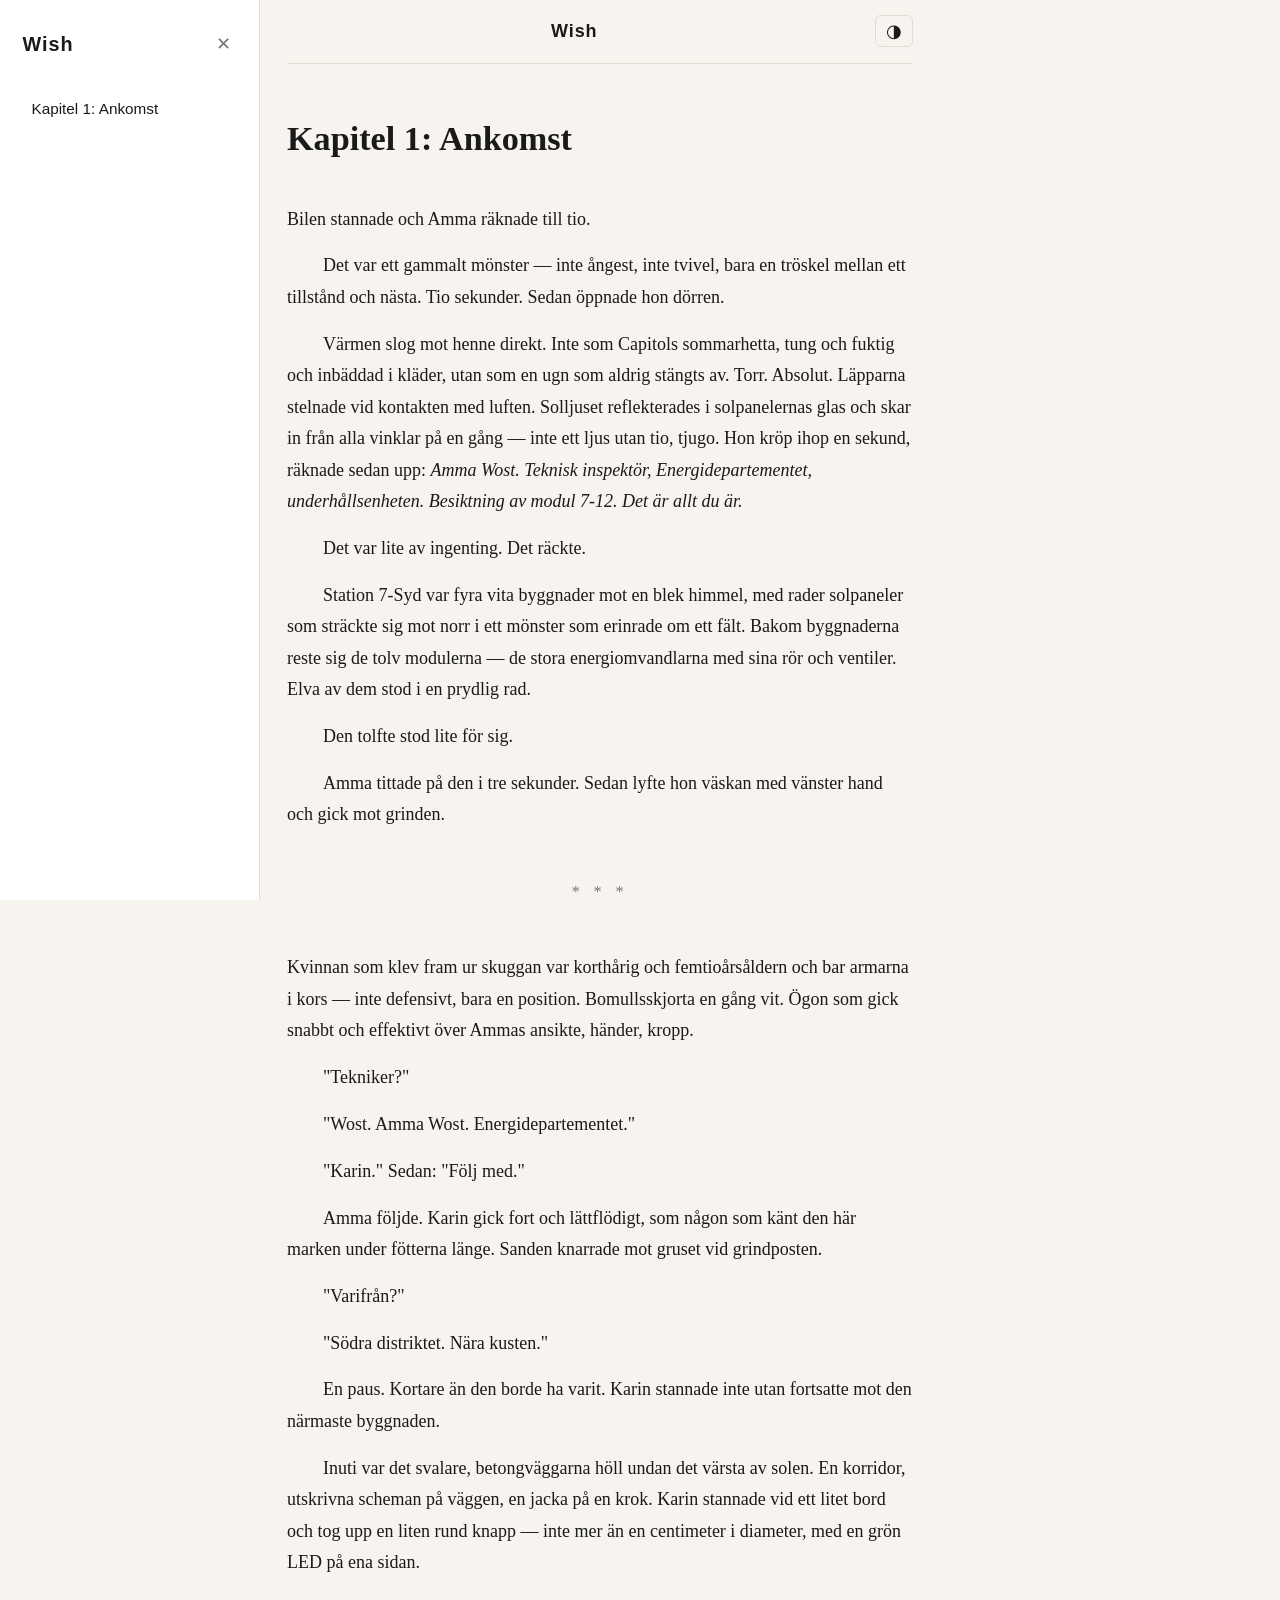
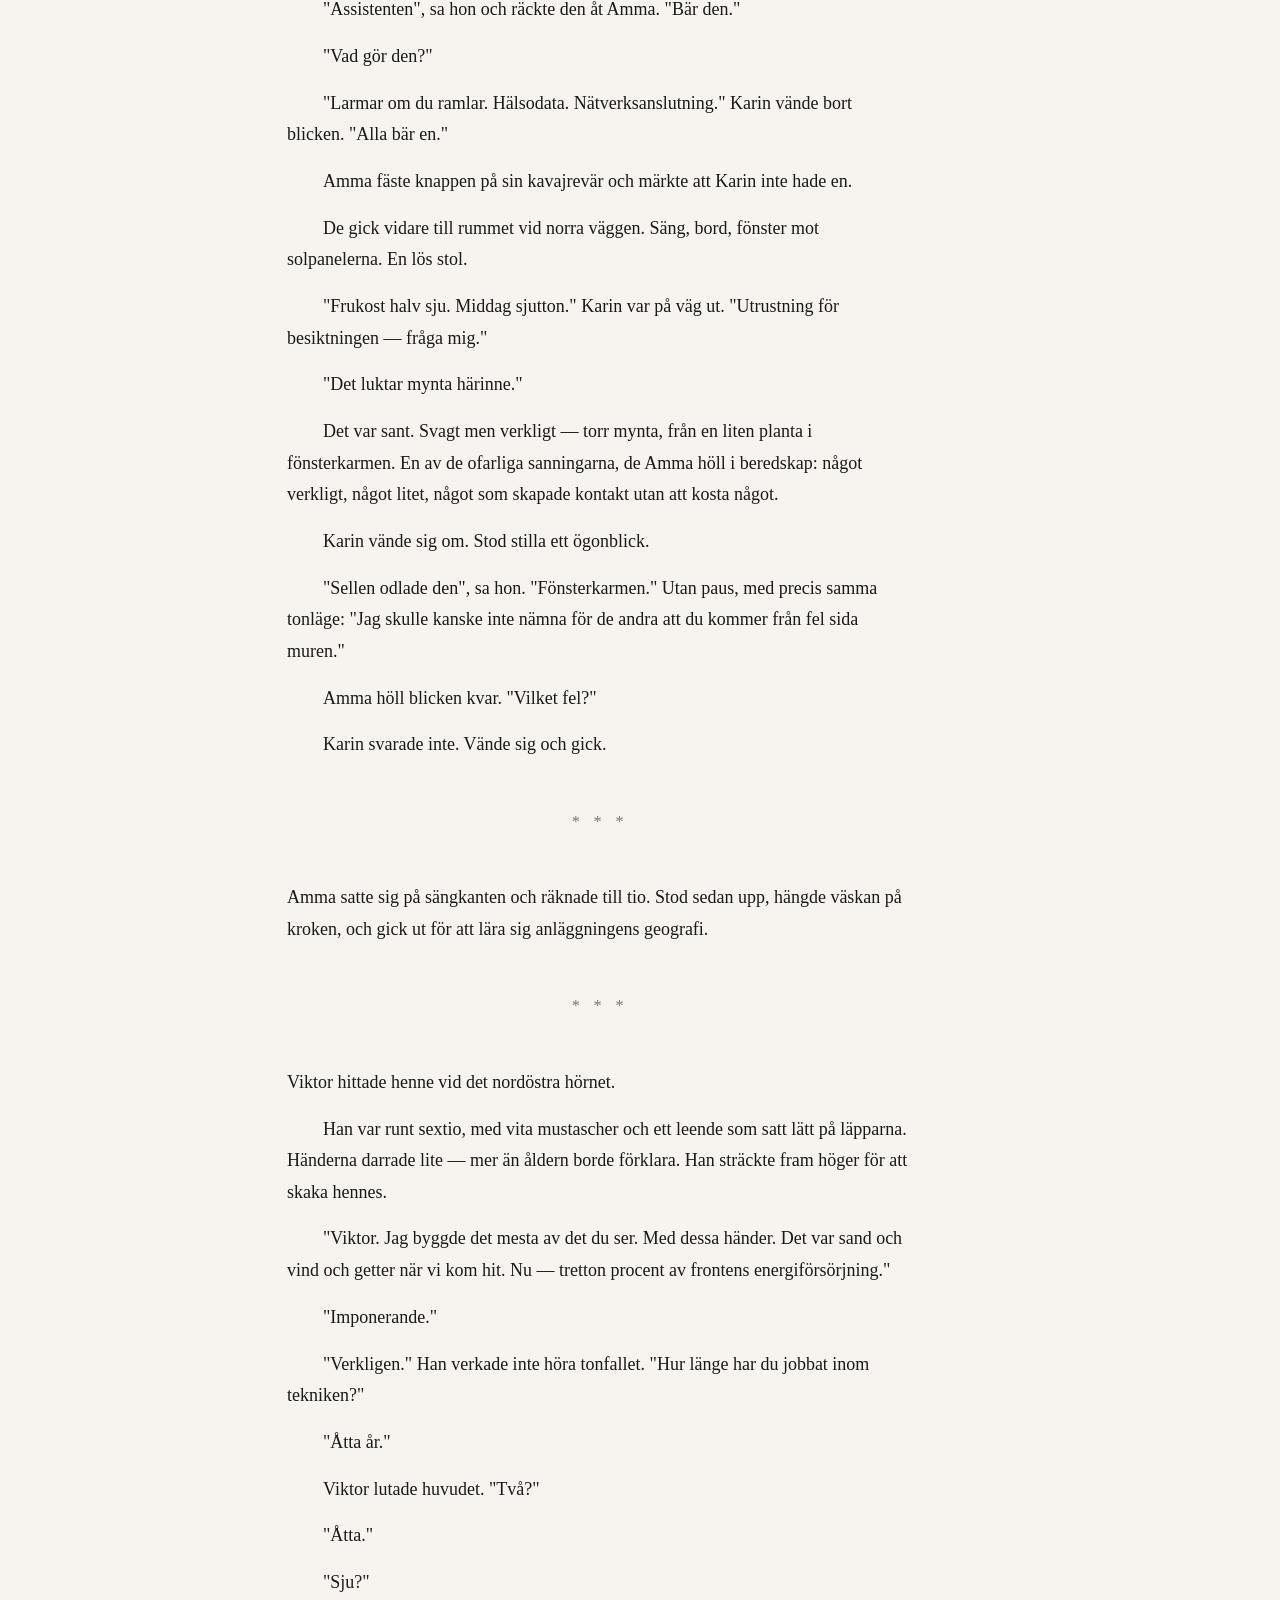
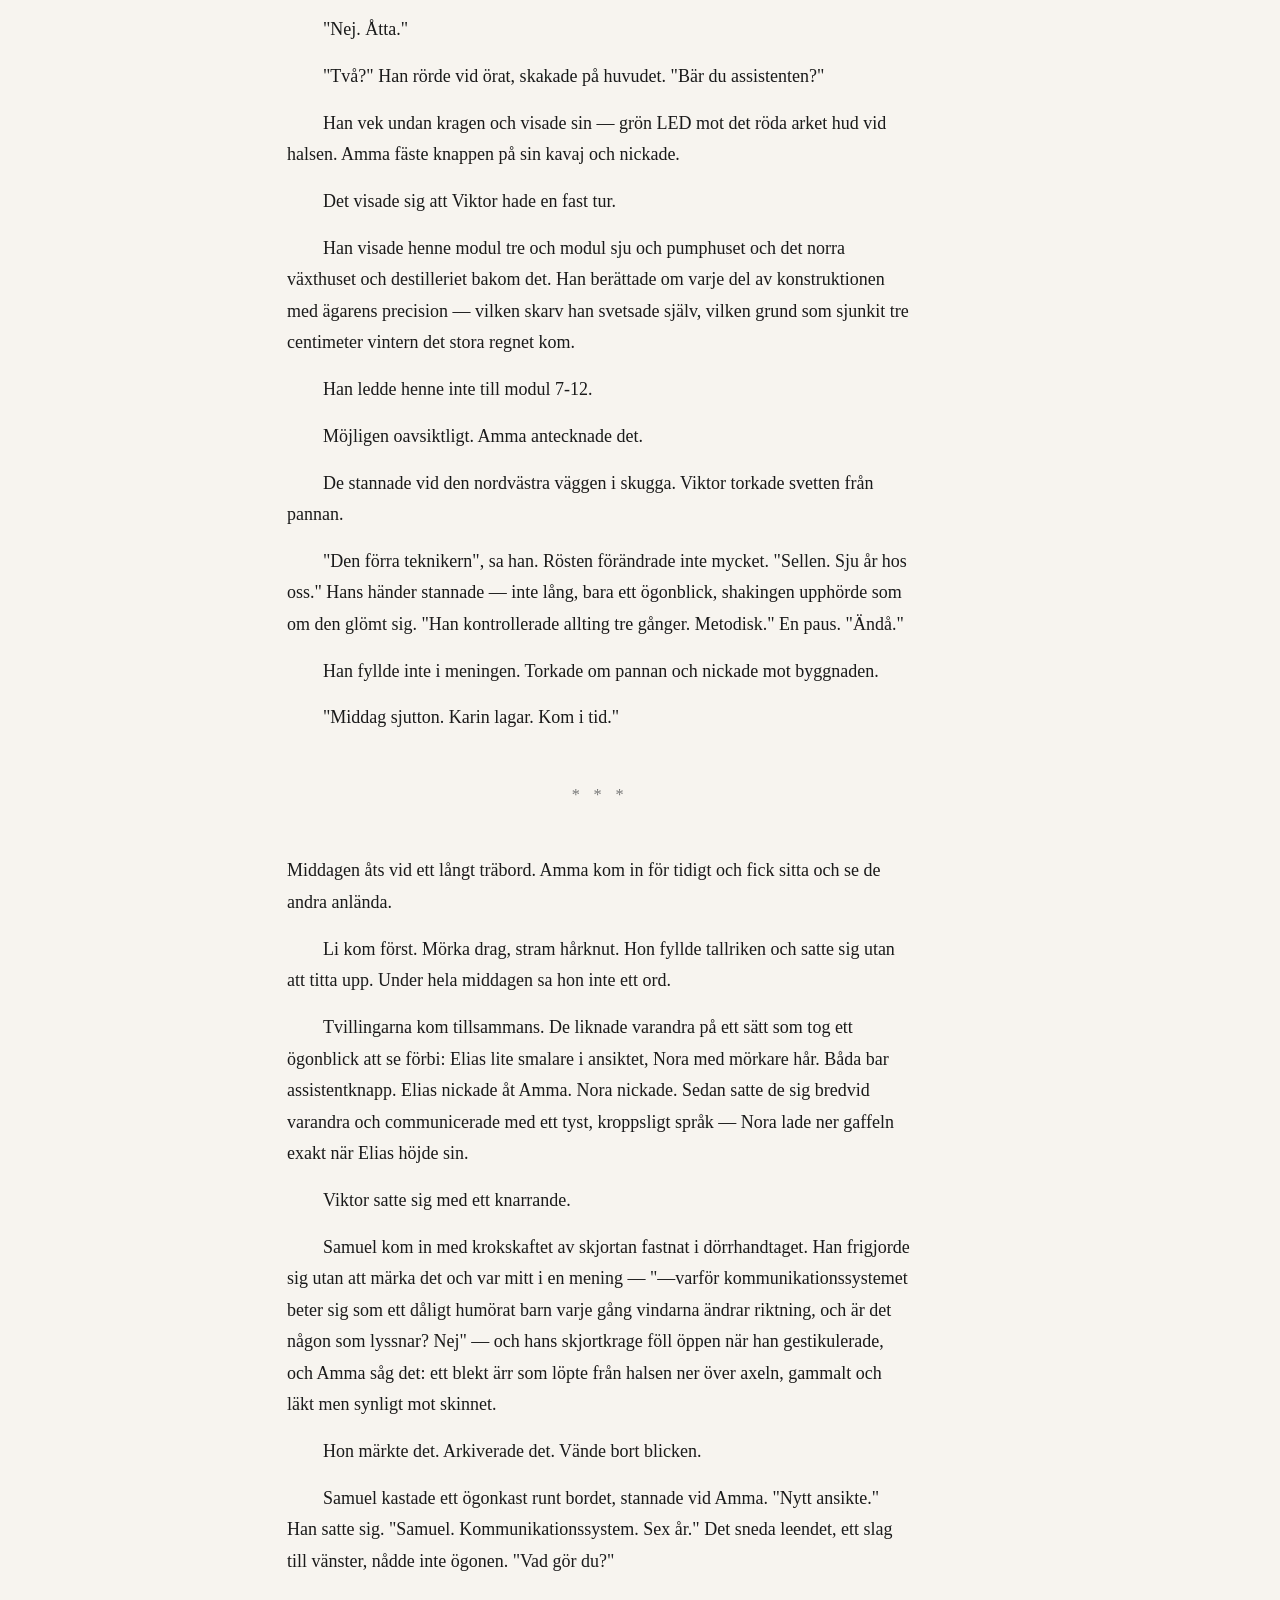
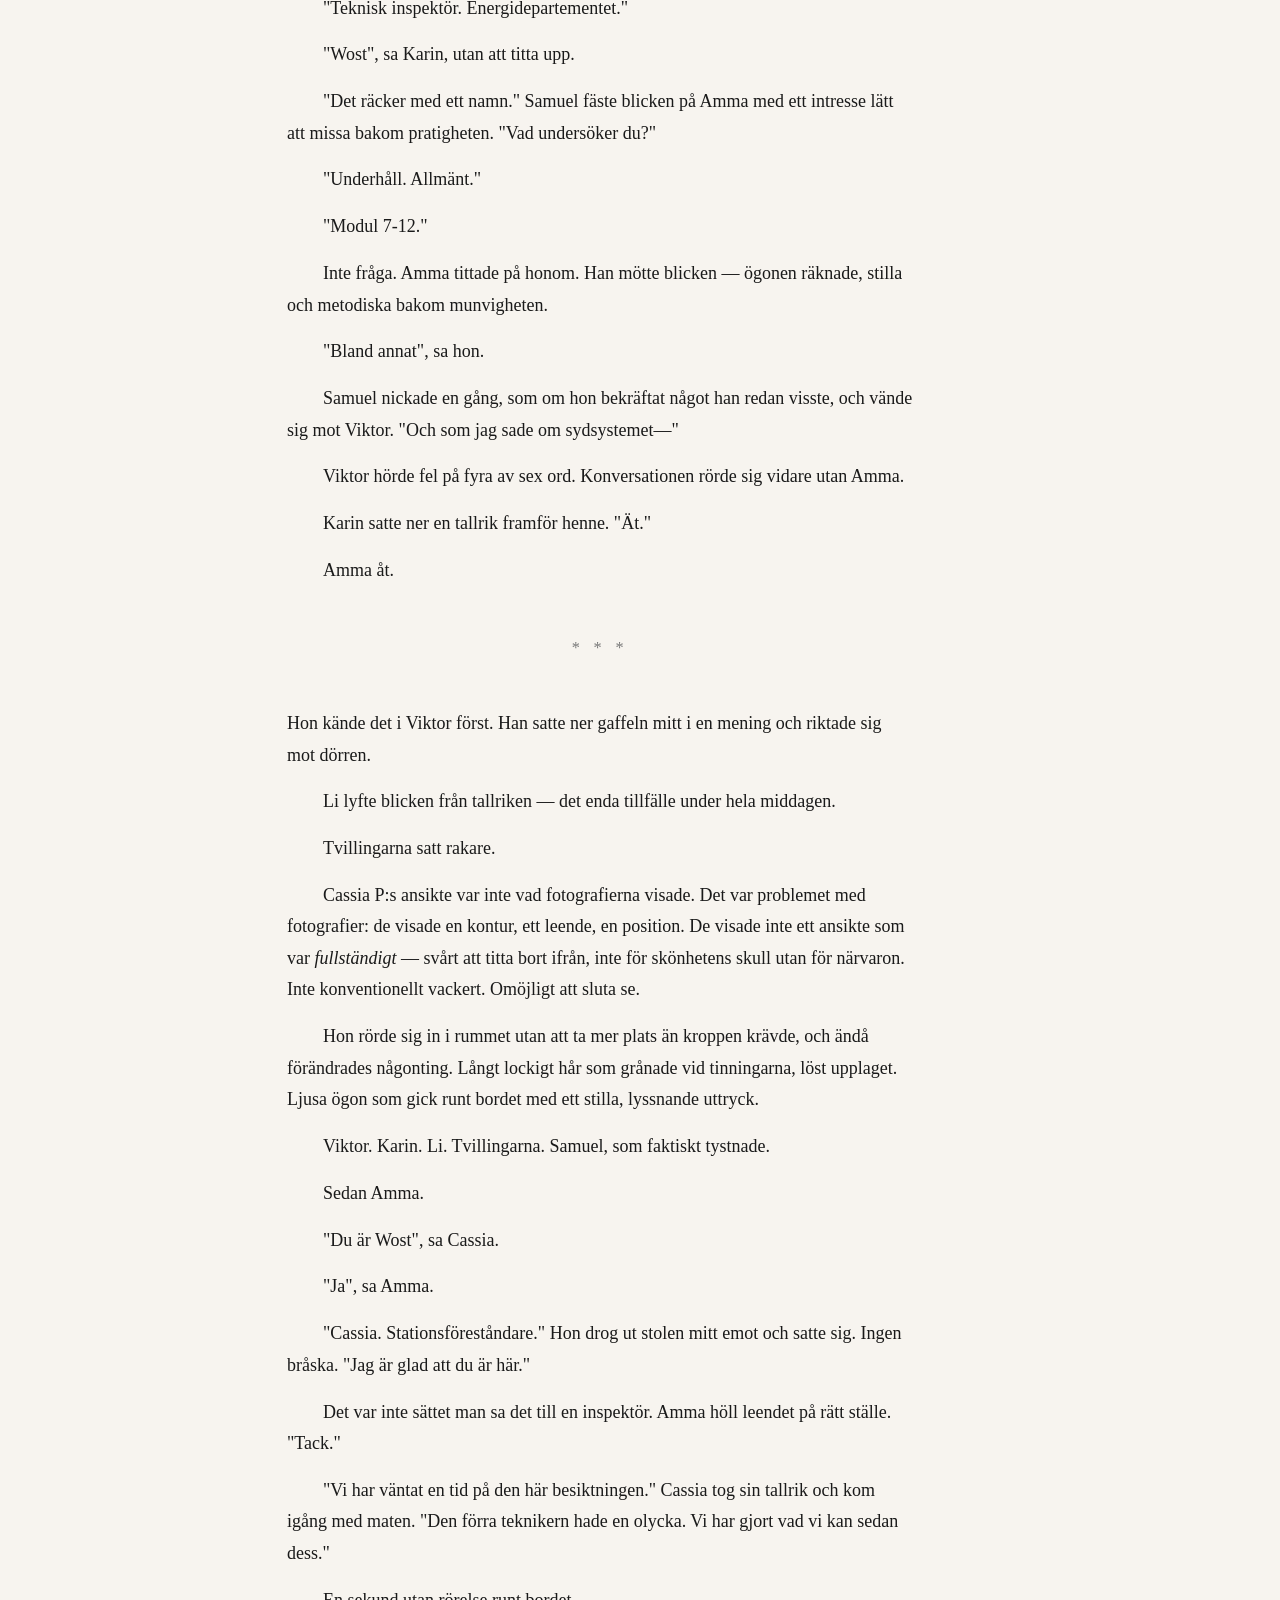
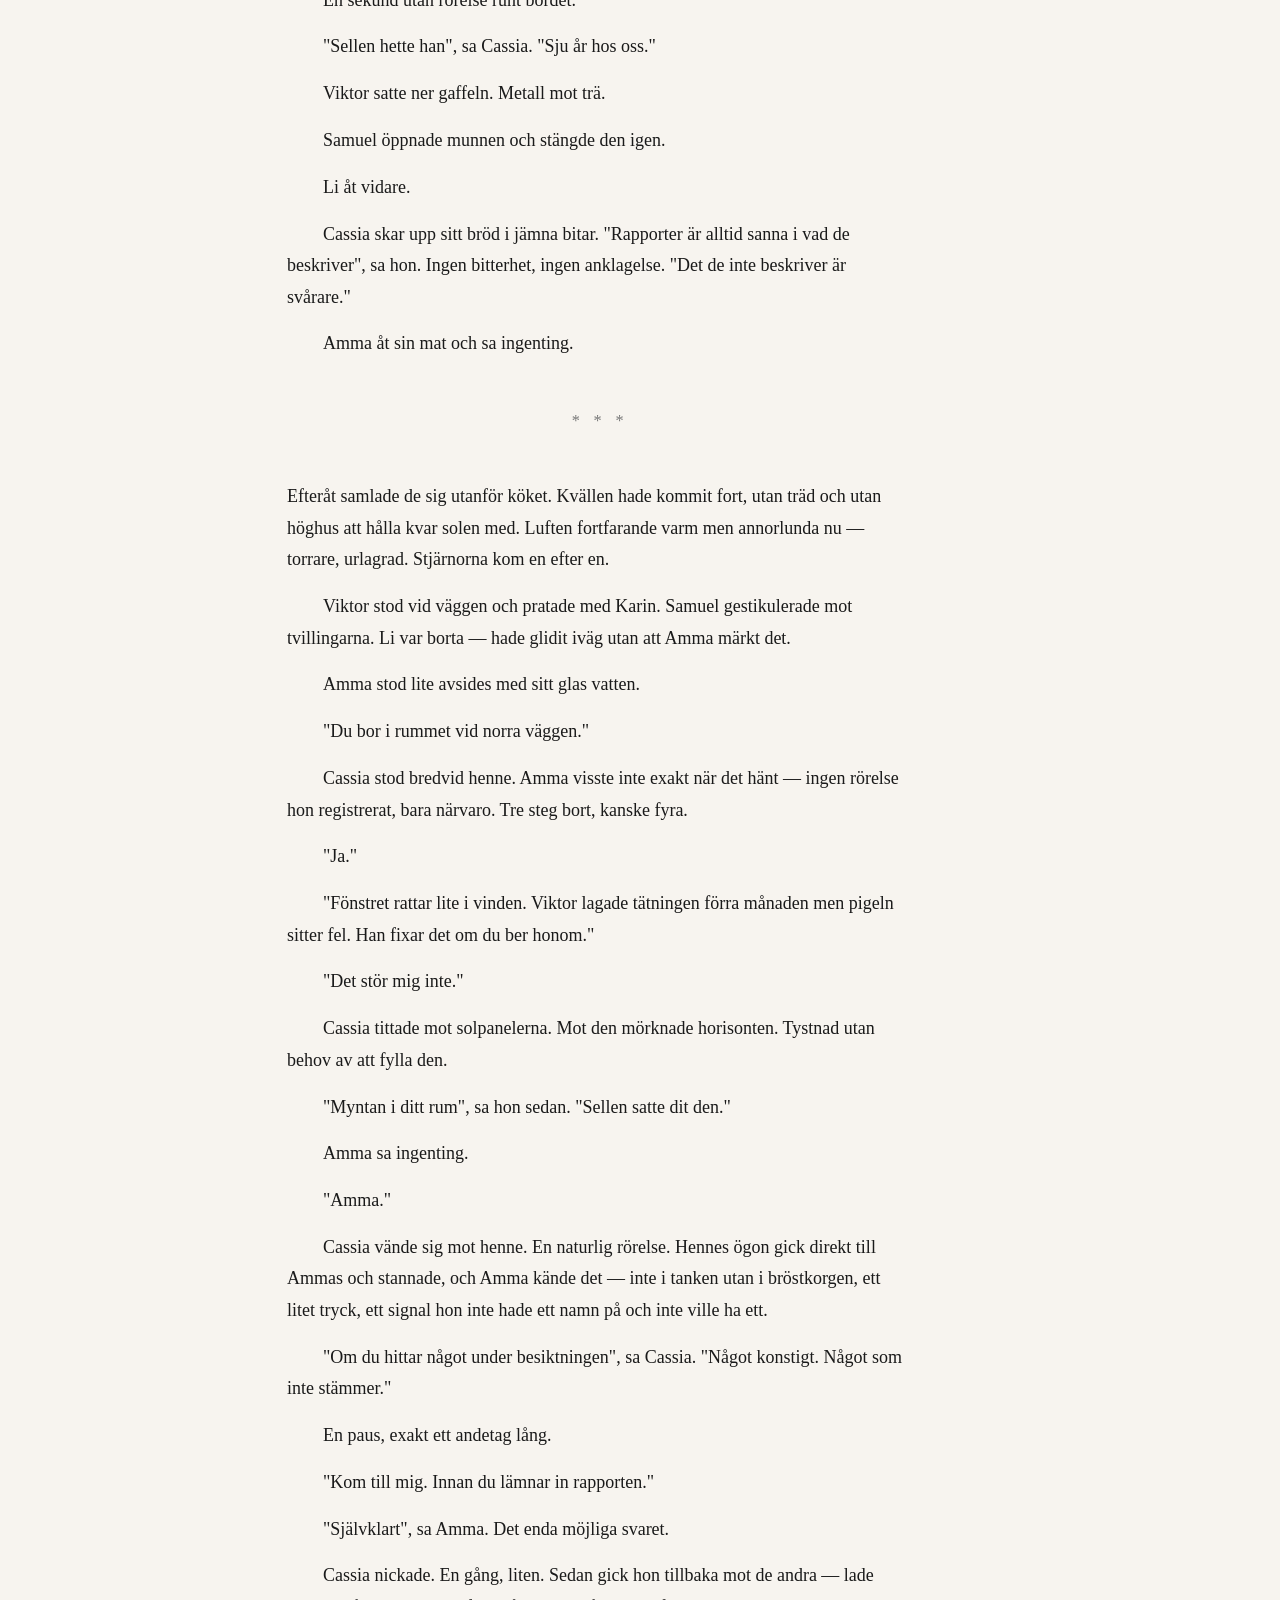
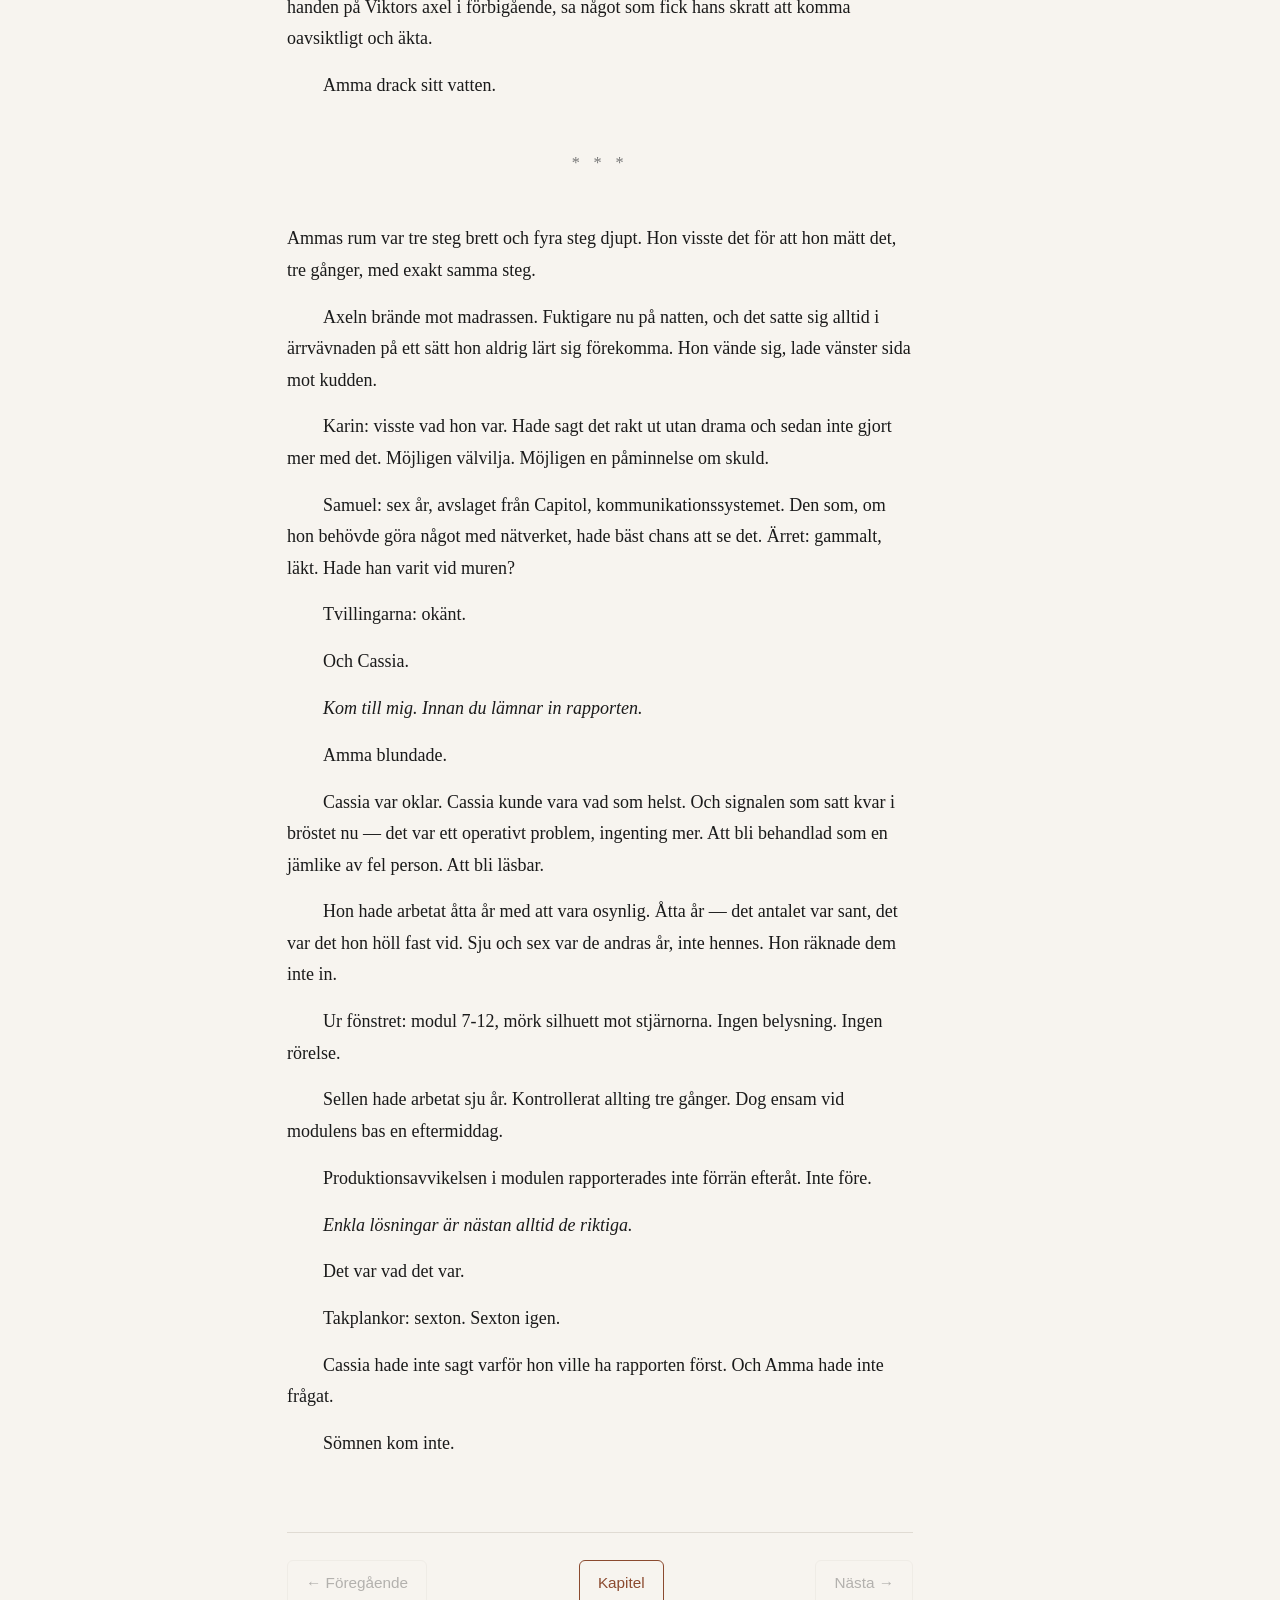
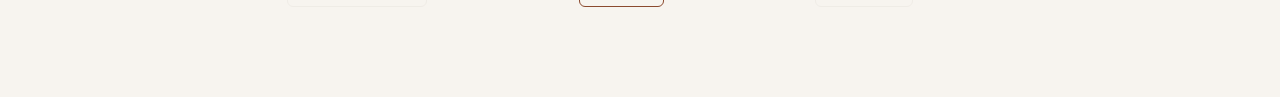
==== docs/chapters/chapter-1.html @ b5da1a49 "feat: add GitHub Pages reader site with auto-build workflow - scripts/build_site.py converts story/c" ====
<!DOCTYPE html>
<html lang="sv">
<head>
  <meta charset="UTF-8">
  <meta name="viewport" content="width=device-width, initial-scale=1.0">
  <title>Kapitel 1: Ankomst</title>
  <link rel="stylesheet" href="../style.css">
</head>
<body>
  <nav class="sidebar" id="sidebar">
    <div class="sidebar-header">
      <a class="site-title" href="../index.html">Wish</a>
      <button class="sidebar-close" onclick="toggleSidebar()" aria-label="Stäng meny">✕</button>
    </div>
    <ol class="chapter-list">
      <li><a href="../chapters/chapter-1.html">Kapitel 1: Ankomst</a></li>

    </ol>
  </nav>
  <div class="overlay" id="overlay" onclick="toggleSidebar()"></div>

  <div class="reader">
    <header class="reader-header">
      <button class="menu-btn" onclick="toggleSidebar()" aria-label="Öppna meny">☰</button>
      <a class="site-title-inline" href="../index.html">Wish</a>
      <button class="theme-btn" onclick="toggleTheme()" aria-label="Byt tema">◑</button>
    </header>

    <article class="chapter-content">
      <h1>Kapitel 1: Ankomst</h1>
<p>
Bilen stannade och Amma räknade till tio.
</p>
<p>
Det var ett gammalt mönster — inte ångest, inte tvivel, bara en tröskel mellan ett tillstånd och nästa. Tio sekunder. Sedan öppnade hon dörren.
</p>
<p>
Värmen slog mot henne direkt. Inte som Capitols sommarhetta, tung och fuktig och inbäddad i kläder, utan som en ugn som aldrig stängts av. Torr. Absolut. Läpparna stelnade vid kontakten med luften. Solljuset reflekterades i solpanelernas glas och skar in från alla vinklar på en gång — inte ett ljus utan tio, tjugo. Hon kröp ihop en sekund, räknade sedan upp: <em>Amma Wost. Teknisk inspektör, Energidepartementet, underhållsenheten. Besiktning av modul 7-12. Det är allt du är.</em>
</p>
<p>
Det var lite av ingenting. Det räckte.
</p>
<p>
Station 7-Syd var fyra vita byggnader mot en blek himmel, med rader solpaneler som sträckte sig mot norr i ett mönster som erinrade om ett fält. Bakom byggnaderna reste sig de tolv modulerna — de stora energiomvandlarna med sina rör och ventiler. Elva av dem stod i en prydlig rad.
</p>
<p>
Den tolfte stod lite för sig.
</p>
<p>
Amma tittade på den i tre sekunder. Sedan lyfte hon väskan med vänster hand och gick mot grinden.
</p>
<hr>
<p>
Kvinnan som klev fram ur skuggan var korthårig och femtioårsåldern och bar armarna i kors — inte defensivt, bara en position. Bomullsskjorta en gång vit. Ögon som gick snabbt och effektivt över Ammas ansikte, händer, kropp.
</p>
<p>
"Tekniker?"
</p>
<p>
"Wost. Amma Wost. Energidepartementet."
</p>
<p>
"Karin." Sedan: "Följ med."
</p>
<p>
Amma följde. Karin gick fort och lättflödigt, som någon som känt den här marken under fötterna länge. Sanden knarrade mot gruset vid grindposten.
</p>
<p>
"Varifrån?"
</p>
<p>
"Södra distriktet. Nära kusten."
</p>
<p>
En paus. Kortare än den borde ha varit. Karin stannade inte utan fortsatte mot den närmaste byggnaden.
</p>
<p>
Inuti var det svalare, betongväggarna höll undan det värsta av solen. En korridor, utskrivna scheman på väggen, en jacka på en krok. Karin stannade vid ett litet bord och tog upp en liten rund knapp — inte mer än en centimeter i diameter, med en grön LED på ena sidan.
</p>
<p>
"Assistenten", sa hon och räckte den åt Amma. "Bär den."
</p>
<p>
"Vad gör den?"
</p>
<p>
"Larmar om du ramlar. Hälsodata. Nätverksanslutning." Karin vände bort blicken. "Alla bär en."
</p>
<p>
Amma fäste knappen på sin kavajrevär och märkte att Karin inte hade en.
</p>
<p>
De gick vidare till rummet vid norra väggen. Säng, bord, fönster mot solpanelerna. En lös stol.
</p>
<p>
"Frukost halv sju. Middag sjutton." Karin var på väg ut. "Utrustning för besiktningen — fråga mig."
</p>
<p>
"Det luktar mynta härinne."
</p>
<p>
Det var sant. Svagt men verkligt — torr mynta, från en liten planta i fönsterkarmen. En av de ofarliga sanningarna, de Amma höll i beredskap: något verkligt, något litet, något som skapade kontakt utan att kosta något.
</p>
<p>
Karin vände sig om. Stod stilla ett ögonblick.
</p>
<p>
"Sellen odlade den", sa hon. "Fönsterkarmen." Utan paus, med precis samma tonläge: "Jag skulle kanske inte nämna för de andra att du kommer från fel sida muren."
</p>
<p>
Amma höll blicken kvar. "Vilket fel?"
</p>
<p>
Karin svarade inte. Vände sig och gick.
</p>
<hr>
<p>
Amma satte sig på sängkanten och räknade till tio. Stod sedan upp, hängde väskan på kroken, och gick ut för att lära sig anläggningens geografi.
</p>
<hr>
<p>
Viktor hittade henne vid det nordöstra hörnet.
</p>
<p>
Han var runt sextio, med vita mustascher och ett leende som satt lätt på läpparna. Händerna darrade lite — mer än åldern borde förklara. Han sträckte fram höger för att skaka hennes.
</p>
<p>
"Viktor. Jag byggde det mesta av det du ser. Med dessa händer. Det var sand och vind och getter när vi kom hit. Nu — tretton procent av frontens energiförsörjning."
</p>
<p>
"Imponerande."
</p>
<p>
"Verkligen." Han verkade inte höra tonfallet. "Hur länge har du jobbat inom tekniken?"
</p>
<p>
"Åtta år."
</p>
<p>
Viktor lutade huvudet. "Två?"
</p>
<p>
"Åtta."
</p>
<p>
"Sju?"
</p>
<p>
"Nej. Åtta."
</p>
<p>
"Två?" Han rörde vid örat, skakade på huvudet. "Bär du assistenten?"
</p>
<p>
Han vek undan kragen och visade sin — grön LED mot det röda arket hud vid halsen. Amma fäste knappen på sin kavaj och nickade.
</p>
<p>
Det visade sig att Viktor hade en fast tur.
</p>
<p>
Han visade henne modul tre och modul sju och pumphuset och det norra växthuset och destilleriet bakom det. Han berättade om varje del av konstruktionen med ägarens precision — vilken skarv han svetsade själv, vilken grund som sjunkit tre centimeter vintern det stora regnet kom.
</p>
<p>
Han ledde henne inte till modul 7-12.
</p>
<p>
Möjligen oavsiktligt. Amma antecknade det.
</p>
<p>
De stannade vid den nordvästra väggen i skugga. Viktor torkade svetten från pannan.
</p>
<p>
"Den förra teknikern", sa han. Rösten förändrade inte mycket. "Sellen. Sju år hos oss." Hans händer stannade — inte lång, bara ett ögonblick, shakingen upphörde som om den glömt sig. "Han kontrollerade allting tre gånger. Metodisk." En paus. "Ändå."
</p>
<p>
Han fyllde inte i meningen. Torkade om pannan och nickade mot byggnaden.
</p>
<p>
"Middag sjutton. Karin lagar. Kom i tid."
</p>
<hr>
<p>
Middagen åts vid ett långt träbord. Amma kom in för tidigt och fick sitta och se de andra anlända.
</p>
<p>
Li kom först. Mörka drag, stram hårknut. Hon fyllde tallriken och satte sig utan att titta upp. Under hela middagen sa hon inte ett ord.
</p>
<p>
Tvillingarna kom tillsammans. De liknade varandra på ett sätt som tog ett ögonblick att se förbi: Elias lite smalare i ansiktet, Nora med mörkare hår. Båda bar assistentknapp. Elias nickade åt Amma. Nora nickade. Sedan satte de sig bredvid varandra och communicerade med ett tyst, kroppsligt språk — Nora lade ner gaffeln exakt när Elias höjde sin.
</p>
<p>
Viktor satte sig med ett knarrande.
</p>
<p>
Samuel kom in med krokskaftet av skjortan fastnat i dörrhandtaget. Han frigjorde sig utan att märka det och var mitt i en mening — "—varför kommunikationssystemet beter sig som ett dåligt humörat barn varje gång vindarna ändrar riktning, och är det någon som lyssnar? Nej" — och hans skjortkrage föll öppen när han gestikulerade, och Amma såg det: ett blekt ärr som löpte från halsen ner över axeln, gammalt och läkt men synligt mot skinnet.
</p>
<p>
Hon märkte det. Arkiverade det. Vände bort blicken.
</p>
<p>
Samuel kastade ett ögonkast runt bordet, stannade vid Amma. "Nytt ansikte." Han satte sig. "Samuel. Kommunikationssystem. Sex år." Det sneda leendet, ett slag till vänster, nådde inte ögonen. "Vad gör du?"
</p>
<p>
"Teknisk inspektör. Energidepartementet."
</p>
<p>
"Wost", sa Karin, utan att titta upp.
</p>
<p>
"Det räcker med ett namn." Samuel fäste blicken på Amma med ett intresse lätt att missa bakom pratigheten. "Vad undersöker du?"
</p>
<p>
"Underhåll. Allmänt."
</p>
<p>
"Modul 7-12."
</p>
<p>
Inte fråga. Amma tittade på honom. Han mötte blicken — ögonen räknade, stilla och metodiska bakom munvigheten.
</p>
<p>
"Bland annat", sa hon.
</p>
<p>
Samuel nickade en gång, som om hon bekräftat något han redan visste, och vände sig mot Viktor. "Och som jag sade om sydsystemet—"
</p>
<p>
Viktor hörde fel på fyra av sex ord. Konversationen rörde sig vidare utan Amma.
</p>
<p>
Karin satte ner en tallrik framför henne. "Ät."
</p>
<p>
Amma åt.
</p>
<hr>
<p>
Hon kände det i Viktor först. Han satte ner gaffeln mitt i en mening och riktade sig mot dörren.
</p>
<p>
Li lyfte blicken från tallriken — det enda tillfälle under hela middagen.
</p>
<p>
Tvillingarna satt rakare.
</p>
<p>
Cassia P:s ansikte var inte vad fotografierna visade. Det var problemet med fotografier: de visade en kontur, ett leende, en position. De visade inte ett ansikte som var <em>fullständigt</em> — svårt att titta bort ifrån, inte för skönhetens skull utan för närvaron. Inte konventionellt vackert. Omöjligt att sluta se.
</p>
<p>
Hon rörde sig in i rummet utan att ta mer plats än kroppen krävde, och ändå förändrades någonting. Långt lockigt hår som grånade vid tinningarna, löst upplaget. Ljusa ögon som gick runt bordet med ett stilla, lyssnande uttryck.
</p>
<p>
Viktor. Karin. Li. Tvillingarna. Samuel, som faktiskt tystnade.
</p>
<p>
Sedan Amma.
</p>
<p>
"Du är Wost", sa Cassia.
</p>
<p>
"Ja", sa Amma.
</p>
<p>
"Cassia. Stationsföreståndare." Hon drog ut stolen mitt emot och satte sig. Ingen bråska. "Jag är glad att du är här."
</p>
<p>
Det var inte sättet man sa det till en inspektör. Amma höll leendet på rätt ställe. "Tack."
</p>
<p>
"Vi har väntat en tid på den här besiktningen." Cassia tog sin tallrik och kom igång med maten. "Den förra teknikern hade en olycka. Vi har gjort vad vi kan sedan dess."
</p>
<p>
En sekund utan rörelse runt bordet.
</p>
<p>
"Sellen hette han", sa Cassia. "Sju år hos oss."
</p>
<p>
Viktor satte ner gaffeln. Metall mot trä.
</p>
<p>
Samuel öppnade munnen och stängde den igen.
</p>
<p>
Li åt vidare.
</p>
<p>
Cassia skar upp sitt bröd i jämna bitar. "Rapporter är alltid sanna i vad de beskriver", sa hon. Ingen bitterhet, ingen anklagelse. "Det de inte beskriver är svårare."
</p>
<p>
Amma åt sin mat och sa ingenting.
</p>
<hr>
<p>
Efteråt samlade de sig utanför köket. Kvällen hade kommit fort, utan träd och utan höghus att hålla kvar solen med. Luften fortfarande varm men annorlunda nu — torrare, urlagrad. Stjärnorna kom en efter en.
</p>
<p>
Viktor stod vid väggen och pratade med Karin. Samuel gestikulerade mot tvillingarna. Li var borta — hade glidit iväg utan att Amma märkt det.
</p>
<p>
Amma stod lite avsides med sitt glas vatten.
</p>
<p>
"Du bor i rummet vid norra väggen."
</p>
<p>
Cassia stod bredvid henne. Amma visste inte exakt när det hänt — ingen rörelse hon registrerat, bara närvaro. Tre steg bort, kanske fyra.
</p>
<p>
"Ja."
</p>
<p>
"Fönstret rattar lite i vinden. Viktor lagade tätningen förra månaden men pigeln sitter fel. Han fixar det om du ber honom."
</p>
<p>
"Det stör mig inte."
</p>
<p>
Cassia tittade mot solpanelerna. Mot den mörknade horisonten. Tystnad utan behov av att fylla den.
</p>
<p>
"Myntan i ditt rum", sa hon sedan. "Sellen satte dit den."
</p>
<p>
Amma sa ingenting.
</p>
<p>
"Amma."
</p>
<p>
Cassia vände sig mot henne. En naturlig rörelse. Hennes ögon gick direkt till Ammas och stannade, och Amma kände det — inte i tanken utan i bröstkorgen, ett litet tryck, ett signal hon inte hade ett namn på och inte ville ha ett.
</p>
<p>
"Om du hittar något under besiktningen", sa Cassia. "Något konstigt. Något som inte stämmer."
</p>
<p>
En paus, exakt ett andetag lång.
</p>
<p>
"Kom till mig. Innan du lämnar in rapporten."
</p>
<p>
"Självklart", sa Amma. Det enda möjliga svaret.
</p>
<p>
Cassia nickade. En gång, liten. Sedan gick hon tillbaka mot de andra — lade handen på Viktors axel i förbigående, sa något som fick hans skratt att komma oavsiktligt och äkta.
</p>
<p>
Amma drack sitt vatten.
</p>
<hr>
<p>
Ammas rum var tre steg brett och fyra steg djupt. Hon visste det för att hon mätt det, tre gånger, med exakt samma steg.
</p>
<p>
Axeln brände mot madrassen. Fuktigare nu på natten, och det satte sig alltid i ärrvävnaden på ett sätt hon aldrig lärt sig förekomma. Hon vände sig, lade vänster sida mot kudden.
</p>
<p>
Karin: visste vad hon var. Hade sagt det rakt ut utan drama och sedan inte gjort mer med det. Möjligen välvilja. Möjligen en påminnelse om skuld.
</p>
<p>
Samuel: sex år, avslaget från Capitol, kommunikationssystemet. Den som, om hon behövde göra något med nätverket, hade bäst chans att se det. Ärret: gammalt, läkt. Hade han varit vid muren?
</p>
<p>
Tvillingarna: okänt.
</p>
<p>
Och Cassia.
</p>
<p>
<em>Kom till mig. Innan du lämnar in rapporten.</em>
</p>
<p>
Amma blundade.
</p>
<p>
Cassia var oklar. Cassia kunde vara vad som helst. Och signalen som satt kvar i bröstet nu — det var ett operativt problem, ingenting mer. Att bli behandlad som en jämlike av fel person. Att bli läsbar.
</p>
<p>
Hon hade arbetat åtta år med att vara osynlig. Åtta år — det antalet var sant, det var det hon höll fast vid. Sju och sex var de andras år, inte hennes. Hon räknade dem inte in.
</p>
<p>
Ur fönstret: modul 7-12, mörk silhuett mot stjärnorna. Ingen belysning. Ingen rörelse.
</p>
<p>
Sellen hade arbetat sju år. Kontrollerat allting tre gånger. Dog ensam vid modulens bas en eftermiddag.
</p>
<p>
Produktionsavvikelsen i modulen rapporterades inte förrän efteråt. Inte före.
</p>
<p>
<em>Enkla lösningar är nästan alltid de riktiga.</em>
</p>
<p>
Det var vad det var.
</p>
<p>
Takplankor: sexton. Sexton igen.
</p>
<p>
Cassia hade inte sagt varför hon ville ha rapporten först. Och Amma hade inte frågat.
</p>
<p>
Sömnen kom inte.
</p>
    </article>

    <div class="chapter-nav">
      <span class="nav-btn disabled">← Föregående</span>
      <a class="nav-btn home-btn" href="../index.html">Kapitel</a>
      <span class="nav-btn disabled">Nästa →</span>
    </div>
  </div>

  <script>
    function toggleSidebar() {
      document.getElementById('sidebar').classList.toggle('open');
      document.getElementById('overlay').classList.toggle('open');
    }
    function toggleTheme() {
      const d = document.documentElement;
      const current = d.getAttribute('data-theme');
      const next = current === 'dark' ? 'light' : 'dark';
      d.setAttribute('data-theme', next);
      localStorage.setItem('theme', next);
    }
    (function() {
      const saved = localStorage.getItem('theme') || 'light';
      document.documentElement.setAttribute('data-theme', saved);
    })();
  </script>
</body>
</html>
---- docs/style.css ----
/* ── Reset & base ── */
*, *::before, *::after { box-sizing: border-box; margin: 0; padding: 0; }

:root {
  --bg: #f7f4ef;
  --surface: #fff;
  --text: #1a1a1a;
  --text-muted: #777;
  --accent: #8b4a2f;
  --accent-hover: #6d3823;
  --border: #e0dbd3;
  --sidebar-w: 260px;
  --font-body: Georgia, 'Times New Roman', serif;
  --font-ui: -apple-system, BlinkMacSystemFont, 'Segoe UI', sans-serif;
}

[data-theme="dark"] {
  --bg: #141210;
  --surface: #1e1b18;
  --text: #e8e4de;
  --text-muted: #888;
  --accent: #c47a5a;
  --accent-hover: #d9906c;
  --border: #2e2a26;
}

html { font-size: 18px; }
body {
  background: var(--bg);
  color: var(--text);
  font-family: var(--font-body);
  line-height: 1.75;
  transition: background 0.2s, color 0.2s;
}

a { color: var(--accent); text-decoration: none; }
a:hover { color: var(--accent-hover); text-decoration: underline; }


/* ── Sidebar ── */
.sidebar {
  position: fixed;
  top: 0; left: 0;
  width: var(--sidebar-w);
  height: 100vh;
  background: var(--surface);
  border-right: 1px solid var(--border);
  padding: 1.5rem 1.25rem;
  overflow-y: auto;
  transform: translateX(-100%);
  transition: transform 0.25s ease;
  z-index: 200;
}
.sidebar.open { transform: translateX(0); }

.sidebar-header {
  display: flex;
  align-items: center;
  justify-content: space-between;
  margin-bottom: 1.5rem;
}

.site-title {
  font-family: var(--font-ui);
  font-size: 1.1rem;
  font-weight: 700;
  letter-spacing: 0.05em;
  color: var(--text);
}
.site-title:hover { text-decoration: none; color: var(--accent); }

.sidebar-close {
  background: none;
  border: none;
  cursor: pointer;
  color: var(--text-muted);
  font-size: 1rem;
  padding: 4px 6px;
  border-radius: 4px;
}
.sidebar-close:hover { color: var(--text); background: var(--border); }

.chapter-list {
  list-style: none;
  padding: 0;
}
.chapter-list li { margin-bottom: 0.25rem; }
.chapter-list a {
  display: block;
  padding: 0.4rem 0.5rem;
  border-radius: 5px;
  font-family: var(--font-ui);
  font-size: 0.85rem;
  color: var(--text);
  white-space: nowrap;
  overflow: hidden;
  text-overflow: ellipsis;
}
.chapter-list a:hover {
  background: var(--border);
  text-decoration: none;
  color: var(--accent);
}

.overlay {
  display: none;
  position: fixed;
  inset: 0;
  background: rgba(0,0,0,0.35);
  z-index: 150;
}
.overlay.open { display: block; }


/* ── Reader layout ── */
.reader {
  max-width: 680px;
  margin: 0 auto;
  padding: 0 1.5rem 5rem;
}

.reader-header {
  position: sticky;
  top: 0;
  display: flex;
  align-items: center;
  gap: 0.75rem;
  padding: 0.85rem 0;
  background: var(--bg);
  border-bottom: 1px solid var(--border);
  margin-bottom: 3rem;
  z-index: 100;
}

.menu-btn, .theme-btn {
  background: none;
  border: 1px solid var(--border);
  border-radius: 6px;
  padding: 6px 10px;
  cursor: pointer;
  color: var(--text);
  font-size: 1rem;
  line-height: 1;
  transition: border-color 0.15s, background 0.15s;
}
.menu-btn:hover, .theme-btn:hover {
  border-color: var(--accent);
  background: var(--border);
}

.site-title-inline {
  flex: 1;
  text-align: center;
  font-family: var(--font-ui);
  font-weight: 700;
  font-size: 1rem;
  letter-spacing: 0.05em;
  color: var(--text);
}
.site-title-inline:hover { text-decoration: none; color: var(--accent); }


/* ── Chapter content ── */
.chapter-content h1 {
  font-size: 1.9rem;
  font-weight: 700;
  line-height: 1.2;
  margin-bottom: 2.5rem;
  color: var(--text);
}
.chapter-content h2 {
  font-size: 1.3rem;
  margin: 2.5rem 0 1rem;
}
.chapter-content h3 {
  font-size: 1.1rem;
  margin: 2rem 0 0.75rem;
}
.chapter-content p {
  margin-bottom: 1.35rem;
  text-indent: 0;
  hyphens: auto;
}
.chapter-content p + p { text-indent: 2rem; margin-top: -0.5rem; }
.chapter-content hr {
  border: none;
  text-align: center;
  margin: 2.5rem 0;
  color: var(--text-muted);
}
.chapter-content hr::after {
  content: '* * *';
  font-size: 0.9rem;
  letter-spacing: 0.3em;
}
.chapter-content em { font-style: italic; }
.chapter-content strong { font-weight: 700; }


/* ── Chapter nav ── */
.chapter-nav {
  display: flex;
  justify-content: space-between;
  align-items: center;
  gap: 1rem;
  margin-top: 4rem;
  padding-top: 1.5rem;
  border-top: 1px solid var(--border);
}
.nav-btn {
  font-family: var(--font-ui);
  font-size: 0.85rem;
  padding: 0.5rem 1rem;
  border: 1px solid var(--border);
  border-radius: 6px;
  color: var(--text);
  transition: border-color 0.15s, background 0.15s;
  white-space: nowrap;
}
.nav-btn:hover { border-color: var(--accent); background: var(--border); text-decoration: none; color: var(--accent); }
.nav-btn.disabled { opacity: 0.3; pointer-events: none; }
.nav-btn.home-btn { color: var(--accent); border-color: var(--accent); }
.nav-btn.home-btn:hover { background: var(--accent); color: var(--bg); }


/* ── Index page ── */
.index-page {
  max-width: 580px;
  margin: 0 auto;
  padding: 4rem 1.5rem 5rem;
}
.index-header {
  display: flex;
  align-items: baseline;
  justify-content: space-between;
  margin-bottom: 3rem;
  border-bottom: 1px solid var(--border);
  padding-bottom: 1.5rem;
}
.book-title {
  font-size: 2.5rem;
  font-weight: 700;
  letter-spacing: 0.03em;
}
.index-list {
  list-style: none;
  counter-reset: ch;
}
.index-list li {
  counter-increment: ch;
  border-bottom: 1px solid var(--border);
}
.index-list a {
  display: flex;
  align-items: baseline;
  gap: 1rem;
  padding: 1rem 0.25rem;
  color: var(--text);
  transition: color 0.15s;
}
.index-list a:hover { color: var(--accent); text-decoration: none; }
.ch-num {
  font-family: var(--font-ui);
  font-size: 0.75rem;
  color: var(--text-muted);
  min-width: 2.5rem;
  letter-spacing: 0.05em;
}
.ch-title {
  font-size: 1.05rem;
}

/* ── Responsive ── */
@media (min-width: 900px) {
  .sidebar {
    transform: translateX(0);
    position: fixed;
  }
  .overlay { display: none !important; }
  .menu-btn { display: none; }
  .reader { margin-left: var(--sidebar-w); }
}
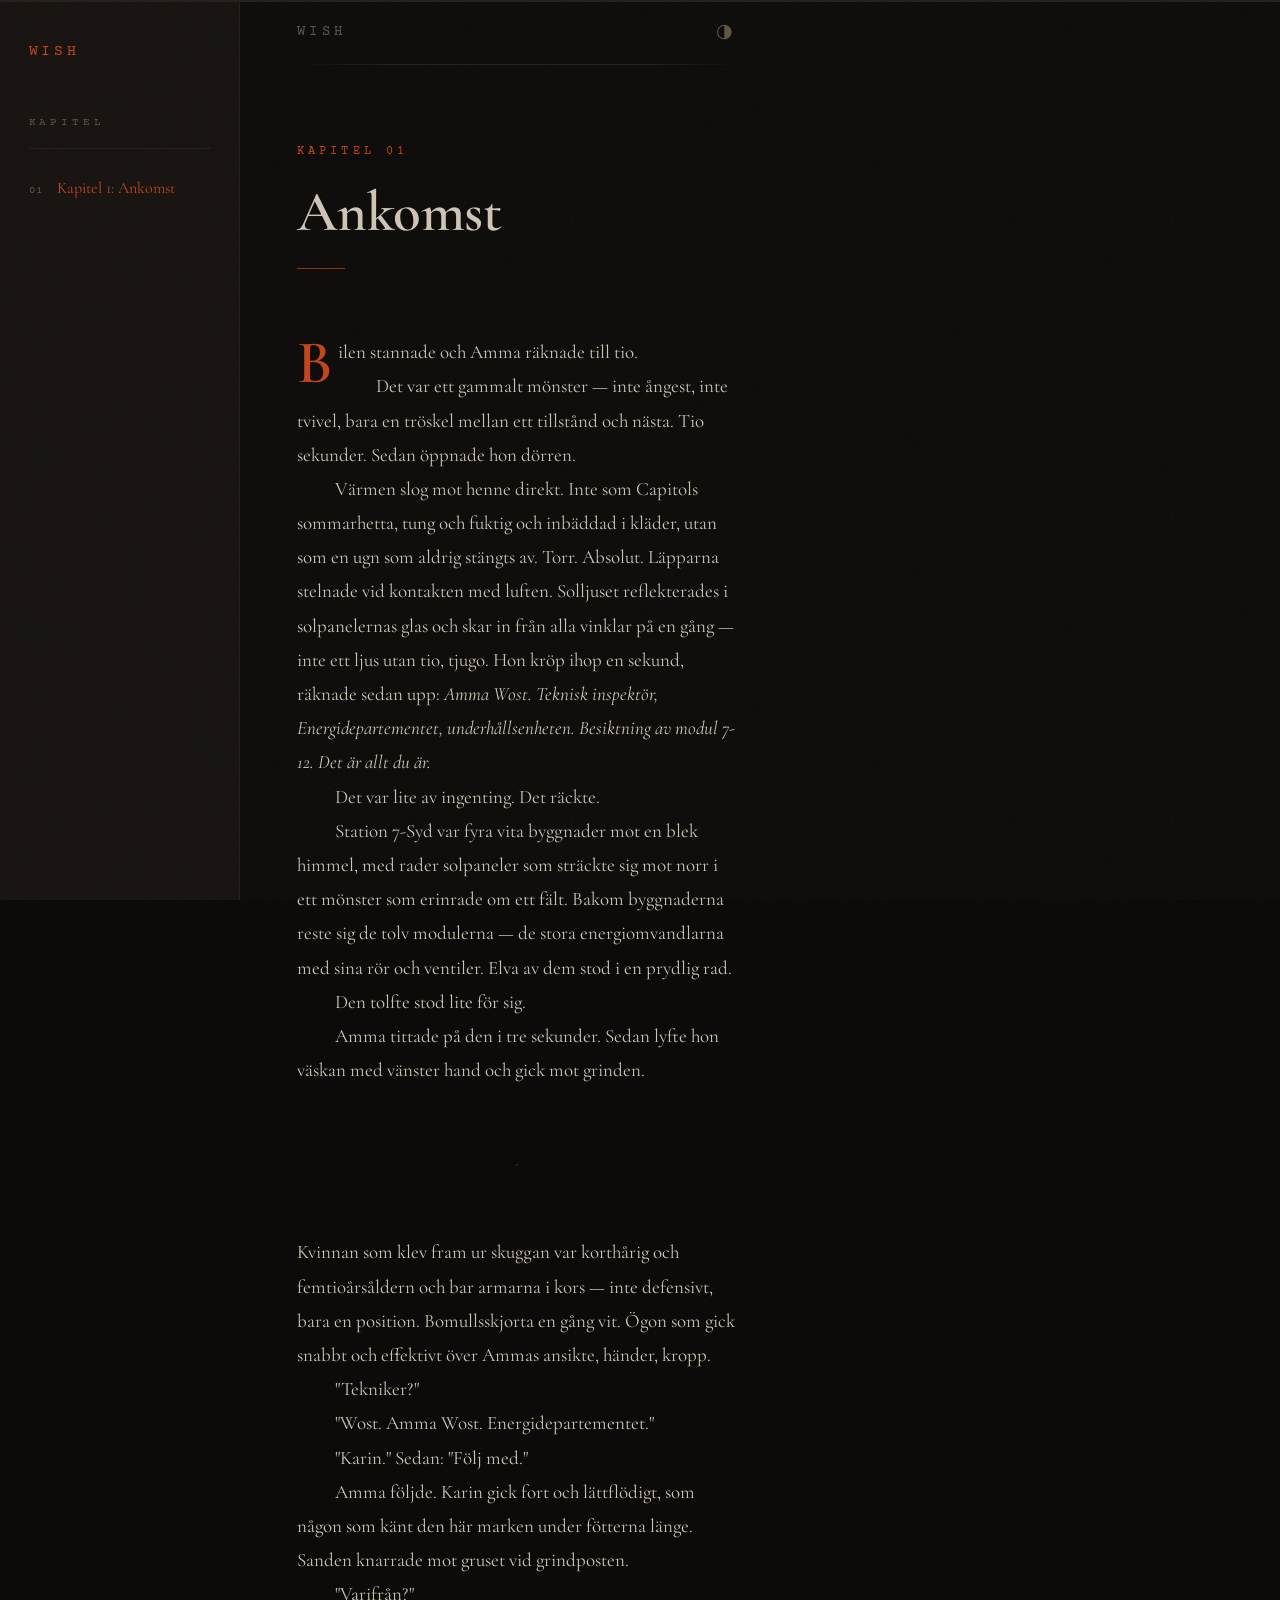
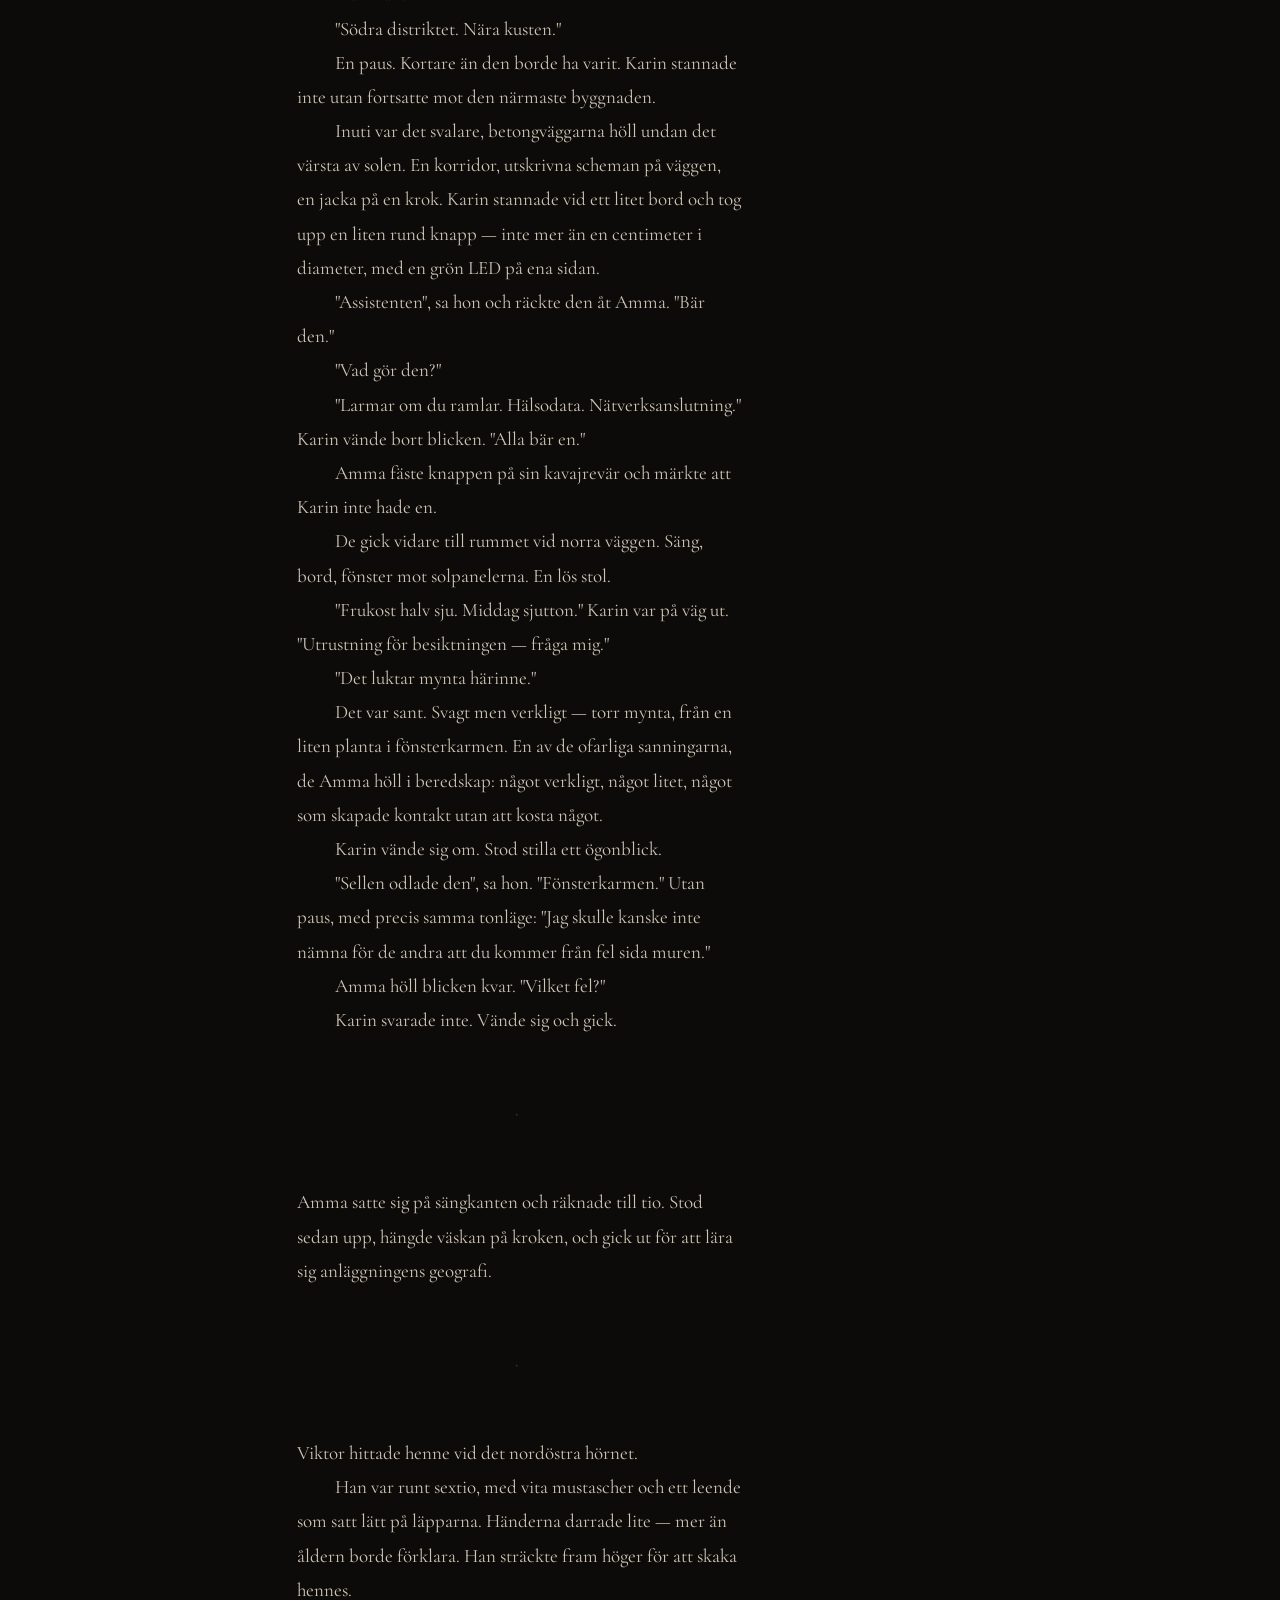
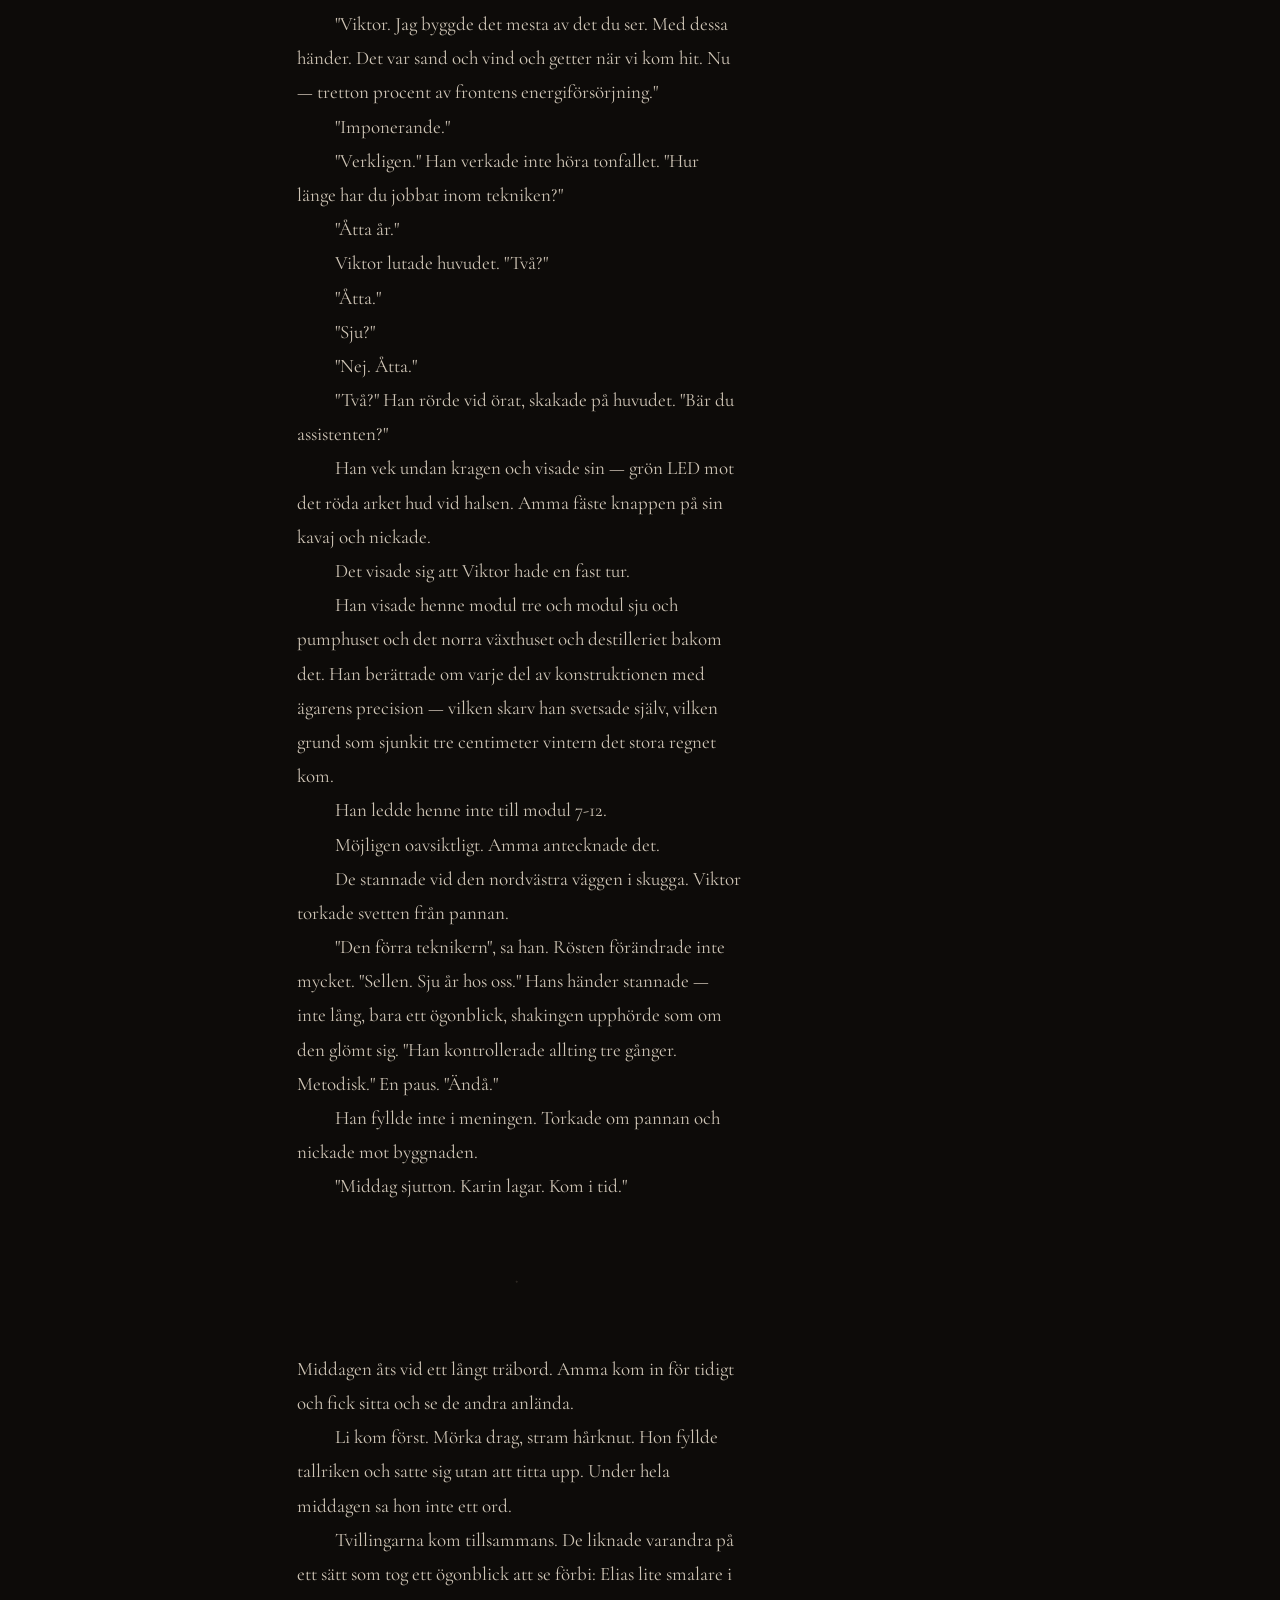
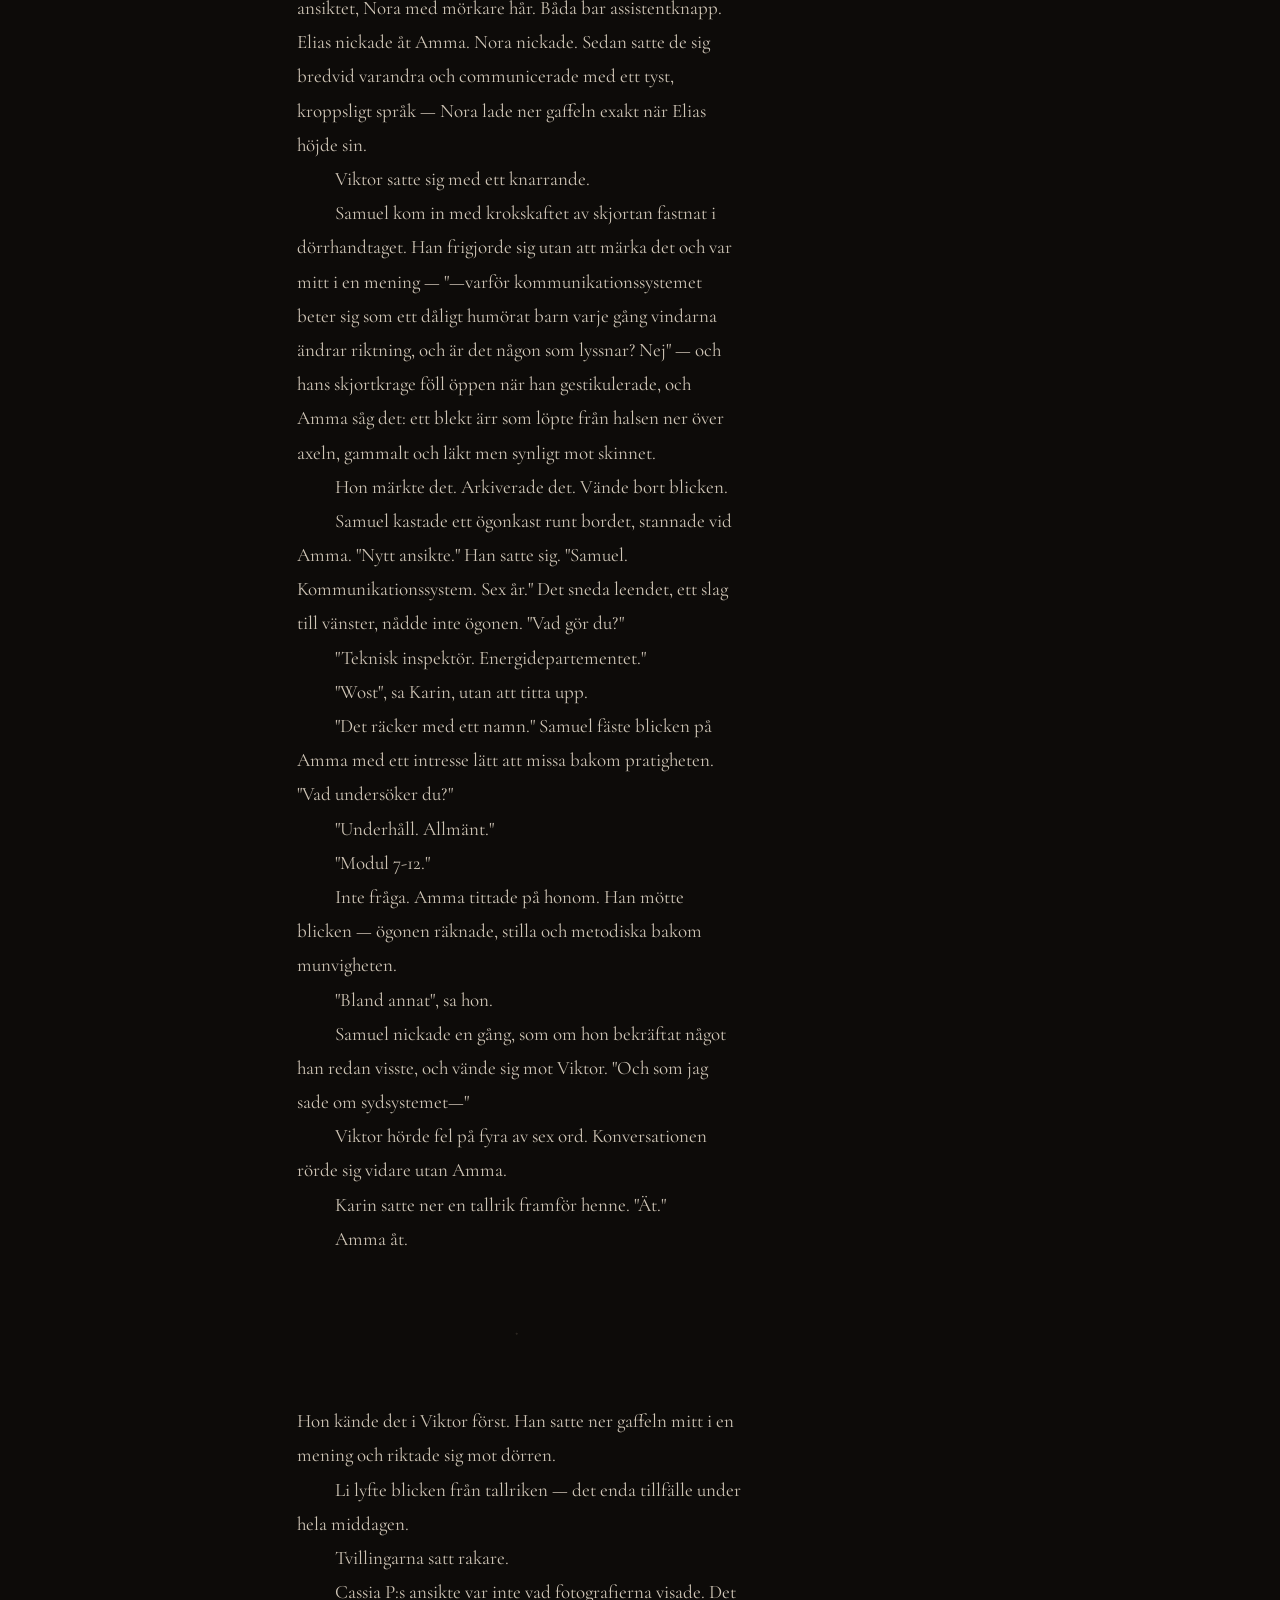
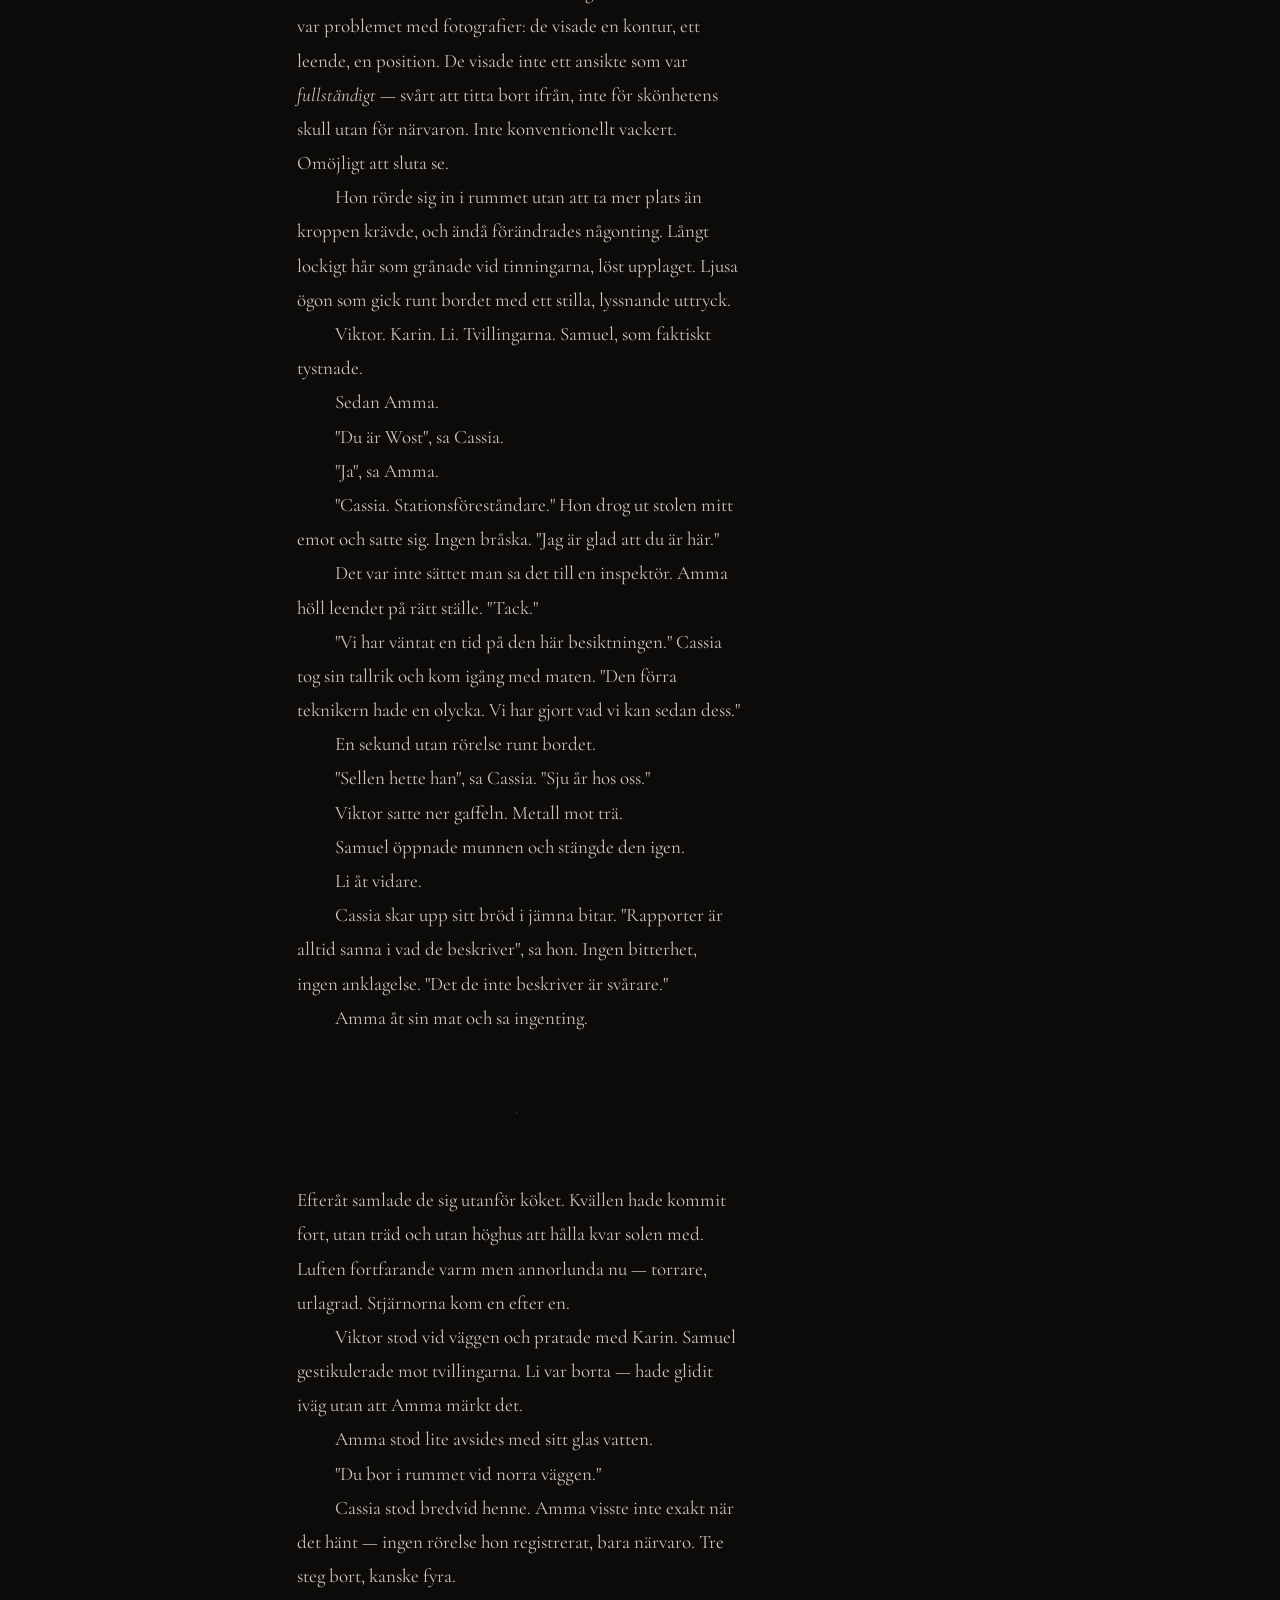
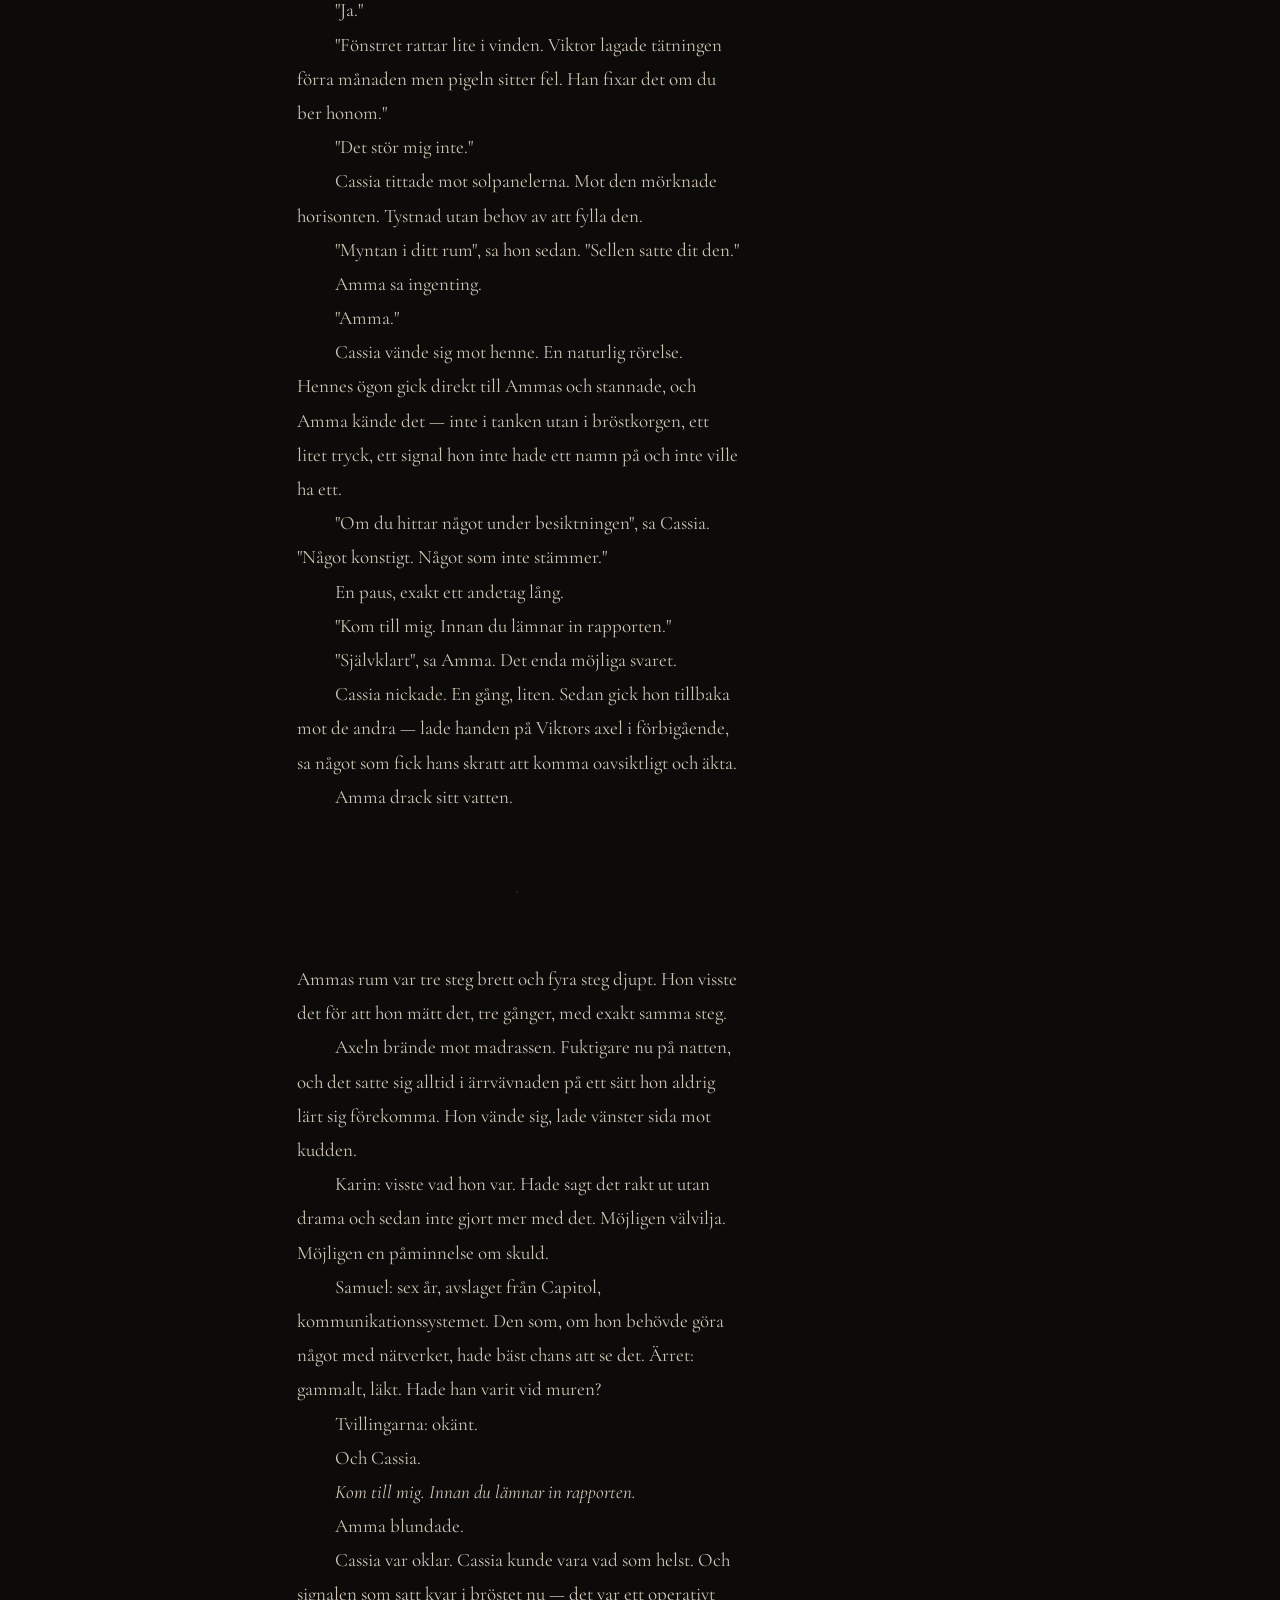
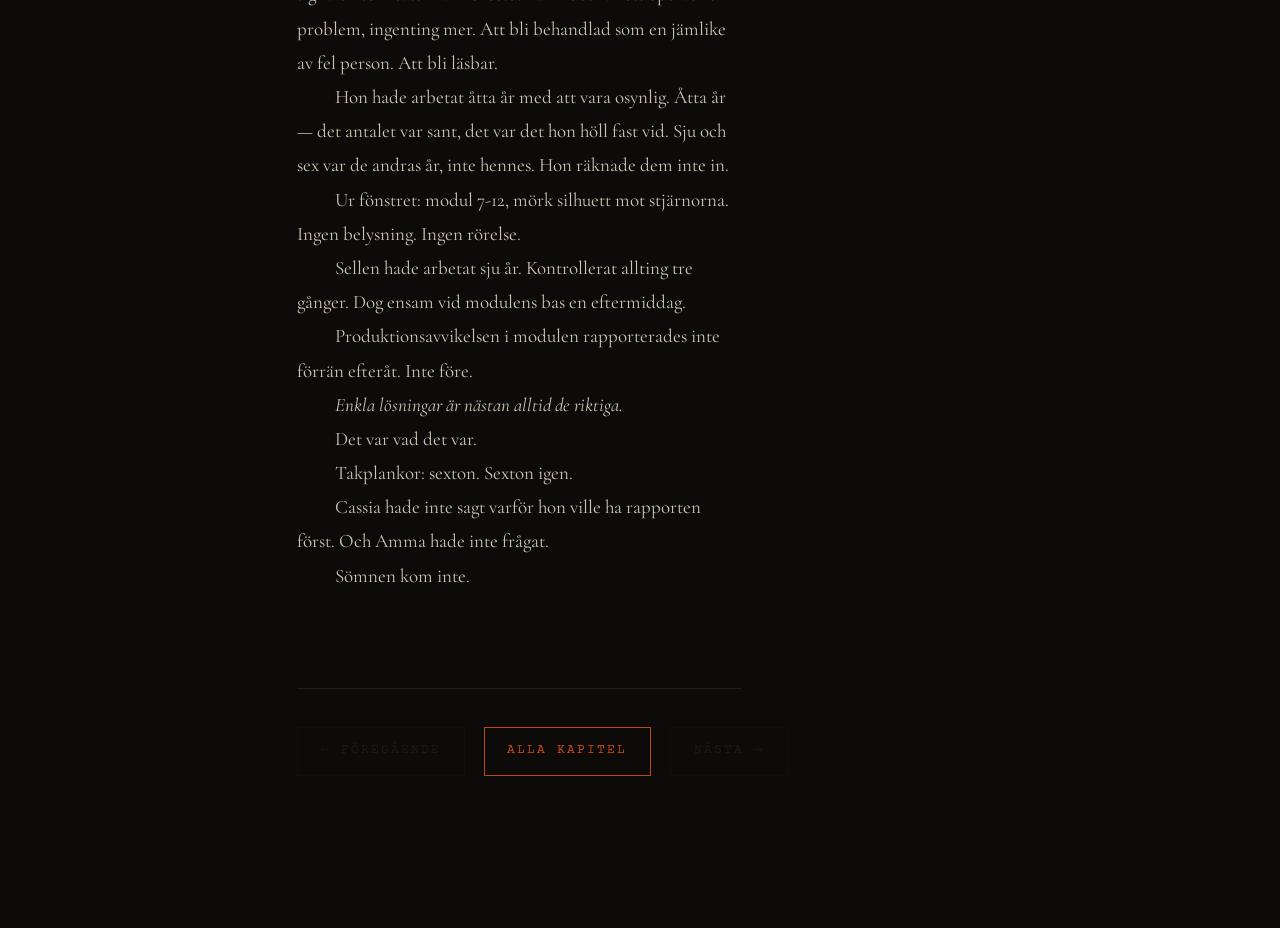
==== commit abbf604b: "design: Ash & Ember visual redesign for reader site - Dark-first palette (near-black, warm sand, emb" ====
--- a/docs/chapters/chapter-1.html
+++ b/docs/chapters/chapter-1.html
@@ -3,32 +3,40 @@
 <head>
   <meta charset="UTF-8">
   <meta name="viewport" content="width=device-width, initial-scale=1.0">
-  <title>Kapitel 1: Ankomst</title>
+  <title>Ankomst — Wish</title>
+  <link rel="preconnect" href="https://fonts.googleapis.com"><link rel="preconnect" href="https://fonts.gstatic.com" crossorigin><link href="https://fonts.googleapis.com/css2?family=Cormorant+Garamond:ital,wght@0,400;0,600;1,400&family=Courier+Prime&display=swap" rel="stylesheet">
   <link rel="stylesheet" href="../style.css">
 </head>
 <body>
+  <div class="progress-bar" id="pb"></div>
+
   <nav class="sidebar" id="sidebar">
-    <div class="sidebar-header">
-      <a class="site-title" href="../index.html">Wish</a>
+    <div class="sidebar-brand">
+      <a href="../index.html">WISH</a>
       <button class="sidebar-close" onclick="toggleSidebar()" aria-label="Stäng meny">✕</button>
     </div>
+    <div class="sidebar-label">Kapitel</div>
     <ol class="chapter-list">
-      <li><a href="../chapters/chapter-1.html">Kapitel 1: Ankomst</a></li>
+      <li><a href="../chapters/chapter-1.html" class="active">Kapitel 1: Ankomst</a></li>
 
     </ol>
   </nav>
   <div class="overlay" id="overlay" onclick="toggleSidebar()"></div>
 
   <div class="reader">
-    <header class="reader-header">
+    <header class="top-bar">
       <button class="menu-btn" onclick="toggleSidebar()" aria-label="Öppna meny">☰</button>
-      <a class="site-title-inline" href="../index.html">Wish</a>
+      <a class="top-brand" href="../index.html">WISH</a>
       <button class="theme-btn" onclick="toggleTheme()" aria-label="Byt tema">◑</button>
     </header>
 
-    <article class="chapter-content">
-      <h1>Kapitel 1: Ankomst</h1>
-<p>
+    <div class="chapter-header">
+      <span class="chapter-kicker">Kapitel 01</span>
+      <h1>Ankomst</h1>
+    </div>
+
+    <article class="chapter-body">
+      <p>
 Bilen stannade och Amma räknade till tio.
 </p>
 <p>
@@ -406,27 +414,38 @@
 </p>
     </article>
 
-    <div class="chapter-nav">
+    <div class="chapter-footer">
       <span class="nav-btn disabled">← Föregående</span>
-      <a class="nav-btn home-btn" href="../index.html">Kapitel</a>
+      <a class="nav-btn home-btn" href="../index.html">Alla kapitel</a>
       <span class="nav-btn disabled">Nästa →</span>
     </div>
   </div>
 
   <script>
+    // Reading progress
+    (function() {
+      const pb = document.getElementById('pb');
+      function update() {
+        const el = document.documentElement;
+        const pct = el.scrollTop / (el.scrollHeight - el.clientHeight) * 100;
+        pb.style.setProperty('--progress', pct.toFixed(1) + '%');
+      }
+      window.addEventListener('scroll', update, { passive: true });
+      update();
+    })();
+
     function toggleSidebar() {
       document.getElementById('sidebar').classList.toggle('open');
       document.getElementById('overlay').classList.toggle('open');
     }
     function toggleTheme() {
       const d = document.documentElement;
-      const current = d.getAttribute('data-theme');
-      const next = current === 'dark' ? 'light' : 'dark';
+      const next = d.getAttribute('data-theme') === 'light' ? 'dark' : 'light';
       d.setAttribute('data-theme', next);
       localStorage.setItem('theme', next);
     }
     (function() {
-      const saved = localStorage.getItem('theme') || 'light';
+      const saved = localStorage.getItem('theme') || 'dark';
       document.documentElement.setAttribute('data-theme', saved);
     })();
   </script>
--- a/docs/style.css
+++ b/docs/style.css
@@ -1,41 +1,79 @@
-/* ── Reset & base ── */
+/* ── Ash & Ember — Wish Reader ── */
+
+@import url('https://fonts.googleapis.com/css2?family=Cormorant+Garamond:ital,wght@0,400;0,600;1,400&family=Courier+Prime&display=swap');
+
 *, *::before, *::after { box-sizing: border-box; margin: 0; padding: 0; }
 
+/* ── Tokens ── */
 :root {
-  --bg: #f7f4ef;
-  --surface: #fff;
-  --text: #1a1a1a;
-  --text-muted: #777;
-  --accent: #8b4a2f;
-  --accent-hover: #6d3823;
-  --border: #e0dbd3;
-  --sidebar-w: 260px;
-  --font-body: Georgia, 'Times New Roman', serif;
-  --font-ui: -apple-system, BlinkMacSystemFont, 'Segoe UI', sans-serif;
-}
-
-[data-theme="dark"] {
-  --bg: #141210;
-  --surface: #1e1b18;
-  --text: #e8e4de;
-  --text-muted: #888;
-  --accent: #c47a5a;
-  --accent-hover: #d9906c;
-  --border: #2e2a26;
-}
-
-html { font-size: 18px; }
+  --bg:          #0d0b09;
+  --surface:     #161210;
+  --text:        #cfc5b6;
+  --text-muted:  #5e5548;
+  --accent:      #c24519;
+  --accent-warm: #e07040;
+  --border:      #231f1b;
+  --highlight:   #221e1a;
+  --sidebar-w:   240px;
+  --reading-w:   62ch;
+  --font-body:   'Cormorant Garamond', Georgia, serif;
+  --font-mono:   'Courier Prime', 'Courier New', monospace;
+}
+
+[data-theme="light"] {
+  --bg:          #f0ebe3;
+  --surface:     #e6e0d6;
+  --text:        #17130e;
+  --text-muted:  #8a7e72;
+  --accent:      #b03d15;
+  --accent-warm: #c05a2a;
+  --border:      #d5cec5;
+  --highlight:   #e8e2d9;
+}
+
+/* ── Base ── */
+html { font-size: 19px; scroll-behavior: smooth; }
+
 body {
   background: var(--bg);
   color: var(--text);
   font-family: var(--font-body);
-  line-height: 1.75;
-  transition: background 0.2s, color 0.2s;
-}
-
-a { color: var(--accent); text-decoration: none; }
-a:hover { color: var(--accent-hover); text-decoration: underline; }
-
+  line-height: 1.8;
+  transition: background 0.3s, color 0.3s;
+  min-height: 100vh;
+}
+
+/* Film-grain overlay */
+body::after {
+  content: '';
+  position: fixed;
+  inset: 0;
+  pointer-events: none;
+  z-index: 9000;
+  opacity: 0.04;
+  background-image: url("data:image/svg+xml,%3Csvg xmlns='http://www.w3.org/2000/svg' width='300' height='300'%3E%3Cfilter id='n'%3E%3CfeTurbulence type='fractalNoise' baseFrequency='0.75' numOctaves='4' stitchTiles='stitch'/%3E%3C/filter%3E%3Crect width='300' height='300' filter='url(%23n)'/%3E%3C/svg%3E");
+  background-size: 300px 300px;
+}
+
+a { color: inherit; text-decoration: none; }
+
+/* ── Reading progress bar ── */
+.progress-bar {
+  position: fixed;
+  top: 0; left: 0;
+  height: 2px;
+  width: 100%;
+  background: var(--border);
+  z-index: 8000;
+}
+.progress-bar::after {
+  content: '';
+  display: block;
+  height: 100%;
+  width: var(--progress, 0%);
+  background: var(--accent);
+  transition: width 0.1s linear;
+}
 
 /* ── Sidebar ── */
 .sidebar {
@@ -45,238 +83,407 @@
   height: 100vh;
   background: var(--surface);
   border-right: 1px solid var(--border);
-  padding: 1.5rem 1.25rem;
+  display: flex;
+  flex-direction: column;
+  padding: 2rem 1.5rem;
+  transform: translateX(-100%);
+  transition: transform 0.3s cubic-bezier(0.4, 0, 0.2, 1);
+  z-index: 500;
   overflow-y: auto;
-  transform: translateX(-100%);
-  transition: transform 0.25s ease;
-  z-index: 200;
 }
 .sidebar.open { transform: translateX(0); }
 
-.sidebar-header {
+.sidebar-brand {
   display: flex;
   align-items: center;
   justify-content: space-between;
-  margin-bottom: 1.5rem;
-}
-
-.site-title {
-  font-family: var(--font-ui);
-  font-size: 1.1rem;
-  font-weight: 700;
-  letter-spacing: 0.05em;
-  color: var(--text);
-}
-.site-title:hover { text-decoration: none; color: var(--accent); }
+  margin-bottom: 2.5rem;
+}
+.sidebar-brand a {
+  font-family: var(--font-mono);
+  font-size: 0.8rem;
+  letter-spacing: 0.25em;
+  color: var(--accent);
+  text-transform: uppercase;
+}
+.sidebar-brand a:hover { color: var(--accent-warm); }
 
 .sidebar-close {
   background: none;
   border: none;
   cursor: pointer;
   color: var(--text-muted);
-  font-size: 1rem;
+  font-size: 0.85rem;
   padding: 4px 6px;
-  border-radius: 4px;
-}
-.sidebar-close:hover { color: var(--text); background: var(--border); }
+  font-family: var(--font-mono);
+  transition: color 0.15s;
+}
+.sidebar-close:hover { color: var(--text); }
+
+.sidebar-label {
+  font-family: var(--font-mono);
+  font-size: 0.6rem;
+  letter-spacing: 0.35em;
+  text-transform: uppercase;
+  color: var(--text-muted);
+  margin-bottom: 1rem;
+  padding-bottom: 0.75rem;
+  border-bottom: 1px solid var(--border);
+}
 
 .chapter-list {
   list-style: none;
-  padding: 0;
-}
-.chapter-list li { margin-bottom: 0.25rem; }
+}
+.chapter-list li { display: flex; align-items: baseline; gap: 0.75rem; }
+.chapter-list li + li { margin-top: 0.1rem; }
+
+.chapter-list li::before {
+  content: counter(list-item, decimal-leading-zero);
+  counter-increment: list-item;
+  font-family: var(--font-mono);
+  font-size: 0.6rem;
+  color: var(--text-muted);
+  flex-shrink: 0;
+}
+.chapter-list { counter-reset: list-item; }
+
 .chapter-list a {
   display: block;
-  padding: 0.4rem 0.5rem;
-  border-radius: 5px;
-  font-family: var(--font-ui);
+  padding: 0.35rem 0;
+  font-family: var(--font-body);
   font-size: 0.85rem;
-  color: var(--text);
+  color: var(--text-muted);
+  transition: color 0.15s;
   white-space: nowrap;
   overflow: hidden;
   text-overflow: ellipsis;
 }
-.chapter-list a:hover {
-  background: var(--border);
-  text-decoration: none;
-  color: var(--accent);
-}
+.chapter-list a:hover { color: var(--text); }
+.chapter-list a.active { color: var(--accent); }
 
 .overlay {
   display: none;
   position: fixed;
   inset: 0;
-  background: rgba(0,0,0,0.35);
-  z-index: 150;
+  background: rgba(0,0,0,0.6);
+  z-index: 400;
+  backdrop-filter: blur(2px);
 }
 .overlay.open { display: block; }
 
 
-/* ── Reader layout ── */
-.reader {
-  max-width: 680px;
-  margin: 0 auto;
-  padding: 0 1.5rem 5rem;
-}
-
-.reader-header {
+/* ── Top bar ── */
+.top-bar {
   position: sticky;
   top: 0;
   display: flex;
   align-items: center;
-  gap: 0.75rem;
-  padding: 0.85rem 0;
+  justify-content: space-between;
+  padding: 1rem 0;
   background: var(--bg);
-  border-bottom: 1px solid var(--border);
-  margin-bottom: 3rem;
   z-index: 100;
+  margin-bottom: 4rem;
+  gap: 1rem;
+}
+.top-bar::after {
+  content: '';
+  position: absolute;
+  bottom: 0; left: 0; right: 0;
+  height: 1px;
+  background: linear-gradient(to right, transparent, var(--border) 20%, var(--border) 80%, transparent);
 }
 
 .menu-btn, .theme-btn {
   background: none;
-  border: 1px solid var(--border);
-  border-radius: 6px;
-  padding: 6px 10px;
+  border: none;
   cursor: pointer;
+  color: var(--text-muted);
+  font-family: var(--font-mono);
+  font-size: 1rem;
+  padding: 4px 8px;
+  transition: color 0.15s;
+  line-height: 1;
+}
+.menu-btn:hover, .theme-btn:hover { color: var(--accent); }
+
+.top-brand {
+  font-family: var(--font-mono);
+  font-size: 0.75rem;
+  letter-spacing: 0.3em;
+  color: var(--text-muted);
+  text-transform: uppercase;
+  transition: color 0.15s;
+}
+.top-brand:hover { color: var(--accent); }
+
+
+/* ── Reader ── */
+.reader {
+  max-width: var(--reading-w);
+  margin: 0 auto;
+  padding: 0 1.5rem 8rem;
+  animation: fadeUp 0.5s ease both;
+}
+
+@keyframes fadeUp {
+  from { opacity: 0; transform: translateY(12px); }
+  to   { opacity: 1; transform: translateY(0); }
+}
+
+
+/* ── Chapter header ── */
+.chapter-header {
+  margin-bottom: 3.5rem;
+}
+.chapter-kicker {
+  display: block;
+  font-family: var(--font-mono);
+  font-size: 0.62rem;
+  letter-spacing: 0.35em;
+  color: var(--accent);
+  text-transform: uppercase;
+  margin-bottom: 1rem;
+}
+.chapter-header h1 {
+  font-family: var(--font-body);
+  font-size: clamp(2rem, 5vw, 3rem);
+  font-weight: 600;
+  line-height: 1.1;
   color: var(--text);
+  letter-spacing: -0.01em;
+}
+.chapter-header h1::after {
+  content: '';
+  display: block;
+  width: 2.5rem;
+  height: 1px;
+  background: var(--accent);
+  margin-top: 1.25rem;
+  opacity: 0.7;
+}
+
+
+/* ── Chapter body typography ── */
+.chapter-body {
   font-size: 1rem;
-  line-height: 1;
-  transition: border-color 0.15s, background 0.15s;
-}
-.menu-btn:hover, .theme-btn:hover {
-  border-color: var(--accent);
-  background: var(--border);
-}
-
-.site-title-inline {
-  flex: 1;
-  text-align: center;
-  font-family: var(--font-ui);
-  font-weight: 700;
-  font-size: 1rem;
-  letter-spacing: 0.05em;
   color: var(--text);
 }
-.site-title-inline:hover { text-decoration: none; color: var(--accent); }
-
-
-/* ── Chapter content ── */
-.chapter-content h1 {
-  font-size: 1.9rem;
-  font-weight: 700;
-  line-height: 1.2;
-  margin-bottom: 2.5rem;
-  color: var(--text);
-}
-.chapter-content h2 {
-  font-size: 1.3rem;
+.chapter-body p {
+  margin-bottom: 0;
+  hyphens: auto;
+}
+.chapter-body p + p {
+  text-indent: 2em;
+}
+.chapter-body p:first-of-type::first-letter {
+  font-size: 3.2em;
+  font-weight: 600;
+  float: left;
+  line-height: 0.82;
+  margin: 0.05em 0.1em 0 0;
+  color: var(--accent);
+}
+.chapter-body h2 {
+  font-size: 1.4rem;
+  font-weight: 600;
+  margin: 3rem 0 1rem;
+}
+.chapter-body h3 {
+  font-family: var(--font-mono);
+  font-size: 0.7rem;
+  letter-spacing: 0.25em;
+  text-transform: uppercase;
+  color: var(--text-muted);
   margin: 2.5rem 0 1rem;
 }
-.chapter-content h3 {
-  font-size: 1.1rem;
-  margin: 2rem 0 0.75rem;
-}
-.chapter-content p {
-  margin-bottom: 1.35rem;
-  text-indent: 0;
-  hyphens: auto;
-}
-.chapter-content p + p { text-indent: 2rem; margin-top: -0.5rem; }
-.chapter-content hr {
+.chapter-body hr {
   border: none;
   text-align: center;
-  margin: 2.5rem 0;
-  color: var(--text-muted);
-}
-.chapter-content hr::after {
-  content: '* * *';
-  font-size: 0.9rem;
-  letter-spacing: 0.3em;
-}
-.chapter-content em { font-style: italic; }
-.chapter-content strong { font-weight: 700; }
-
-
-/* ── Chapter nav ── */
-.chapter-nav {
+  margin: 3rem 0;
+  color: var(--text-muted);
+}
+.chapter-body hr::after {
+  content: '◆';
+  font-size: 0.6rem;
+  letter-spacing: 0.5em;
+  opacity: 0.4;
+}
+.chapter-body em { font-style: italic; }
+.chapter-body strong { font-weight: 600; }
+
+
+/* ── Chapter footer nav ── */
+.chapter-footer {
   display: flex;
   justify-content: space-between;
   align-items: center;
   gap: 1rem;
-  margin-top: 4rem;
-  padding-top: 1.5rem;
+  margin-top: 5rem;
+  padding-top: 2rem;
   border-top: 1px solid var(--border);
 }
 .nav-btn {
-  font-family: var(--font-ui);
-  font-size: 0.85rem;
-  padding: 0.5rem 1rem;
+  font-family: var(--font-mono);
+  font-size: 0.7rem;
+  letter-spacing: 0.15em;
+  text-transform: uppercase;
+  padding: 0.6rem 1.2rem;
   border: 1px solid var(--border);
-  border-radius: 6px;
-  color: var(--text);
-  transition: border-color 0.15s, background 0.15s;
+  color: var(--text-muted);
+  transition: border-color 0.2s, color 0.2s, background 0.2s;
   white-space: nowrap;
 }
-.nav-btn:hover { border-color: var(--accent); background: var(--border); text-decoration: none; color: var(--accent); }
-.nav-btn.disabled { opacity: 0.3; pointer-events: none; }
-.nav-btn.home-btn { color: var(--accent); border-color: var(--accent); }
-.nav-btn.home-btn:hover { background: var(--accent); color: var(--bg); }
+.nav-btn:hover {
+  border-color: var(--accent);
+  color: var(--accent);
+}
+.nav-btn.disabled { opacity: 0.2; pointer-events: none; }
+.nav-btn.home-btn {
+  border-color: var(--accent);
+  color: var(--accent);
+}
+.nav-btn.home-btn:hover {
+  background: var(--accent);
+  color: var(--bg);
+}
 
 
 /* ── Index page ── */
 .index-page {
-  max-width: 580px;
-  margin: 0 auto;
-  padding: 4rem 1.5rem 5rem;
-}
-.index-header {
+  min-height: 100vh;
   display: flex;
-  align-items: baseline;
-  justify-content: space-between;
-  margin-bottom: 3rem;
+  flex-direction: column;
+  animation: fadeUp 0.6s ease both;
+}
+
+.index-hero {
+  position: relative;
+  padding: clamp(4rem, 12vw, 10rem) clamp(1.5rem, 5vw, 5rem) 3rem;
+  overflow: hidden;
+}
+.index-hero::before {
+  content: '';
+  position: absolute;
+  bottom: 0; left: 0; right: 0;
+  height: 1px;
+  background: var(--border);
+}
+
+.book-eyebrow {
+  font-family: var(--font-mono);
+  font-size: 0.62rem;
+  letter-spacing: 0.4em;
+  text-transform: uppercase;
+  color: var(--accent);
+  margin-bottom: 1.5rem;
+  display: block;
+}
+
+.book-title {
+  font-family: var(--font-body);
+  font-weight: 600;
+  font-size: clamp(5.5rem, 18vw, 16rem);
+  line-height: 0.88;
+  letter-spacing: -0.03em;
+  color: var(--text);
+  display: block;
+}
+
+.book-subtitle {
+  font-family: var(--font-mono);
+  font-size: 0.65rem;
+  letter-spacing: 0.3em;
+  text-transform: uppercase;
+  color: var(--text-muted);
+  margin-top: 2rem;
+}
+
+.index-theme-btn {
+  position: absolute;
+  top: 2rem;
+  right: clamp(1.5rem, 5vw, 5rem);
+  background: none;
+  border: 1px solid var(--border);
+  cursor: pointer;
+  color: var(--text-muted);
+  font-family: var(--font-mono);
+  font-size: 0.9rem;
+  padding: 6px 10px;
+  transition: border-color 0.2s, color 0.2s;
+  line-height: 1;
+}
+.index-theme-btn:hover { border-color: var(--accent); color: var(--accent); }
+
+.index-content {
+  padding: 0 clamp(1.5rem, 5vw, 5rem);
+}
+
+.index-section-label {
+  font-family: var(--font-mono);
+  font-size: 0.58rem;
+  letter-spacing: 0.4em;
+  text-transform: uppercase;
+  color: var(--text-muted);
+  padding: 2rem 0 1rem;
   border-bottom: 1px solid var(--border);
-  padding-bottom: 1.5rem;
-}
-.book-title {
-  font-size: 2.5rem;
-  font-weight: 700;
-  letter-spacing: 0.03em;
-}
+}
+
 .index-list {
   list-style: none;
-  counter-reset: ch;
 }
 .index-list li {
-  counter-increment: ch;
   border-bottom: 1px solid var(--border);
 }
 .index-list a {
-  display: flex;
+  display: grid;
+  grid-template-columns: 3.5rem 1fr auto;
   align-items: baseline;
   gap: 1rem;
-  padding: 1rem 0.25rem;
+  padding: 1.4rem 0;
   color: var(--text);
-  transition: color 0.15s;
-}
-.index-list a:hover { color: var(--accent); text-decoration: none; }
+  transition: color 0.2s;
+}
+.index-list a:hover { color: var(--accent); }
+.index-list a:hover .ch-arrow { opacity: 1; transform: translateX(4px); }
+
 .ch-num {
-  font-family: var(--font-ui);
-  font-size: 0.75rem;
-  color: var(--text-muted);
-  min-width: 2.5rem;
-  letter-spacing: 0.05em;
+  font-family: var(--font-mono);
+  font-size: 0.6rem;
+  letter-spacing: 0.15em;
+  color: var(--text-muted);
+  align-self: center;
 }
 .ch-title {
-  font-size: 1.05rem;
-}
+  font-family: var(--font-body);
+  font-size: 1.15rem;
+  font-weight: 400;
+}
+.ch-arrow {
+  font-family: var(--font-mono);
+  font-size: 0.7rem;
+  color: var(--accent);
+  opacity: 0;
+  transition: opacity 0.2s, transform 0.2s;
+}
+
 
 /* ── Responsive ── */
 @media (min-width: 900px) {
   .sidebar {
     transform: translateX(0);
-    position: fixed;
   }
+  .sidebar-close { display: none; }
   .overlay { display: none !important; }
   .menu-btn { display: none; }
-  .reader { margin-left: var(--sidebar-w); }
-}
+  .reader {
+    margin-left: var(--sidebar-w);
+    padding-left: 3rem;
+    padding-right: 3rem;
+  }
+  .top-bar { padding-left: 0; }
+}
+
+@media (max-width: 599px) {
+  html { font-size: 17px; }
+  .book-title { font-size: clamp(4rem, 22vw, 8rem); }
+}
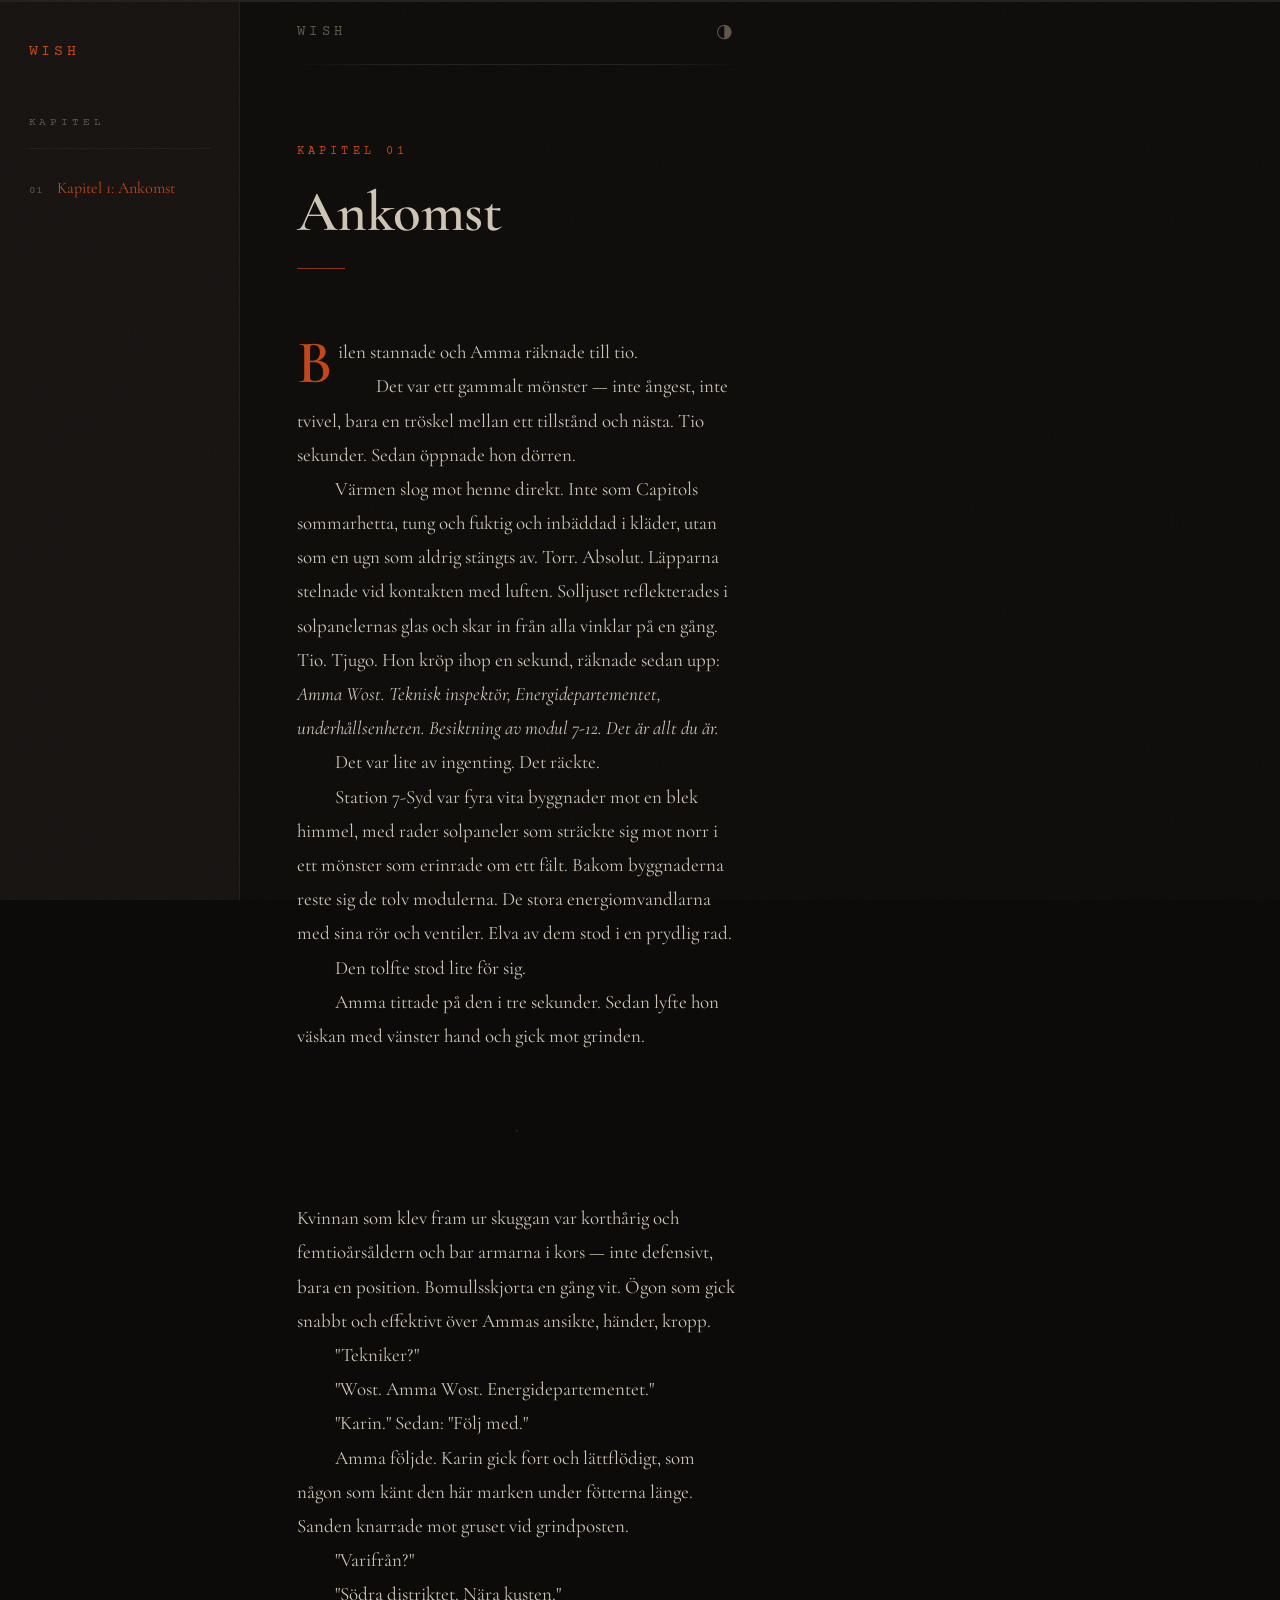
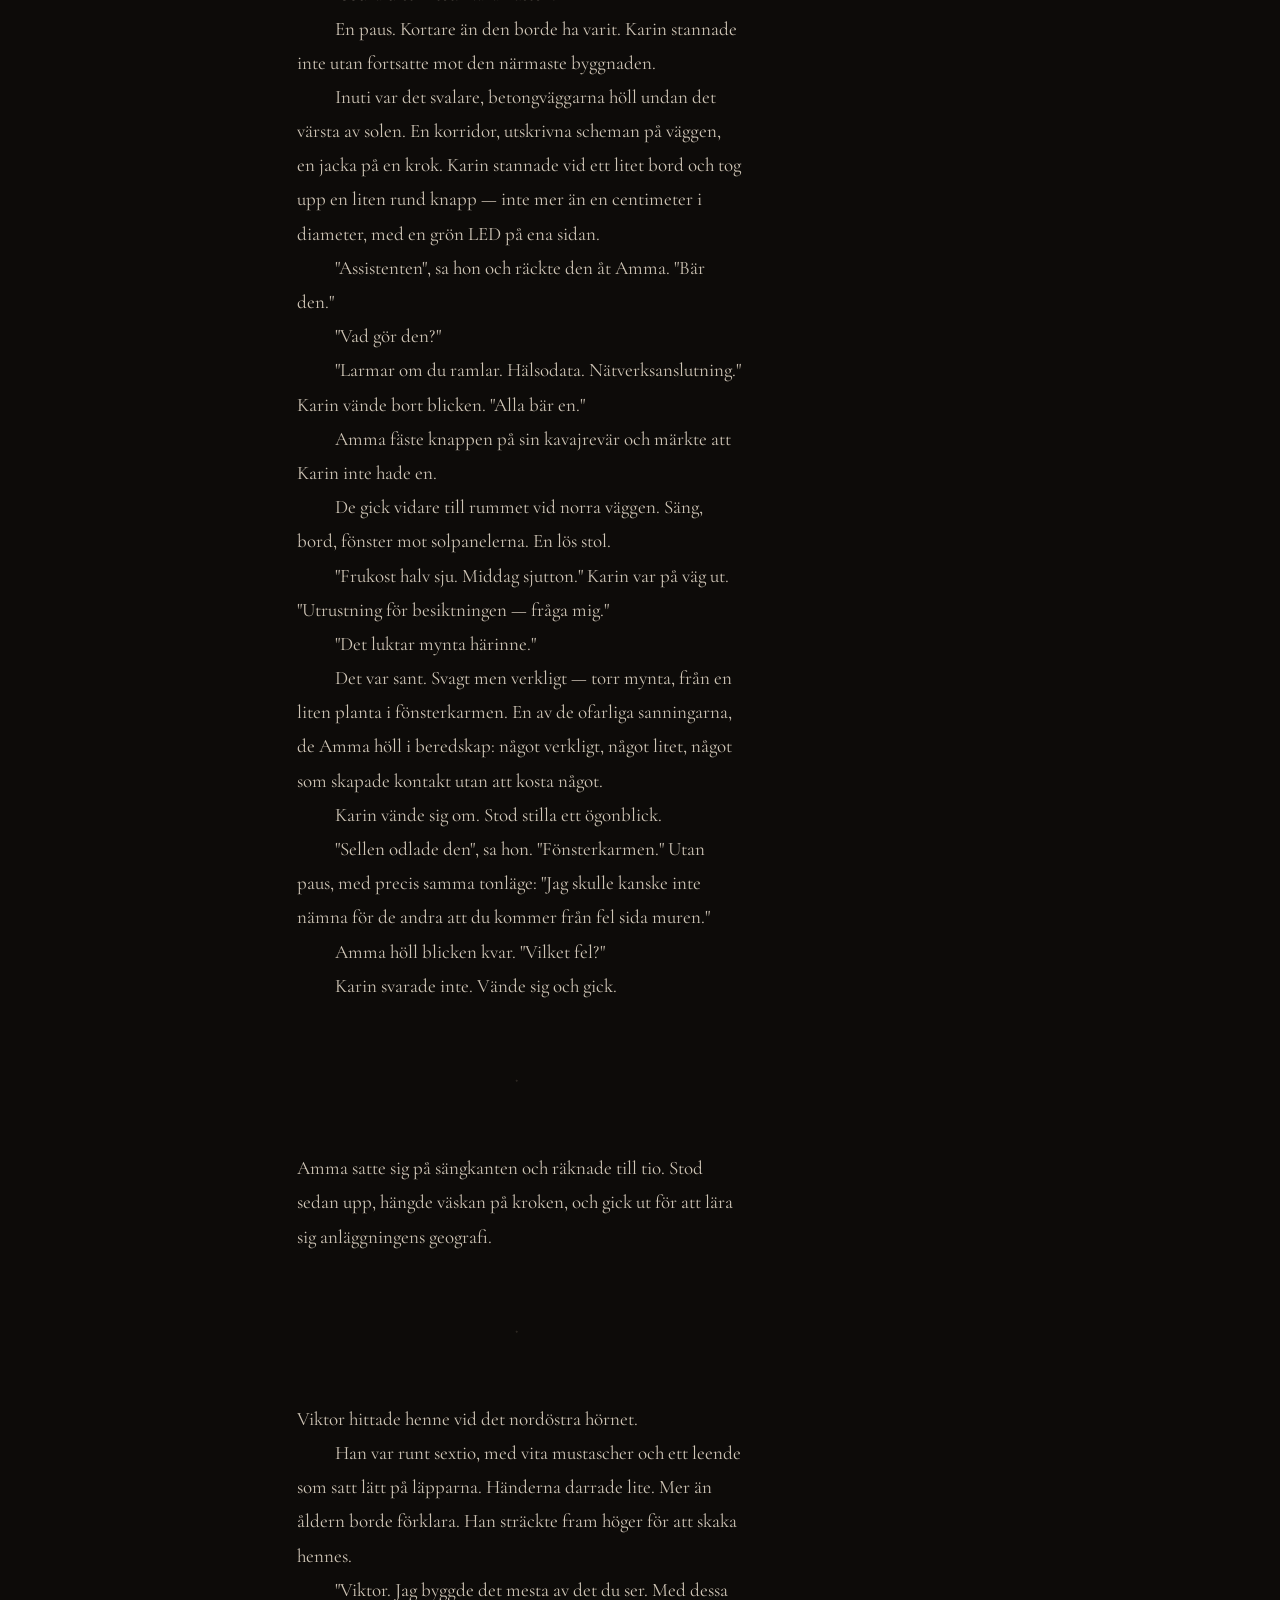
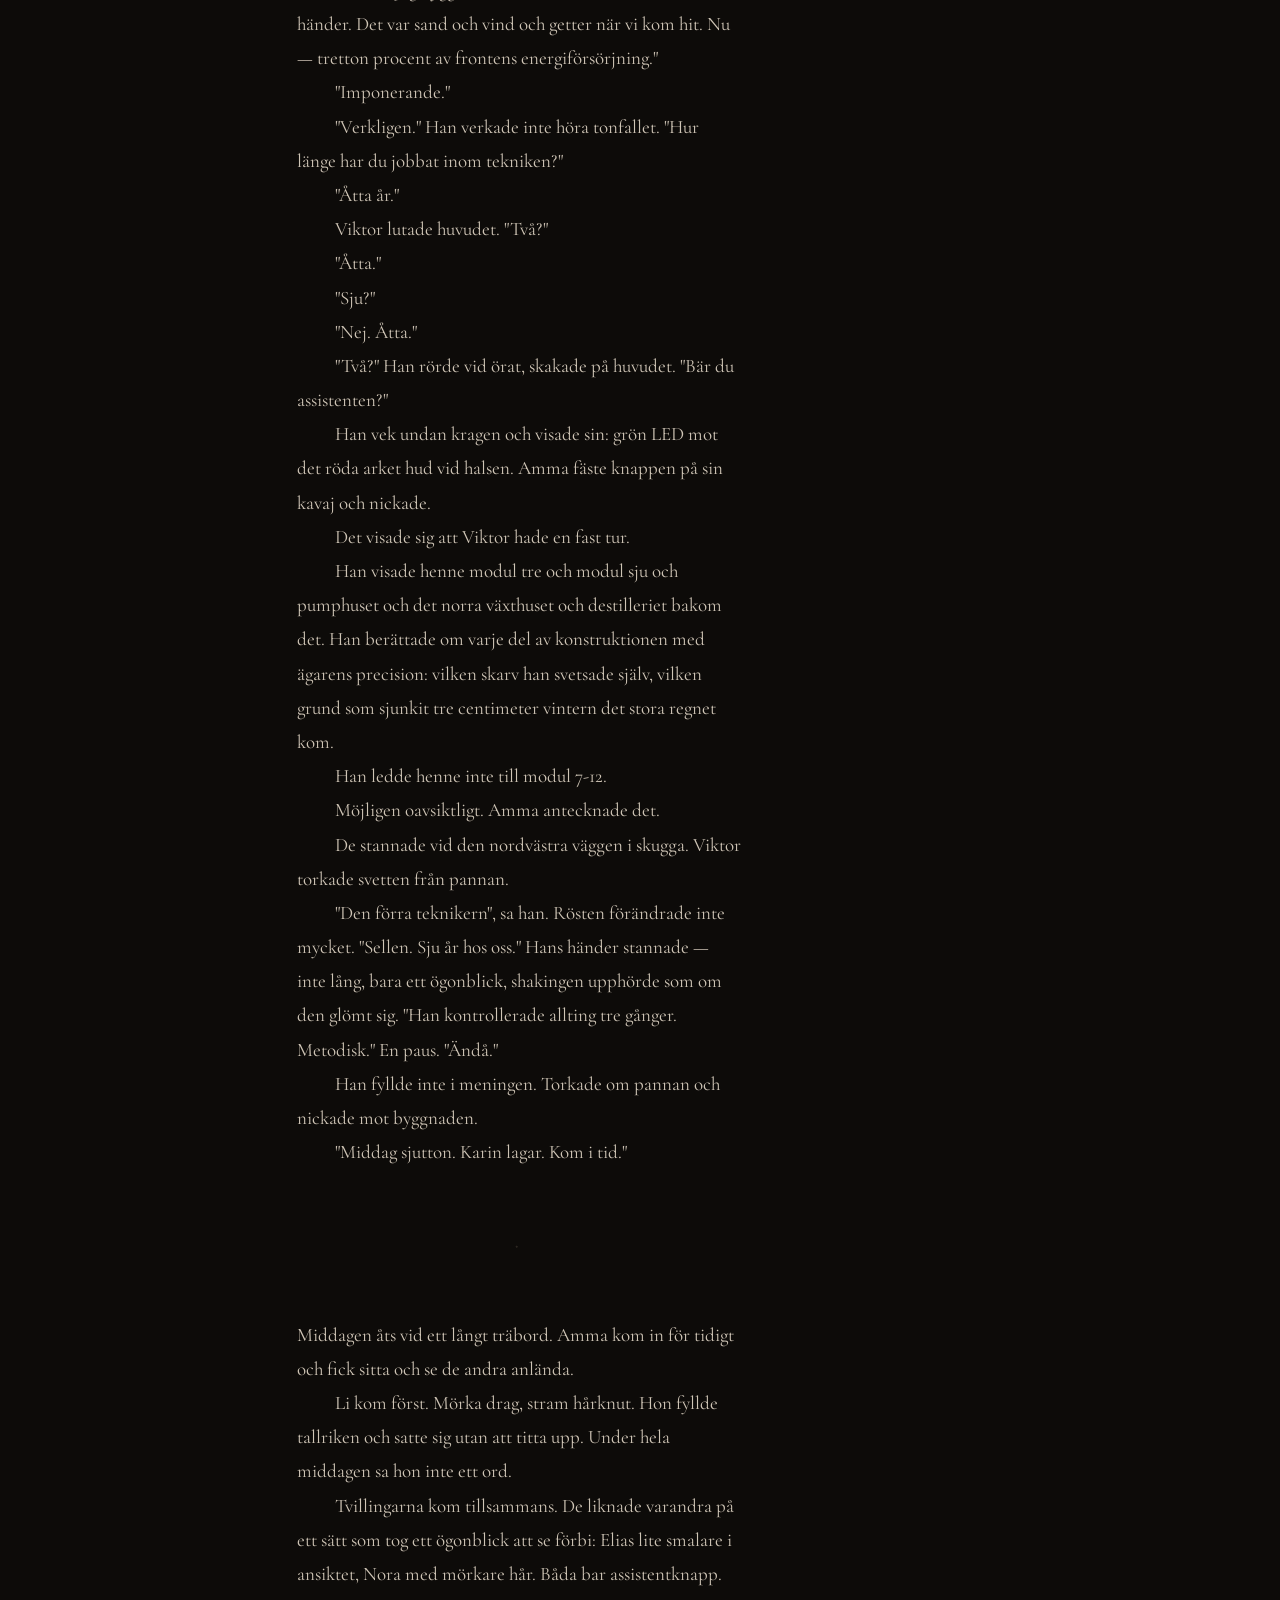
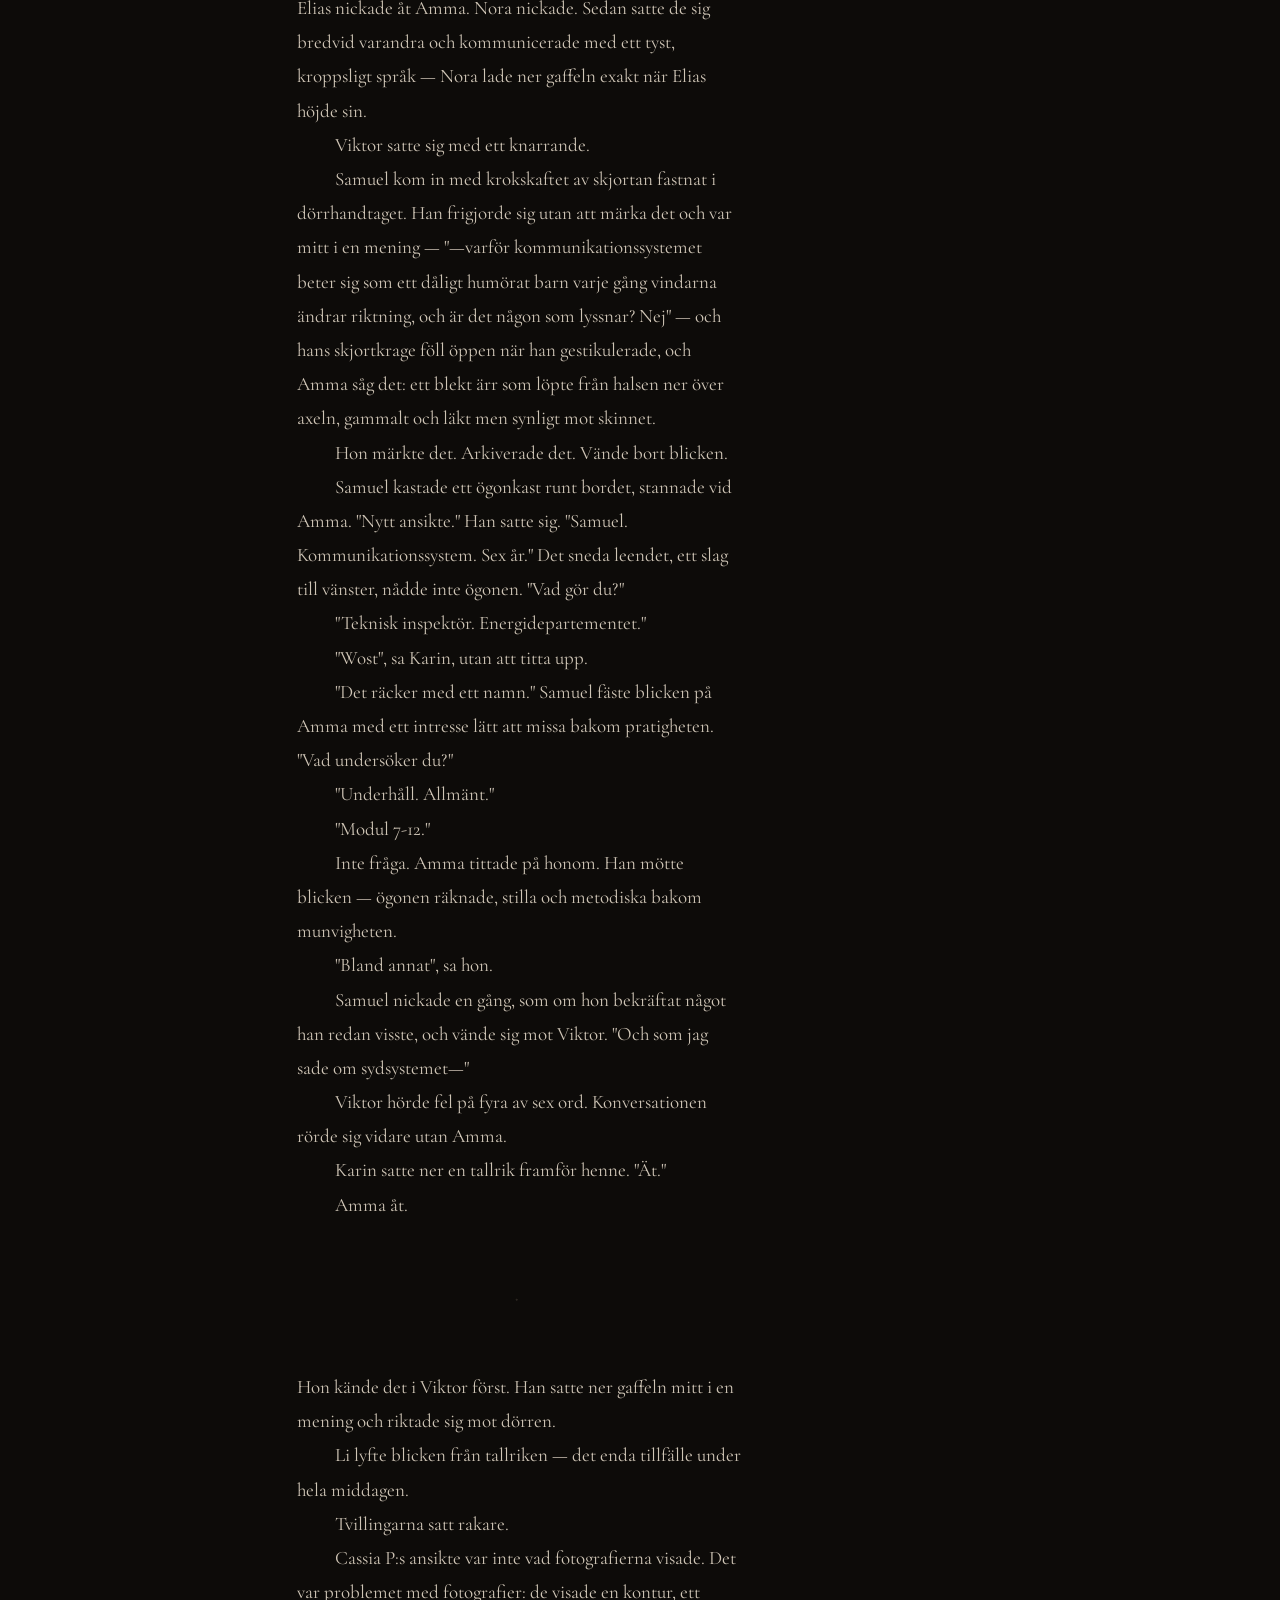
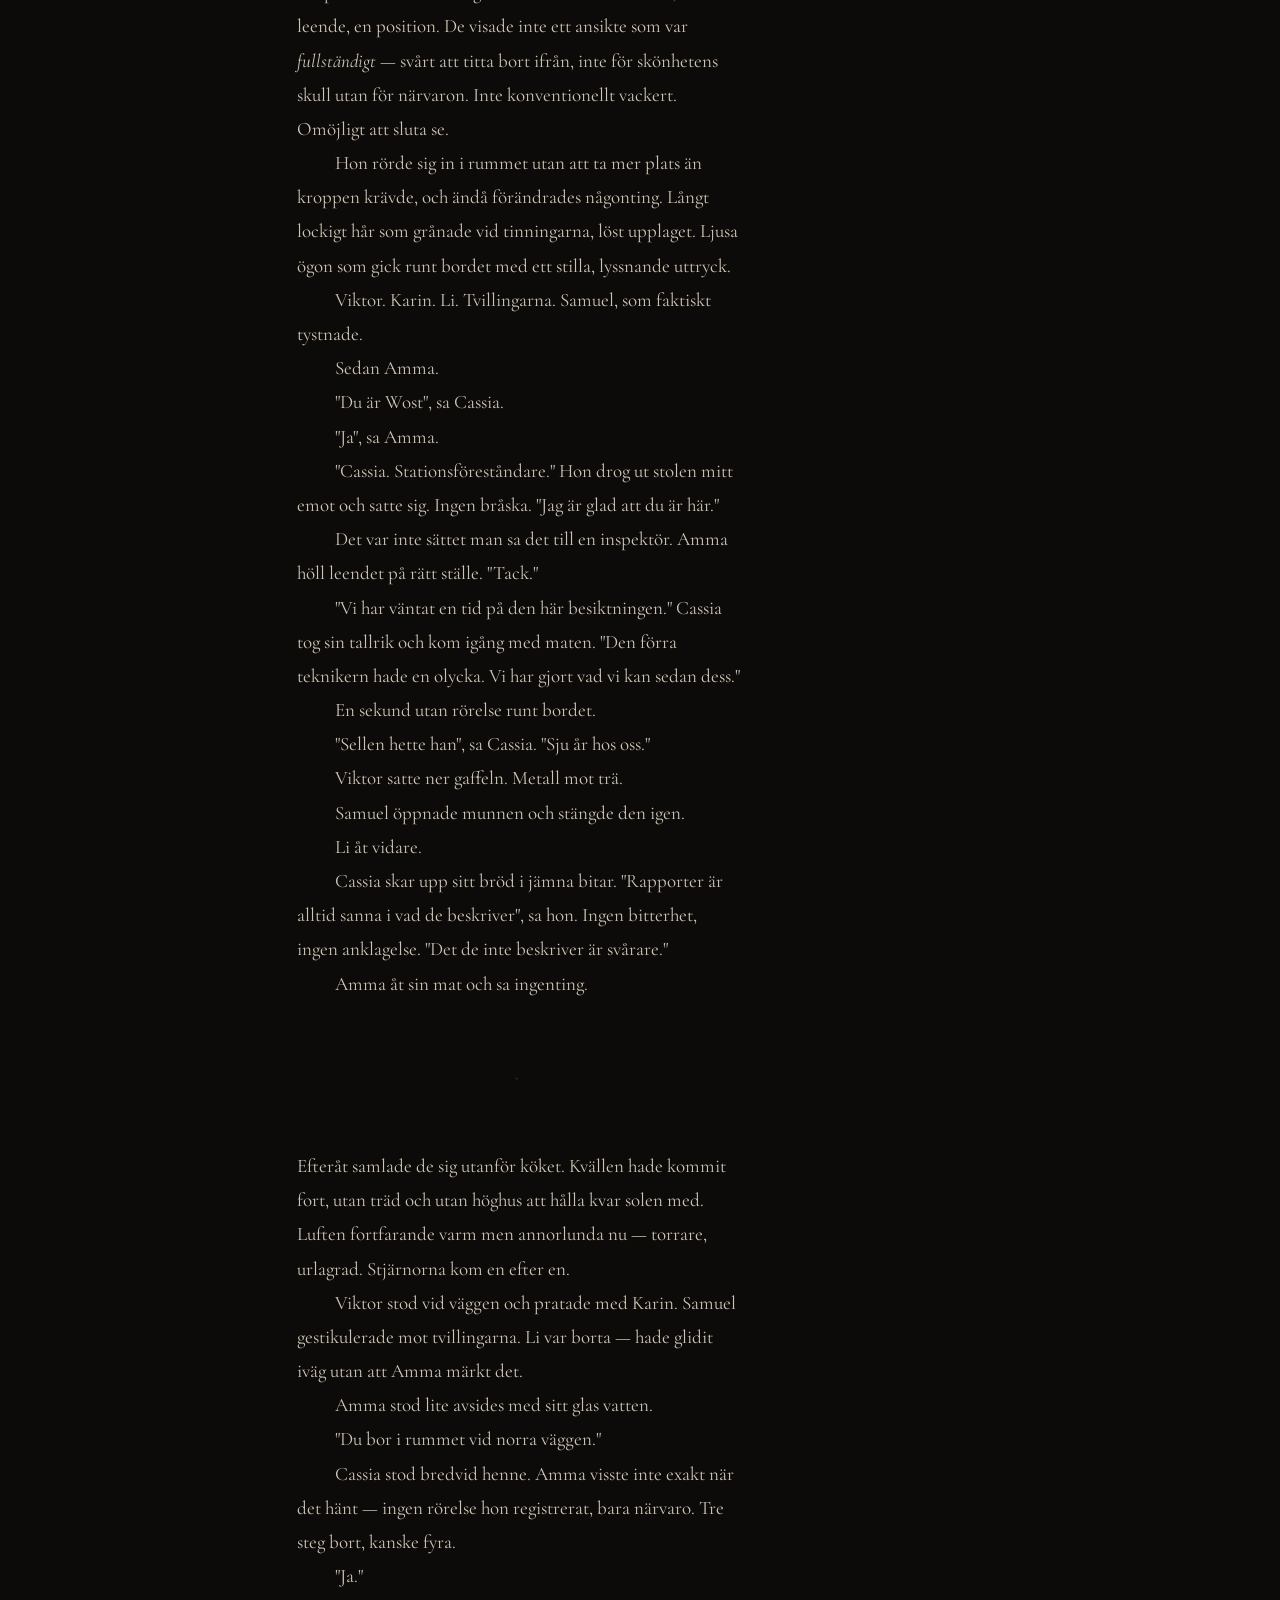
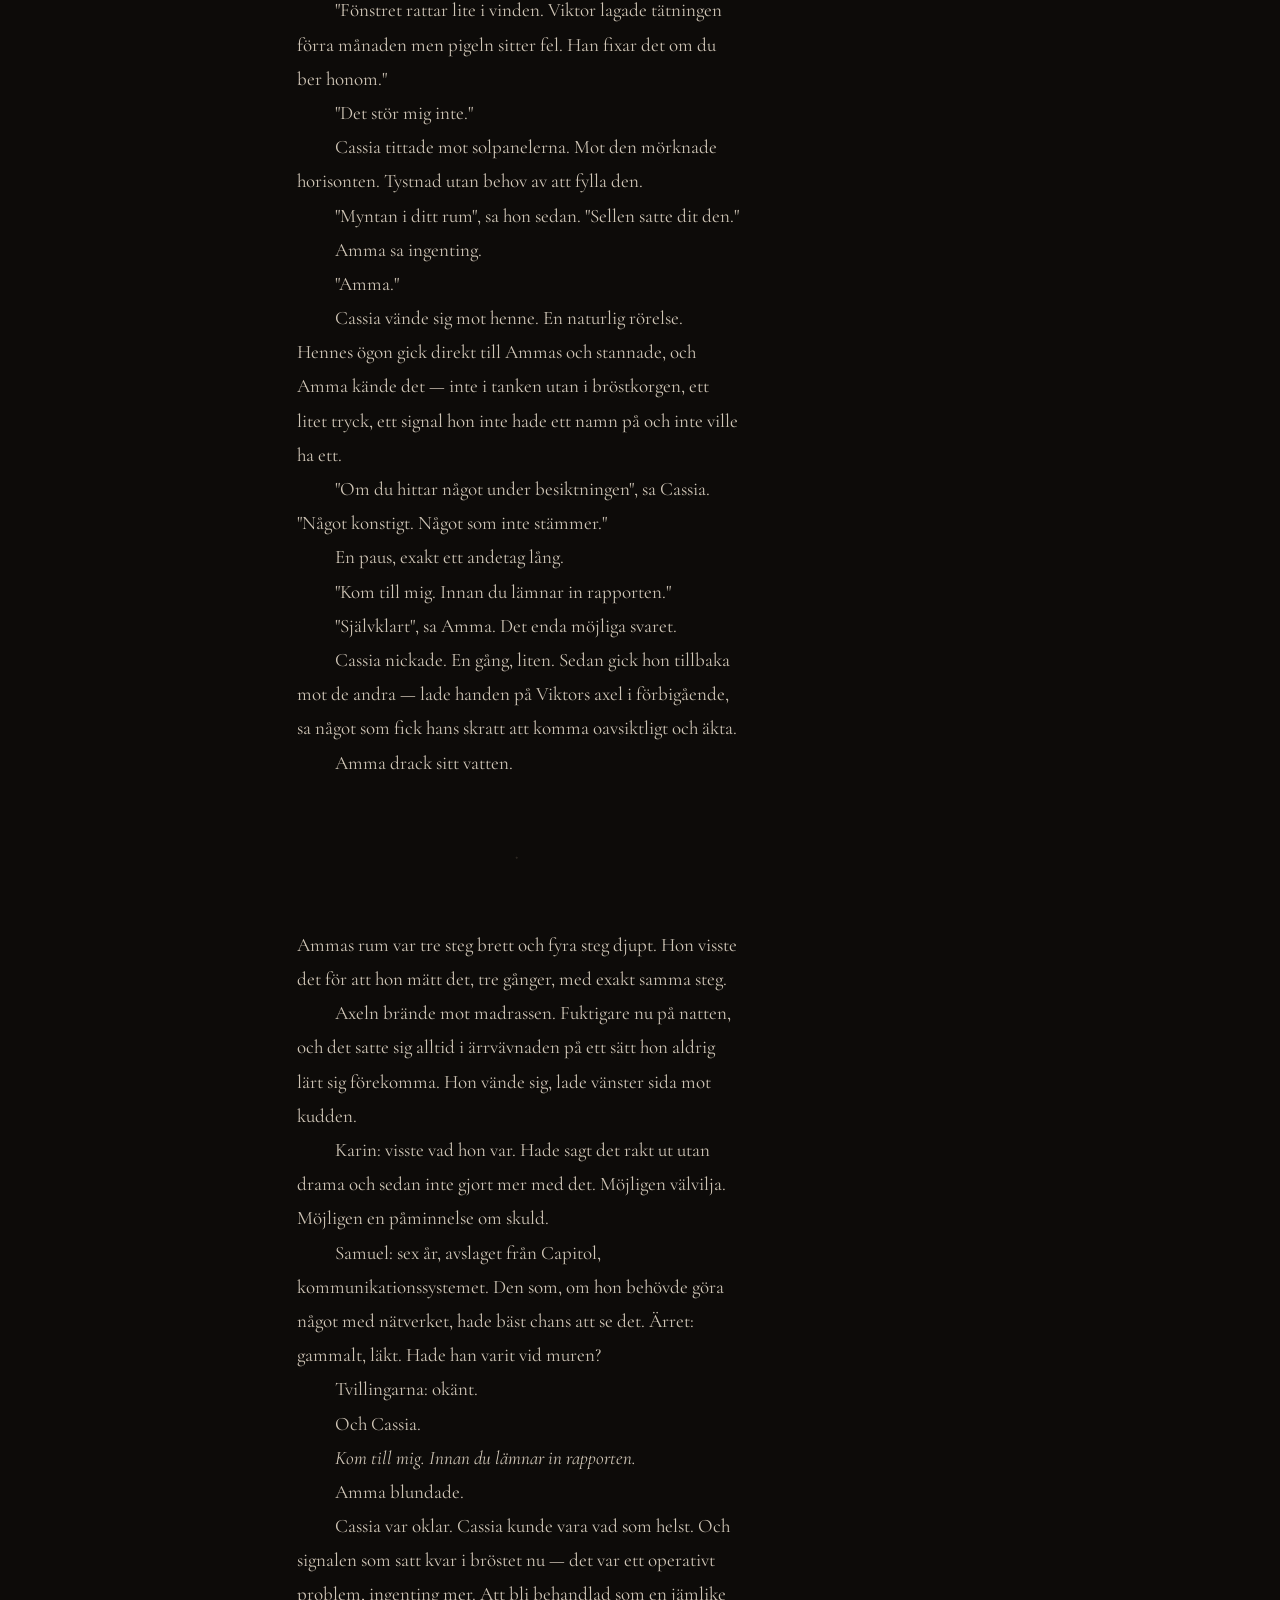
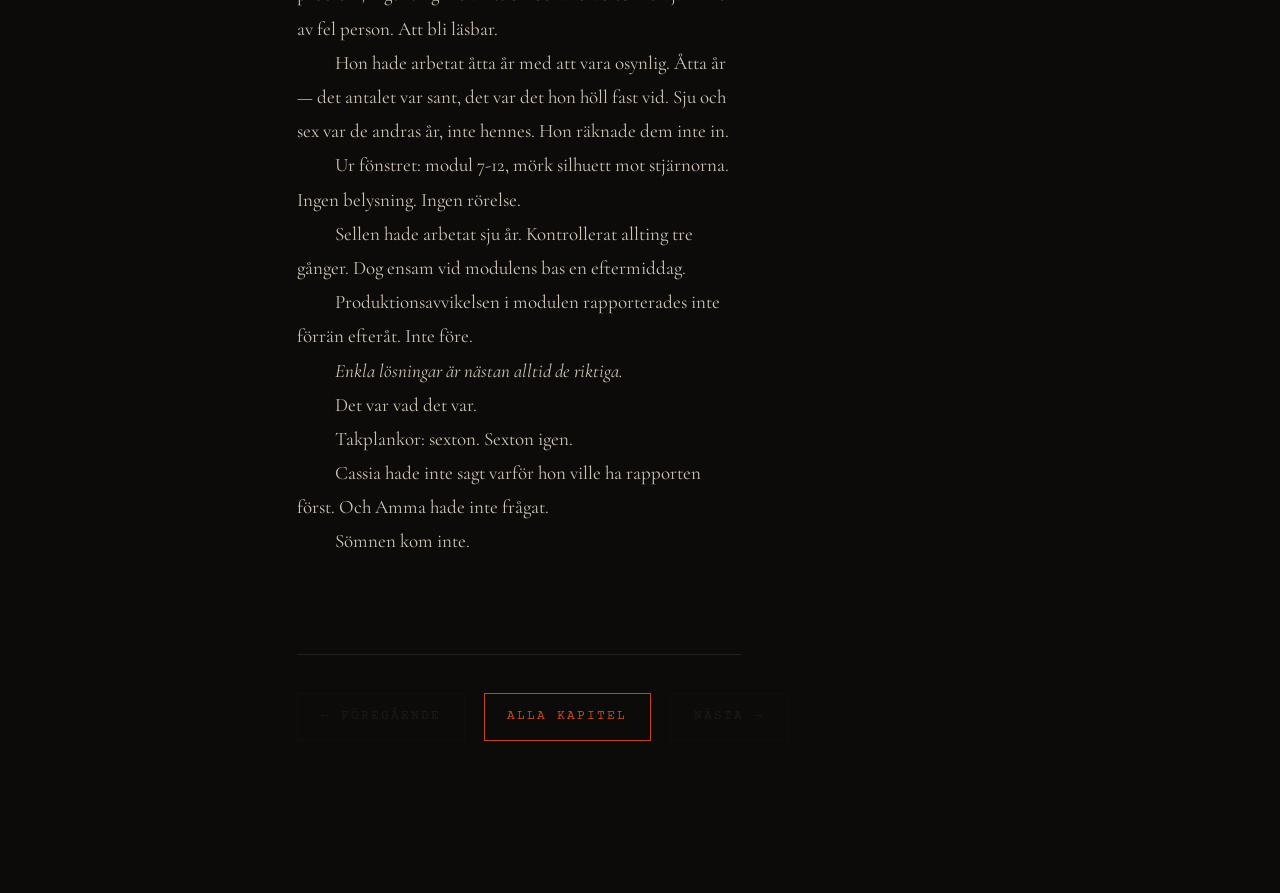
==== commit bd6725be: "update: chapter 1 polish, character bible, plot plan, state, and timeline - Fix "shakingen" → "Skakn" ====
--- a/docs/chapters/chapter-1.html
+++ b/docs/chapters/chapter-1.html
@@ -43,13 +43,13 @@
 Det var ett gammalt mönster — inte ångest, inte tvivel, bara en tröskel mellan ett tillstånd och nästa. Tio sekunder. Sedan öppnade hon dörren.
 </p>
 <p>
-Värmen slog mot henne direkt. Inte som Capitols sommarhetta, tung och fuktig och inbäddad i kläder, utan som en ugn som aldrig stängts av. Torr. Absolut. Läpparna stelnade vid kontakten med luften. Solljuset reflekterades i solpanelernas glas och skar in från alla vinklar på en gång — inte ett ljus utan tio, tjugo. Hon kröp ihop en sekund, räknade sedan upp: <em>Amma Wost. Teknisk inspektör, Energidepartementet, underhållsenheten. Besiktning av modul 7-12. Det är allt du är.</em>
+Värmen slog mot henne direkt. Inte som Capitols sommarhetta, tung och fuktig och inbäddad i kläder, utan som en ugn som aldrig stängts av. Torr. Absolut. Läpparna stelnade vid kontakten med luften. Solljuset reflekterades i solpanelernas glas och skar in från alla vinklar på en gång. Tio. Tjugo. Hon kröp ihop en sekund, räknade sedan upp: <em>Amma Wost. Teknisk inspektör, Energidepartementet, underhållsenheten. Besiktning av modul 7-12. Det är allt du är.</em>
 </p>
 <p>
 Det var lite av ingenting. Det räckte.
 </p>
 <p>
-Station 7-Syd var fyra vita byggnader mot en blek himmel, med rader solpaneler som sträckte sig mot norr i ett mönster som erinrade om ett fält. Bakom byggnaderna reste sig de tolv modulerna — de stora energiomvandlarna med sina rör och ventiler. Elva av dem stod i en prydlig rad.
+Station 7-Syd var fyra vita byggnader mot en blek himmel, med rader solpaneler som sträckte sig mot norr i ett mönster som erinrade om ett fält. Bakom byggnaderna reste sig de tolv modulerna. De stora energiomvandlarna med sina rör och ventiler. Elva av dem stod i en prydlig rad.
 </p>
 <p>
 Den tolfte stod lite för sig.
@@ -130,7 +130,7 @@
 Viktor hittade henne vid det nordöstra hörnet.
 </p>
 <p>
-Han var runt sextio, med vita mustascher och ett leende som satt lätt på läpparna. Händerna darrade lite — mer än åldern borde förklara. Han sträckte fram höger för att skaka hennes.
+Han var runt sextio, med vita mustascher och ett leende som satt lätt på läpparna. Händerna darrade lite. Mer än åldern borde förklara. Han sträckte fram höger för att skaka hennes.
 </p>
 <p>
 "Viktor. Jag byggde det mesta av det du ser. Med dessa händer. Det var sand och vind och getter när vi kom hit. Nu — tretton procent av frontens energiförsörjning."
@@ -160,13 +160,13 @@
 "Två?" Han rörde vid örat, skakade på huvudet. "Bär du assistenten?"
 </p>
 <p>
-Han vek undan kragen och visade sin — grön LED mot det röda arket hud vid halsen. Amma fäste knappen på sin kavaj och nickade.
+Han vek undan kragen och visade sin: grön LED mot det röda arket hud vid halsen. Amma fäste knappen på sin kavaj och nickade.
 </p>
 <p>
 Det visade sig att Viktor hade en fast tur.
 </p>
 <p>
-Han visade henne modul tre och modul sju och pumphuset och det norra växthuset och destilleriet bakom det. Han berättade om varje del av konstruktionen med ägarens precision — vilken skarv han svetsade själv, vilken grund som sjunkit tre centimeter vintern det stora regnet kom.
+Han visade henne modul tre och modul sju och pumphuset och det norra växthuset och destilleriet bakom det. Han berättade om varje del av konstruktionen med ägarens precision: vilken skarv han svetsade själv, vilken grund som sjunkit tre centimeter vintern det stora regnet kom.
 </p>
 <p>
 Han ledde henne inte till modul 7-12.
@@ -194,7 +194,7 @@
 Li kom först. Mörka drag, stram hårknut. Hon fyllde tallriken och satte sig utan att titta upp. Under hela middagen sa hon inte ett ord.
 </p>
 <p>
-Tvillingarna kom tillsammans. De liknade varandra på ett sätt som tog ett ögonblick att se förbi: Elias lite smalare i ansiktet, Nora med mörkare hår. Båda bar assistentknapp. Elias nickade åt Amma. Nora nickade. Sedan satte de sig bredvid varandra och communicerade med ett tyst, kroppsligt språk — Nora lade ner gaffeln exakt när Elias höjde sin.
+Tvillingarna kom tillsammans. De liknade varandra på ett sätt som tog ett ögonblick att se förbi: Elias lite smalare i ansiktet, Nora med mörkare hår. Båda bar assistentknapp. Elias nickade åt Amma. Nora nickade. Sedan satte de sig bredvid varandra och kommunicerade med ett tyst, kroppsligt språk — Nora lade ner gaffeln exakt när Elias höjde sin.
 </p>
 <p>
 Viktor satte sig med ett knarrande.
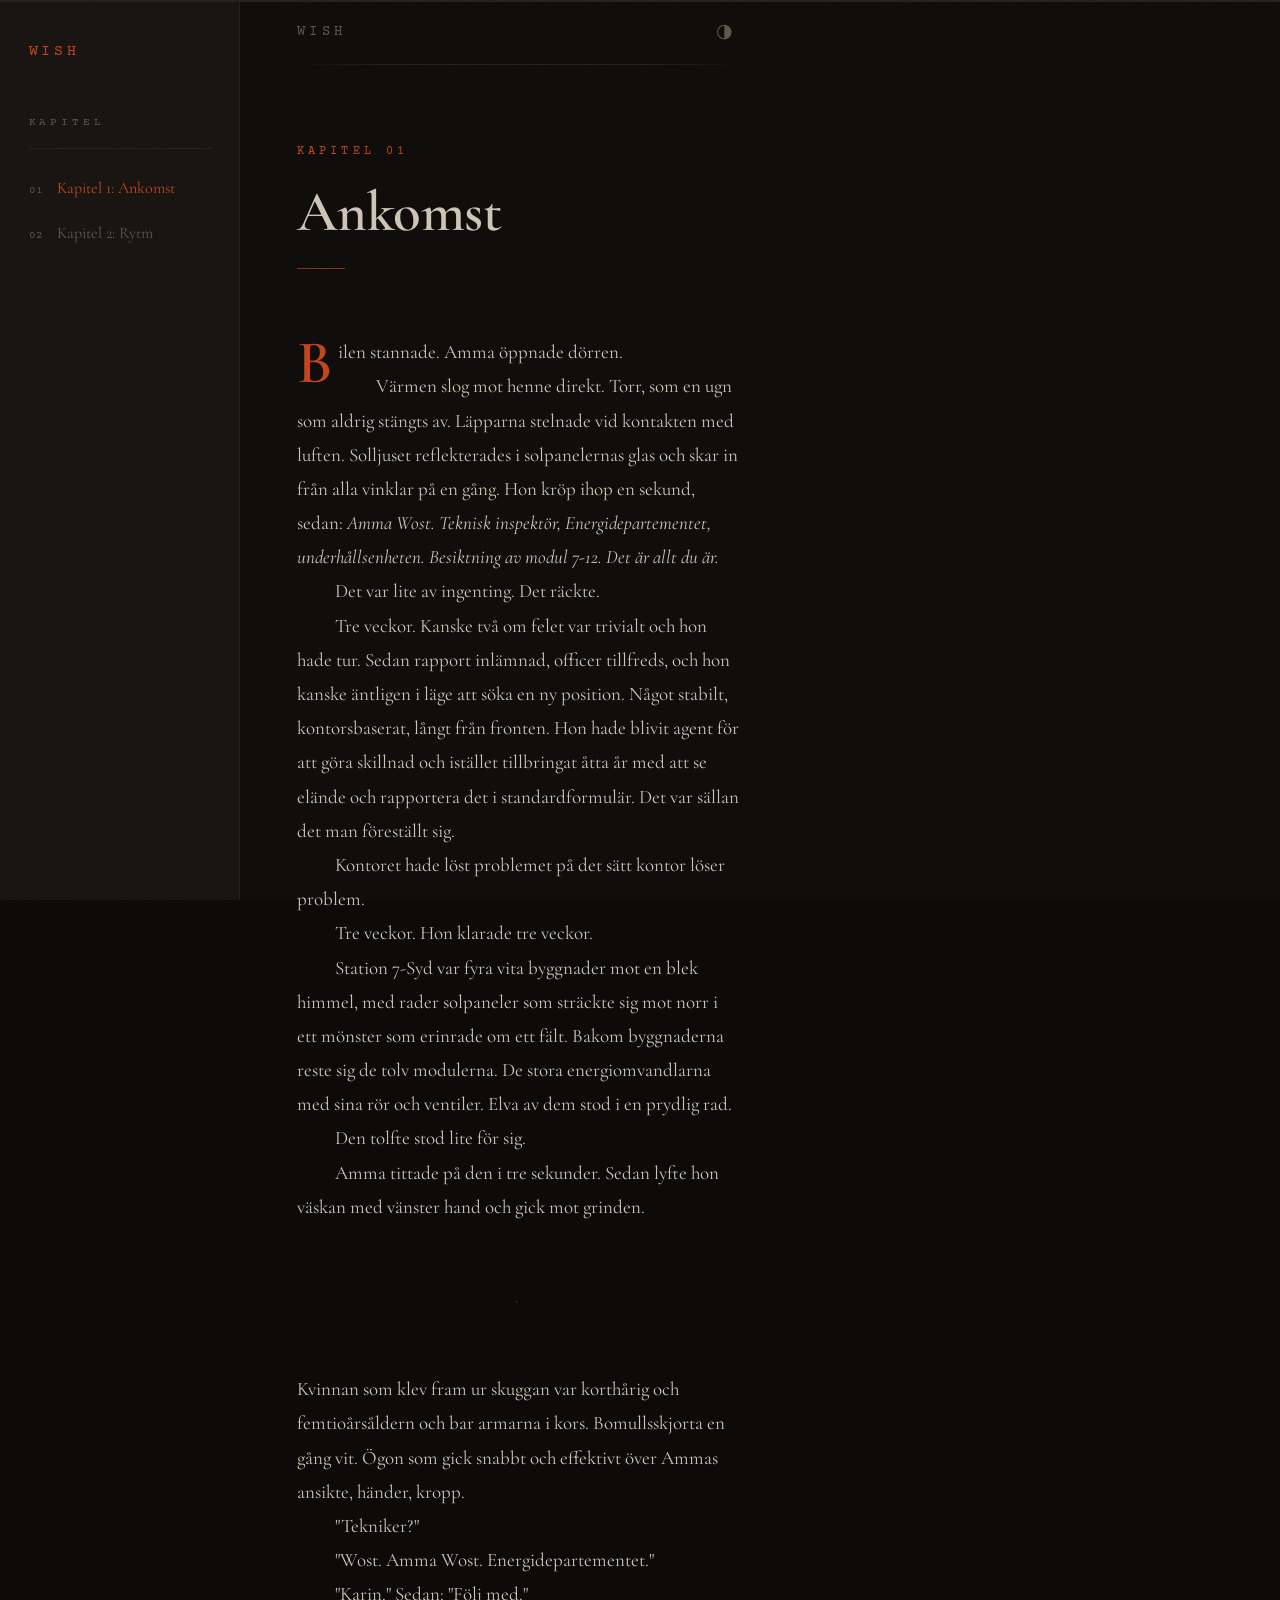
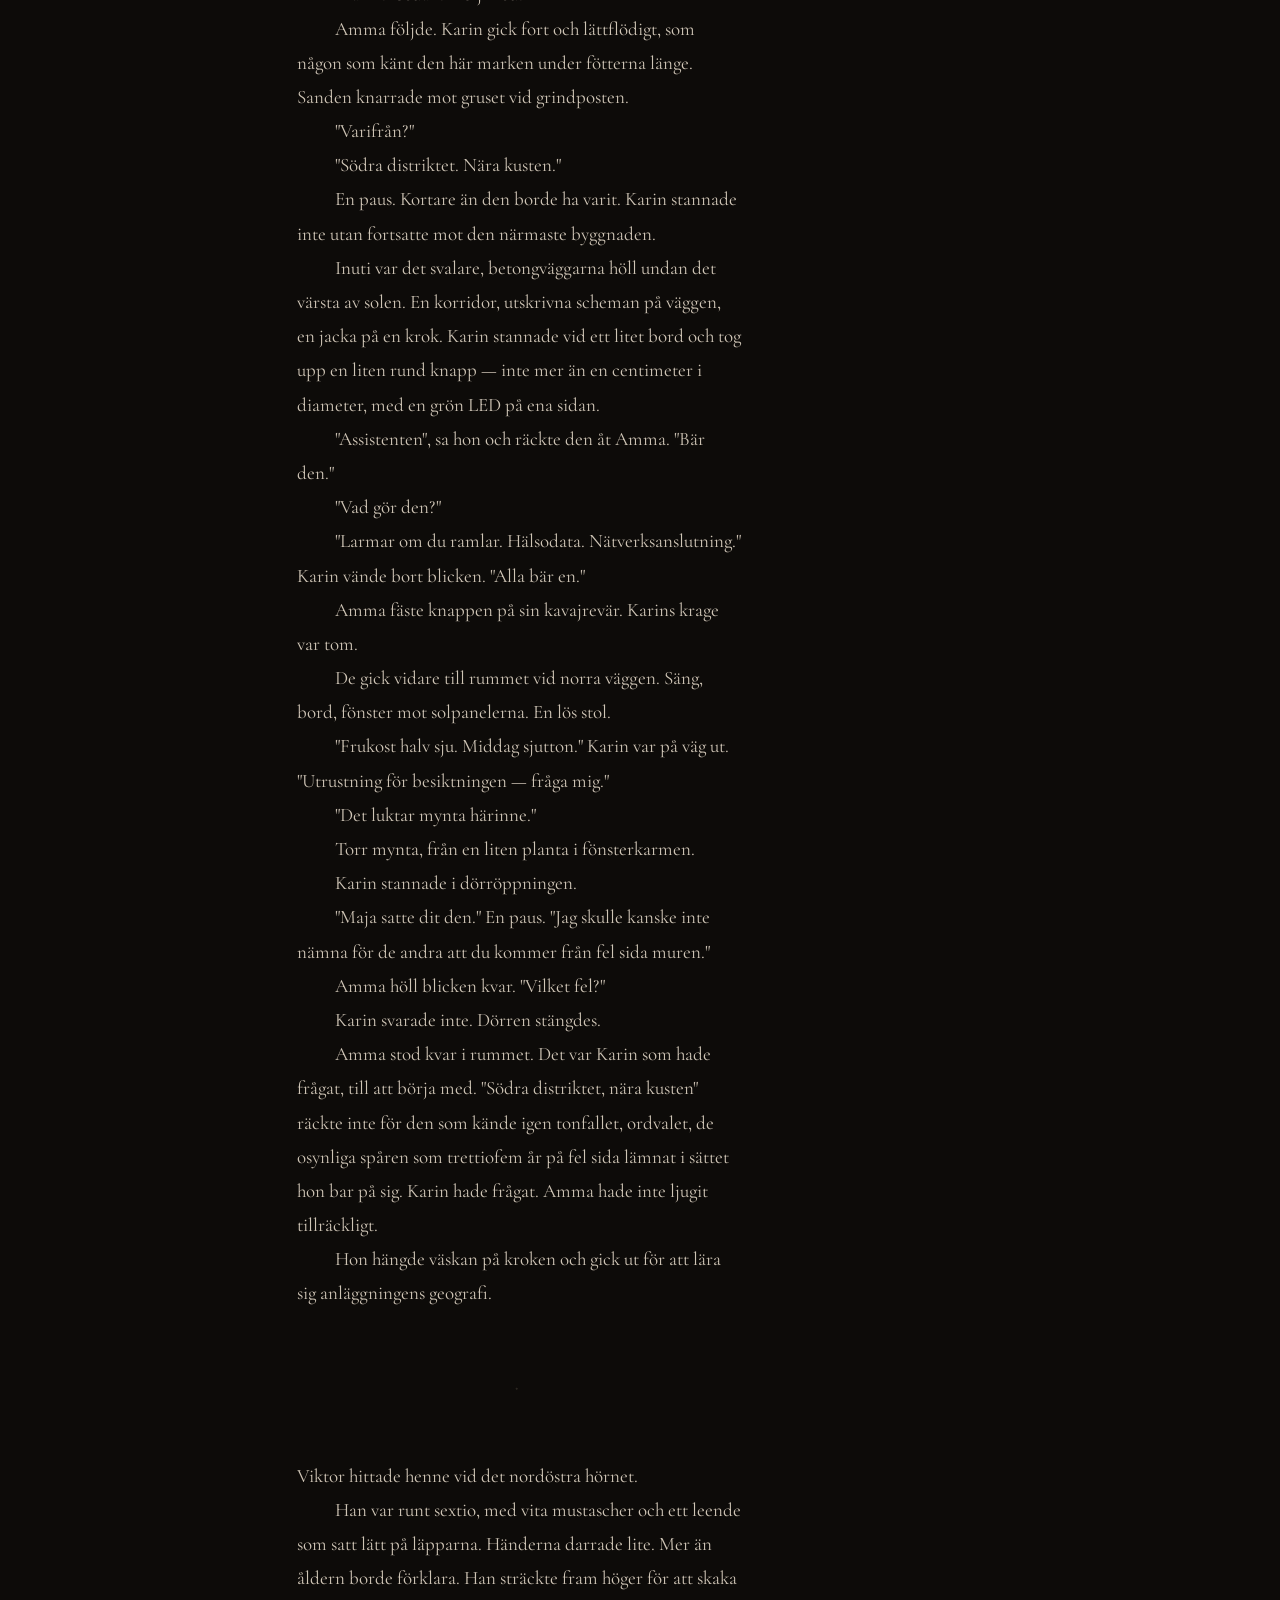
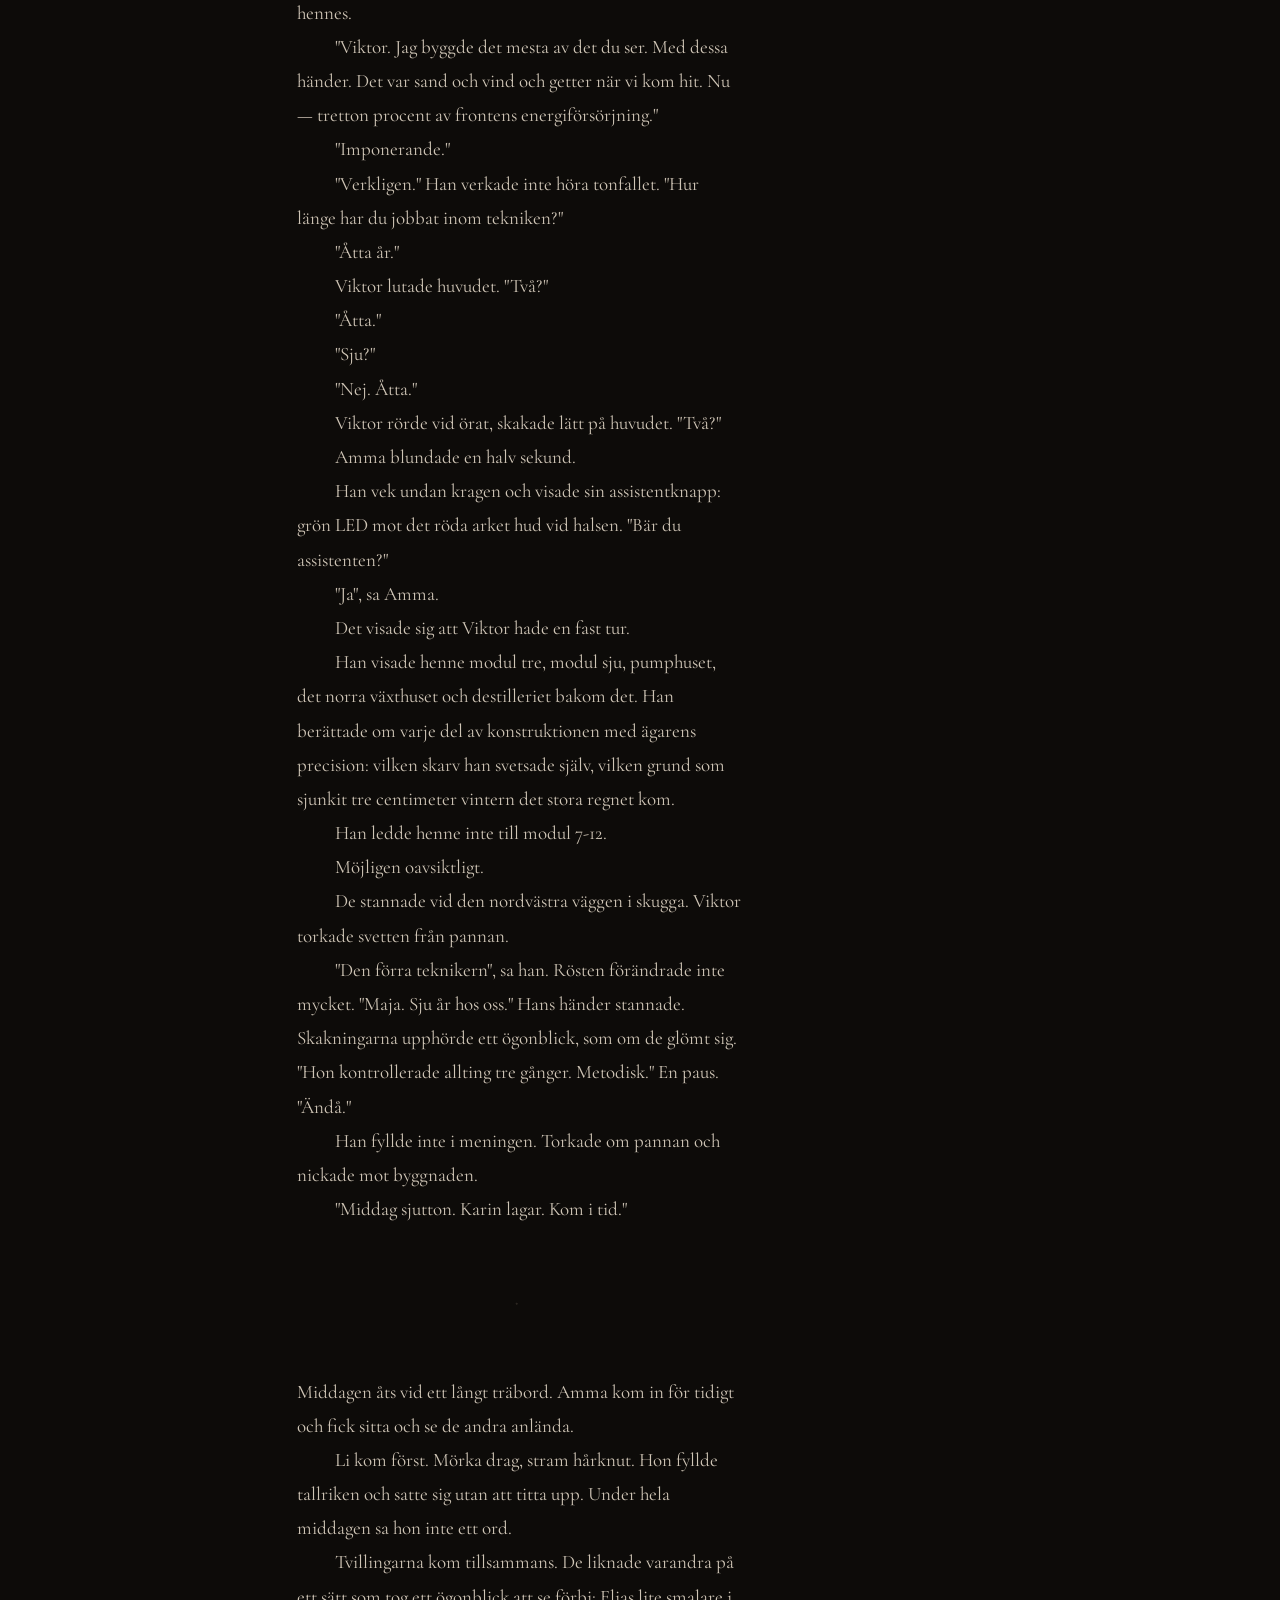
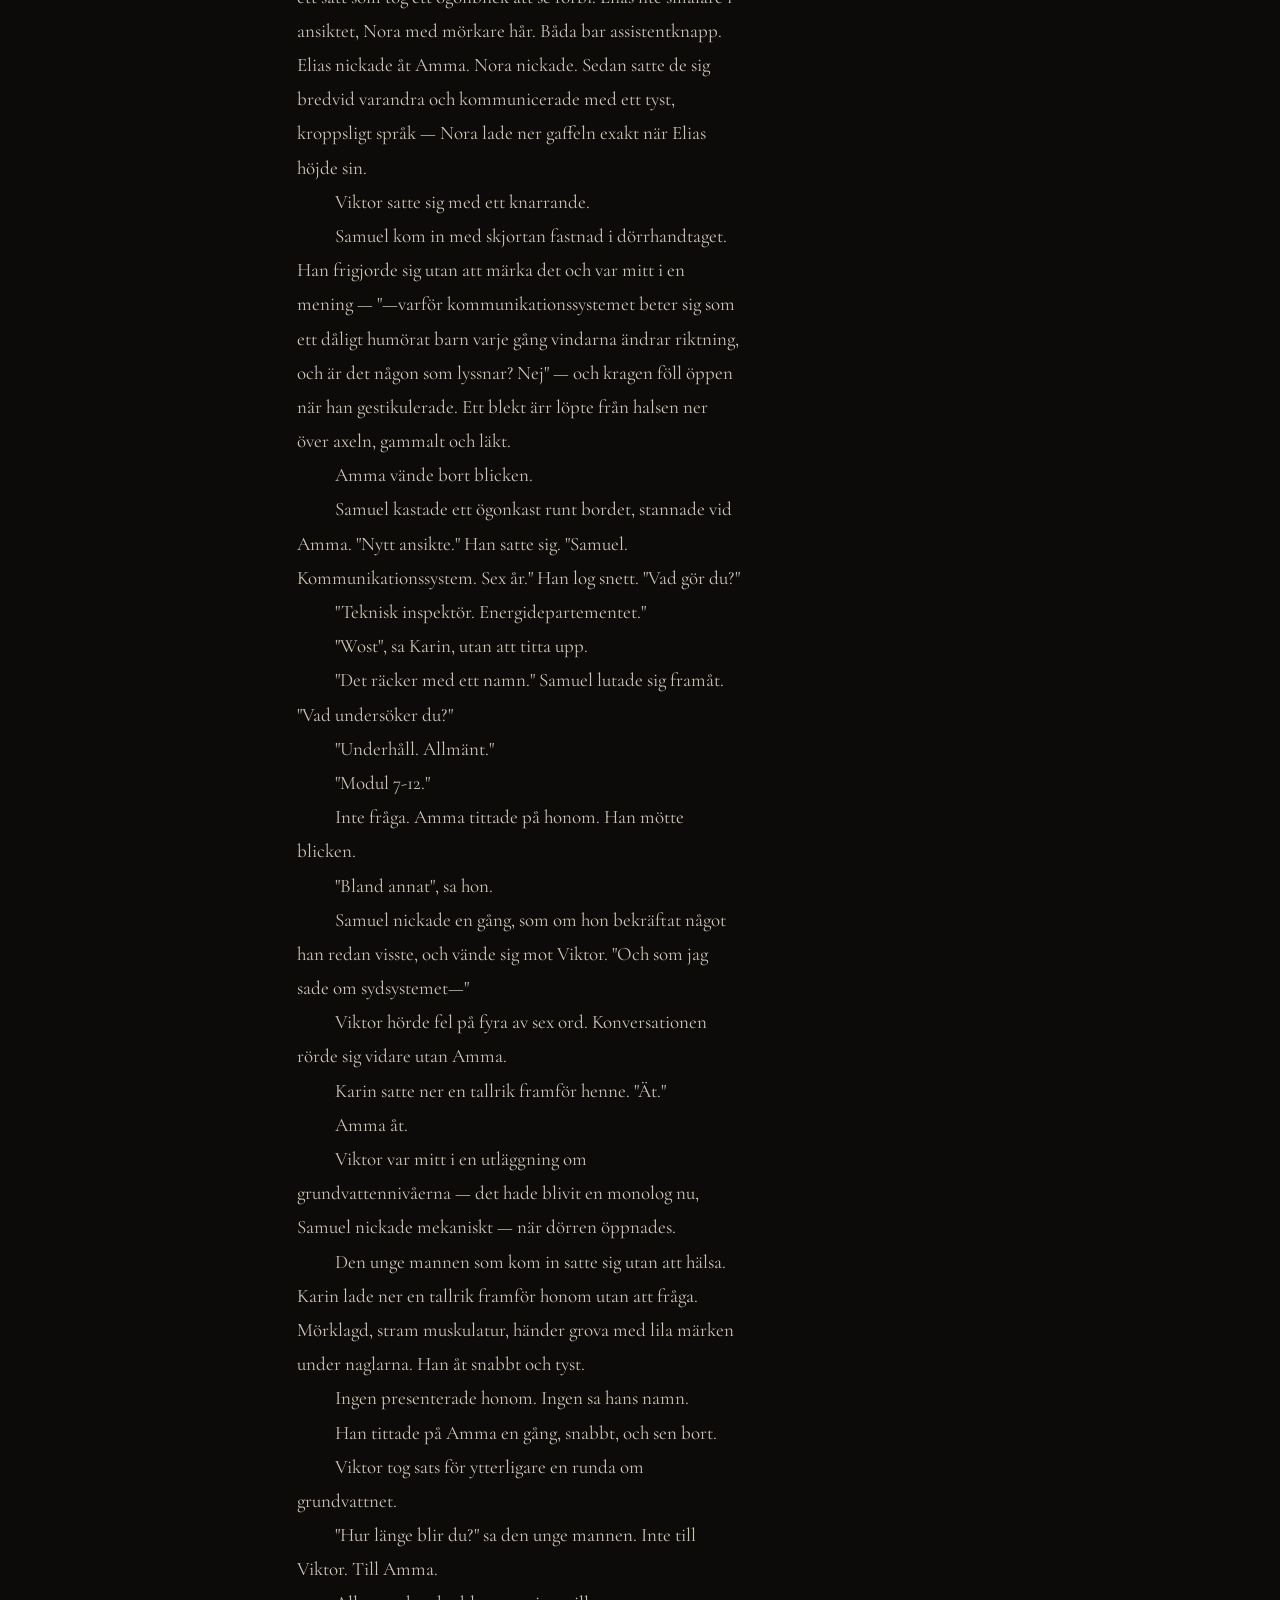
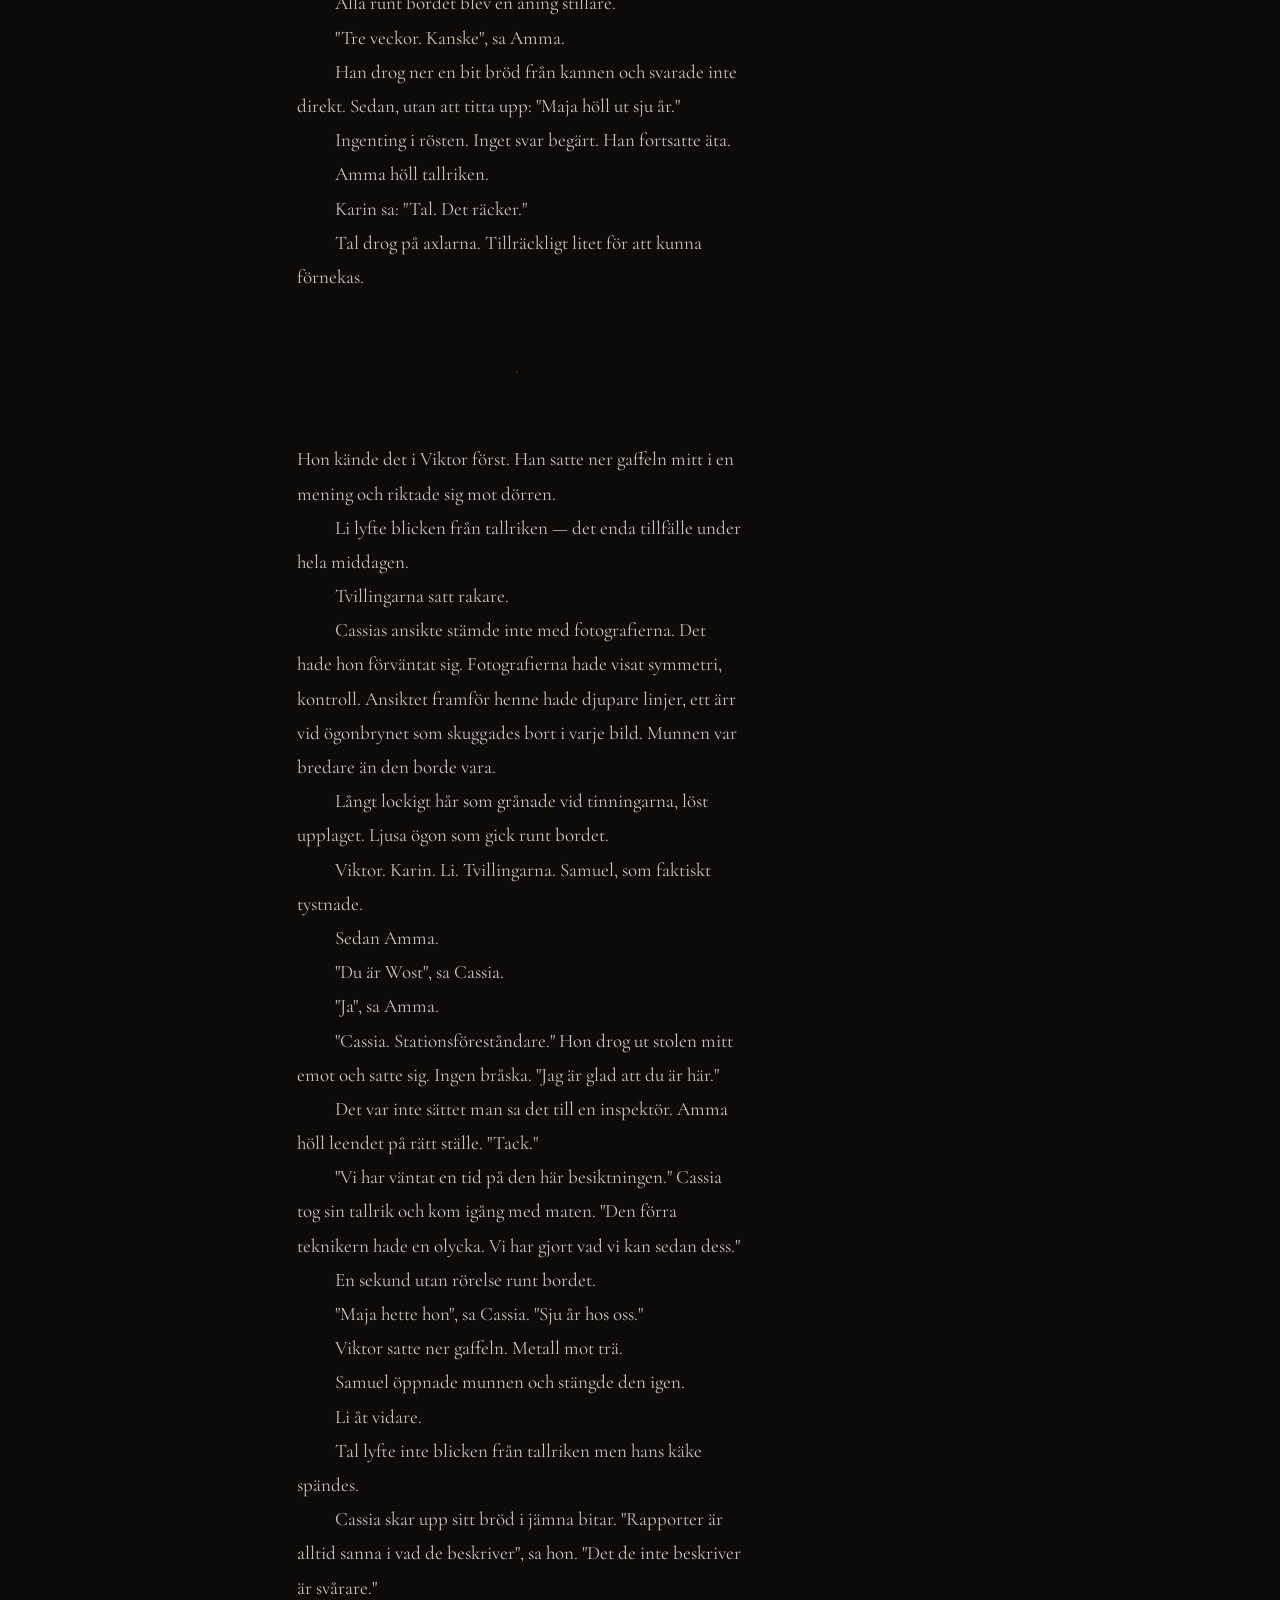
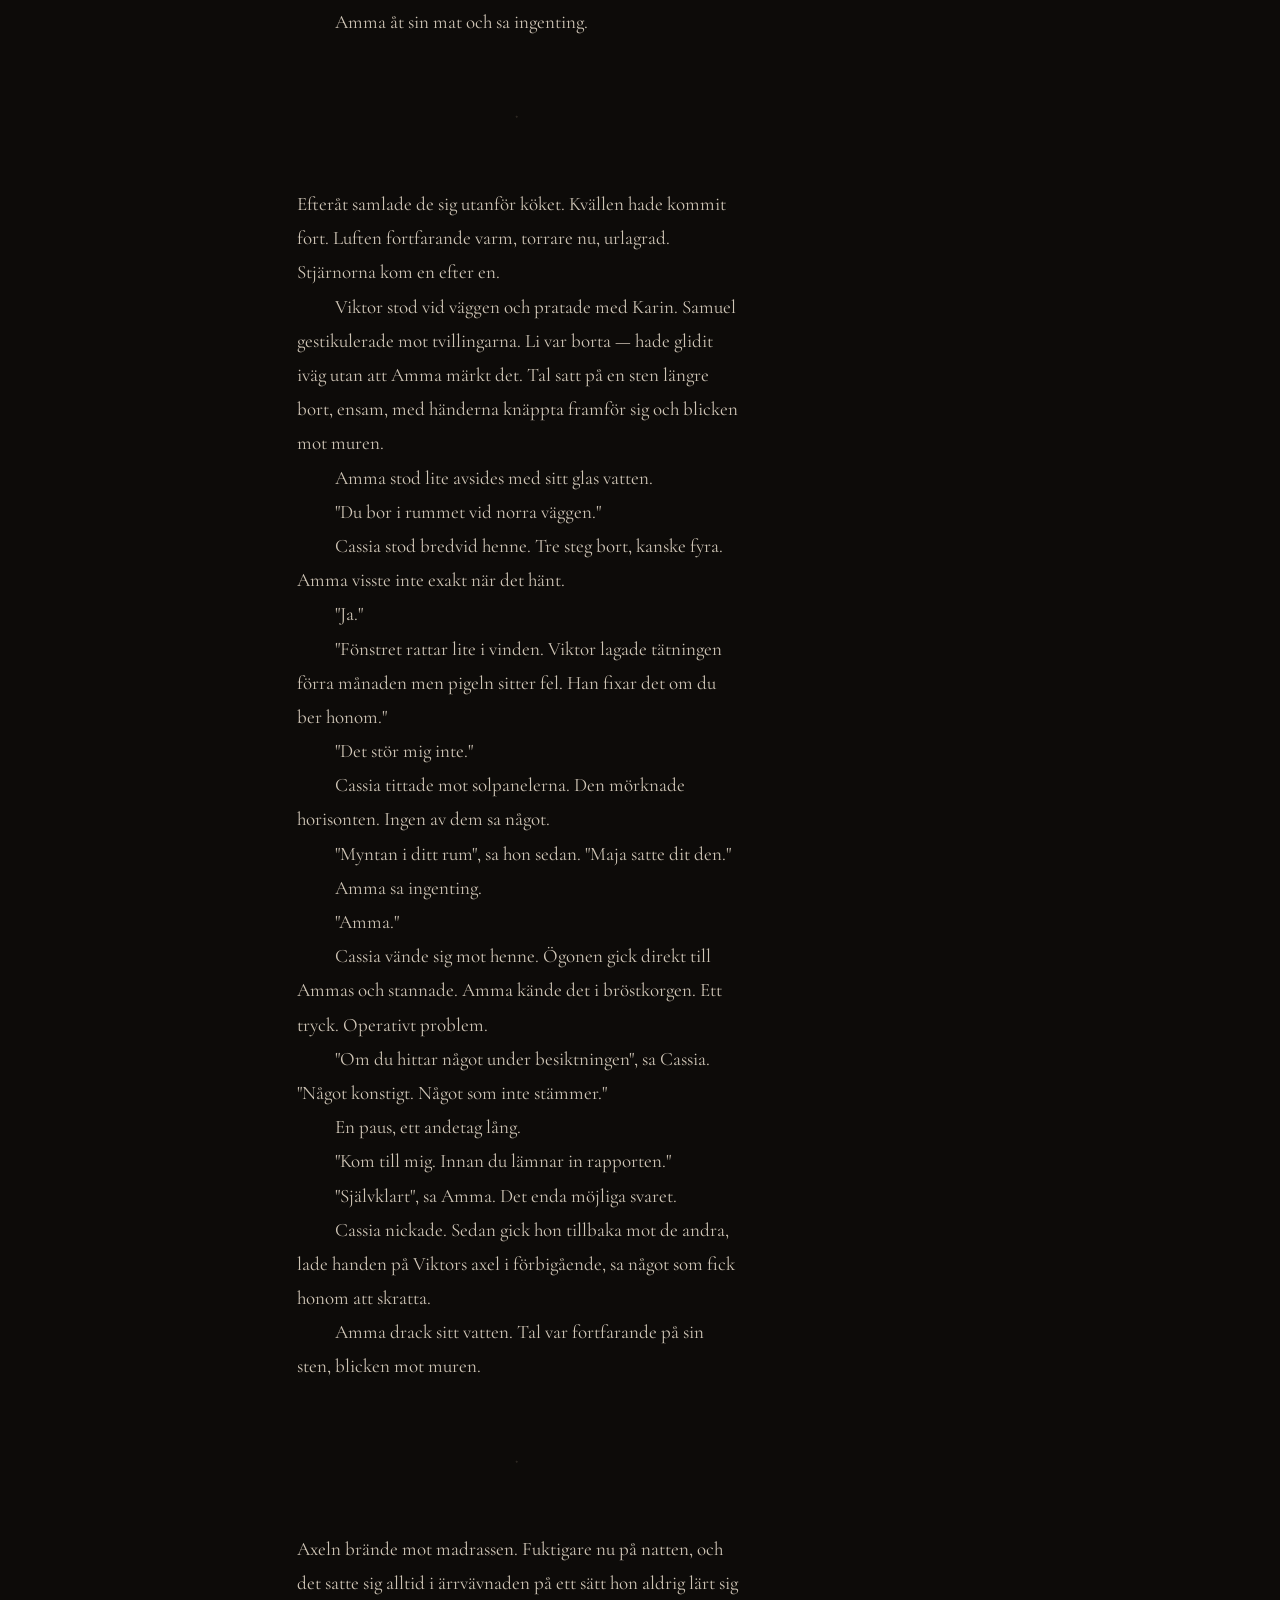
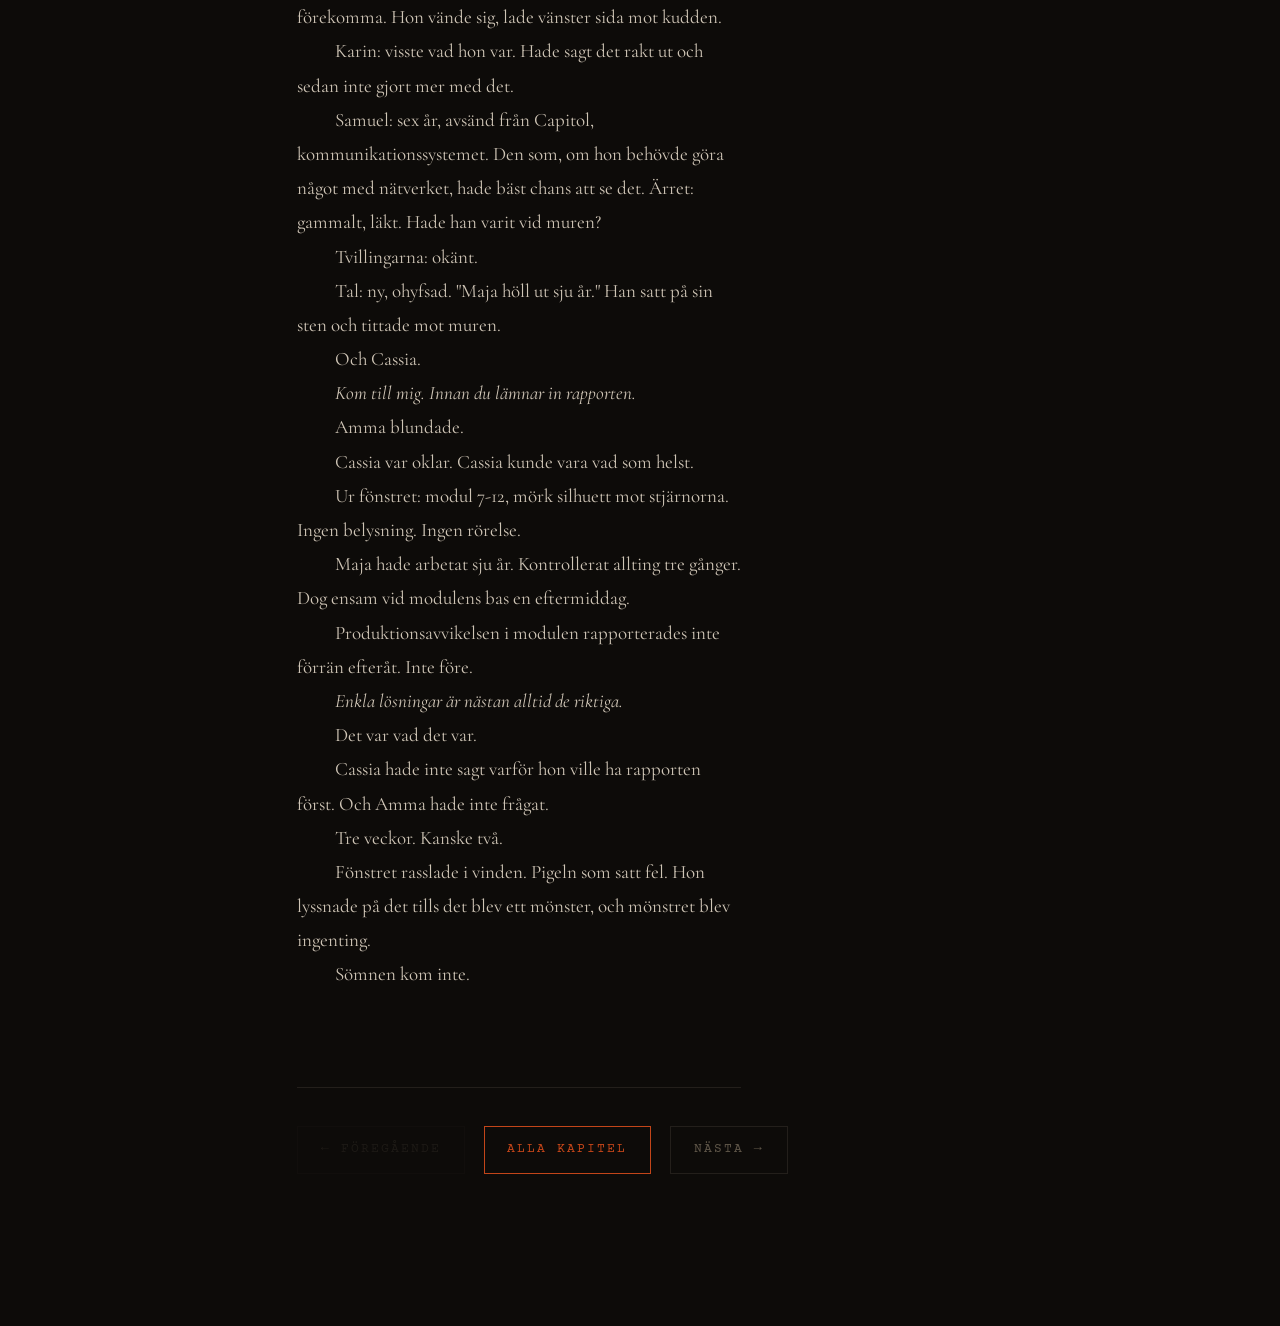
==== commit 791c74d1: "build: publish chapters 1–2 to site Co-Authored-By: Claude Opus 4.6 (1M context) <noreply@anthropic." ====
--- a/docs/chapters/chapter-1.html
+++ b/docs/chapters/chapter-1.html
@@ -18,6 +18,7 @@
     <div class="sidebar-label">Kapitel</div>
     <ol class="chapter-list">
       <li><a href="../chapters/chapter-1.html" class="active">Kapitel 1: Ankomst</a></li>
+<li><a href="../chapters/chapter-2.html">Kapitel 2: Rytm</a></li>
 
     </ol>
   </nav>
@@ -37,18 +38,24 @@
 
     <article class="chapter-body">
       <p>
-Bilen stannade och Amma räknade till tio.
-</p>
-<p>
-Det var ett gammalt mönster — inte ångest, inte tvivel, bara en tröskel mellan ett tillstånd och nästa. Tio sekunder. Sedan öppnade hon dörren.
-</p>
-<p>
-Värmen slog mot henne direkt. Inte som Capitols sommarhetta, tung och fuktig och inbäddad i kläder, utan som en ugn som aldrig stängts av. Torr. Absolut. Läpparna stelnade vid kontakten med luften. Solljuset reflekterades i solpanelernas glas och skar in från alla vinklar på en gång. Tio. Tjugo. Hon kröp ihop en sekund, räknade sedan upp: <em>Amma Wost. Teknisk inspektör, Energidepartementet, underhållsenheten. Besiktning av modul 7-12. Det är allt du är.</em>
+Bilen stannade. Amma öppnade dörren.
+</p>
+<p>
+Värmen slog mot henne direkt. Torr, som en ugn som aldrig stängts av. Läpparna stelnade vid kontakten med luften. Solljuset reflekterades i solpanelernas glas och skar in från alla vinklar på en gång. Hon kröp ihop en sekund, sedan: <em>Amma Wost. Teknisk inspektör, Energidepartementet, underhållsenheten. Besiktning av modul 7-12. Det är allt du är.</em>
 </p>
 <p>
 Det var lite av ingenting. Det räckte.
 </p>
 <p>
+Tre veckor. Kanske två om felet var trivialt och hon hade tur. Sedan rapport inlämnad, officer tillfreds, och hon kanske äntligen i läge att söka en ny position. Något stabilt, kontorsbaserat, långt från fronten. Hon hade blivit agent för att göra skillnad och istället tillbringat åtta år med att se elände och rapportera det i standardformulär. Det var sällan det man föreställt sig.
+</p>
+<p>
+Kontoret hade löst problemet på det sätt kontor löser problem.
+</p>
+<p>
+Tre veckor. Hon klarade tre veckor.
+</p>
+<p>
 Station 7-Syd var fyra vita byggnader mot en blek himmel, med rader solpaneler som sträckte sig mot norr i ett mönster som erinrade om ett fält. Bakom byggnaderna reste sig de tolv modulerna. De stora energiomvandlarna med sina rör och ventiler. Elva av dem stod i en prydlig rad.
 </p>
 <p>
@@ -59,7 +66,7 @@
 </p>
 <hr>
 <p>
-Kvinnan som klev fram ur skuggan var korthårig och femtioårsåldern och bar armarna i kors — inte defensivt, bara en position. Bomullsskjorta en gång vit. Ögon som gick snabbt och effektivt över Ammas ansikte, händer, kropp.
+Kvinnan som klev fram ur skuggan var korthårig och femtioårsåldern och bar armarna i kors. Bomullsskjorta en gång vit. Ögon som gick snabbt och effektivt över Ammas ansikte, händer, kropp.
 </p>
 <p>
 "Tekniker?"
@@ -95,7 +102,7 @@
 "Larmar om du ramlar. Hälsodata. Nätverksanslutning." Karin vände bort blicken. "Alla bär en."
 </p>
 <p>
-Amma fäste knappen på sin kavajrevär och märkte att Karin inte hade en.
+Amma fäste knappen på sin kavajrevär. Karins krage var tom.
 </p>
 <p>
 De gick vidare till rummet vid norra väggen. Säng, bord, fönster mot solpanelerna. En lös stol.
@@ -107,273 +114,323 @@
 "Det luktar mynta härinne."
 </p>
 <p>
-Det var sant. Svagt men verkligt — torr mynta, från en liten planta i fönsterkarmen. En av de ofarliga sanningarna, de Amma höll i beredskap: något verkligt, något litet, något som skapade kontakt utan att kosta något.
-</p>
-<p>
-Karin vände sig om. Stod stilla ett ögonblick.
-</p>
-<p>
-"Sellen odlade den", sa hon. "Fönsterkarmen." Utan paus, med precis samma tonläge: "Jag skulle kanske inte nämna för de andra att du kommer från fel sida muren."
+Torr mynta, från en liten planta i fönsterkarmen.
+</p>
+<p>
+Karin stannade i dörröppningen.
+</p>
+<p>
+"Maja satte dit den." En paus. "Jag skulle kanske inte nämna för de andra att du kommer från fel sida muren."
 </p>
 <p>
 Amma höll blicken kvar. "Vilket fel?"
 </p>
 <p>
-Karin svarade inte. Vände sig och gick.
+Karin svarade inte. Dörren stängdes.
+</p>
+<p>
+Amma stod kvar i rummet. Det var Karin som hade frågat, till att börja med. "Södra distriktet, nära kusten" räckte inte för den som kände igen tonfallet, ordvalet, de osynliga spåren som trettiofem år på fel sida lämnat i sättet hon bar på sig. Karin hade frågat. Amma hade inte ljugit tillräckligt.
+</p>
+<p>
+Hon hängde väskan på kroken och gick ut för att lära sig anläggningens geografi.
 </p>
 <hr>
 <p>
-Amma satte sig på sängkanten och räknade till tio. Stod sedan upp, hängde väskan på kroken, och gick ut för att lära sig anläggningens geografi.
+Viktor hittade henne vid det nordöstra hörnet.
+</p>
+<p>
+Han var runt sextio, med vita mustascher och ett leende som satt lätt på läpparna. Händerna darrade lite. Mer än åldern borde förklara. Han sträckte fram höger för att skaka hennes.
+</p>
+<p>
+"Viktor. Jag byggde det mesta av det du ser. Med dessa händer. Det var sand och vind och getter när vi kom hit. Nu — tretton procent av frontens energiförsörjning."
+</p>
+<p>
+"Imponerande."
+</p>
+<p>
+"Verkligen." Han verkade inte höra tonfallet. "Hur länge har du jobbat inom tekniken?"
+</p>
+<p>
+"Åtta år."
+</p>
+<p>
+Viktor lutade huvudet. "Två?"
+</p>
+<p>
+"Åtta."
+</p>
+<p>
+"Sju?"
+</p>
+<p>
+"Nej. Åtta."
+</p>
+<p>
+Viktor rörde vid örat, skakade lätt på huvudet. "Två?"
+</p>
+<p>
+Amma blundade en halv sekund.
+</p>
+<p>
+Han vek undan kragen och visade sin assistentknapp: grön LED mot det röda arket hud vid halsen. "Bär du assistenten?"
+</p>
+<p>
+"Ja", sa Amma.
+</p>
+<p>
+Det visade sig att Viktor hade en fast tur.
+</p>
+<p>
+Han visade henne modul tre, modul sju, pumphuset, det norra växthuset och destilleriet bakom det. Han berättade om varje del av konstruktionen med ägarens precision: vilken skarv han svetsade själv, vilken grund som sjunkit tre centimeter vintern det stora regnet kom.
+</p>
+<p>
+Han ledde henne inte till modul 7-12.
+</p>
+<p>
+Möjligen oavsiktligt.
+</p>
+<p>
+De stannade vid den nordvästra väggen i skugga. Viktor torkade svetten från pannan.
+</p>
+<p>
+"Den förra teknikern", sa han. Rösten förändrade inte mycket. "Maja. Sju år hos oss." Hans händer stannade. Skakningarna upphörde ett ögonblick, som om de glömt sig. "Hon kontrollerade allting tre gånger. Metodisk." En paus. "Ändå."
+</p>
+<p>
+Han fyllde inte i meningen. Torkade om pannan och nickade mot byggnaden.
+</p>
+<p>
+"Middag sjutton. Karin lagar. Kom i tid."
 </p>
 <hr>
 <p>
-Viktor hittade henne vid det nordöstra hörnet.
-</p>
-<p>
-Han var runt sextio, med vita mustascher och ett leende som satt lätt på läpparna. Händerna darrade lite. Mer än åldern borde förklara. Han sträckte fram höger för att skaka hennes.
-</p>
-<p>
-"Viktor. Jag byggde det mesta av det du ser. Med dessa händer. Det var sand och vind och getter när vi kom hit. Nu — tretton procent av frontens energiförsörjning."
-</p>
-<p>
-"Imponerande."
-</p>
-<p>
-"Verkligen." Han verkade inte höra tonfallet. "Hur länge har du jobbat inom tekniken?"
-</p>
-<p>
-"Åtta år."
-</p>
-<p>
-Viktor lutade huvudet. "Två?"
-</p>
-<p>
-"Åtta."
-</p>
-<p>
-"Sju?"
-</p>
-<p>
-"Nej. Åtta."
-</p>
-<p>
-"Två?" Han rörde vid örat, skakade på huvudet. "Bär du assistenten?"
-</p>
-<p>
-Han vek undan kragen och visade sin: grön LED mot det röda arket hud vid halsen. Amma fäste knappen på sin kavaj och nickade.
-</p>
-<p>
-Det visade sig att Viktor hade en fast tur.
-</p>
-<p>
-Han visade henne modul tre och modul sju och pumphuset och det norra växthuset och destilleriet bakom det. Han berättade om varje del av konstruktionen med ägarens precision: vilken skarv han svetsade själv, vilken grund som sjunkit tre centimeter vintern det stora regnet kom.
-</p>
-<p>
-Han ledde henne inte till modul 7-12.
-</p>
-<p>
-Möjligen oavsiktligt. Amma antecknade det.
-</p>
-<p>
-De stannade vid den nordvästra väggen i skugga. Viktor torkade svetten från pannan.
-</p>
-<p>
-"Den förra teknikern", sa han. Rösten förändrade inte mycket. "Sellen. Sju år hos oss." Hans händer stannade — inte lång, bara ett ögonblick, shakingen upphörde som om den glömt sig. "Han kontrollerade allting tre gånger. Metodisk." En paus. "Ändå."
-</p>
-<p>
-Han fyllde inte i meningen. Torkade om pannan och nickade mot byggnaden.
-</p>
-<p>
-"Middag sjutton. Karin lagar. Kom i tid."
+Middagen åts vid ett långt träbord. Amma kom in för tidigt och fick sitta och se de andra anlända.
+</p>
+<p>
+Li kom först. Mörka drag, stram hårknut. Hon fyllde tallriken och satte sig utan att titta upp. Under hela middagen sa hon inte ett ord.
+</p>
+<p>
+Tvillingarna kom tillsammans. De liknade varandra på ett sätt som tog ett ögonblick att se förbi: Elias lite smalare i ansiktet, Nora med mörkare hår. Båda bar assistentknapp. Elias nickade åt Amma. Nora nickade. Sedan satte de sig bredvid varandra och kommunicerade med ett tyst, kroppsligt språk — Nora lade ner gaffeln exakt när Elias höjde sin.
+</p>
+<p>
+Viktor satte sig med ett knarrande.
+</p>
+<p>
+Samuel kom in med skjortan fastnad i dörrhandtaget. Han frigjorde sig utan att märka det och var mitt i en mening — "—varför kommunikationssystemet beter sig som ett dåligt humörat barn varje gång vindarna ändrar riktning, och är det någon som lyssnar? Nej" — och kragen föll öppen när han gestikulerade. Ett blekt ärr löpte från halsen ner över axeln, gammalt och läkt.
+</p>
+<p>
+Amma vände bort blicken.
+</p>
+<p>
+Samuel kastade ett ögonkast runt bordet, stannade vid Amma. "Nytt ansikte." Han satte sig. "Samuel. Kommunikationssystem. Sex år." Han log snett. "Vad gör du?"
+</p>
+<p>
+"Teknisk inspektör. Energidepartementet."
+</p>
+<p>
+"Wost", sa Karin, utan att titta upp.
+</p>
+<p>
+"Det räcker med ett namn." Samuel lutade sig framåt. "Vad undersöker du?"
+</p>
+<p>
+"Underhåll. Allmänt."
+</p>
+<p>
+"Modul 7-12."
+</p>
+<p>
+Inte fråga. Amma tittade på honom. Han mötte blicken.
+</p>
+<p>
+"Bland annat", sa hon.
+</p>
+<p>
+Samuel nickade en gång, som om hon bekräftat något han redan visste, och vände sig mot Viktor. "Och som jag sade om sydsystemet—"
+</p>
+<p>
+Viktor hörde fel på fyra av sex ord. Konversationen rörde sig vidare utan Amma.
+</p>
+<p>
+Karin satte ner en tallrik framför henne. "Ät."
+</p>
+<p>
+Amma åt.
+</p>
+<p>
+Viktor var mitt i en utläggning om grundvattennivåerna — det hade blivit en monolog nu, Samuel nickade mekaniskt — när dörren öppnades.
+</p>
+<p>
+Den unge mannen som kom in satte sig utan att hälsa. Karin lade ner en tallrik framför honom utan att fråga. Mörklagd, stram muskulatur, händer grova med lila märken under naglarna. Han åt snabbt och tyst.
+</p>
+<p>
+Ingen presenterade honom. Ingen sa hans namn.
+</p>
+<p>
+Han tittade på Amma en gång, snabbt, och sen bort.
+</p>
+<p>
+Viktor tog sats för ytterligare en runda om grundvattnet.
+</p>
+<p>
+"Hur länge blir du?" sa den unge mannen. Inte till Viktor. Till Amma.
+</p>
+<p>
+Alla runt bordet blev en aning stillare.
+</p>
+<p>
+"Tre veckor. Kanske", sa Amma.
+</p>
+<p>
+Han drog ner en bit bröd från kannen och svarade inte direkt. Sedan, utan att titta upp: "Maja höll ut sju år."
+</p>
+<p>
+Ingenting i rösten. Inget svar begärt. Han fortsatte äta.
+</p>
+<p>
+Amma höll tallriken.
+</p>
+<p>
+Karin sa: "Tal. Det räcker."
+</p>
+<p>
+Tal drog på axlarna. Tillräckligt litet för att kunna förnekas.
 </p>
 <hr>
 <p>
-Middagen åts vid ett långt träbord. Amma kom in för tidigt och fick sitta och se de andra anlända.
-</p>
-<p>
-Li kom först. Mörka drag, stram hårknut. Hon fyllde tallriken och satte sig utan att titta upp. Under hela middagen sa hon inte ett ord.
-</p>
-<p>
-Tvillingarna kom tillsammans. De liknade varandra på ett sätt som tog ett ögonblick att se förbi: Elias lite smalare i ansiktet, Nora med mörkare hår. Båda bar assistentknapp. Elias nickade åt Amma. Nora nickade. Sedan satte de sig bredvid varandra och kommunicerade med ett tyst, kroppsligt språk — Nora lade ner gaffeln exakt när Elias höjde sin.
-</p>
-<p>
-Viktor satte sig med ett knarrande.
-</p>
-<p>
-Samuel kom in med krokskaftet av skjortan fastnat i dörrhandtaget. Han frigjorde sig utan att märka det och var mitt i en mening — "—varför kommunikationssystemet beter sig som ett dåligt humörat barn varje gång vindarna ändrar riktning, och är det någon som lyssnar? Nej" — och hans skjortkrage föll öppen när han gestikulerade, och Amma såg det: ett blekt ärr som löpte från halsen ner över axeln, gammalt och läkt men synligt mot skinnet.
-</p>
-<p>
-Hon märkte det. Arkiverade det. Vände bort blicken.
-</p>
-<p>
-Samuel kastade ett ögonkast runt bordet, stannade vid Amma. "Nytt ansikte." Han satte sig. "Samuel. Kommunikationssystem. Sex år." Det sneda leendet, ett slag till vänster, nådde inte ögonen. "Vad gör du?"
-</p>
-<p>
-"Teknisk inspektör. Energidepartementet."
-</p>
-<p>
-"Wost", sa Karin, utan att titta upp.
-</p>
-<p>
-"Det räcker med ett namn." Samuel fäste blicken på Amma med ett intresse lätt att missa bakom pratigheten. "Vad undersöker du?"
-</p>
-<p>
-"Underhåll. Allmänt."
-</p>
-<p>
-"Modul 7-12."
-</p>
-<p>
-Inte fråga. Amma tittade på honom. Han mötte blicken — ögonen räknade, stilla och metodiska bakom munvigheten.
-</p>
-<p>
-"Bland annat", sa hon.
-</p>
-<p>
-Samuel nickade en gång, som om hon bekräftat något han redan visste, och vände sig mot Viktor. "Och som jag sade om sydsystemet—"
-</p>
-<p>
-Viktor hörde fel på fyra av sex ord. Konversationen rörde sig vidare utan Amma.
-</p>
-<p>
-Karin satte ner en tallrik framför henne. "Ät."
-</p>
-<p>
-Amma åt.
+Hon kände det i Viktor först. Han satte ner gaffeln mitt i en mening och riktade sig mot dörren.
+</p>
+<p>
+Li lyfte blicken från tallriken — det enda tillfälle under hela middagen.
+</p>
+<p>
+Tvillingarna satt rakare.
+</p>
+<p>
+Cassias ansikte stämde inte med fotografierna. Det hade hon förväntat sig. Fotografierna hade visat symmetri, kontroll. Ansiktet framför henne hade djupare linjer, ett ärr vid ögonbrynet som skuggades bort i varje bild. Munnen var bredare än den borde vara.
+</p>
+<p>
+Långt lockigt hår som grånade vid tinningarna, löst upplaget. Ljusa ögon som gick runt bordet.
+</p>
+<p>
+Viktor. Karin. Li. Tvillingarna. Samuel, som faktiskt tystnade.
+</p>
+<p>
+Sedan Amma.
+</p>
+<p>
+"Du är Wost", sa Cassia.
+</p>
+<p>
+"Ja", sa Amma.
+</p>
+<p>
+"Cassia. Stationsföreståndare." Hon drog ut stolen mitt emot och satte sig. Ingen bråska. "Jag är glad att du är här."
+</p>
+<p>
+Det var inte sättet man sa det till en inspektör. Amma höll leendet på rätt ställe. "Tack."
+</p>
+<p>
+"Vi har väntat en tid på den här besiktningen." Cassia tog sin tallrik och kom igång med maten. "Den förra teknikern hade en olycka. Vi har gjort vad vi kan sedan dess."
+</p>
+<p>
+En sekund utan rörelse runt bordet.
+</p>
+<p>
+"Maja hette hon", sa Cassia. "Sju år hos oss."
+</p>
+<p>
+Viktor satte ner gaffeln. Metall mot trä.
+</p>
+<p>
+Samuel öppnade munnen och stängde den igen.
+</p>
+<p>
+Li åt vidare.
+</p>
+<p>
+Tal lyfte inte blicken från tallriken men hans käke spändes.
+</p>
+<p>
+Cassia skar upp sitt bröd i jämna bitar. "Rapporter är alltid sanna i vad de beskriver", sa hon. "Det de inte beskriver är svårare."
+</p>
+<p>
+Amma åt sin mat och sa ingenting.
 </p>
 <hr>
 <p>
-Hon kände det i Viktor först. Han satte ner gaffeln mitt i en mening och riktade sig mot dörren.
-</p>
-<p>
-Li lyfte blicken från tallriken — det enda tillfälle under hela middagen.
-</p>
-<p>
-Tvillingarna satt rakare.
-</p>
-<p>
-Cassia P:s ansikte var inte vad fotografierna visade. Det var problemet med fotografier: de visade en kontur, ett leende, en position. De visade inte ett ansikte som var <em>fullständigt</em> — svårt att titta bort ifrån, inte för skönhetens skull utan för närvaron. Inte konventionellt vackert. Omöjligt att sluta se.
-</p>
-<p>
-Hon rörde sig in i rummet utan att ta mer plats än kroppen krävde, och ändå förändrades någonting. Långt lockigt hår som grånade vid tinningarna, löst upplaget. Ljusa ögon som gick runt bordet med ett stilla, lyssnande uttryck.
-</p>
-<p>
-Viktor. Karin. Li. Tvillingarna. Samuel, som faktiskt tystnade.
-</p>
-<p>
-Sedan Amma.
-</p>
-<p>
-"Du är Wost", sa Cassia.
-</p>
-<p>
-"Ja", sa Amma.
-</p>
-<p>
-"Cassia. Stationsföreståndare." Hon drog ut stolen mitt emot och satte sig. Ingen bråska. "Jag är glad att du är här."
-</p>
-<p>
-Det var inte sättet man sa det till en inspektör. Amma höll leendet på rätt ställe. "Tack."
-</p>
-<p>
-"Vi har väntat en tid på den här besiktningen." Cassia tog sin tallrik och kom igång med maten. "Den förra teknikern hade en olycka. Vi har gjort vad vi kan sedan dess."
-</p>
-<p>
-En sekund utan rörelse runt bordet.
-</p>
-<p>
-"Sellen hette han", sa Cassia. "Sju år hos oss."
-</p>
-<p>
-Viktor satte ner gaffeln. Metall mot trä.
-</p>
-<p>
-Samuel öppnade munnen och stängde den igen.
-</p>
-<p>
-Li åt vidare.
-</p>
-<p>
-Cassia skar upp sitt bröd i jämna bitar. "Rapporter är alltid sanna i vad de beskriver", sa hon. Ingen bitterhet, ingen anklagelse. "Det de inte beskriver är svårare."
-</p>
-<p>
-Amma åt sin mat och sa ingenting.
+Efteråt samlade de sig utanför köket. Kvällen hade kommit fort. Luften fortfarande varm, torrare nu, urlagrad. Stjärnorna kom en efter en.
+</p>
+<p>
+Viktor stod vid väggen och pratade med Karin. Samuel gestikulerade mot tvillingarna. Li var borta — hade glidit iväg utan att Amma märkt det. Tal satt på en sten längre bort, ensam, med händerna knäppta framför sig och blicken mot muren.
+</p>
+<p>
+Amma stod lite avsides med sitt glas vatten.
+</p>
+<p>
+"Du bor i rummet vid norra väggen."
+</p>
+<p>
+Cassia stod bredvid henne. Tre steg bort, kanske fyra. Amma visste inte exakt när det hänt.
+</p>
+<p>
+"Ja."
+</p>
+<p>
+"Fönstret rattar lite i vinden. Viktor lagade tätningen förra månaden men pigeln sitter fel. Han fixar det om du ber honom."
+</p>
+<p>
+"Det stör mig inte."
+</p>
+<p>
+Cassia tittade mot solpanelerna. Den mörknade horisonten. Ingen av dem sa något.
+</p>
+<p>
+"Myntan i ditt rum", sa hon sedan. "Maja satte dit den."
+</p>
+<p>
+Amma sa ingenting.
+</p>
+<p>
+"Amma."
+</p>
+<p>
+Cassia vände sig mot henne. Ögonen gick direkt till Ammas och stannade. Amma kände det i bröstkorgen. Ett tryck. Operativt problem.
+</p>
+<p>
+"Om du hittar något under besiktningen", sa Cassia. "Något konstigt. Något som inte stämmer."
+</p>
+<p>
+En paus, ett andetag lång.
+</p>
+<p>
+"Kom till mig. Innan du lämnar in rapporten."
+</p>
+<p>
+"Självklart", sa Amma. Det enda möjliga svaret.
+</p>
+<p>
+Cassia nickade. Sedan gick hon tillbaka mot de andra, lade handen på Viktors axel i förbigående, sa något som fick honom att skratta.
+</p>
+<p>
+Amma drack sitt vatten. Tal var fortfarande på sin sten, blicken mot muren.
 </p>
 <hr>
 <p>
-Efteråt samlade de sig utanför köket. Kvällen hade kommit fort, utan träd och utan höghus att hålla kvar solen med. Luften fortfarande varm men annorlunda nu — torrare, urlagrad. Stjärnorna kom en efter en.
-</p>
-<p>
-Viktor stod vid väggen och pratade med Karin. Samuel gestikulerade mot tvillingarna. Li var borta — hade glidit iväg utan att Amma märkt det.
-</p>
-<p>
-Amma stod lite avsides med sitt glas vatten.
-</p>
-<p>
-"Du bor i rummet vid norra väggen."
-</p>
-<p>
-Cassia stod bredvid henne. Amma visste inte exakt när det hänt — ingen rörelse hon registrerat, bara närvaro. Tre steg bort, kanske fyra.
-</p>
-<p>
-"Ja."
-</p>
-<p>
-"Fönstret rattar lite i vinden. Viktor lagade tätningen förra månaden men pigeln sitter fel. Han fixar det om du ber honom."
-</p>
-<p>
-"Det stör mig inte."
-</p>
-<p>
-Cassia tittade mot solpanelerna. Mot den mörknade horisonten. Tystnad utan behov av att fylla den.
-</p>
-<p>
-"Myntan i ditt rum", sa hon sedan. "Sellen satte dit den."
-</p>
-<p>
-Amma sa ingenting.
-</p>
-<p>
-"Amma."
-</p>
-<p>
-Cassia vände sig mot henne. En naturlig rörelse. Hennes ögon gick direkt till Ammas och stannade, och Amma kände det — inte i tanken utan i bröstkorgen, ett litet tryck, ett signal hon inte hade ett namn på och inte ville ha ett.
-</p>
-<p>
-"Om du hittar något under besiktningen", sa Cassia. "Något konstigt. Något som inte stämmer."
-</p>
-<p>
-En paus, exakt ett andetag lång.
-</p>
-<p>
-"Kom till mig. Innan du lämnar in rapporten."
-</p>
-<p>
-"Självklart", sa Amma. Det enda möjliga svaret.
-</p>
-<p>
-Cassia nickade. En gång, liten. Sedan gick hon tillbaka mot de andra — lade handen på Viktors axel i förbigående, sa något som fick hans skratt att komma oavsiktligt och äkta.
-</p>
-<p>
-Amma drack sitt vatten.
-</p>
-<hr>
-<p>
-Ammas rum var tre steg brett och fyra steg djupt. Hon visste det för att hon mätt det, tre gånger, med exakt samma steg.
-</p>
-<p>
 Axeln brände mot madrassen. Fuktigare nu på natten, och det satte sig alltid i ärrvävnaden på ett sätt hon aldrig lärt sig förekomma. Hon vände sig, lade vänster sida mot kudden.
 </p>
 <p>
-Karin: visste vad hon var. Hade sagt det rakt ut utan drama och sedan inte gjort mer med det. Möjligen välvilja. Möjligen en påminnelse om skuld.
-</p>
-<p>
-Samuel: sex år, avslaget från Capitol, kommunikationssystemet. Den som, om hon behövde göra något med nätverket, hade bäst chans att se det. Ärret: gammalt, läkt. Hade han varit vid muren?
+Karin: visste vad hon var. Hade sagt det rakt ut och sedan inte gjort mer med det.
+</p>
+<p>
+Samuel: sex år, avsänd från Capitol, kommunikationssystemet. Den som, om hon behövde göra något med nätverket, hade bäst chans att se det. Ärret: gammalt, läkt. Hade han varit vid muren?
 </p>
 <p>
 Tvillingarna: okänt.
 </p>
 <p>
+Tal: ny, ohyfsad. "Maja höll ut sju år." Han satt på sin sten och tittade mot muren.
+</p>
+<p>
 Och Cassia.
 </p>
 <p>
@@ -383,16 +440,13 @@
 Amma blundade.
 </p>
 <p>
-Cassia var oklar. Cassia kunde vara vad som helst. Och signalen som satt kvar i bröstet nu — det var ett operativt problem, ingenting mer. Att bli behandlad som en jämlike av fel person. Att bli läsbar.
-</p>
-<p>
-Hon hade arbetat åtta år med att vara osynlig. Åtta år — det antalet var sant, det var det hon höll fast vid. Sju och sex var de andras år, inte hennes. Hon räknade dem inte in.
+Cassia var oklar. Cassia kunde vara vad som helst.
 </p>
 <p>
 Ur fönstret: modul 7-12, mörk silhuett mot stjärnorna. Ingen belysning. Ingen rörelse.
 </p>
 <p>
-Sellen hade arbetat sju år. Kontrollerat allting tre gånger. Dog ensam vid modulens bas en eftermiddag.
+Maja hade arbetat sju år. Kontrollerat allting tre gånger. Dog ensam vid modulens bas en eftermiddag.
 </p>
 <p>
 Produktionsavvikelsen i modulen rapporterades inte förrän efteråt. Inte före.
@@ -404,10 +458,13 @@
 Det var vad det var.
 </p>
 <p>
-Takplankor: sexton. Sexton igen.
-</p>
-<p>
 Cassia hade inte sagt varför hon ville ha rapporten först. Och Amma hade inte frågat.
+</p>
+<p>
+Tre veckor. Kanske två.
+</p>
+<p>
+Fönstret rasslade i vinden. Pigeln som satt fel. Hon lyssnade på det tills det blev ett mönster, och mönstret blev ingenting.
 </p>
 <p>
 Sömnen kom inte.
@@ -417,7 +474,7 @@
     <div class="chapter-footer">
       <span class="nav-btn disabled">← Föregående</span>
       <a class="nav-btn home-btn" href="../index.html">Alla kapitel</a>
-      <span class="nav-btn disabled">Nästa →</span>
+      <a class="nav-btn" href="chapter-2.html">Nästa →</a>
     </div>
   </div>
 
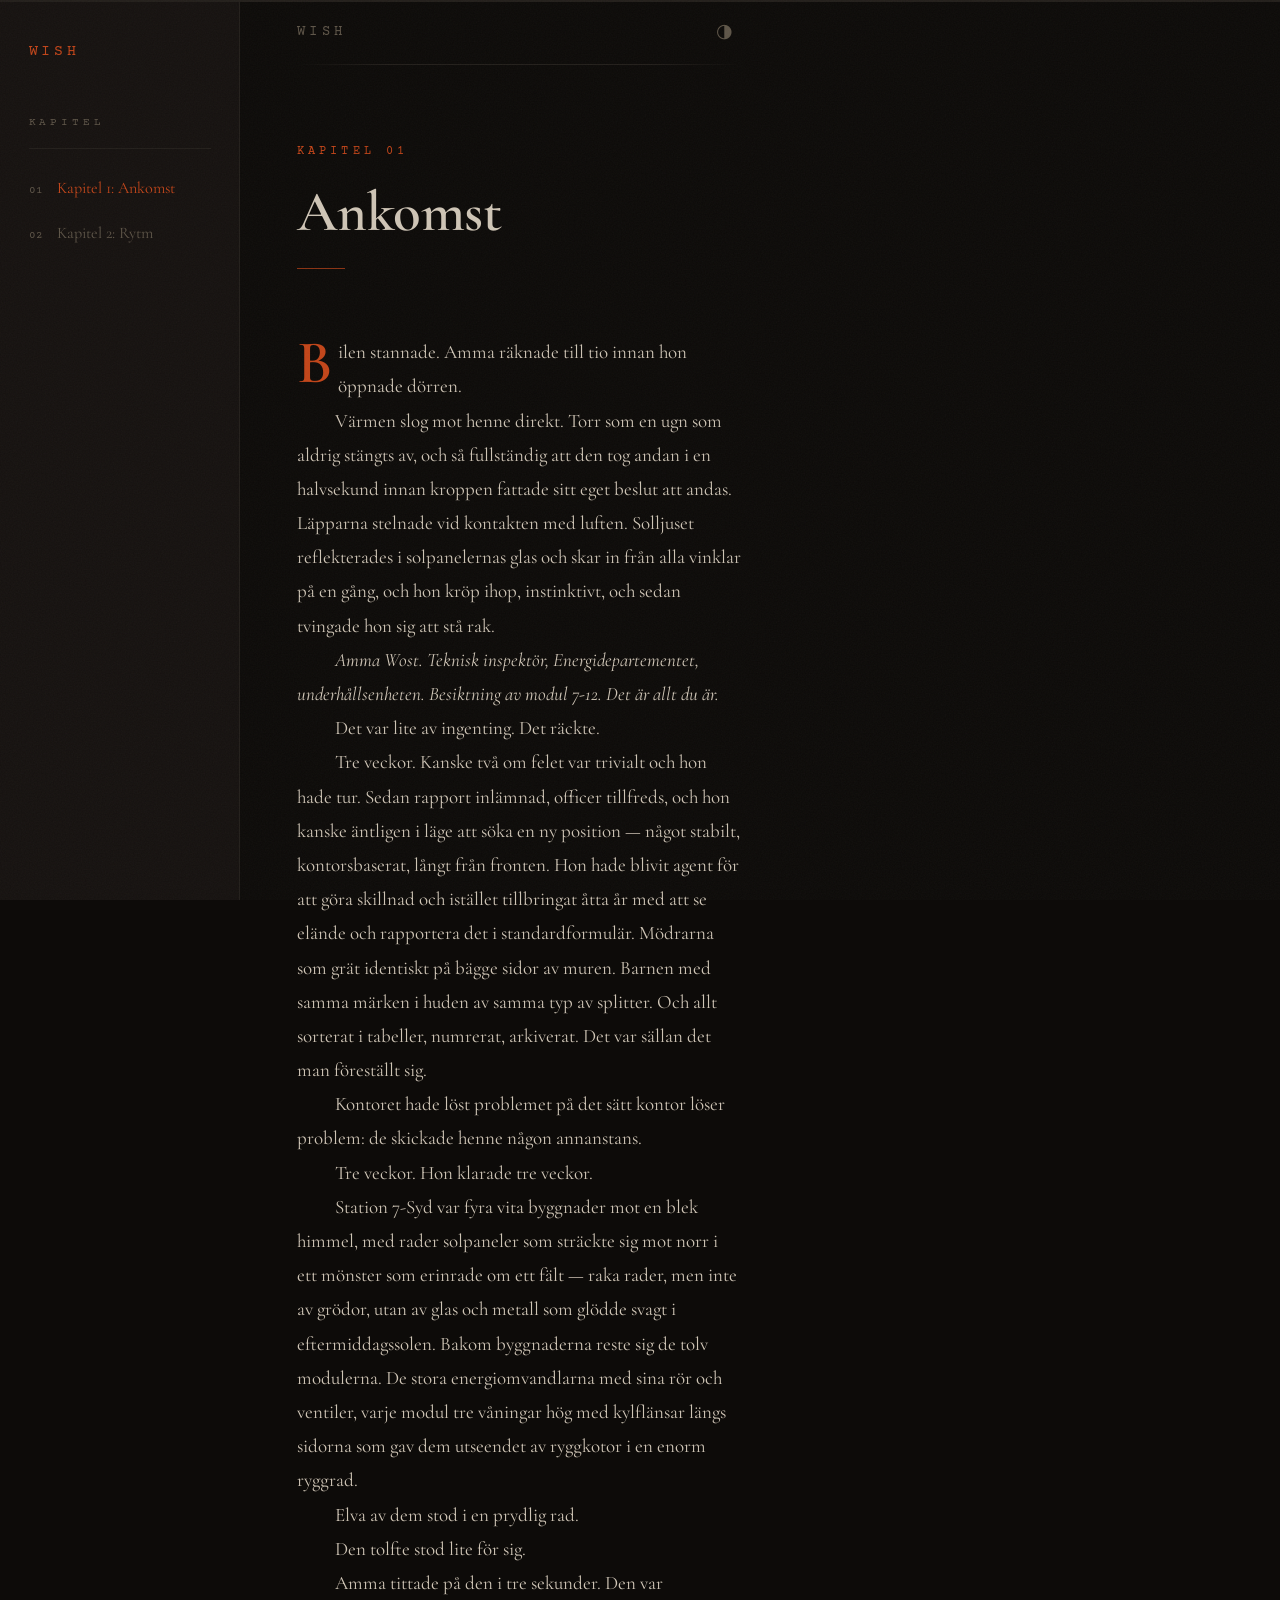
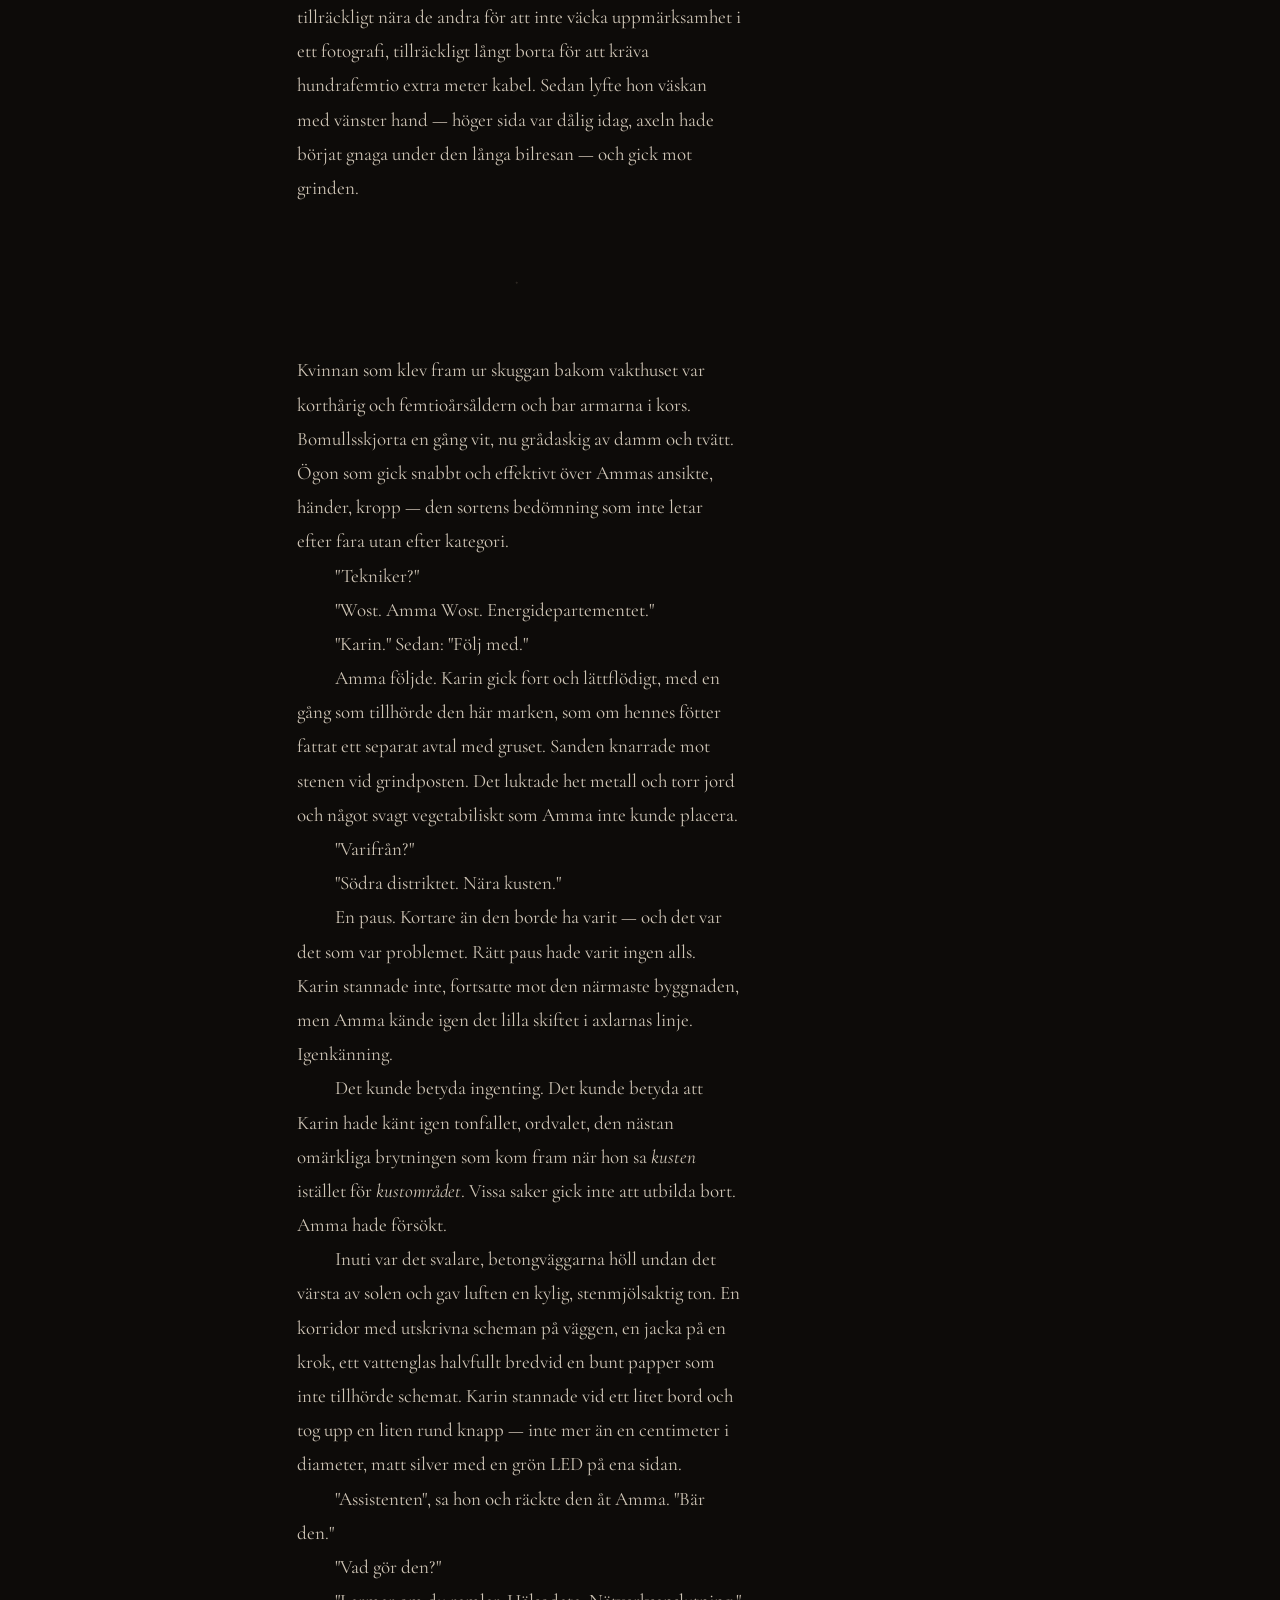
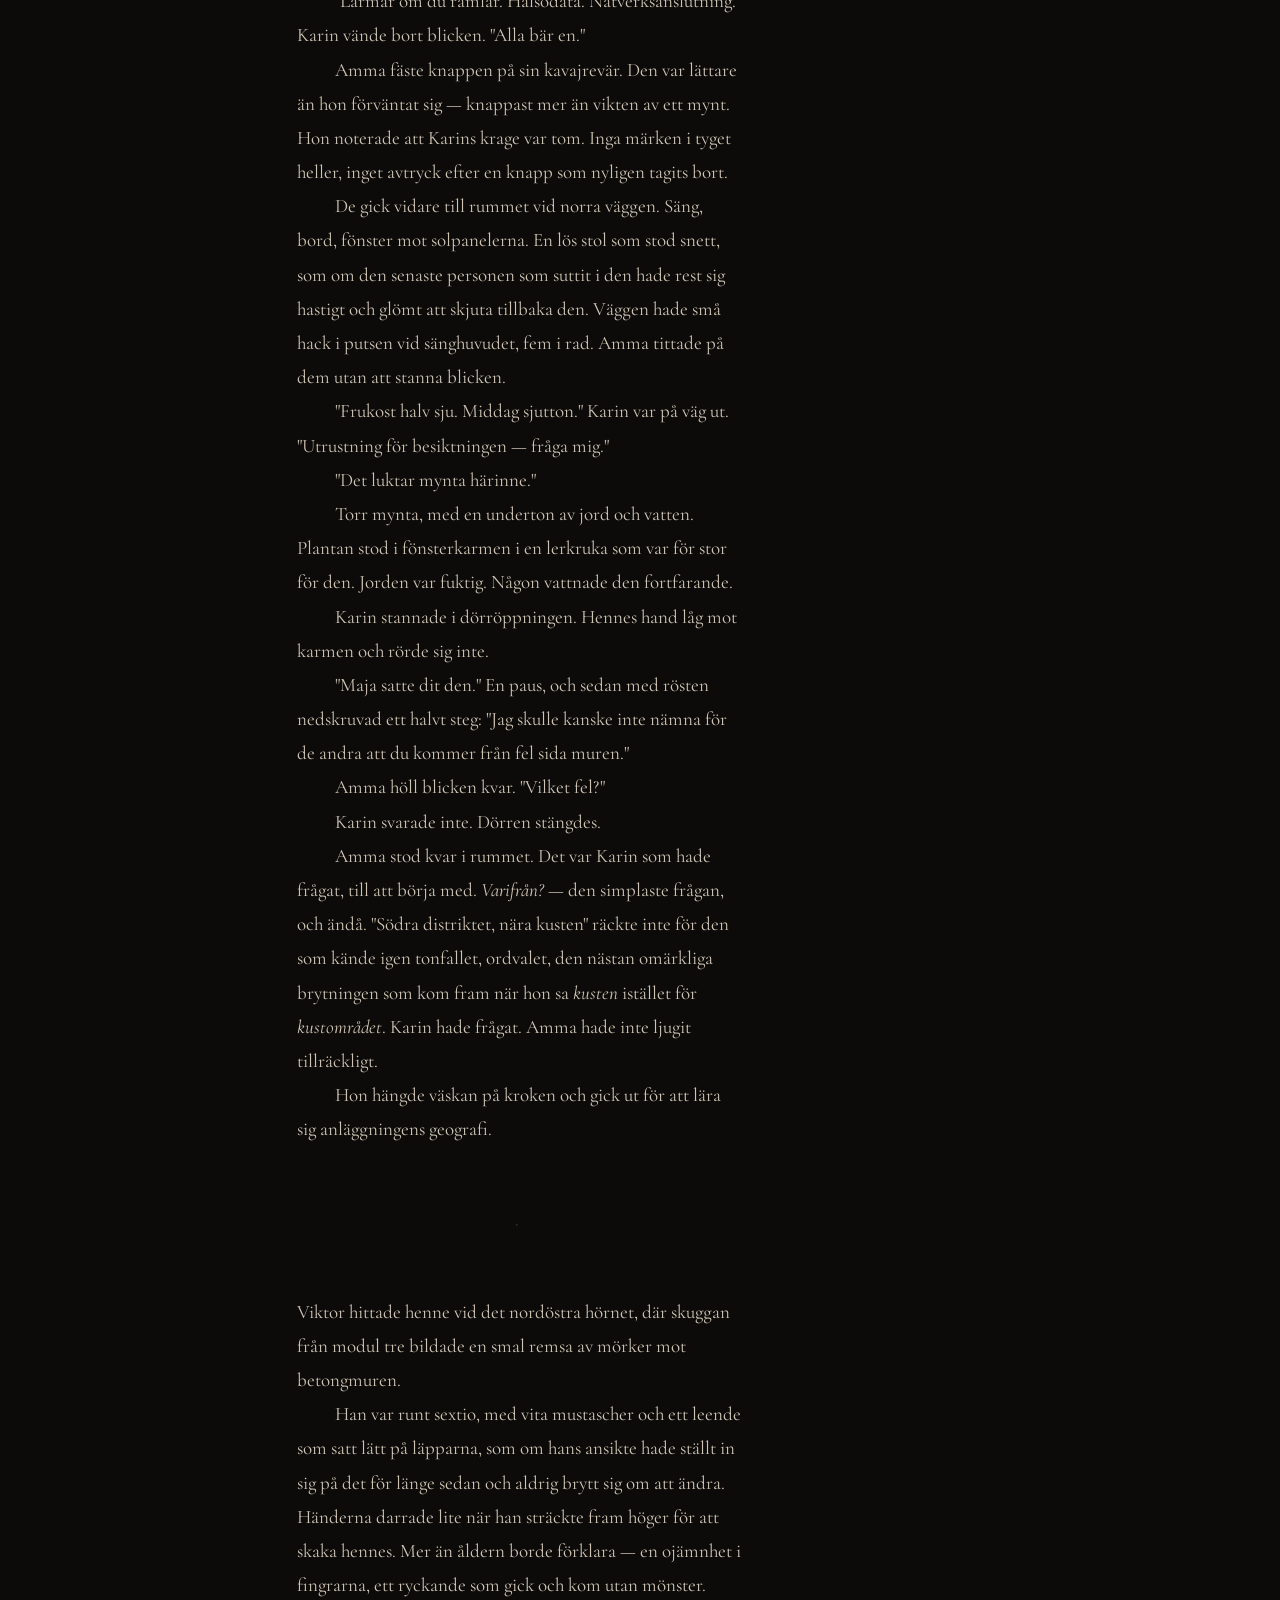
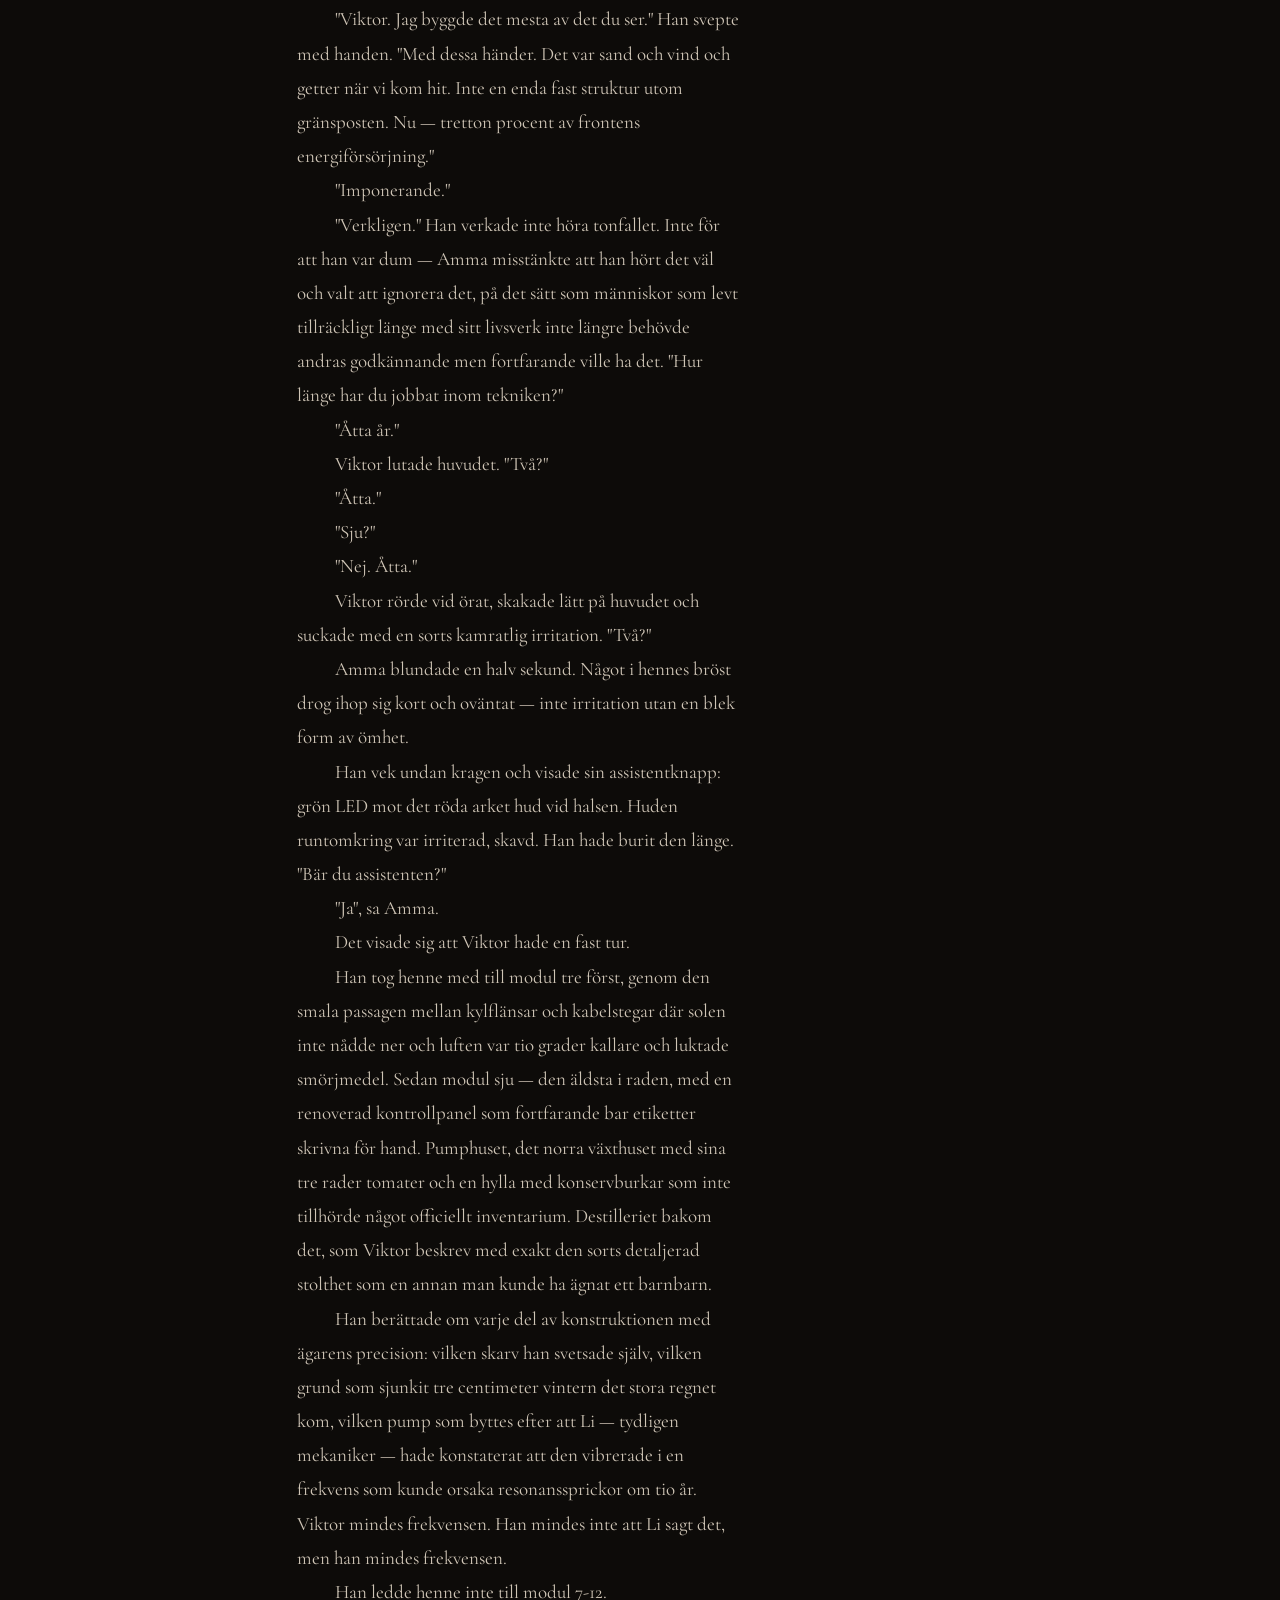
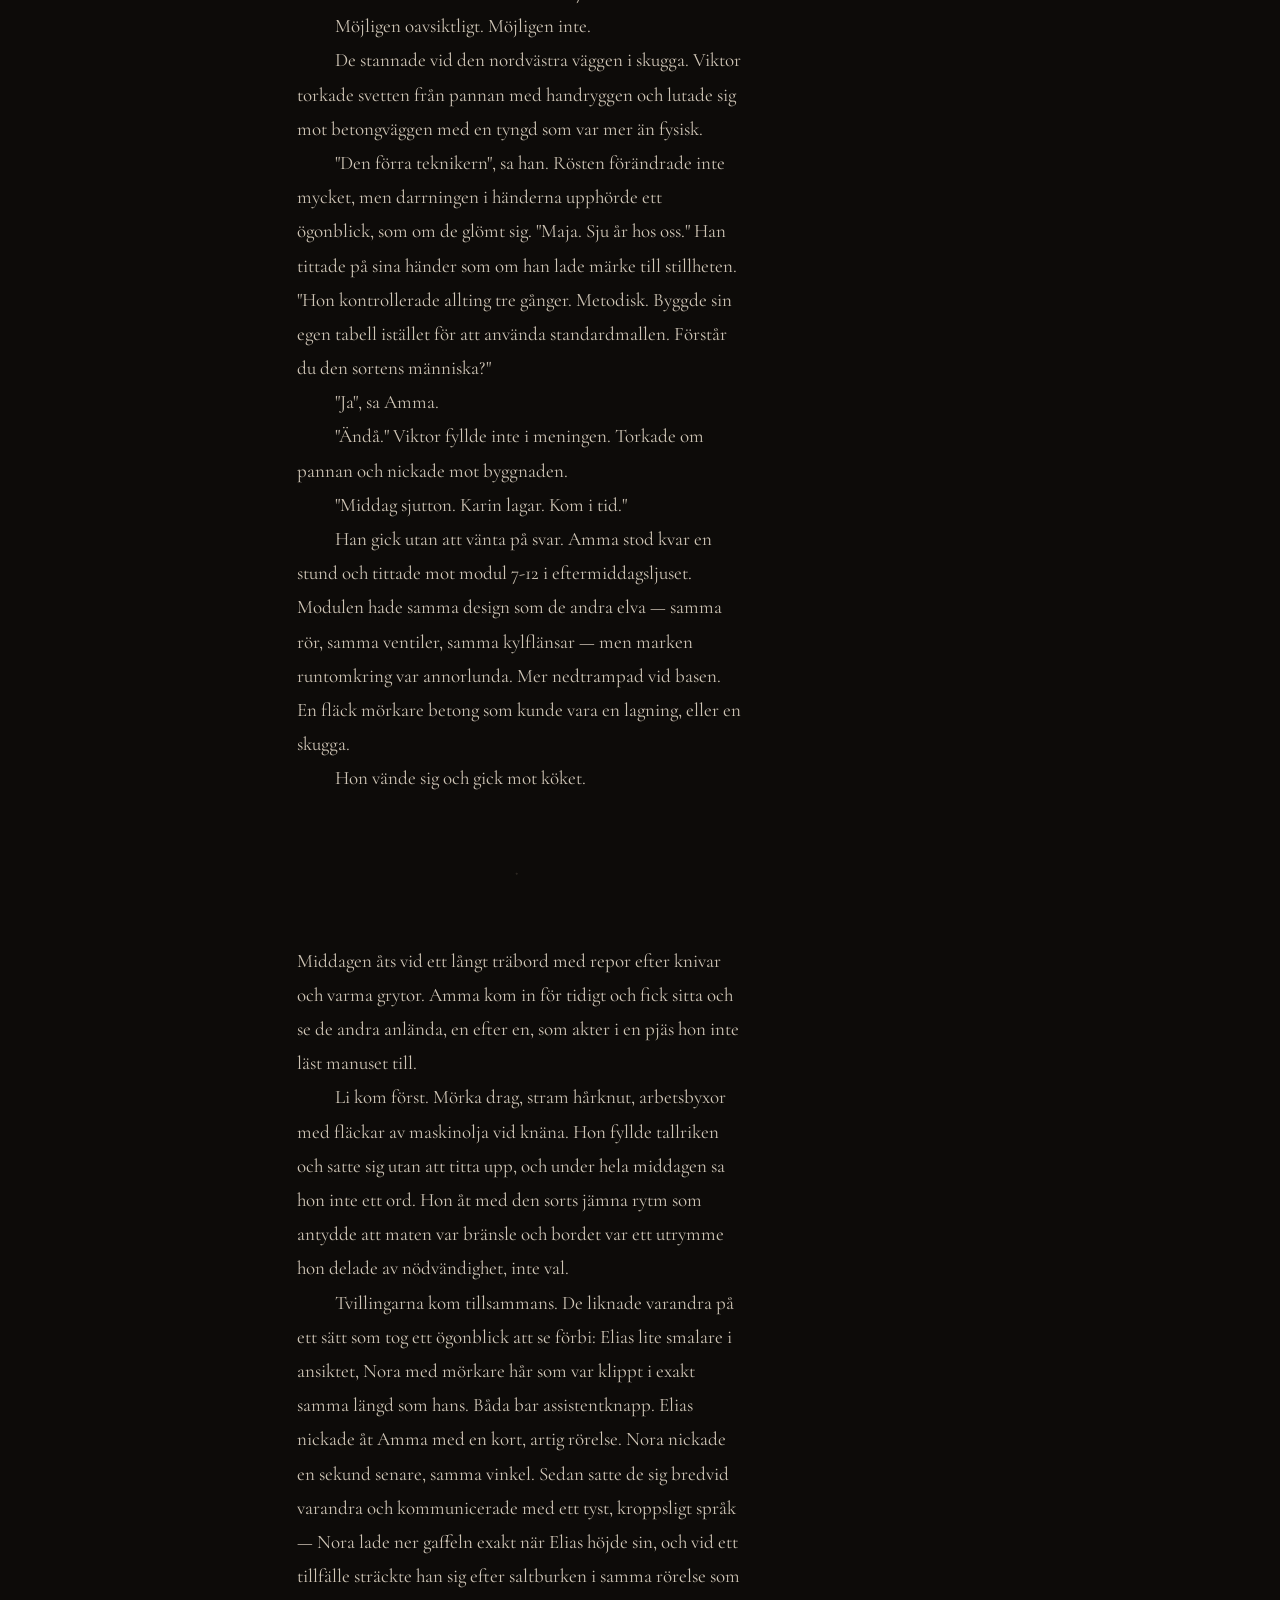
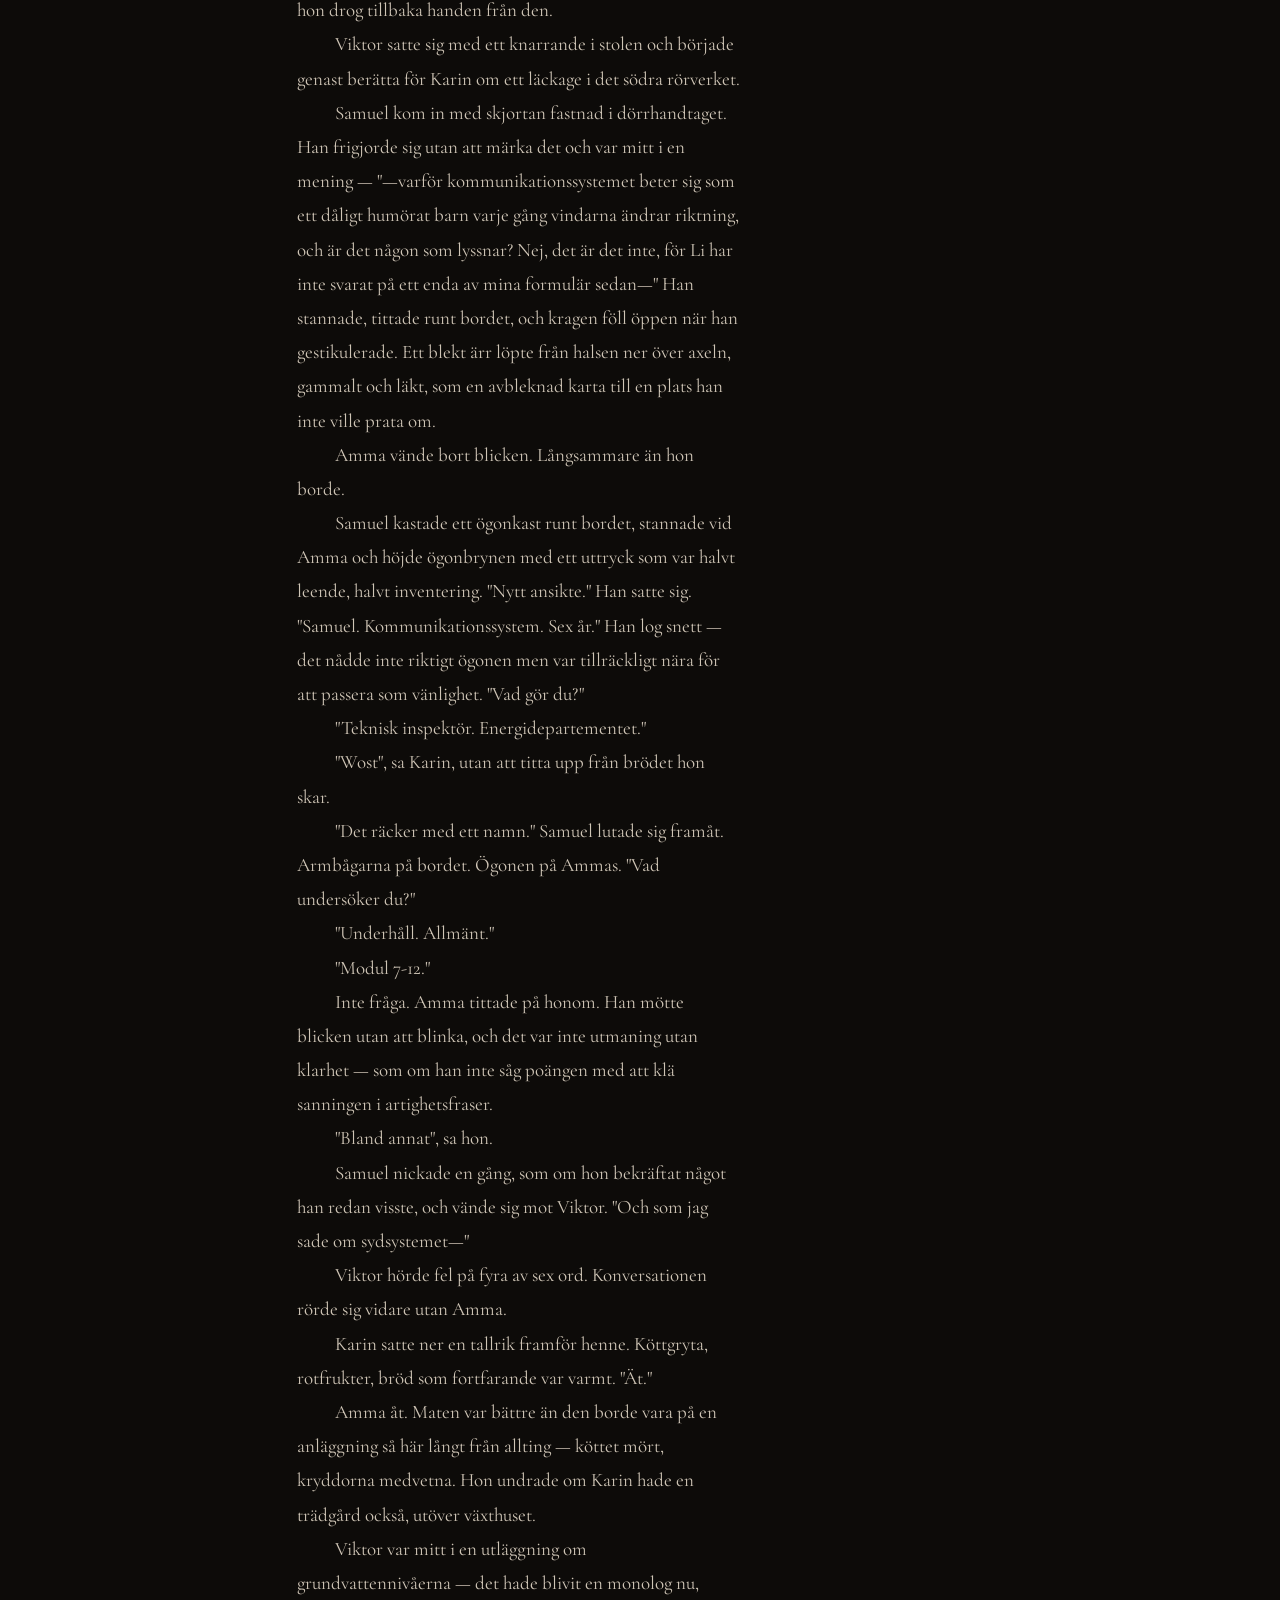
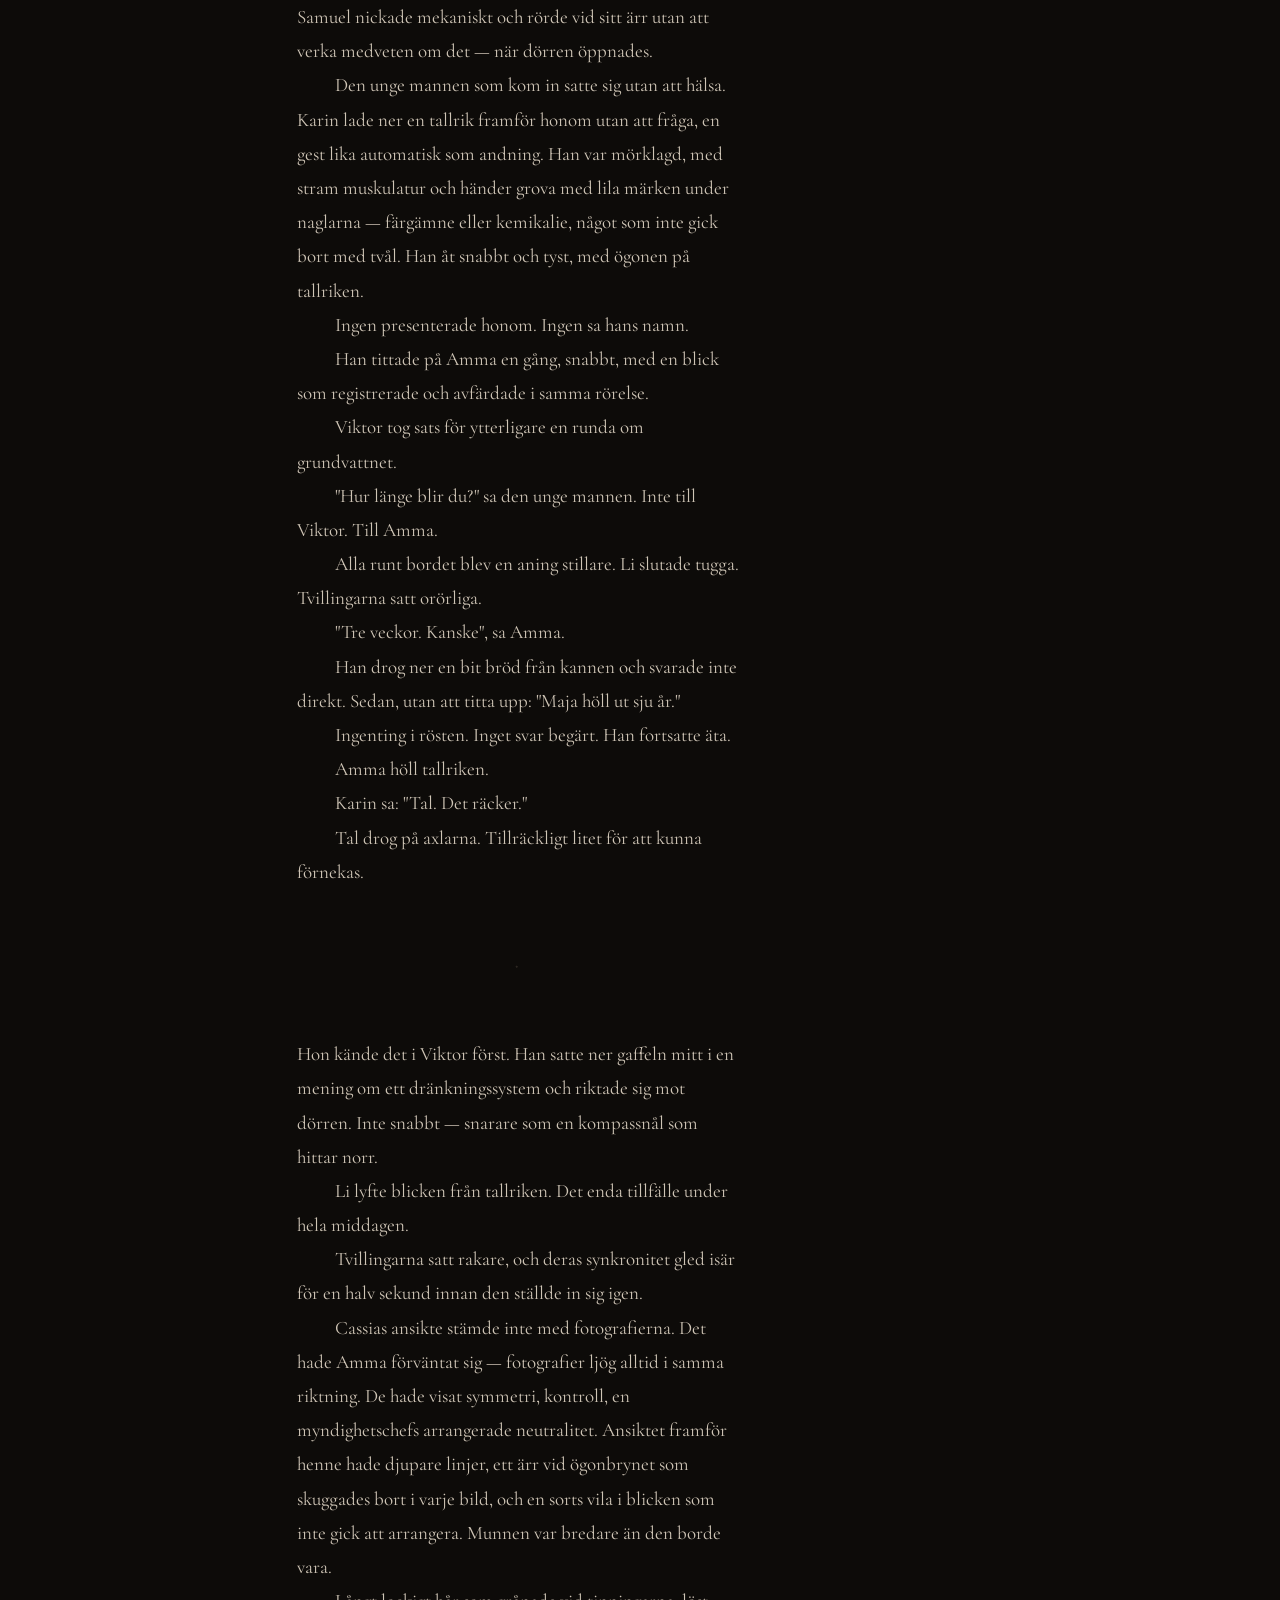
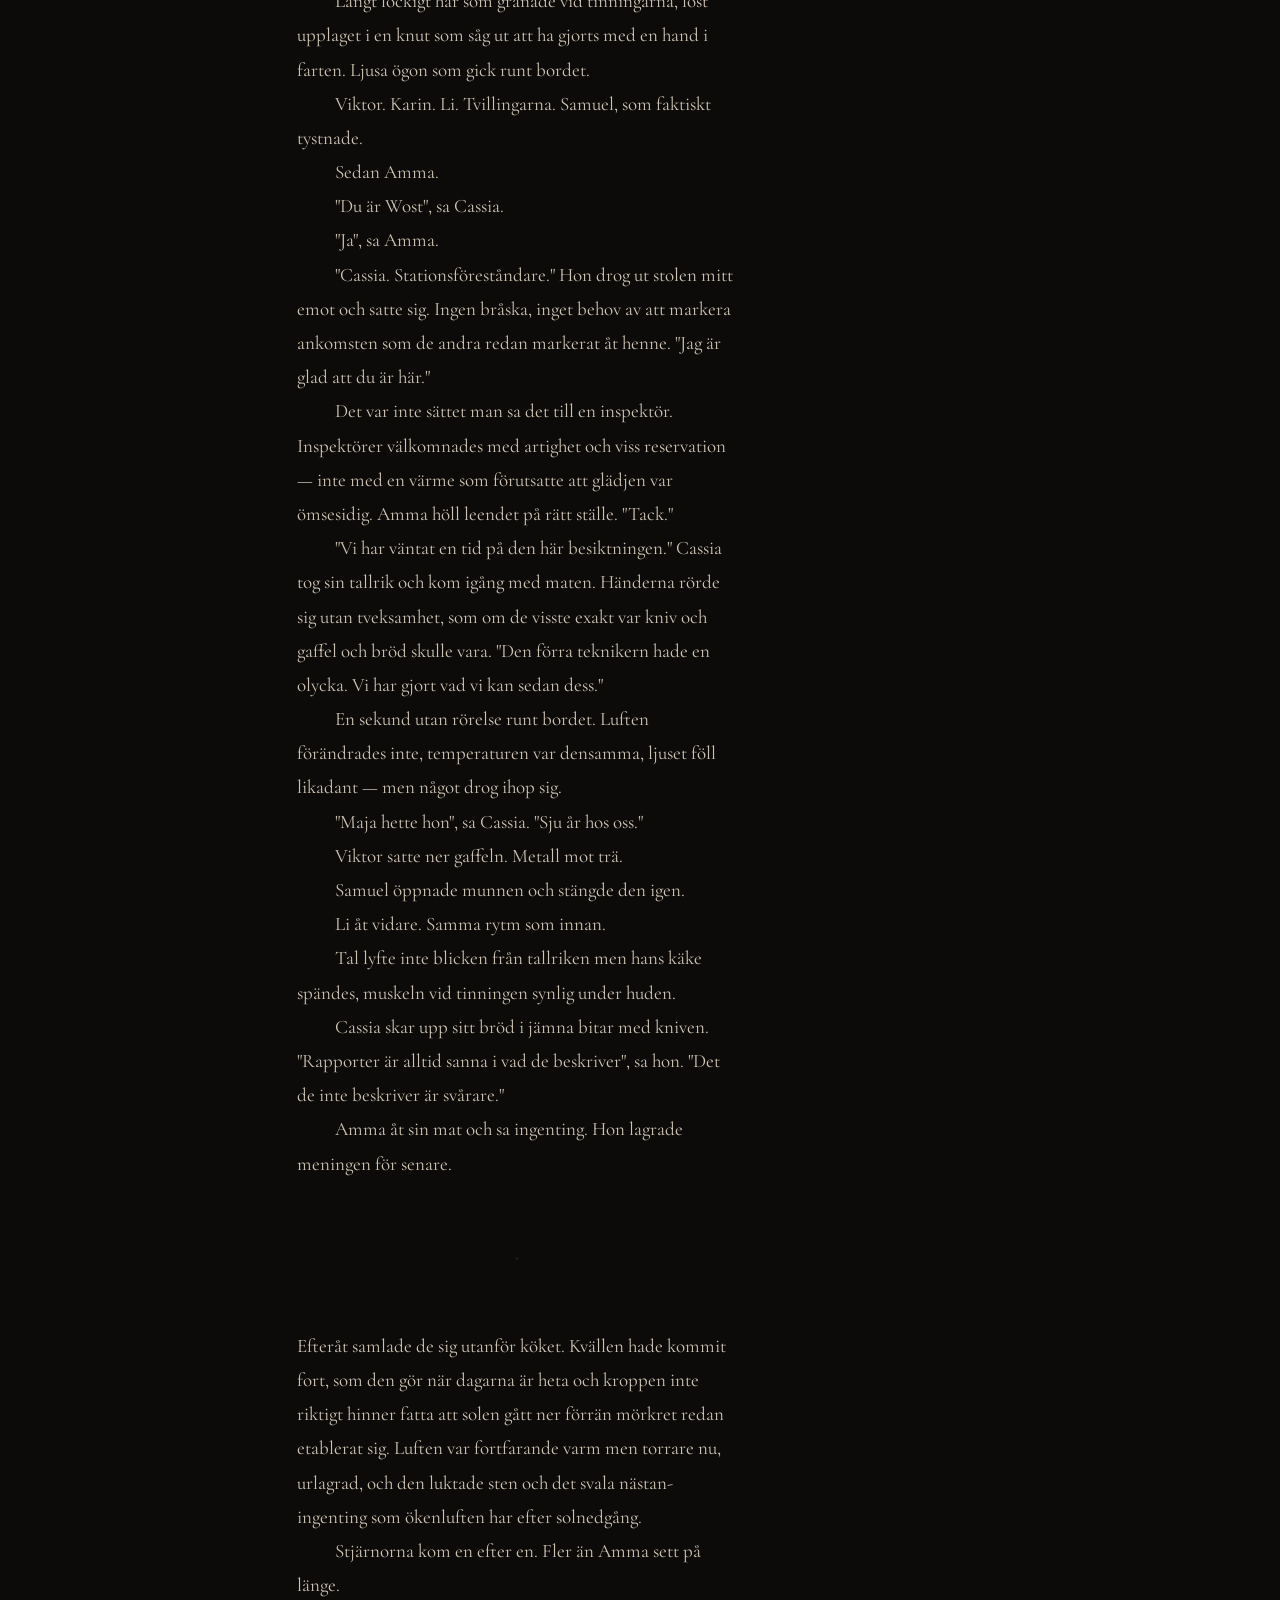
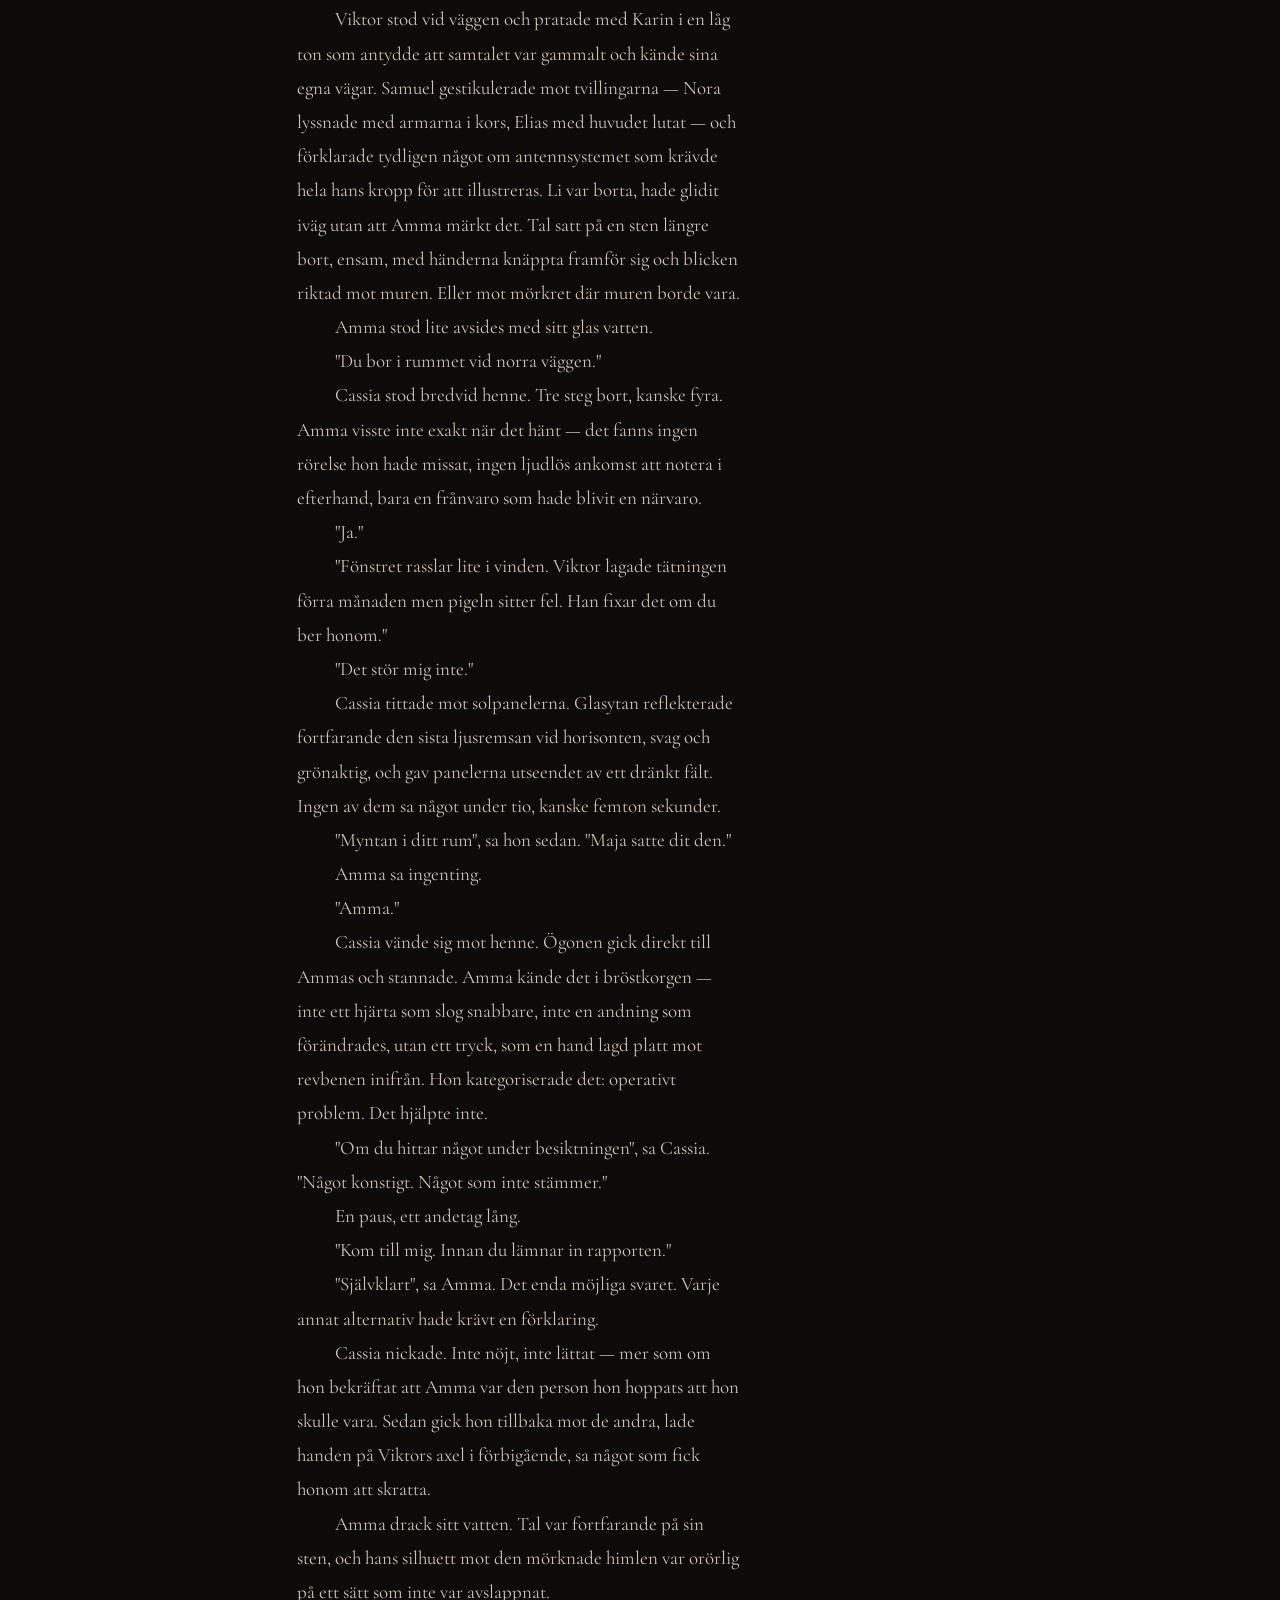
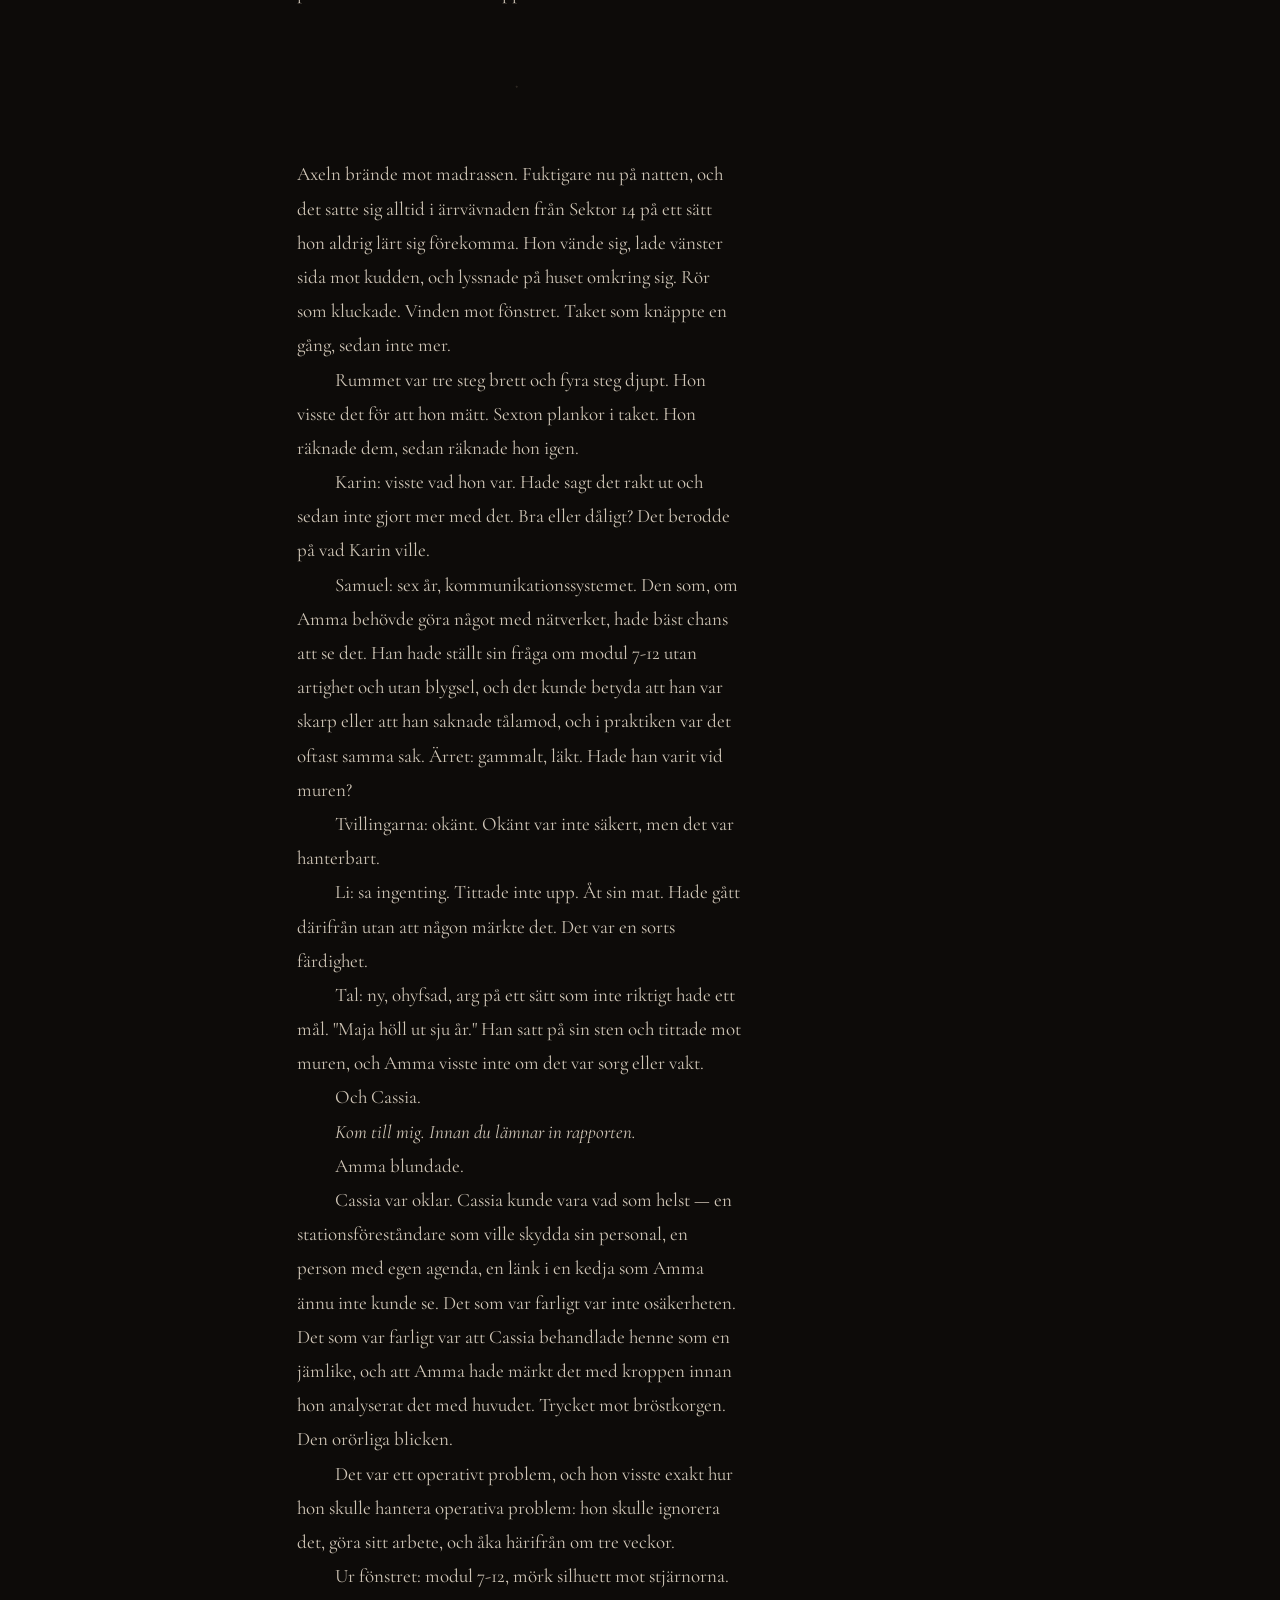
==== commit 2d90b39d: "docs: update chapter 1 HTML with expanded text Co-Authored-By: Claude Opus 4.6 (1M context) <noreply" ====
--- a/docs/chapters/chapter-1.html
+++ b/docs/chapters/chapter-1.html
@@ -37,36 +37,42 @@
     </div>
 
     <article class="chapter-body">
-      <p>
-Bilen stannade. Amma öppnade dörren.
-</p>
-<p>
-Värmen slog mot henne direkt. Torr, som en ugn som aldrig stängts av. Läpparna stelnade vid kontakten med luften. Solljuset reflekterades i solpanelernas glas och skar in från alla vinklar på en gång. Hon kröp ihop en sekund, sedan: <em>Amma Wost. Teknisk inspektör, Energidepartementet, underhållsenheten. Besiktning av modul 7-12. Det är allt du är.</em>
+<p>
+Bilen stannade. Amma räknade till tio innan hon öppnade dörren.
+</p>
+<p>
+Värmen slog mot henne direkt. Torr som en ugn som aldrig stängts av, och så fullständig att den tog andan i en halvsekund innan kroppen fattade sitt eget beslut att andas. Läpparna stelnade vid kontakten med luften. Solljuset reflekterades i solpanelernas glas och skar in från alla vinklar på en gång, och hon kröp ihop, instinktivt, och sedan tvingade hon sig att stå rak.
+</p>
+<p>
+<em>Amma Wost. Teknisk inspektör, Energidepartementet, underhållsenheten. Besiktning av modul 7-12. Det är allt du är.</em>
 </p>
 <p>
 Det var lite av ingenting. Det räckte.
 </p>
 <p>
-Tre veckor. Kanske två om felet var trivialt och hon hade tur. Sedan rapport inlämnad, officer tillfreds, och hon kanske äntligen i läge att söka en ny position. Något stabilt, kontorsbaserat, långt från fronten. Hon hade blivit agent för att göra skillnad och istället tillbringat åtta år med att se elände och rapportera det i standardformulär. Det var sällan det man föreställt sig.
-</p>
-<p>
-Kontoret hade löst problemet på det sätt kontor löser problem.
+Tre veckor. Kanske två om felet var trivialt och hon hade tur. Sedan rapport inlämnad, officer tillfreds, och hon kanske äntligen i läge att söka en ny position — något stabilt, kontorsbaserat, långt från fronten. Hon hade blivit agent för att göra skillnad och istället tillbringat åtta år med att se elände och rapportera det i standardformulär. Mödrarna som grät identiskt på bägge sidor av muren. Barnen med samma märken i huden av samma typ av splitter. Och allt sorterat i tabeller, numrerat, arkiverat. Det var sällan det man föreställt sig.
+</p>
+<p>
+Kontoret hade löst problemet på det sätt kontor löser problem: de skickade henne någon annanstans.
 </p>
 <p>
 Tre veckor. Hon klarade tre veckor.
 </p>
 <p>
-Station 7-Syd var fyra vita byggnader mot en blek himmel, med rader solpaneler som sträckte sig mot norr i ett mönster som erinrade om ett fält. Bakom byggnaderna reste sig de tolv modulerna. De stora energiomvandlarna med sina rör och ventiler. Elva av dem stod i en prydlig rad.
+Station 7-Syd var fyra vita byggnader mot en blek himmel, med rader solpaneler som sträckte sig mot norr i ett mönster som erinrade om ett fält — raka rader, men inte av grödor, utan av glas och metall som glödde svagt i eftermiddagssolen. Bakom byggnaderna reste sig de tolv modulerna. De stora energiomvandlarna med sina rör och ventiler, varje modul tre våningar hög med kylflänsar längs sidorna som gav dem utseendet av ryggkotor i en enorm ryggrad.
+</p>
+<p>
+Elva av dem stod i en prydlig rad.
 </p>
 <p>
 Den tolfte stod lite för sig.
 </p>
 <p>
-Amma tittade på den i tre sekunder. Sedan lyfte hon väskan med vänster hand och gick mot grinden.
+Amma tittade på den i tre sekunder. Den var tillräckligt nära de andra för att inte väcka uppmärksamhet i ett fotografi, tillräckligt långt borta för att kräva hundrafemtio extra meter kabel. Sedan lyfte hon väskan med vänster hand — höger sida var dålig idag, axeln hade börjat gnaga under den långa bilresan — och gick mot grinden.
 </p>
 <hr>
 <p>
-Kvinnan som klev fram ur skuggan var korthårig och femtioårsåldern och bar armarna i kors. Bomullsskjorta en gång vit. Ögon som gick snabbt och effektivt över Ammas ansikte, händer, kropp.
+Kvinnan som klev fram ur skuggan bakom vakthuset var korthårig och femtioårsåldern och bar armarna i kors. Bomullsskjorta en gång vit, nu grådaskig av damm och tvätt. Ögon som gick snabbt och effektivt över Ammas ansikte, händer, kropp — den sortens bedömning som inte letar efter fara utan efter kategori.
 </p>
 <p>
 "Tekniker?"
@@ -78,7 +84,7 @@
 "Karin." Sedan: "Följ med."
 </p>
 <p>
-Amma följde. Karin gick fort och lättflödigt, som någon som känt den här marken under fötterna länge. Sanden knarrade mot gruset vid grindposten.
+Amma följde. Karin gick fort och lättflödigt, med en gång som tillhörde den här marken, som om hennes fötter fattat ett separat avtal med gruset. Sanden knarrade mot stenen vid grindposten. Det luktade het metall och torr jord och något svagt vegetabiliskt som Amma inte kunde placera.
 </p>
 <p>
 "Varifrån?"
@@ -87,10 +93,13 @@
 "Södra distriktet. Nära kusten."
 </p>
 <p>
-En paus. Kortare än den borde ha varit. Karin stannade inte utan fortsatte mot den närmaste byggnaden.
-</p>
-<p>
-Inuti var det svalare, betongväggarna höll undan det värsta av solen. En korridor, utskrivna scheman på väggen, en jacka på en krok. Karin stannade vid ett litet bord och tog upp en liten rund knapp — inte mer än en centimeter i diameter, med en grön LED på ena sidan.
+En paus. Kortare än den borde ha varit — och det var det som var problemet. Rätt paus hade varit ingen alls. Karin stannade inte, fortsatte mot den närmaste byggnaden, men Amma kände igen det lilla skiftet i axlarnas linje. Igenkänning.
+</p>
+<p>
+Det kunde betyda ingenting. Det kunde betyda att Karin hade känt igen tonfallet, ordvalet, den nästan omärkliga brytningen som kom fram när hon sa <em>kusten</em> istället för <em>kustområdet</em>. Vissa saker gick inte att utbilda bort. Amma hade försökt.
+</p>
+<p>
+Inuti var det svalare, betongväggarna höll undan det värsta av solen och gav luften en kylig, stenmjölsaktig ton. En korridor med utskrivna scheman på väggen, en jacka på en krok, ett vattenglas halvfullt bredvid en bunt papper som inte tillhörde schemat. Karin stannade vid ett litet bord och tog upp en liten rund knapp — inte mer än en centimeter i diameter, matt silver med en grön LED på ena sidan.
 </p>
 <p>
 "Assistenten", sa hon och räckte den åt Amma. "Bär den."
@@ -102,10 +111,10 @@
 "Larmar om du ramlar. Hälsodata. Nätverksanslutning." Karin vände bort blicken. "Alla bär en."
 </p>
 <p>
-Amma fäste knappen på sin kavajrevär. Karins krage var tom.
-</p>
-<p>
-De gick vidare till rummet vid norra väggen. Säng, bord, fönster mot solpanelerna. En lös stol.
+Amma fäste knappen på sin kavajrevär. Den var lättare än hon förväntat sig — knappast mer än vikten av ett mynt. Hon noterade att Karins krage var tom. Inga märken i tyget heller, inget avtryck efter en knapp som nyligen tagits bort.
+</p>
+<p>
+De gick vidare till rummet vid norra väggen. Säng, bord, fönster mot solpanelerna. En lös stol som stod snett, som om den senaste personen som suttit i den hade rest sig hastigt och glömt att skjuta tillbaka den. Väggen hade små hack i putsen vid sänghuvudet, fem i rad. Amma tittade på dem utan att stanna blicken.
 </p>
 <p>
 "Frukost halv sju. Middag sjutton." Karin var på väg ut. "Utrustning för besiktningen — fråga mig."
@@ -114,13 +123,13 @@
 "Det luktar mynta härinne."
 </p>
 <p>
-Torr mynta, från en liten planta i fönsterkarmen.
-</p>
-<p>
-Karin stannade i dörröppningen.
-</p>
-<p>
-"Maja satte dit den." En paus. "Jag skulle kanske inte nämna för de andra att du kommer från fel sida muren."
+Torr mynta, med en underton av jord och vatten. Plantan stod i fönsterkarmen i en lerkruka som var för stor för den. Jorden var fuktig. Någon vattnade den fortfarande.
+</p>
+<p>
+Karin stannade i dörröppningen. Hennes hand låg mot karmen och rörde sig inte.
+</p>
+<p>
+"Maja satte dit den." En paus, och sedan med rösten nedskruvad ett halvt steg: "Jag skulle kanske inte nämna för de andra att du kommer från fel sida muren."
 </p>
 <p>
 Amma höll blicken kvar. "Vilket fel?"
@@ -129,26 +138,26 @@
 Karin svarade inte. Dörren stängdes.
 </p>
 <p>
-Amma stod kvar i rummet. Det var Karin som hade frågat, till att börja med. "Södra distriktet, nära kusten" räckte inte för den som kände igen tonfallet, ordvalet, de osynliga spåren som trettiofem år på fel sida lämnat i sättet hon bar på sig. Karin hade frågat. Amma hade inte ljugit tillräckligt.
+Amma stod kvar i rummet. Det var Karin som hade frågat, till att börja med. <em>Varifrån?</em> — den simplaste frågan, och ändå. "Södra distriktet, nära kusten" räckte inte för den som kände igen tonfallet, ordvalet, den nästan omärkliga brytningen som kom fram när hon sa <em>kusten</em> istället för <em>kustområdet</em>. Karin hade frågat. Amma hade inte ljugit tillräckligt.
 </p>
 <p>
 Hon hängde väskan på kroken och gick ut för att lära sig anläggningens geografi.
 </p>
 <hr>
 <p>
-Viktor hittade henne vid det nordöstra hörnet.
-</p>
-<p>
-Han var runt sextio, med vita mustascher och ett leende som satt lätt på läpparna. Händerna darrade lite. Mer än åldern borde förklara. Han sträckte fram höger för att skaka hennes.
-</p>
-<p>
-"Viktor. Jag byggde det mesta av det du ser. Med dessa händer. Det var sand och vind och getter när vi kom hit. Nu — tretton procent av frontens energiförsörjning."
+Viktor hittade henne vid det nordöstra hörnet, där skuggan från modul tre bildade en smal remsa av mörker mot betongmuren.
+</p>
+<p>
+Han var runt sextio, med vita mustascher och ett leende som satt lätt på läpparna, som om hans ansikte hade ställt in sig på det för länge sedan och aldrig brytt sig om att ändra. Händerna darrade lite när han sträckte fram höger för att skaka hennes. Mer än åldern borde förklara — en ojämnhet i fingrarna, ett ryckande som gick och kom utan mönster.
+</p>
+<p>
+"Viktor. Jag byggde det mesta av det du ser." Han svepte med handen. "Med dessa händer. Det var sand och vind och getter när vi kom hit. Inte en enda fast struktur utom gränsposten. Nu — tretton procent av frontens energiförsörjning."
 </p>
 <p>
 "Imponerande."
 </p>
 <p>
-"Verkligen." Han verkade inte höra tonfallet. "Hur länge har du jobbat inom tekniken?"
+"Verkligen." Han verkade inte höra tonfallet. Inte för att han var dum — Amma misstänkte att han hört det väl och valt att ignorera det, på det sätt som människor som levt tillräckligt länge med sitt livsverk inte längre behövde andras godkännande men fortfarande ville ha det. "Hur länge har du jobbat inom tekniken?"
 </p>
 <p>
 "Åtta år."
@@ -166,13 +175,13 @@
 "Nej. Åtta."
 </p>
 <p>
-Viktor rörde vid örat, skakade lätt på huvudet. "Två?"
-</p>
-<p>
-Amma blundade en halv sekund.
-</p>
-<p>
-Han vek undan kragen och visade sin assistentknapp: grön LED mot det röda arket hud vid halsen. "Bär du assistenten?"
+Viktor rörde vid örat, skakade lätt på huvudet och suckade med en sorts kamratlig irritation. "Två?"
+</p>
+<p>
+Amma blundade en halv sekund. Något i hennes bröst drog ihop sig kort och oväntat — inte irritation utan en blek form av ömhet.
+</p>
+<p>
+Han vek undan kragen och visade sin assistentknapp: grön LED mot det röda arket hud vid halsen. Huden runtomkring var irriterad, skavd. Han hade burit den länge. "Bär du assistenten?"
 </p>
 <p>
 "Ja", sa Amma.
@@ -181,56 +190,68 @@
 Det visade sig att Viktor hade en fast tur.
 </p>
 <p>
-Han visade henne modul tre, modul sju, pumphuset, det norra växthuset och destilleriet bakom det. Han berättade om varje del av konstruktionen med ägarens precision: vilken skarv han svetsade själv, vilken grund som sjunkit tre centimeter vintern det stora regnet kom.
+Han tog henne med till modul tre först, genom den smala passagen mellan kylflänsar och kabelstegar där solen inte nådde ner och luften var tio grader kallare och luktade smörjmedel. Sedan modul sju — den äldsta i raden, med en renoverad kontrollpanel som fortfarande bar etiketter skrivna för hand. Pumphuset, det norra växthuset med sina tre rader tomater och en hylla med konservburkar som inte tillhörde något officiellt inventarium. Destilleriet bakom det, som Viktor beskrev med exakt den sorts detaljerad stolthet som en annan man kunde ha ägnat ett barnbarn.
+</p>
+<p>
+Han berättade om varje del av konstruktionen med ägarens precision: vilken skarv han svetsade själv, vilken grund som sjunkit tre centimeter vintern det stora regnet kom, vilken pump som byttes efter att Li — tydligen mekaniker — hade konstaterat att den vibrerade i en frekvens som kunde orsaka resonanssprickor om tio år. Viktor mindes frekvensen. Han mindes inte att Li sagt det, men han mindes frekvensen.
 </p>
 <p>
 Han ledde henne inte till modul 7-12.
 </p>
 <p>
-Möjligen oavsiktligt.
-</p>
-<p>
-De stannade vid den nordvästra väggen i skugga. Viktor torkade svetten från pannan.
-</p>
-<p>
-"Den förra teknikern", sa han. Rösten förändrade inte mycket. "Maja. Sju år hos oss." Hans händer stannade. Skakningarna upphörde ett ögonblick, som om de glömt sig. "Hon kontrollerade allting tre gånger. Metodisk." En paus. "Ändå."
-</p>
-<p>
-Han fyllde inte i meningen. Torkade om pannan och nickade mot byggnaden.
+Möjligen oavsiktligt. Möjligen inte.
+</p>
+<p>
+De stannade vid den nordvästra väggen i skugga. Viktor torkade svetten från pannan med handryggen och lutade sig mot betongväggen med en tyngd som var mer än fysisk.
+</p>
+<p>
+"Den förra teknikern", sa han. Rösten förändrade inte mycket, men darrningen i händerna upphörde ett ögonblick, som om de glömt sig. "Maja. Sju år hos oss." Han tittade på sina händer som om han lade märke till stillheten. "Hon kontrollerade allting tre gånger. Metodisk. Byggde sin egen tabell istället för att använda standardmallen. Förstår du den sortens människa?"
+</p>
+<p>
+"Ja", sa Amma.
+</p>
+<p>
+"Ändå." Viktor fyllde inte i meningen. Torkade om pannan och nickade mot byggnaden.
 </p>
 <p>
 "Middag sjutton. Karin lagar. Kom i tid."
 </p>
+<p>
+Han gick utan att vänta på svar. Amma stod kvar en stund och tittade mot modul 7-12 i eftermiddagsljuset. Modulen hade samma design som de andra elva — samma rör, samma ventiler, samma kylflänsar — men marken runtomkring var annorlunda. Mer nedtrampad vid basen. En fläck mörkare betong som kunde vara en lagning, eller en skugga.
+</p>
+<p>
+Hon vände sig och gick mot köket.
+</p>
 <hr>
 <p>
-Middagen åts vid ett långt träbord. Amma kom in för tidigt och fick sitta och se de andra anlända.
-</p>
-<p>
-Li kom först. Mörka drag, stram hårknut. Hon fyllde tallriken och satte sig utan att titta upp. Under hela middagen sa hon inte ett ord.
-</p>
-<p>
-Tvillingarna kom tillsammans. De liknade varandra på ett sätt som tog ett ögonblick att se förbi: Elias lite smalare i ansiktet, Nora med mörkare hår. Båda bar assistentknapp. Elias nickade åt Amma. Nora nickade. Sedan satte de sig bredvid varandra och kommunicerade med ett tyst, kroppsligt språk — Nora lade ner gaffeln exakt när Elias höjde sin.
-</p>
-<p>
-Viktor satte sig med ett knarrande.
-</p>
-<p>
-Samuel kom in med skjortan fastnad i dörrhandtaget. Han frigjorde sig utan att märka det och var mitt i en mening — "—varför kommunikationssystemet beter sig som ett dåligt humörat barn varje gång vindarna ändrar riktning, och är det någon som lyssnar? Nej" — och kragen föll öppen när han gestikulerade. Ett blekt ärr löpte från halsen ner över axeln, gammalt och läkt.
-</p>
-<p>
-Amma vände bort blicken.
-</p>
-<p>
-Samuel kastade ett ögonkast runt bordet, stannade vid Amma. "Nytt ansikte." Han satte sig. "Samuel. Kommunikationssystem. Sex år." Han log snett. "Vad gör du?"
+Middagen åts vid ett långt träbord med repor efter knivar och varma grytor. Amma kom in för tidigt och fick sitta och se de andra anlända, en efter en, som akter i en pjäs hon inte läst manuset till.
+</p>
+<p>
+Li kom först. Mörka drag, stram hårknut, arbetsbyxor med fläckar av maskinolja vid knäna. Hon fyllde tallriken och satte sig utan att titta upp, och under hela middagen sa hon inte ett ord. Hon åt med den sorts jämna rytm som antydde att maten var bränsle och bordet var ett utrymme hon delade av nödvändighet, inte val.
+</p>
+<p>
+Tvillingarna kom tillsammans. De liknade varandra på ett sätt som tog ett ögonblick att se förbi: Elias lite smalare i ansiktet, Nora med mörkare hår som var klippt i exakt samma längd som hans. Båda bar assistentknapp. Elias nickade åt Amma med en kort, artig rörelse. Nora nickade en sekund senare, samma vinkel. Sedan satte de sig bredvid varandra och kommunicerade med ett tyst, kroppsligt språk — Nora lade ner gaffeln exakt när Elias höjde sin, och vid ett tillfälle sträckte han sig efter saltburken i samma rörelse som hon drog tillbaka handen från den.
+</p>
+<p>
+Viktor satte sig med ett knarrande i stolen och började genast berätta för Karin om ett läckage i det södra rörverket.
+</p>
+<p>
+Samuel kom in med skjortan fastnad i dörrhandtaget. Han frigjorde sig utan att märka det och var mitt i en mening — "—varför kommunikationssystemet beter sig som ett dåligt humörat barn varje gång vindarna ändrar riktning, och är det någon som lyssnar? Nej, det är det inte, för Li har inte svarat på ett enda av mina formulär sedan—" Han stannade, tittade runt bordet, och kragen föll öppen när han gestikulerade. Ett blekt ärr löpte från halsen ner över axeln, gammalt och läkt, som en avbleknad karta till en plats han inte ville prata om.
+</p>
+<p>
+Amma vände bort blicken. Långsammare än hon borde.
+</p>
+<p>
+Samuel kastade ett ögonkast runt bordet, stannade vid Amma och höjde ögonbrynen med ett uttryck som var halvt leende, halvt inventering. "Nytt ansikte." Han satte sig. "Samuel. Kommunikationssystem. Sex år." Han log snett — det nådde inte riktigt ögonen men var tillräckligt nära för att passera som vänlighet. "Vad gör du?"
 </p>
 <p>
 "Teknisk inspektör. Energidepartementet."
 </p>
 <p>
-"Wost", sa Karin, utan att titta upp.
-</p>
-<p>
-"Det räcker med ett namn." Samuel lutade sig framåt. "Vad undersöker du?"
+"Wost", sa Karin, utan att titta upp från brödet hon skar.
+</p>
+<p>
+"Det räcker med ett namn." Samuel lutade sig framåt. Armbågarna på bordet. Ögonen på Ammas. "Vad undersöker du?"
 </p>
 <p>
 "Underhåll. Allmänt."
@@ -239,7 +260,7 @@
 "Modul 7-12."
 </p>
 <p>
-Inte fråga. Amma tittade på honom. Han mötte blicken.
+Inte fråga. Amma tittade på honom. Han mötte blicken utan att blinka, och det var inte utmaning utan klarhet — som om han inte såg poängen med att klä sanningen i artighetsfraser.
 </p>
 <p>
 "Bland annat", sa hon.
@@ -251,22 +272,22 @@
 Viktor hörde fel på fyra av sex ord. Konversationen rörde sig vidare utan Amma.
 </p>
 <p>
-Karin satte ner en tallrik framför henne. "Ät."
-</p>
-<p>
-Amma åt.
-</p>
-<p>
-Viktor var mitt i en utläggning om grundvattennivåerna — det hade blivit en monolog nu, Samuel nickade mekaniskt — när dörren öppnades.
-</p>
-<p>
-Den unge mannen som kom in satte sig utan att hälsa. Karin lade ner en tallrik framför honom utan att fråga. Mörklagd, stram muskulatur, händer grova med lila märken under naglarna. Han åt snabbt och tyst.
+Karin satte ner en tallrik framför henne. Köttgryta, rotfrukter, bröd som fortfarande var varmt. "Ät."
+</p>
+<p>
+Amma åt. Maten var bättre än den borde vara på en anläggning så här långt från allting — köttet mört, kryddorna medvetna. Hon undrade om Karin hade en trädgård också, utöver växthuset.
+</p>
+<p>
+Viktor var mitt i en utläggning om grundvattennivåerna — det hade blivit en monolog nu, Samuel nickade mekaniskt och rörde vid sitt ärr utan att verka medveten om det — när dörren öppnades.
+</p>
+<p>
+Den unge mannen som kom in satte sig utan att hälsa. Karin lade ner en tallrik framför honom utan att fråga, en gest lika automatisk som andning. Han var mörklagd, med stram muskulatur och händer grova med lila märken under naglarna — färgämne eller kemikalie, något som inte gick bort med tvål. Han åt snabbt och tyst, med ögonen på tallriken.
 </p>
 <p>
 Ingen presenterade honom. Ingen sa hans namn.
 </p>
 <p>
-Han tittade på Amma en gång, snabbt, och sen bort.
+Han tittade på Amma en gång, snabbt, med en blick som registrerade och avfärdade i samma rörelse.
 </p>
 <p>
 Viktor tog sats för ytterligare en runda om grundvattnet.
@@ -275,7 +296,7 @@
 "Hur länge blir du?" sa den unge mannen. Inte till Viktor. Till Amma.
 </p>
 <p>
-Alla runt bordet blev en aning stillare.
+Alla runt bordet blev en aning stillare. Li slutade tugga. Tvillingarna satt orörliga.
 </p>
 <p>
 "Tre veckor. Kanske", sa Amma.
@@ -297,19 +318,19 @@
 </p>
 <hr>
 <p>
-Hon kände det i Viktor först. Han satte ner gaffeln mitt i en mening och riktade sig mot dörren.
-</p>
-<p>
-Li lyfte blicken från tallriken — det enda tillfälle under hela middagen.
-</p>
-<p>
-Tvillingarna satt rakare.
-</p>
-<p>
-Cassias ansikte stämde inte med fotografierna. Det hade hon förväntat sig. Fotografierna hade visat symmetri, kontroll. Ansiktet framför henne hade djupare linjer, ett ärr vid ögonbrynet som skuggades bort i varje bild. Munnen var bredare än den borde vara.
-</p>
-<p>
-Långt lockigt hår som grånade vid tinningarna, löst upplaget. Ljusa ögon som gick runt bordet.
+Hon kände det i Viktor först. Han satte ner gaffeln mitt i en mening om ett dränkningssystem och riktade sig mot dörren. Inte snabbt — snarare som en kompassnål som hittar norr.
+</p>
+<p>
+Li lyfte blicken från tallriken. Det enda tillfälle under hela middagen.
+</p>
+<p>
+Tvillingarna satt rakare, och deras synkronitet gled isär för en halv sekund innan den ställde in sig igen.
+</p>
+<p>
+Cassias ansikte stämde inte med fotografierna. Det hade Amma förväntat sig — fotografier ljög alltid i samma riktning. De hade visat symmetri, kontroll, en myndighetschefs arrangerade neutralitet. Ansiktet framför henne hade djupare linjer, ett ärr vid ögonbrynet som skuggades bort i varje bild, och en sorts vila i blicken som inte gick att arrangera. Munnen var bredare än den borde vara.
+</p>
+<p>
+Långt lockigt hår som grånade vid tinningarna, löst upplaget i en knut som såg ut att ha gjorts med en hand i farten. Ljusa ögon som gick runt bordet.
 </p>
 <p>
 Viktor. Karin. Li. Tvillingarna. Samuel, som faktiskt tystnade.
@@ -324,16 +345,16 @@
 "Ja", sa Amma.
 </p>
 <p>
-"Cassia. Stationsföreståndare." Hon drog ut stolen mitt emot och satte sig. Ingen bråska. "Jag är glad att du är här."
-</p>
-<p>
-Det var inte sättet man sa det till en inspektör. Amma höll leendet på rätt ställe. "Tack."
-</p>
-<p>
-"Vi har väntat en tid på den här besiktningen." Cassia tog sin tallrik och kom igång med maten. "Den förra teknikern hade en olycka. Vi har gjort vad vi kan sedan dess."
-</p>
-<p>
-En sekund utan rörelse runt bordet.
+"Cassia. Stationsföreståndare." Hon drog ut stolen mitt emot och satte sig. Ingen bråska, inget behov av att markera ankomsten som de andra redan markerat åt henne. "Jag är glad att du är här."
+</p>
+<p>
+Det var inte sättet man sa det till en inspektör. Inspektörer välkomnades med artighet och viss reservation — inte med en värme som förutsatte att glädjen var ömsesidig. Amma höll leendet på rätt ställe. "Tack."
+</p>
+<p>
+"Vi har väntat en tid på den här besiktningen." Cassia tog sin tallrik och kom igång med maten. Händerna rörde sig utan tveksamhet, som om de visste exakt var kniv och gaffel och bröd skulle vara. "Den förra teknikern hade en olycka. Vi har gjort vad vi kan sedan dess."
+</p>
+<p>
+En sekund utan rörelse runt bordet. Luften förändrades inte, temperaturen var densamma, ljuset föll likadant — men något drog ihop sig.
 </p>
 <p>
 "Maja hette hon", sa Cassia. "Sju år hos oss."
@@ -345,23 +366,26 @@
 Samuel öppnade munnen och stängde den igen.
 </p>
 <p>
-Li åt vidare.
-</p>
-<p>
-Tal lyfte inte blicken från tallriken men hans käke spändes.
-</p>
-<p>
-Cassia skar upp sitt bröd i jämna bitar. "Rapporter är alltid sanna i vad de beskriver", sa hon. "Det de inte beskriver är svårare."
-</p>
-<p>
-Amma åt sin mat och sa ingenting.
+Li åt vidare. Samma rytm som innan.
+</p>
+<p>
+Tal lyfte inte blicken från tallriken men hans käke spändes, muskeln vid tinningen synlig under huden.
+</p>
+<p>
+Cassia skar upp sitt bröd i jämna bitar med kniven. "Rapporter är alltid sanna i vad de beskriver", sa hon. "Det de inte beskriver är svårare."
+</p>
+<p>
+Amma åt sin mat och sa ingenting. Hon lagrade meningen för senare.
 </p>
 <hr>
 <p>
-Efteråt samlade de sig utanför köket. Kvällen hade kommit fort. Luften fortfarande varm, torrare nu, urlagrad. Stjärnorna kom en efter en.
-</p>
-<p>
-Viktor stod vid väggen och pratade med Karin. Samuel gestikulerade mot tvillingarna. Li var borta — hade glidit iväg utan att Amma märkt det. Tal satt på en sten längre bort, ensam, med händerna knäppta framför sig och blicken mot muren.
+Efteråt samlade de sig utanför köket. Kvällen hade kommit fort, som den gör när dagarna är heta och kroppen inte riktigt hinner fatta att solen gått ner förrän mörkret redan etablerat sig. Luften var fortfarande varm men torrare nu, urlagrad, och den luktade sten och det svala nästan-ingenting som ökenluften har efter solnedgång.
+</p>
+<p>
+Stjärnorna kom en efter en. Fler än Amma sett på länge.
+</p>
+<p>
+Viktor stod vid väggen och pratade med Karin i en låg ton som antydde att samtalet var gammalt och kände sina egna vägar. Samuel gestikulerade mot tvillingarna — Nora lyssnade med armarna i kors, Elias med huvudet lutat — och förklarade tydligen något om antennsystemet som krävde hela hans kropp för att illustreras. Li var borta, hade glidit iväg utan att Amma märkt det. Tal satt på en sten längre bort, ensam, med händerna knäppta framför sig och blicken riktad mot muren. Eller mot mörkret där muren borde vara.
 </p>
 <p>
 Amma stod lite avsides med sitt glas vatten.
@@ -370,19 +394,19 @@
 "Du bor i rummet vid norra väggen."
 </p>
 <p>
-Cassia stod bredvid henne. Tre steg bort, kanske fyra. Amma visste inte exakt när det hänt.
+Cassia stod bredvid henne. Tre steg bort, kanske fyra. Amma visste inte exakt när det hänt — det fanns ingen rörelse hon hade missat, ingen ljudlös ankomst att notera i efterhand, bara en frånvaro som hade blivit en närvaro.
 </p>
 <p>
 "Ja."
 </p>
 <p>
-"Fönstret rattar lite i vinden. Viktor lagade tätningen förra månaden men pigeln sitter fel. Han fixar det om du ber honom."
+"Fönstret rasslar lite i vinden. Viktor lagade tätningen förra månaden men pigeln sitter fel. Han fixar det om du ber honom."
 </p>
 <p>
 "Det stör mig inte."
 </p>
 <p>
-Cassia tittade mot solpanelerna. Den mörknade horisonten. Ingen av dem sa något.
+Cassia tittade mot solpanelerna. Glasytan reflekterade fortfarande den sista ljusremsan vid horisonten, svag och grönaktig, och gav panelerna utseendet av ett dränkt fält. Ingen av dem sa något under tio, kanske femton sekunder.
 </p>
 <p>
 "Myntan i ditt rum", sa hon sedan. "Maja satte dit den."
@@ -394,7 +418,7 @@
 "Amma."
 </p>
 <p>
-Cassia vände sig mot henne. Ögonen gick direkt till Ammas och stannade. Amma kände det i bröstkorgen. Ett tryck. Operativt problem.
+Cassia vände sig mot henne. Ögonen gick direkt till Ammas och stannade. Amma kände det i bröstkorgen — inte ett hjärta som slog snabbare, inte en andning som förändrades, utan ett tryck, som en hand lagd platt mot revbenen inifrån. Hon kategoriserade det: operativt problem. Det hjälpte inte.
 </p>
 <p>
 "Om du hittar något under besiktningen", sa Cassia. "Något konstigt. Något som inte stämmer."
@@ -406,29 +430,35 @@
 "Kom till mig. Innan du lämnar in rapporten."
 </p>
 <p>
-"Självklart", sa Amma. Det enda möjliga svaret.
-</p>
-<p>
-Cassia nickade. Sedan gick hon tillbaka mot de andra, lade handen på Viktors axel i förbigående, sa något som fick honom att skratta.
-</p>
-<p>
-Amma drack sitt vatten. Tal var fortfarande på sin sten, blicken mot muren.
+"Självklart", sa Amma. Det enda möjliga svaret. Varje annat alternativ hade krävt en förklaring.
+</p>
+<p>
+Cassia nickade. Inte nöjt, inte lättat — mer som om hon bekräftat att Amma var den person hon hoppats att hon skulle vara. Sedan gick hon tillbaka mot de andra, lade handen på Viktors axel i förbigående, sa något som fick honom att skratta.
+</p>
+<p>
+Amma drack sitt vatten. Tal var fortfarande på sin sten, och hans silhuett mot den mörknade himlen var orörlig på ett sätt som inte var avslappnat.
 </p>
 <hr>
 <p>
-Axeln brände mot madrassen. Fuktigare nu på natten, och det satte sig alltid i ärrvävnaden på ett sätt hon aldrig lärt sig förekomma. Hon vände sig, lade vänster sida mot kudden.
-</p>
-<p>
-Karin: visste vad hon var. Hade sagt det rakt ut och sedan inte gjort mer med det.
-</p>
-<p>
-Samuel: sex år, avsänd från Capitol, kommunikationssystemet. Den som, om hon behövde göra något med nätverket, hade bäst chans att se det. Ärret: gammalt, läkt. Hade han varit vid muren?
-</p>
-<p>
-Tvillingarna: okänt.
-</p>
-<p>
-Tal: ny, ohyfsad. "Maja höll ut sju år." Han satt på sin sten och tittade mot muren.
+Axeln brände mot madrassen. Fuktigare nu på natten, och det satte sig alltid i ärrvävnaden från Sektor 14 på ett sätt hon aldrig lärt sig förekomma. Hon vände sig, lade vänster sida mot kudden, och lyssnade på huset omkring sig. Rör som kluckade. Vinden mot fönstret. Taket som knäppte en gång, sedan inte mer.
+</p>
+<p>
+Rummet var tre steg brett och fyra steg djupt. Hon visste det för att hon mätt. Sexton plankor i taket. Hon räknade dem, sedan räknade hon igen.
+</p>
+<p>
+Karin: visste vad hon var. Hade sagt det rakt ut och sedan inte gjort mer med det. Bra eller dåligt? Det berodde på vad Karin ville.
+</p>
+<p>
+Samuel: sex år, kommunikationssystemet. Den som, om Amma behövde göra något med nätverket, hade bäst chans att se det. Han hade ställt sin fråga om modul 7-12 utan artighet och utan blygsel, och det kunde betyda att han var skarp eller att han saknade tålamod, och i praktiken var det oftast samma sak. Ärret: gammalt, läkt. Hade han varit vid muren?
+</p>
+<p>
+Tvillingarna: okänt. Okänt var inte säkert, men det var hanterbart.
+</p>
+<p>
+Li: sa ingenting. Tittade inte upp. Åt sin mat. Hade gått därifrån utan att någon märkte det. Det var en sorts färdighet.
+</p>
+<p>
+Tal: ny, ohyfsad, arg på ett sätt som inte riktigt hade ett mål. "Maja höll ut sju år." Han satt på sin sten och tittade mot muren, och Amma visste inte om det var sorg eller vakt.
 </p>
 <p>
 Och Cassia.
@@ -440,13 +470,16 @@
 Amma blundade.
 </p>
 <p>
-Cassia var oklar. Cassia kunde vara vad som helst.
+Cassia var oklar. Cassia kunde vara vad som helst — en stationsföreståndare som ville skydda sin personal, en person med egen agenda, en länk i en kedja som Amma ännu inte kunde se. Det som var farligt var inte osäkerheten. Det som var farligt var att Cassia behandlade henne som en jämlike, och att Amma hade märkt det med kroppen innan hon analyserat det med huvudet. Trycket mot bröstkorgen. Den orörliga blicken.
+</p>
+<p>
+Det var ett operativt problem, och hon visste exakt hur hon skulle hantera operativa problem: hon skulle ignorera det, göra sitt arbete, och åka härifrån om tre veckor.
 </p>
 <p>
 Ur fönstret: modul 7-12, mörk silhuett mot stjärnorna. Ingen belysning. Ingen rörelse.
 </p>
 <p>
-Maja hade arbetat sju år. Kontrollerat allting tre gånger. Dog ensam vid modulens bas en eftermiddag.
+Maja hade arbetat sju år. Kontrollerat allting tre gånger. Byggt sina egna tabeller, sagt Viktor. Dog ensam vid modulens bas en eftermiddag, och Viktor hade inte avslutat sin mening om det.
 </p>
 <p>
 Produktionsavvikelsen i modulen rapporterades inte förrän efteråt. Inte före.
@@ -458,17 +491,18 @@
 Det var vad det var.
 </p>
 <p>
-Cassia hade inte sagt varför hon ville ha rapporten först. Och Amma hade inte frågat.
+Cassia hade inte sagt varför hon ville ha rapporten först. Och Amma hade inte frågat — inte för att hon var artig, utan för att frågan i sig hade avslöjat att hon visste att det fanns något att fråga om.
 </p>
 <p>
 Tre veckor. Kanske två.
 </p>
 <p>
-Fönstret rasslade i vinden. Pigeln som satt fel. Hon lyssnade på det tills det blev ett mönster, och mönstret blev ingenting.
+Fönstret rasslade i vinden. Pigeln som satt fel. Hon lyssnade på det tills det blev ett mönster, och mönstret blev ingenting, och ingentinget fylldes av andra saker: Cassias röst, lukten av torr mynta, den sekundlånga tystnaden runt bordet när Majas namn sades.
 </p>
 <p>
 Sömnen kom inte.
 </p>
+
     </article>
 
     <div class="chapter-footer">
@@ -507,4 +541,4 @@
     })();
   </script>
 </body>
-</html>+</html>
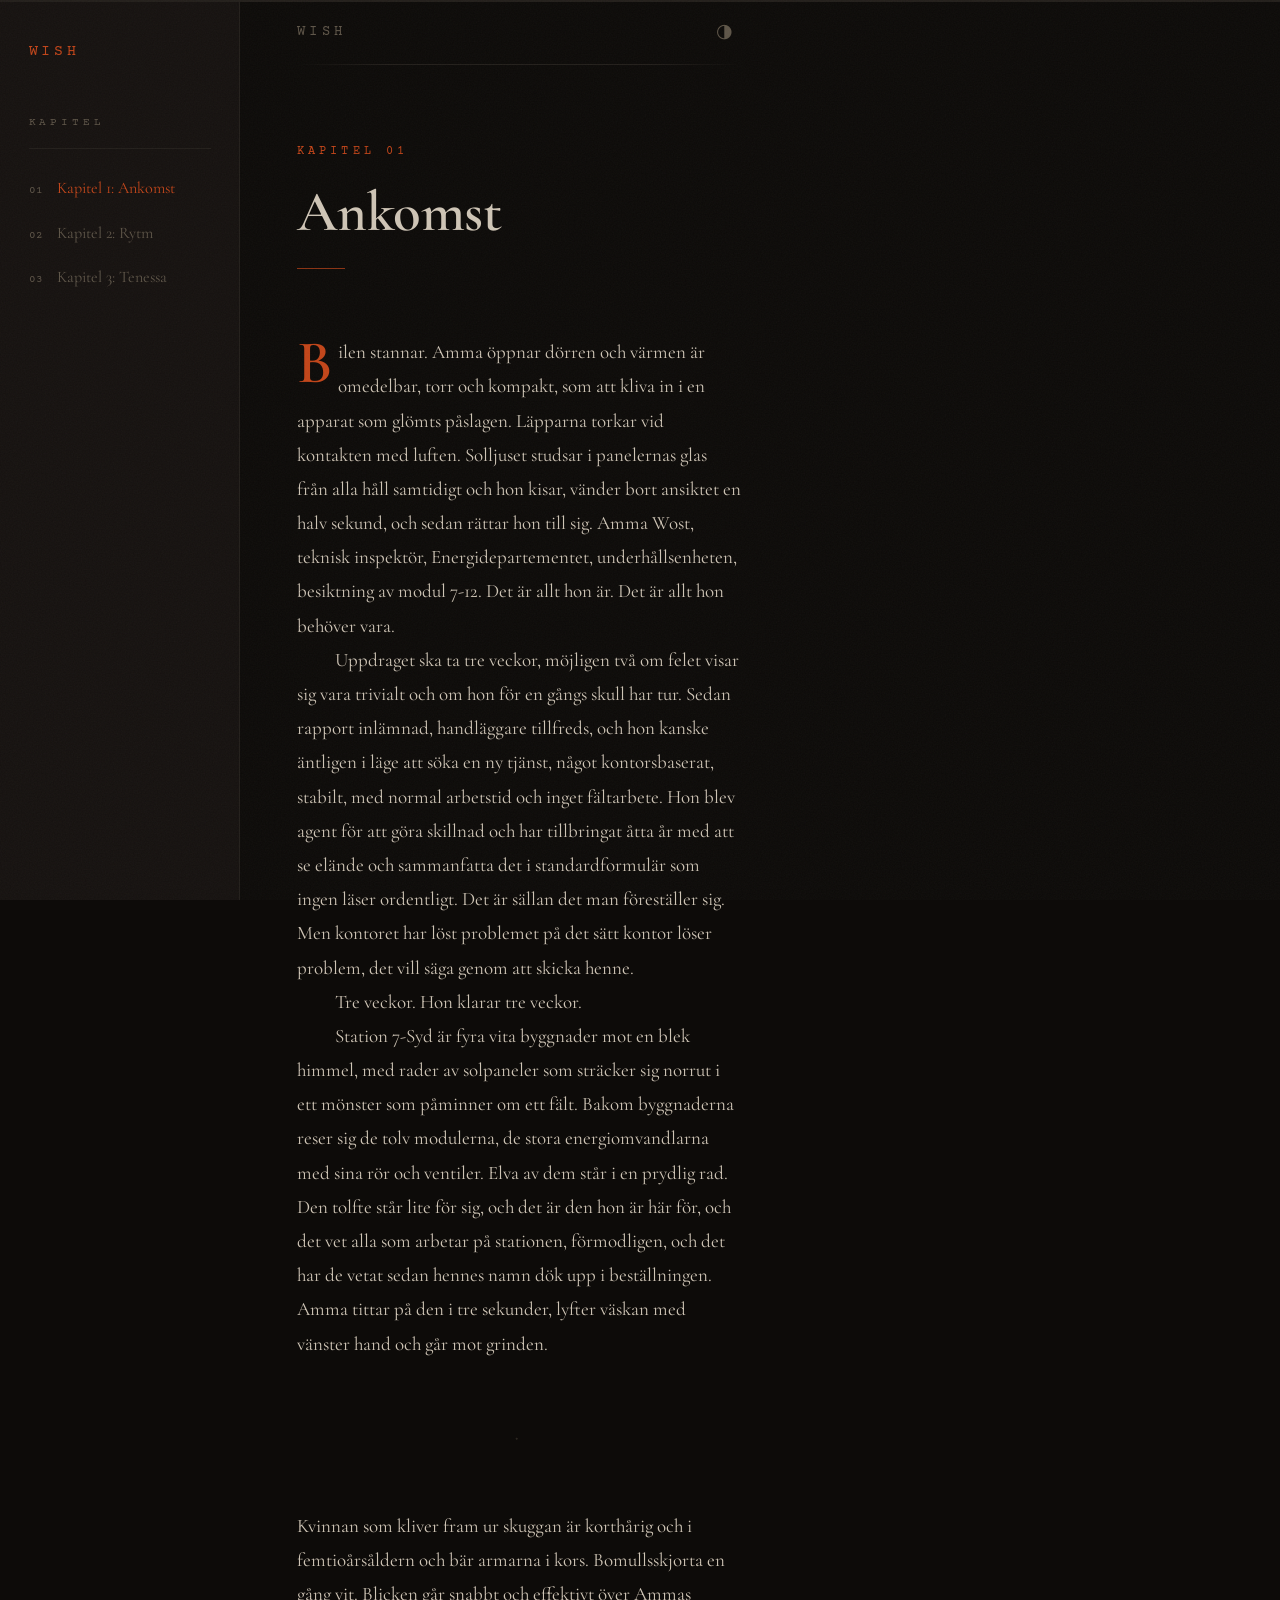
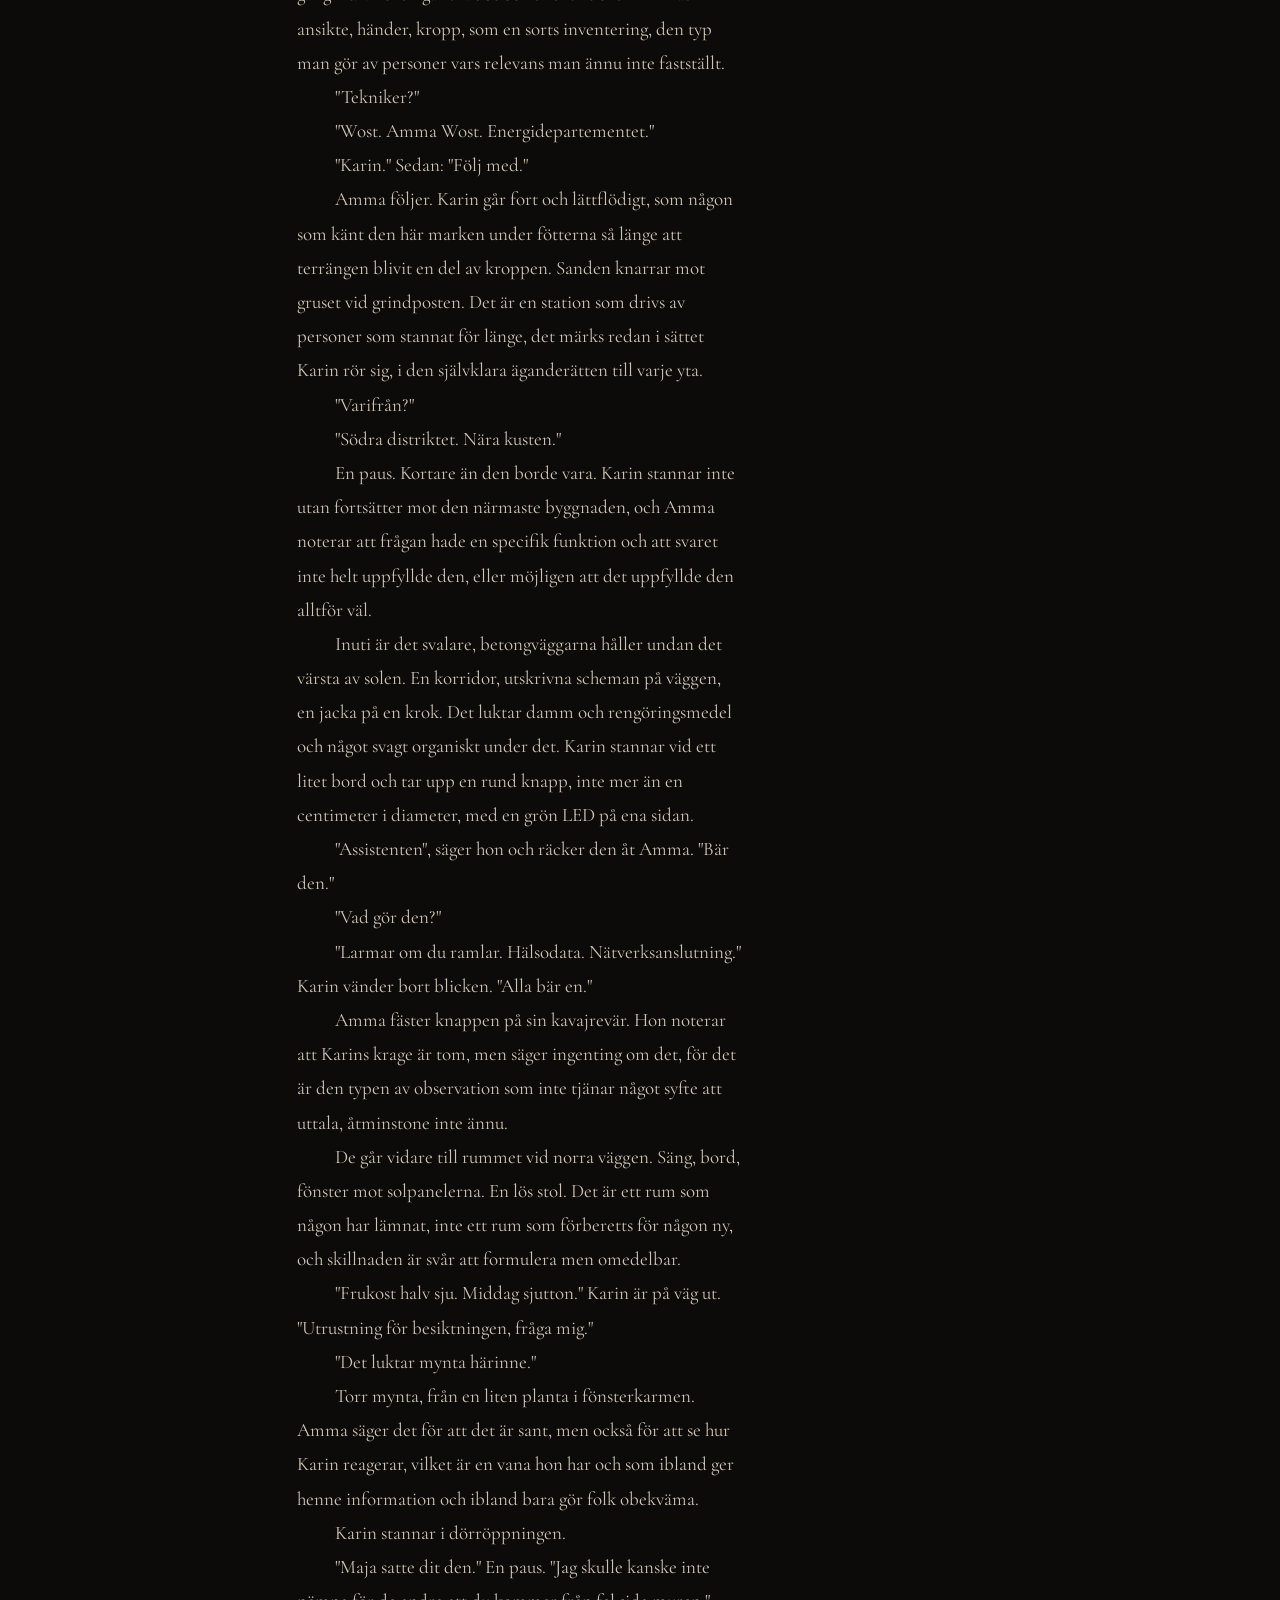
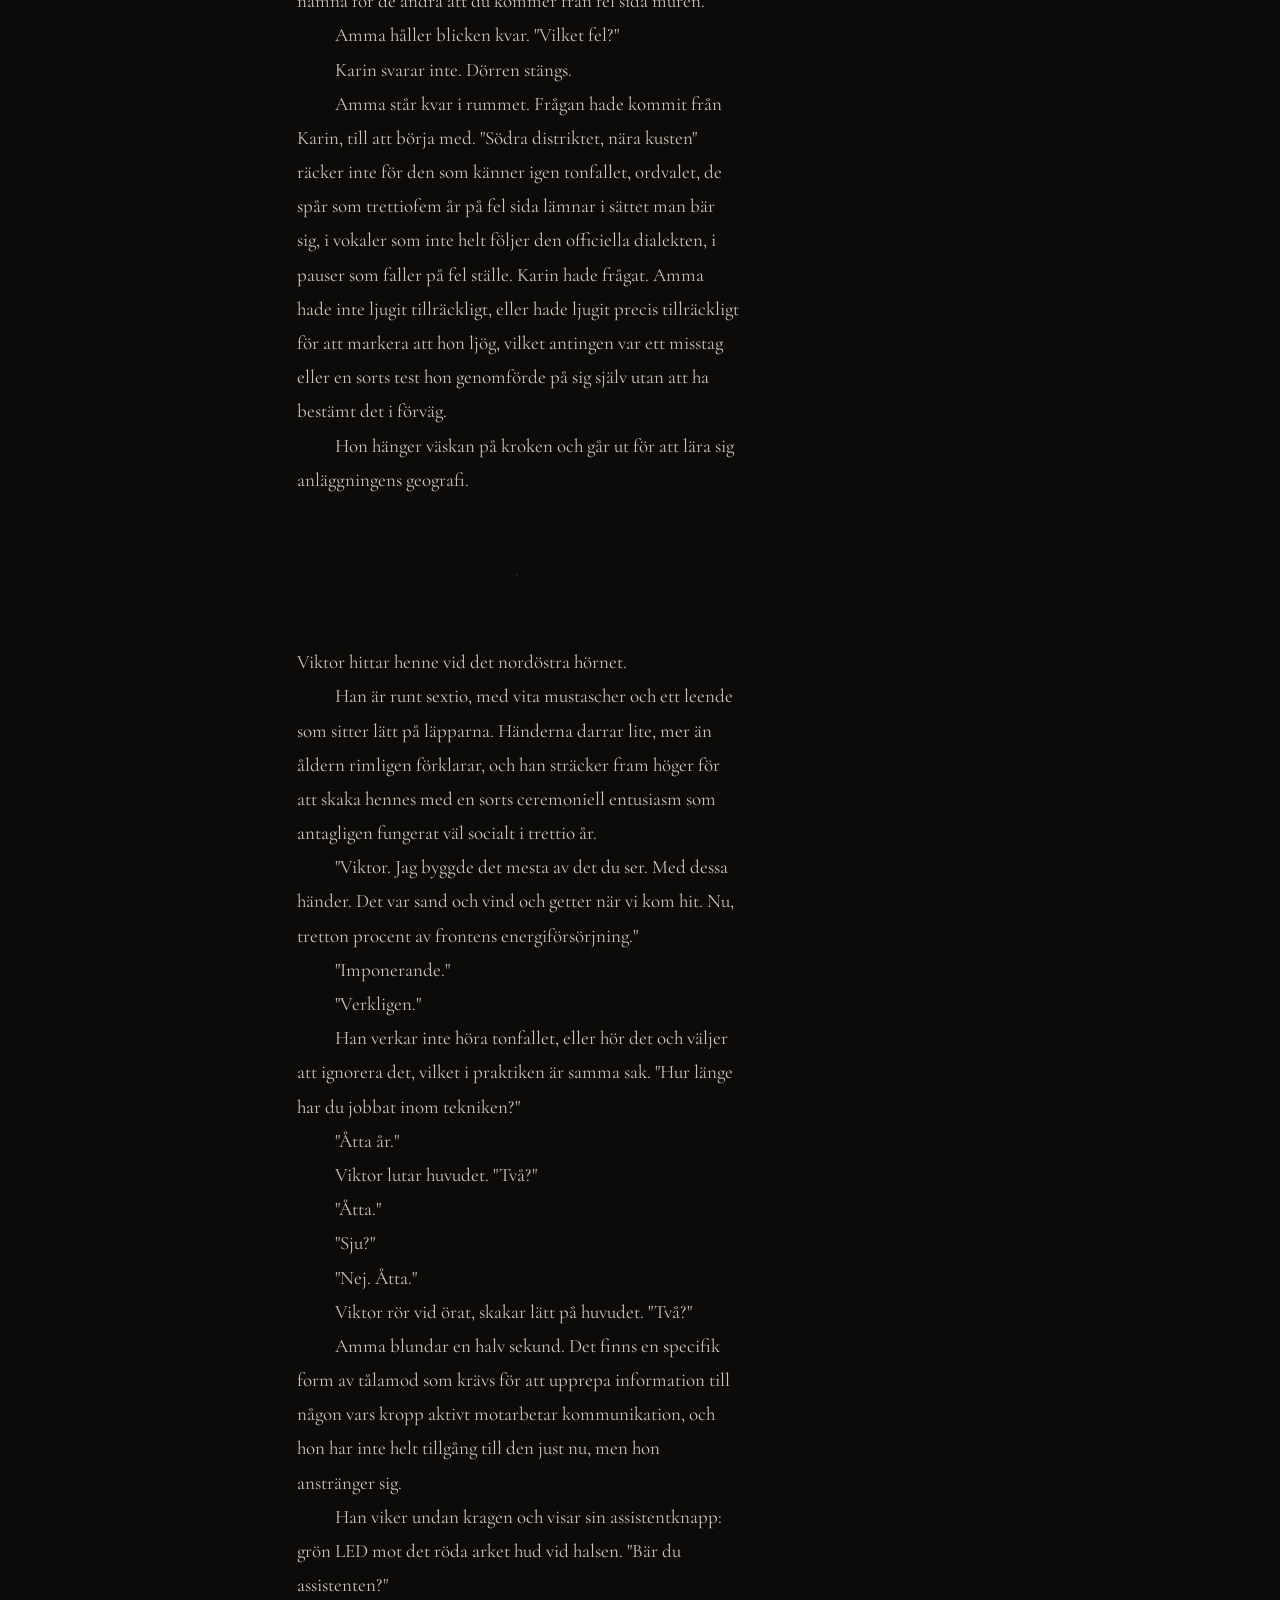
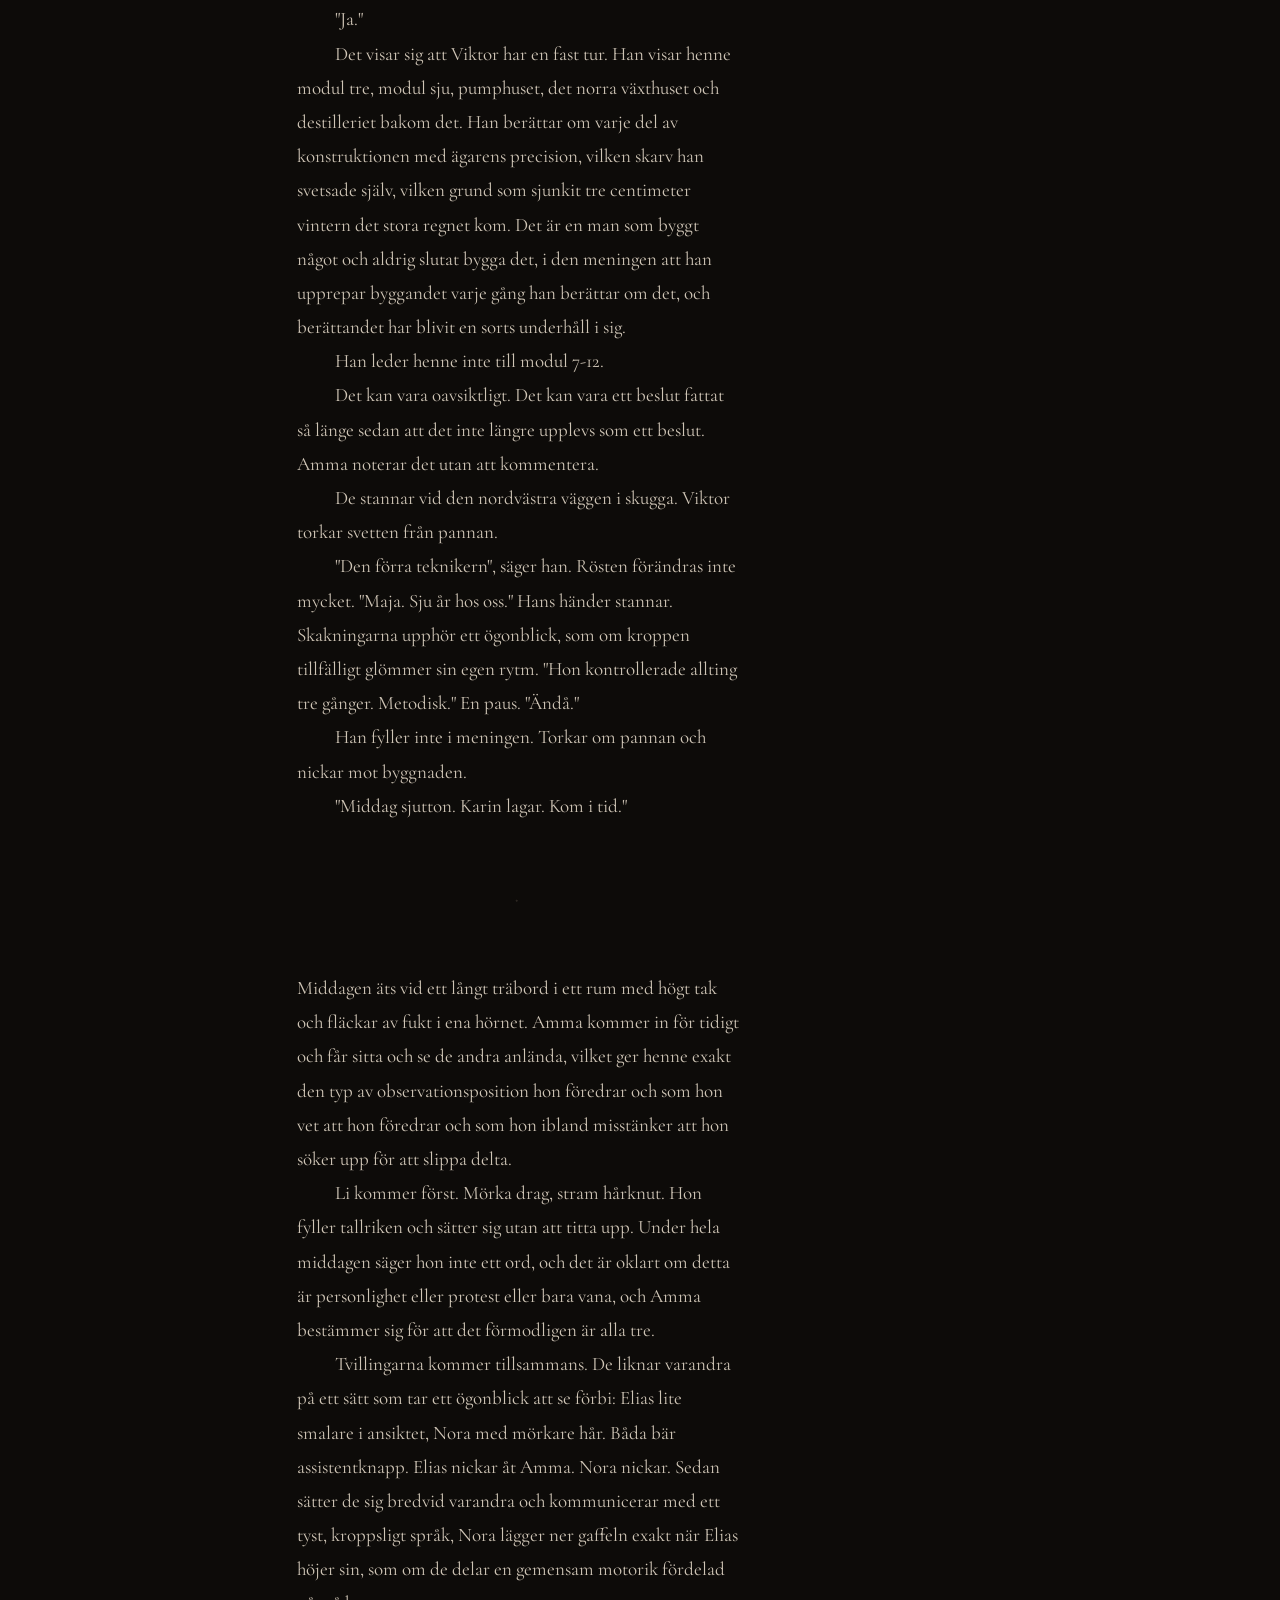
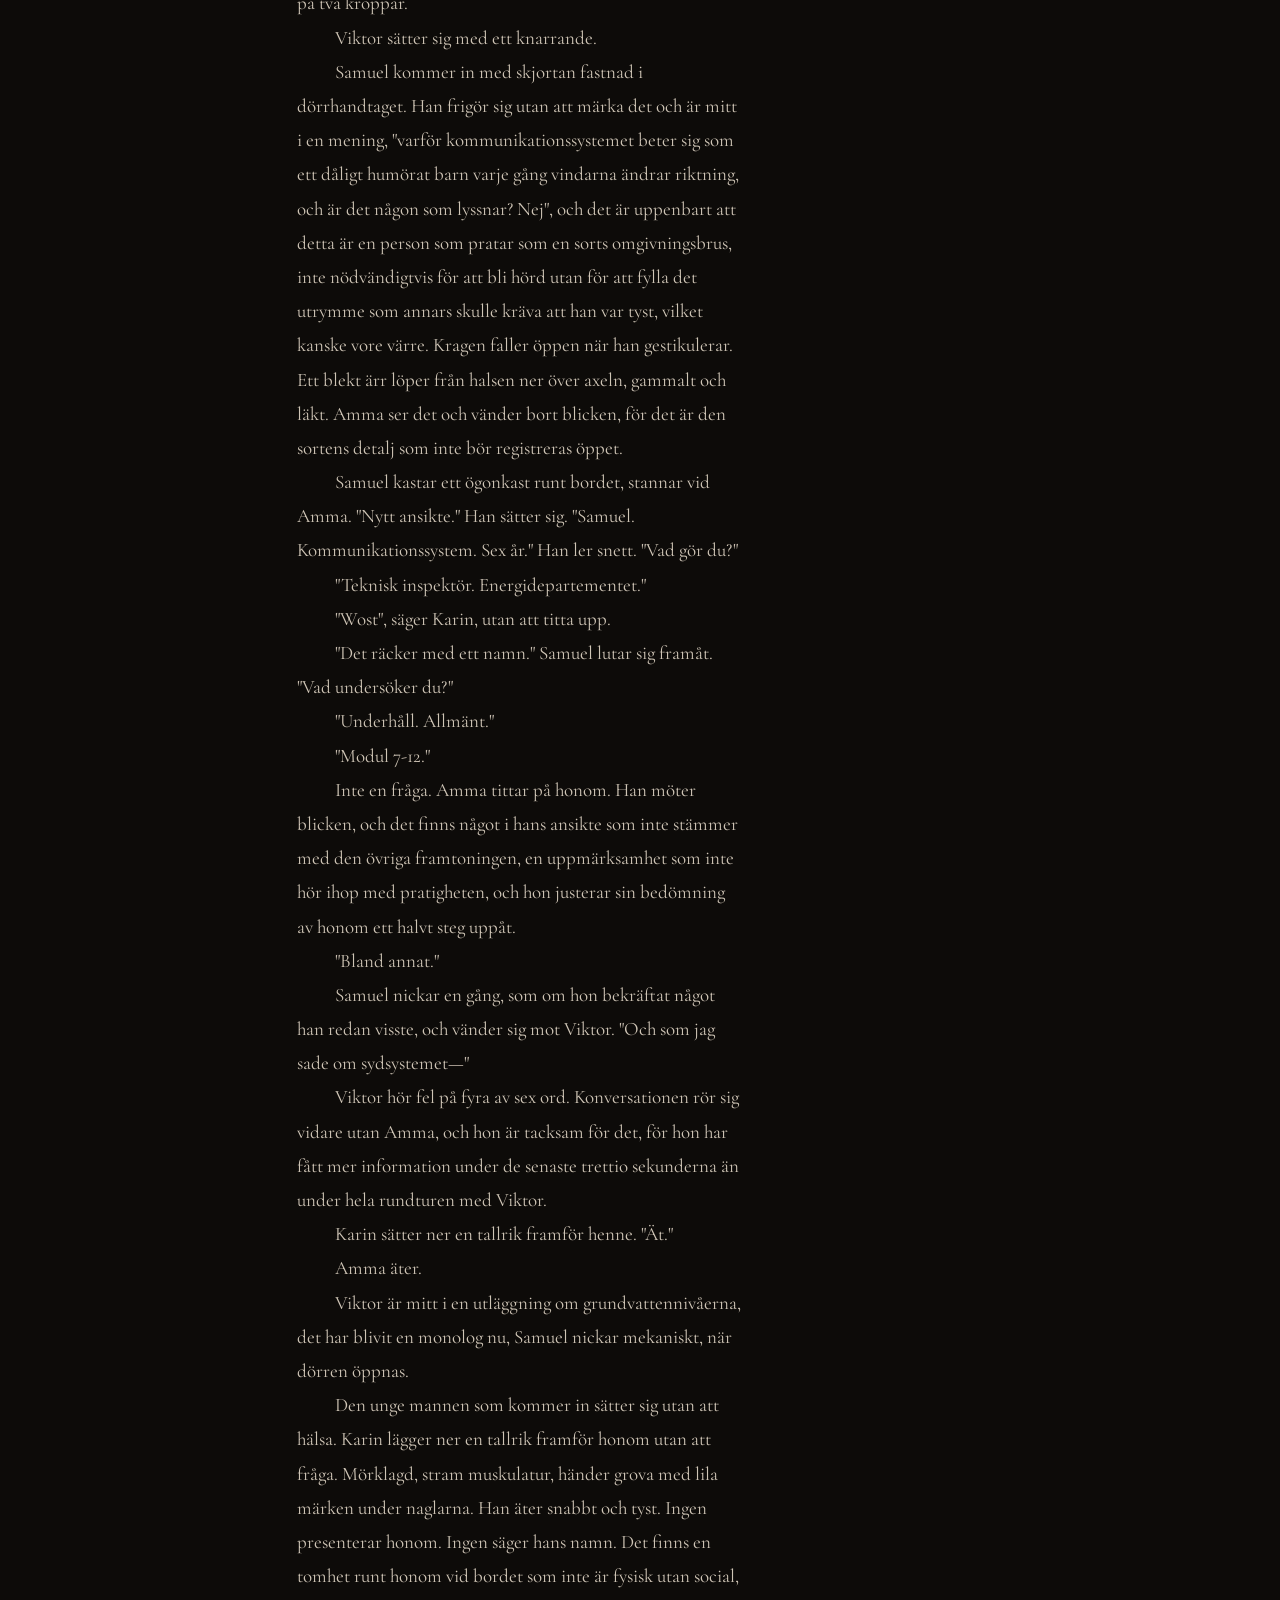
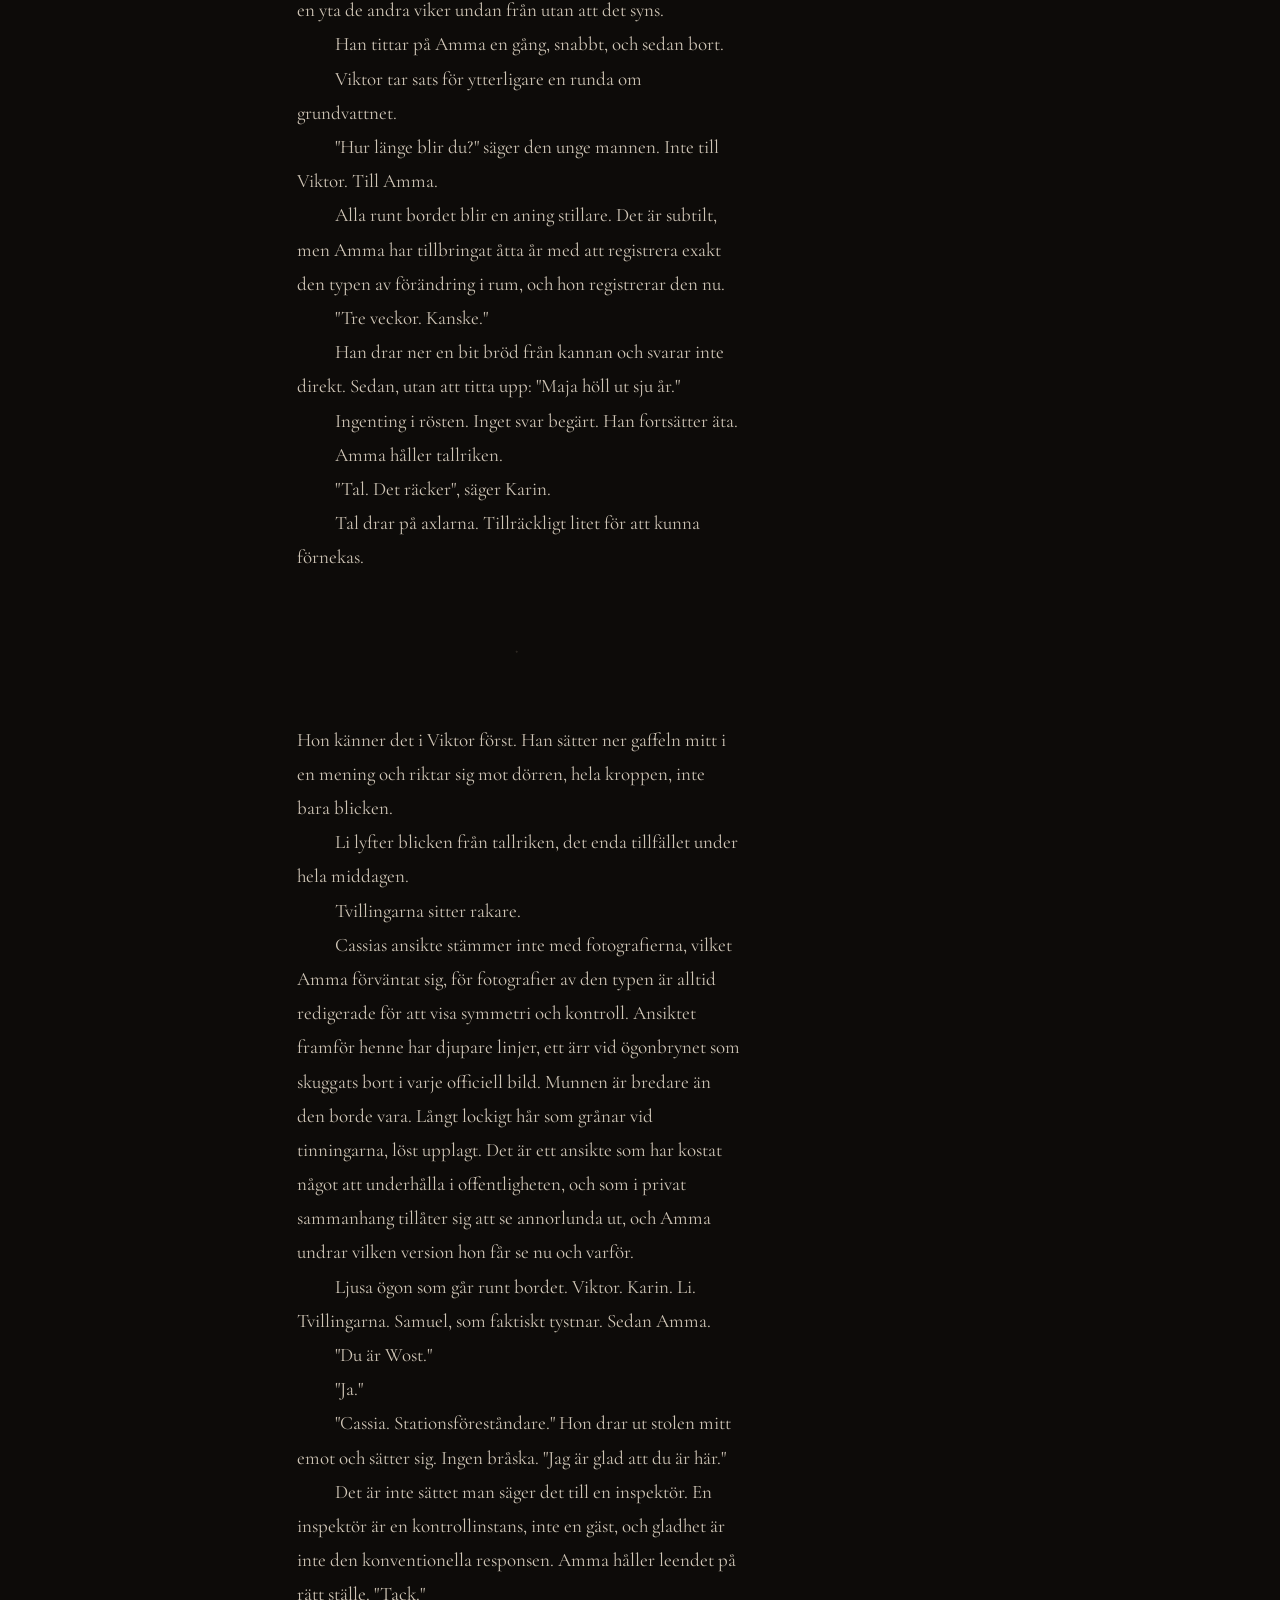
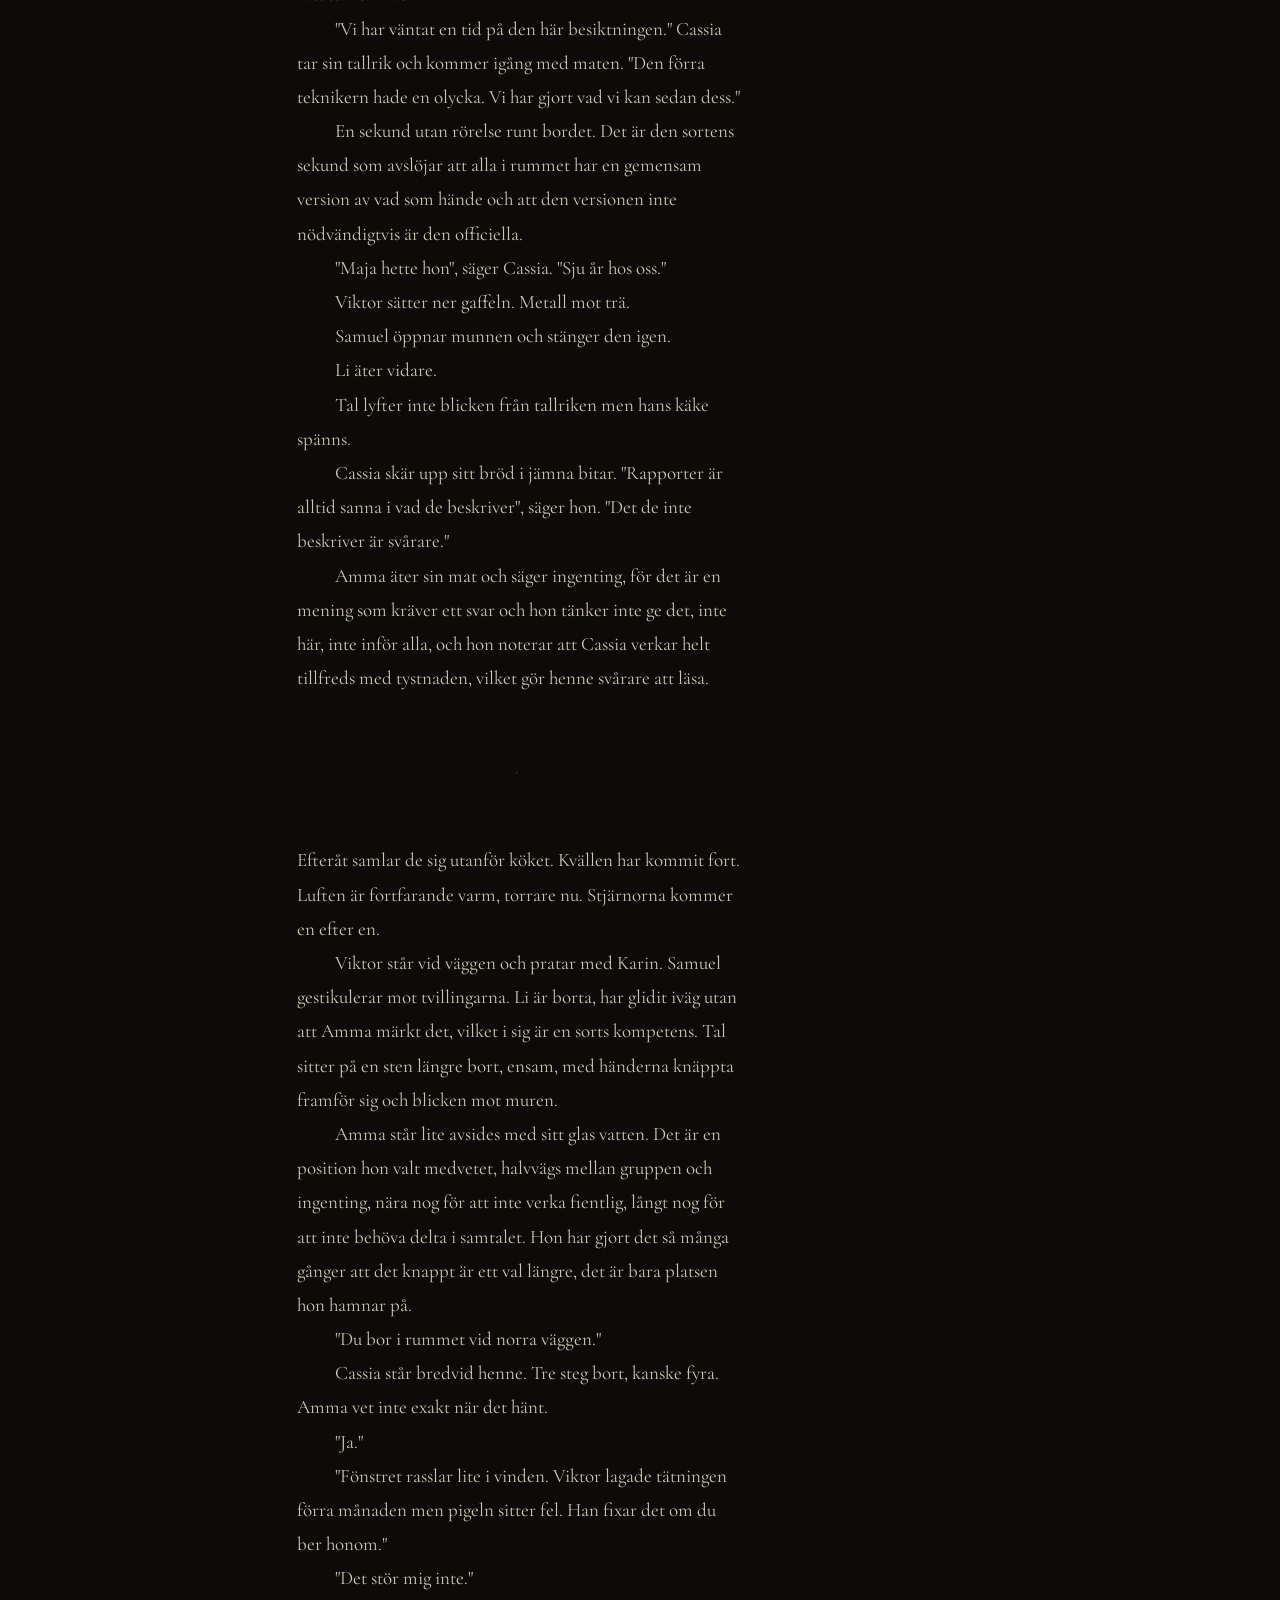
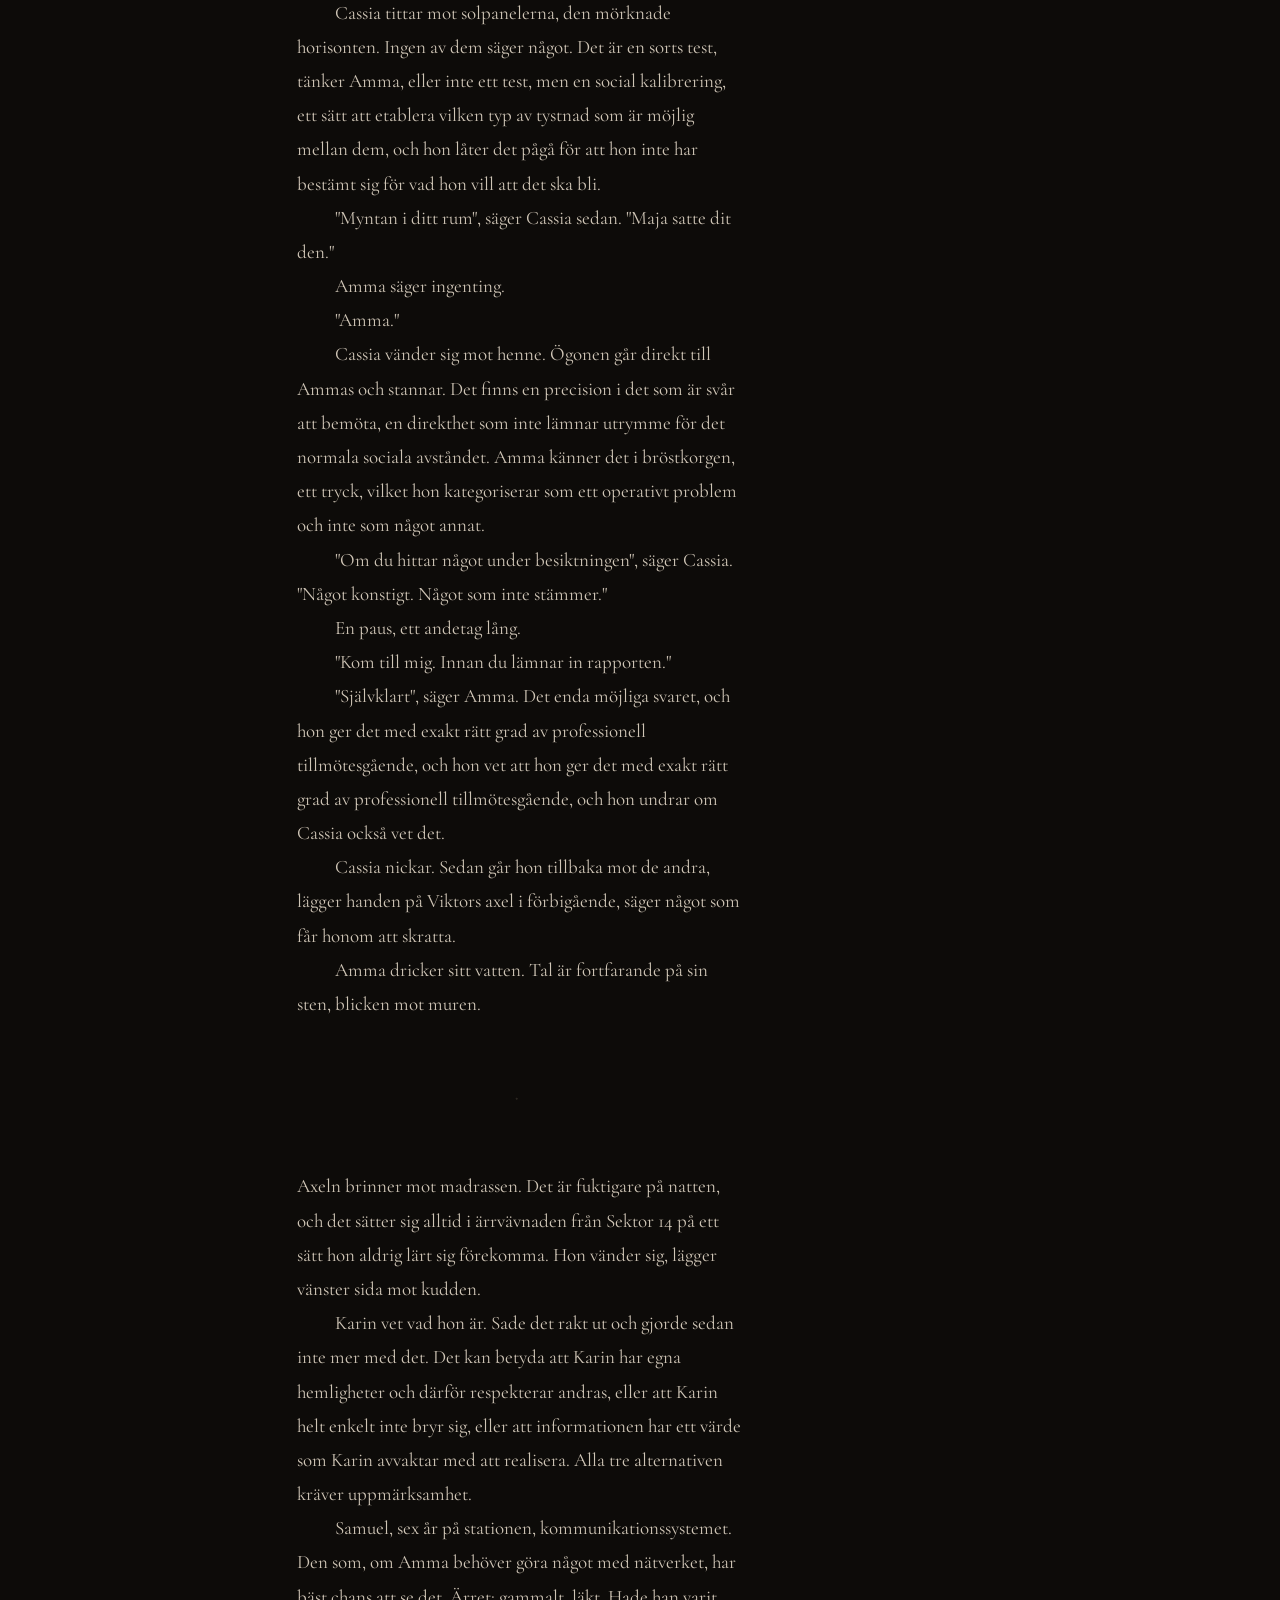
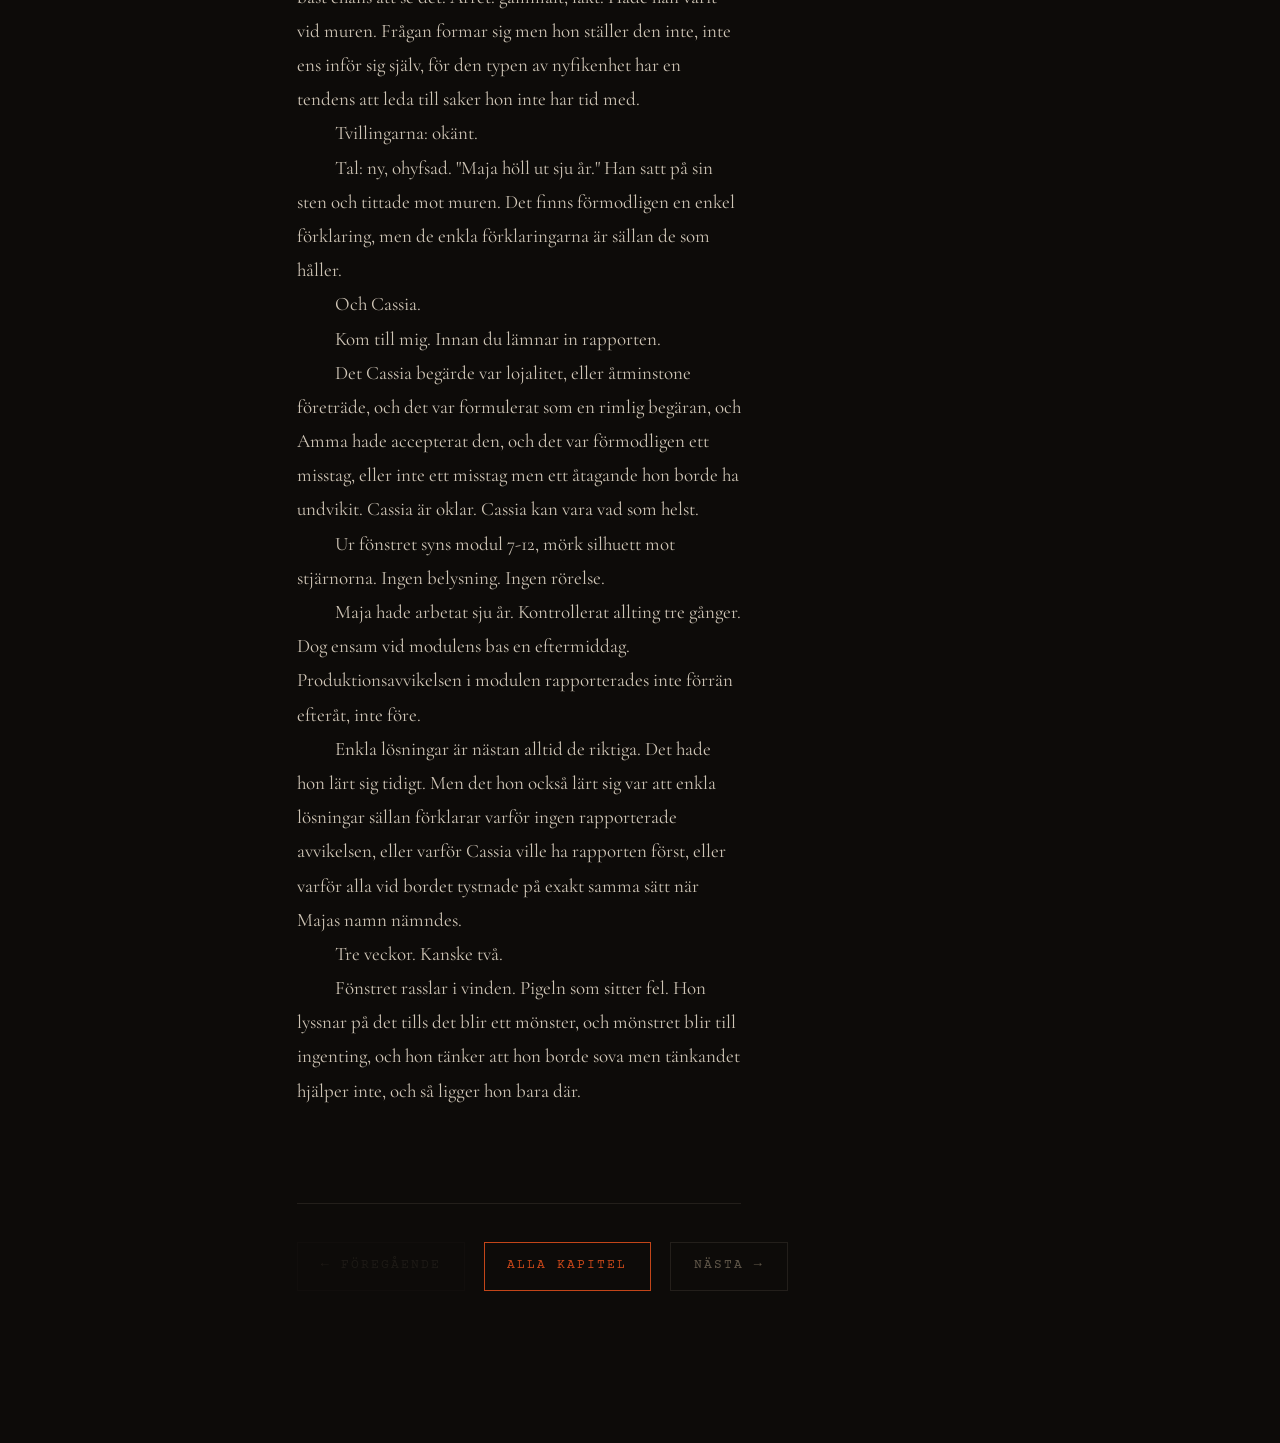
==== commit 36e23e5e: "docs: add chapter 3 to site, update nav + chapter 1 prose Co-Authored-By: Claude Opus 4.6 (1M contex" ====
--- a/docs/chapters/chapter-1.html
+++ b/docs/chapters/chapter-1.html
@@ -19,6 +19,7 @@
     <ol class="chapter-list">
       <li><a href="../chapters/chapter-1.html" class="active">Kapitel 1: Ankomst</a></li>
 <li><a href="../chapters/chapter-2.html">Kapitel 2: Rytm</a></li>
+<li><a href="../chapters/chapter-3.html">Kapitel 3: Tenessa</a></li>
 
     </ol>
   </nav>
@@ -37,42 +38,21 @@
     </div>
 
     <article class="chapter-body">
-<p>
-Bilen stannade. Amma räknade till tio innan hon öppnade dörren.
-</p>
-<p>
-Värmen slog mot henne direkt. Torr som en ugn som aldrig stängts av, och så fullständig att den tog andan i en halvsekund innan kroppen fattade sitt eget beslut att andas. Läpparna stelnade vid kontakten med luften. Solljuset reflekterades i solpanelernas glas och skar in från alla vinklar på en gång, och hon kröp ihop, instinktivt, och sedan tvingade hon sig att stå rak.
-</p>
-<p>
-<em>Amma Wost. Teknisk inspektör, Energidepartementet, underhållsenheten. Besiktning av modul 7-12. Det är allt du är.</em>
-</p>
-<p>
-Det var lite av ingenting. Det räckte.
-</p>
-<p>
-Tre veckor. Kanske två om felet var trivialt och hon hade tur. Sedan rapport inlämnad, officer tillfreds, och hon kanske äntligen i läge att söka en ny position — något stabilt, kontorsbaserat, långt från fronten. Hon hade blivit agent för att göra skillnad och istället tillbringat åtta år med att se elände och rapportera det i standardformulär. Mödrarna som grät identiskt på bägge sidor av muren. Barnen med samma märken i huden av samma typ av splitter. Och allt sorterat i tabeller, numrerat, arkiverat. Det var sällan det man föreställt sig.
-</p>
-<p>
-Kontoret hade löst problemet på det sätt kontor löser problem: de skickade henne någon annanstans.
-</p>
-<p>
-Tre veckor. Hon klarade tre veckor.
-</p>
-<p>
-Station 7-Syd var fyra vita byggnader mot en blek himmel, med rader solpaneler som sträckte sig mot norr i ett mönster som erinrade om ett fält — raka rader, men inte av grödor, utan av glas och metall som glödde svagt i eftermiddagssolen. Bakom byggnaderna reste sig de tolv modulerna. De stora energiomvandlarna med sina rör och ventiler, varje modul tre våningar hög med kylflänsar längs sidorna som gav dem utseendet av ryggkotor i en enorm ryggrad.
-</p>
-<p>
-Elva av dem stod i en prydlig rad.
-</p>
-<p>
-Den tolfte stod lite för sig.
-</p>
-<p>
-Amma tittade på den i tre sekunder. Den var tillräckligt nära de andra för att inte väcka uppmärksamhet i ett fotografi, tillräckligt långt borta för att kräva hundrafemtio extra meter kabel. Sedan lyfte hon väskan med vänster hand — höger sida var dålig idag, axeln hade börjat gnaga under den långa bilresan — och gick mot grinden.
-</p>
-<hr>
-<p>
-Kvinnan som klev fram ur skuggan bakom vakthuset var korthårig och femtioårsåldern och bar armarna i kors. Bomullsskjorta en gång vit, nu grådaskig av damm och tvätt. Ögon som gick snabbt och effektivt över Ammas ansikte, händer, kropp — den sortens bedömning som inte letar efter fara utan efter kategori.
+      <p>
+Bilen stannar. Amma öppnar dörren och värmen är omedelbar, torr och kompakt, som att kliva in i en apparat som glömts påslagen. Läpparna torkar vid kontakten med luften. Solljuset studsar i panelernas glas från alla håll samtidigt och hon kisar, vänder bort ansiktet en halv sekund, och sedan rättar hon till sig. Amma Wost, teknisk inspektör, Energidepartementet, underhållsenheten, besiktning av modul 7-12. Det är allt hon är. Det är allt hon behöver vara.
+</p>
+<p>
+Uppdraget ska ta tre veckor, möjligen två om felet visar sig vara trivialt och om hon för en gångs skull har tur. Sedan rapport inlämnad, handläggare tillfreds, och hon kanske äntligen i läge att söka en ny tjänst, något kontorsbaserat, stabilt, med normal arbetstid och inget fältarbete. Hon blev agent för att göra skillnad och har tillbringat åtta år med att se elände och sammanfatta det i standardformulär som ingen läser ordentligt. Det är sällan det man föreställer sig. Men kontoret har löst problemet på det sätt kontor löser problem, det vill säga genom att skicka henne.
+</p>
+<p>
+Tre veckor. Hon klarar tre veckor.
+</p>
+<p>
+Station 7-Syd är fyra vita byggnader mot en blek himmel, med rader av solpaneler som sträcker sig norrut i ett mönster som påminner om ett fält. Bakom byggnaderna reser sig de tolv modulerna, de stora energiomvandlarna med sina rör och ventiler. Elva av dem står i en prydlig rad. Den tolfte står lite för sig, och det är den hon är här för, och det vet alla som arbetar på stationen, förmodligen, och det har de vetat sedan hennes namn dök upp i beställningen. Amma tittar på den i tre sekunder, lyfter väskan med vänster hand och går mot grinden.
+</p>
+<hr>
+<p>
+Kvinnan som kliver fram ur skuggan är korthårig och i femtioårsåldern och bär armarna i kors. Bomullsskjorta en gång vit. Blicken går snabbt och effektivt över Ammas ansikte, händer, kropp, som en sorts inventering, den typ man gör av personer vars relevans man ännu inte fastställt.
 </p>
 <p>
 "Tekniker?"
@@ -84,7 +64,7 @@
 "Karin." Sedan: "Följ med."
 </p>
 <p>
-Amma följde. Karin gick fort och lättflödigt, med en gång som tillhörde den här marken, som om hennes fötter fattat ett separat avtal med gruset. Sanden knarrade mot stenen vid grindposten. Det luktade het metall och torr jord och något svagt vegetabiliskt som Amma inte kunde placera.
+Amma följer. Karin går fort och lättflödigt, som någon som känt den här marken under fötterna så länge att terrängen blivit en del av kroppen. Sanden knarrar mot gruset vid grindposten. Det är en station som drivs av personer som stannat för länge, det märks redan i sättet Karin rör sig, i den självklara äganderätten till varje yta.
 </p>
 <p>
 "Varifrån?"
@@ -93,77 +73,77 @@
 "Södra distriktet. Nära kusten."
 </p>
 <p>
-En paus. Kortare än den borde ha varit — och det var det som var problemet. Rätt paus hade varit ingen alls. Karin stannade inte, fortsatte mot den närmaste byggnaden, men Amma kände igen det lilla skiftet i axlarnas linje. Igenkänning.
-</p>
-<p>
-Det kunde betyda ingenting. Det kunde betyda att Karin hade känt igen tonfallet, ordvalet, den nästan omärkliga brytningen som kom fram när hon sa <em>kusten</em> istället för <em>kustområdet</em>. Vissa saker gick inte att utbilda bort. Amma hade försökt.
-</p>
-<p>
-Inuti var det svalare, betongväggarna höll undan det värsta av solen och gav luften en kylig, stenmjölsaktig ton. En korridor med utskrivna scheman på väggen, en jacka på en krok, ett vattenglas halvfullt bredvid en bunt papper som inte tillhörde schemat. Karin stannade vid ett litet bord och tog upp en liten rund knapp — inte mer än en centimeter i diameter, matt silver med en grön LED på ena sidan.
-</p>
-<p>
-"Assistenten", sa hon och räckte den åt Amma. "Bär den."
+En paus. Kortare än den borde vara. Karin stannar inte utan fortsätter mot den närmaste byggnaden, och Amma noterar att frågan hade en specifik funktion och att svaret inte helt uppfyllde den, eller möjligen att det uppfyllde den alltför väl.
+</p>
+<p>
+Inuti är det svalare, betongväggarna håller undan det värsta av solen. En korridor, utskrivna scheman på väggen, en jacka på en krok. Det luktar damm och rengöringsmedel och något svagt organiskt under det. Karin stannar vid ett litet bord och tar upp en rund knapp, inte mer än en centimeter i diameter, med en grön LED på ena sidan.
+</p>
+<p>
+"Assistenten", säger hon och räcker den åt Amma. "Bär den."
 </p>
 <p>
 "Vad gör den?"
 </p>
 <p>
-"Larmar om du ramlar. Hälsodata. Nätverksanslutning." Karin vände bort blicken. "Alla bär en."
-</p>
-<p>
-Amma fäste knappen på sin kavajrevär. Den var lättare än hon förväntat sig — knappast mer än vikten av ett mynt. Hon noterade att Karins krage var tom. Inga märken i tyget heller, inget avtryck efter en knapp som nyligen tagits bort.
-</p>
-<p>
-De gick vidare till rummet vid norra väggen. Säng, bord, fönster mot solpanelerna. En lös stol som stod snett, som om den senaste personen som suttit i den hade rest sig hastigt och glömt att skjuta tillbaka den. Väggen hade små hack i putsen vid sänghuvudet, fem i rad. Amma tittade på dem utan att stanna blicken.
-</p>
-<p>
-"Frukost halv sju. Middag sjutton." Karin var på väg ut. "Utrustning för besiktningen — fråga mig."
+"Larmar om du ramlar. Hälsodata. Nätverksanslutning." Karin vänder bort blicken. "Alla bär en."
+</p>
+<p>
+Amma fäster knappen på sin kavajrevär. Hon noterar att Karins krage är tom, men säger ingenting om det, för det är den typen av observation som inte tjänar något syfte att uttala, åtminstone inte ännu.
+</p>
+<p>
+De går vidare till rummet vid norra väggen. Säng, bord, fönster mot solpanelerna. En lös stol. Det är ett rum som någon har lämnat, inte ett rum som förberetts för någon ny, och skillnaden är svår att formulera men omedelbar.
+</p>
+<p>
+"Frukost halv sju. Middag sjutton." Karin är på väg ut. "Utrustning för besiktningen, fråga mig."
 </p>
 <p>
 "Det luktar mynta härinne."
 </p>
 <p>
-Torr mynta, med en underton av jord och vatten. Plantan stod i fönsterkarmen i en lerkruka som var för stor för den. Jorden var fuktig. Någon vattnade den fortfarande.
-</p>
-<p>
-Karin stannade i dörröppningen. Hennes hand låg mot karmen och rörde sig inte.
-</p>
-<p>
-"Maja satte dit den." En paus, och sedan med rösten nedskruvad ett halvt steg: "Jag skulle kanske inte nämna för de andra att du kommer från fel sida muren."
-</p>
-<p>
-Amma höll blicken kvar. "Vilket fel?"
-</p>
-<p>
-Karin svarade inte. Dörren stängdes.
-</p>
-<p>
-Amma stod kvar i rummet. Det var Karin som hade frågat, till att börja med. <em>Varifrån?</em> — den simplaste frågan, och ändå. "Södra distriktet, nära kusten" räckte inte för den som kände igen tonfallet, ordvalet, den nästan omärkliga brytningen som kom fram när hon sa <em>kusten</em> istället för <em>kustområdet</em>. Karin hade frågat. Amma hade inte ljugit tillräckligt.
-</p>
-<p>
-Hon hängde väskan på kroken och gick ut för att lära sig anläggningens geografi.
-</p>
-<hr>
-<p>
-Viktor hittade henne vid det nordöstra hörnet, där skuggan från modul tre bildade en smal remsa av mörker mot betongmuren.
-</p>
-<p>
-Han var runt sextio, med vita mustascher och ett leende som satt lätt på läpparna, som om hans ansikte hade ställt in sig på det för länge sedan och aldrig brytt sig om att ändra. Händerna darrade lite när han sträckte fram höger för att skaka hennes. Mer än åldern borde förklara — en ojämnhet i fingrarna, ett ryckande som gick och kom utan mönster.
-</p>
-<p>
-"Viktor. Jag byggde det mesta av det du ser." Han svepte med handen. "Med dessa händer. Det var sand och vind och getter när vi kom hit. Inte en enda fast struktur utom gränsposten. Nu — tretton procent av frontens energiförsörjning."
+Torr mynta, från en liten planta i fönsterkarmen. Amma säger det för att det är sant, men också för att se hur Karin reagerar, vilket är en vana hon har och som ibland ger henne information och ibland bara gör folk obekväma.
+</p>
+<p>
+Karin stannar i dörröppningen.
+</p>
+<p>
+"Maja satte dit den." En paus. "Jag skulle kanske inte nämna för de andra att du kommer från fel sida muren."
+</p>
+<p>
+Amma håller blicken kvar. "Vilket fel?"
+</p>
+<p>
+Karin svarar inte. Dörren stängs.
+</p>
+<p>
+Amma står kvar i rummet. Frågan hade kommit från Karin, till att börja med. "Södra distriktet, nära kusten" räcker inte för den som känner igen tonfallet, ordvalet, de spår som trettiofem år på fel sida lämnar i sättet man bär sig, i vokaler som inte helt följer den officiella dialekten, i pauser som faller på fel ställe. Karin hade frågat. Amma hade inte ljugit tillräckligt, eller hade ljugit precis tillräckligt för att markera att hon ljög, vilket antingen var ett misstag eller en sorts test hon genomförde på sig själv utan att ha bestämt det i förväg.
+</p>
+<p>
+Hon hänger väskan på kroken och går ut för att lära sig anläggningens geografi.
+</p>
+<hr>
+<p>
+Viktor hittar henne vid det nordöstra hörnet.
+</p>
+<p>
+Han är runt sextio, med vita mustascher och ett leende som sitter lätt på läpparna. Händerna darrar lite, mer än åldern rimligen förklarar, och han sträcker fram höger för att skaka hennes med en sorts ceremoniell entusiasm som antagligen fungerat väl socialt i trettio år.
+</p>
+<p>
+"Viktor. Jag byggde det mesta av det du ser. Med dessa händer. Det var sand och vind och getter när vi kom hit. Nu, tretton procent av frontens energiförsörjning."
 </p>
 <p>
 "Imponerande."
 </p>
 <p>
-"Verkligen." Han verkade inte höra tonfallet. Inte för att han var dum — Amma misstänkte att han hört det väl och valt att ignorera det, på det sätt som människor som levt tillräckligt länge med sitt livsverk inte längre behövde andras godkännande men fortfarande ville ha det. "Hur länge har du jobbat inom tekniken?"
+"Verkligen."
+</p>
+<p>
+Han verkar inte höra tonfallet, eller hör det och väljer att ignorera det, vilket i praktiken är samma sak. "Hur länge har du jobbat inom tekniken?"
 </p>
 <p>
 "Åtta år."
 </p>
 <p>
-Viktor lutade huvudet. "Två?"
+Viktor lutar huvudet. "Två?"
 </p>
 <p>
 "Åtta."
@@ -175,83 +155,65 @@
 "Nej. Åtta."
 </p>
 <p>
-Viktor rörde vid örat, skakade lätt på huvudet och suckade med en sorts kamratlig irritation. "Två?"
-</p>
-<p>
-Amma blundade en halv sekund. Något i hennes bröst drog ihop sig kort och oväntat — inte irritation utan en blek form av ömhet.
-</p>
-<p>
-Han vek undan kragen och visade sin assistentknapp: grön LED mot det röda arket hud vid halsen. Huden runtomkring var irriterad, skavd. Han hade burit den länge. "Bär du assistenten?"
-</p>
-<p>
-"Ja", sa Amma.
-</p>
-<p>
-Det visade sig att Viktor hade en fast tur.
-</p>
-<p>
-Han tog henne med till modul tre först, genom den smala passagen mellan kylflänsar och kabelstegar där solen inte nådde ner och luften var tio grader kallare och luktade smörjmedel. Sedan modul sju — den äldsta i raden, med en renoverad kontrollpanel som fortfarande bar etiketter skrivna för hand. Pumphuset, det norra växthuset med sina tre rader tomater och en hylla med konservburkar som inte tillhörde något officiellt inventarium. Destilleriet bakom det, som Viktor beskrev med exakt den sorts detaljerad stolthet som en annan man kunde ha ägnat ett barnbarn.
-</p>
-<p>
-Han berättade om varje del av konstruktionen med ägarens precision: vilken skarv han svetsade själv, vilken grund som sjunkit tre centimeter vintern det stora regnet kom, vilken pump som byttes efter att Li — tydligen mekaniker — hade konstaterat att den vibrerade i en frekvens som kunde orsaka resonanssprickor om tio år. Viktor mindes frekvensen. Han mindes inte att Li sagt det, men han mindes frekvensen.
-</p>
-<p>
-Han ledde henne inte till modul 7-12.
-</p>
-<p>
-Möjligen oavsiktligt. Möjligen inte.
-</p>
-<p>
-De stannade vid den nordvästra väggen i skugga. Viktor torkade svetten från pannan med handryggen och lutade sig mot betongväggen med en tyngd som var mer än fysisk.
-</p>
-<p>
-"Den förra teknikern", sa han. Rösten förändrade inte mycket, men darrningen i händerna upphörde ett ögonblick, som om de glömt sig. "Maja. Sju år hos oss." Han tittade på sina händer som om han lade märke till stillheten. "Hon kontrollerade allting tre gånger. Metodisk. Byggde sin egen tabell istället för att använda standardmallen. Förstår du den sortens människa?"
-</p>
-<p>
-"Ja", sa Amma.
-</p>
-<p>
-"Ändå." Viktor fyllde inte i meningen. Torkade om pannan och nickade mot byggnaden.
+Viktor rör vid örat, skakar lätt på huvudet. "Två?"
+</p>
+<p>
+Amma blundar en halv sekund. Det finns en specifik form av tålamod som krävs för att upprepa information till någon vars kropp aktivt motarbetar kommunikation, och hon har inte helt tillgång till den just nu, men hon anstränger sig.
+</p>
+<p>
+Han viker undan kragen och visar sin assistentknapp: grön LED mot det röda arket hud vid halsen. "Bär du assistenten?"
+</p>
+<p>
+"Ja."
+</p>
+<p>
+Det visar sig att Viktor har en fast tur. Han visar henne modul tre, modul sju, pumphuset, det norra växthuset och destilleriet bakom det. Han berättar om varje del av konstruktionen med ägarens precision, vilken skarv han svetsade själv, vilken grund som sjunkit tre centimeter vintern det stora regnet kom. Det är en man som byggt något och aldrig slutat bygga det, i den meningen att han upprepar byggandet varje gång han berättar om det, och berättandet har blivit en sorts underhåll i sig.
+</p>
+<p>
+Han leder henne inte till modul 7-12.
+</p>
+<p>
+Det kan vara oavsiktligt. Det kan vara ett beslut fattat så länge sedan att det inte längre upplevs som ett beslut. Amma noterar det utan att kommentera.
+</p>
+<p>
+De stannar vid den nordvästra väggen i skugga. Viktor torkar svetten från pannan.
+</p>
+<p>
+"Den förra teknikern", säger han. Rösten förändras inte mycket. "Maja. Sju år hos oss." Hans händer stannar. Skakningarna upphör ett ögonblick, som om kroppen tillfälligt glömmer sin egen rytm. "Hon kontrollerade allting tre gånger. Metodisk." En paus. "Ändå."
+</p>
+<p>
+Han fyller inte i meningen. Torkar om pannan och nickar mot byggnaden.
 </p>
 <p>
 "Middag sjutton. Karin lagar. Kom i tid."
 </p>
-<p>
-Han gick utan att vänta på svar. Amma stod kvar en stund och tittade mot modul 7-12 i eftermiddagsljuset. Modulen hade samma design som de andra elva — samma rör, samma ventiler, samma kylflänsar — men marken runtomkring var annorlunda. Mer nedtrampad vid basen. En fläck mörkare betong som kunde vara en lagning, eller en skugga.
-</p>
-<p>
-Hon vände sig och gick mot köket.
-</p>
-<hr>
-<p>
-Middagen åts vid ett långt träbord med repor efter knivar och varma grytor. Amma kom in för tidigt och fick sitta och se de andra anlända, en efter en, som akter i en pjäs hon inte läst manuset till.
-</p>
-<p>
-Li kom först. Mörka drag, stram hårknut, arbetsbyxor med fläckar av maskinolja vid knäna. Hon fyllde tallriken och satte sig utan att titta upp, och under hela middagen sa hon inte ett ord. Hon åt med den sorts jämna rytm som antydde att maten var bränsle och bordet var ett utrymme hon delade av nödvändighet, inte val.
-</p>
-<p>
-Tvillingarna kom tillsammans. De liknade varandra på ett sätt som tog ett ögonblick att se förbi: Elias lite smalare i ansiktet, Nora med mörkare hår som var klippt i exakt samma längd som hans. Båda bar assistentknapp. Elias nickade åt Amma med en kort, artig rörelse. Nora nickade en sekund senare, samma vinkel. Sedan satte de sig bredvid varandra och kommunicerade med ett tyst, kroppsligt språk — Nora lade ner gaffeln exakt när Elias höjde sin, och vid ett tillfälle sträckte han sig efter saltburken i samma rörelse som hon drog tillbaka handen från den.
-</p>
-<p>
-Viktor satte sig med ett knarrande i stolen och började genast berätta för Karin om ett läckage i det södra rörverket.
-</p>
-<p>
-Samuel kom in med skjortan fastnad i dörrhandtaget. Han frigjorde sig utan att märka det och var mitt i en mening — "—varför kommunikationssystemet beter sig som ett dåligt humörat barn varje gång vindarna ändrar riktning, och är det någon som lyssnar? Nej, det är det inte, för Li har inte svarat på ett enda av mina formulär sedan—" Han stannade, tittade runt bordet, och kragen föll öppen när han gestikulerade. Ett blekt ärr löpte från halsen ner över axeln, gammalt och läkt, som en avbleknad karta till en plats han inte ville prata om.
-</p>
-<p>
-Amma vände bort blicken. Långsammare än hon borde.
-</p>
-<p>
-Samuel kastade ett ögonkast runt bordet, stannade vid Amma och höjde ögonbrynen med ett uttryck som var halvt leende, halvt inventering. "Nytt ansikte." Han satte sig. "Samuel. Kommunikationssystem. Sex år." Han log snett — det nådde inte riktigt ögonen men var tillräckligt nära för att passera som vänlighet. "Vad gör du?"
+<hr>
+<p>
+Middagen äts vid ett långt träbord i ett rum med högt tak och fläckar av fukt i ena hörnet. Amma kommer in för tidigt och får sitta och se de andra anlända, vilket ger henne exakt den typ av observationsposition hon föredrar och som hon vet att hon föredrar och som hon ibland misstänker att hon söker upp för att slippa delta.
+</p>
+<p>
+Li kommer först. Mörka drag, stram hårknut. Hon fyller tallriken och sätter sig utan att titta upp. Under hela middagen säger hon inte ett ord, och det är oklart om detta är personlighet eller protest eller bara vana, och Amma bestämmer sig för att det förmodligen är alla tre.
+</p>
+<p>
+Tvillingarna kommer tillsammans. De liknar varandra på ett sätt som tar ett ögonblick att se förbi: Elias lite smalare i ansiktet, Nora med mörkare hår. Båda bär assistentknapp. Elias nickar åt Amma. Nora nickar. Sedan sätter de sig bredvid varandra och kommunicerar med ett tyst, kroppsligt språk, Nora lägger ner gaffeln exakt när Elias höjer sin, som om de delar en gemensam motorik fördelad på två kroppar.
+</p>
+<p>
+Viktor sätter sig med ett knarrande.
+</p>
+<p>
+Samuel kommer in med skjortan fastnad i dörrhandtaget. Han frigör sig utan att märka det och är mitt i en mening, "varför kommunikationssystemet beter sig som ett dåligt humörat barn varje gång vindarna ändrar riktning, och är det någon som lyssnar? Nej", och det är uppenbart att detta är en person som pratar som en sorts omgivningsbrus, inte nödvändigtvis för att bli hörd utan för att fylla det utrymme som annars skulle kräva att han var tyst, vilket kanske vore värre. Kragen faller öppen när han gestikulerar. Ett blekt ärr löper från halsen ner över axeln, gammalt och läkt. Amma ser det och vänder bort blicken, för det är den sortens detalj som inte bör registreras öppet.
+</p>
+<p>
+Samuel kastar ett ögonkast runt bordet, stannar vid Amma. "Nytt ansikte." Han sätter sig. "Samuel. Kommunikationssystem. Sex år." Han ler snett. "Vad gör du?"
 </p>
 <p>
 "Teknisk inspektör. Energidepartementet."
 </p>
 <p>
-"Wost", sa Karin, utan att titta upp från brödet hon skar.
-</p>
-<p>
-"Det räcker med ett namn." Samuel lutade sig framåt. Armbågarna på bordet. Ögonen på Ammas. "Vad undersöker du?"
+"Wost", säger Karin, utan att titta upp.
+</p>
+<p>
+"Det räcker med ett namn." Samuel lutar sig framåt. "Vad undersöker du?"
 </p>
 <p>
 "Underhåll. Allmänt."
@@ -260,141 +222,129 @@
 "Modul 7-12."
 </p>
 <p>
-Inte fråga. Amma tittade på honom. Han mötte blicken utan att blinka, och det var inte utmaning utan klarhet — som om han inte såg poängen med att klä sanningen i artighetsfraser.
-</p>
-<p>
-"Bland annat", sa hon.
-</p>
-<p>
-Samuel nickade en gång, som om hon bekräftat något han redan visste, och vände sig mot Viktor. "Och som jag sade om sydsystemet—"
-</p>
-<p>
-Viktor hörde fel på fyra av sex ord. Konversationen rörde sig vidare utan Amma.
-</p>
-<p>
-Karin satte ner en tallrik framför henne. Köttgryta, rotfrukter, bröd som fortfarande var varmt. "Ät."
-</p>
-<p>
-Amma åt. Maten var bättre än den borde vara på en anläggning så här långt från allting — köttet mört, kryddorna medvetna. Hon undrade om Karin hade en trädgård också, utöver växthuset.
-</p>
-<p>
-Viktor var mitt i en utläggning om grundvattennivåerna — det hade blivit en monolog nu, Samuel nickade mekaniskt och rörde vid sitt ärr utan att verka medveten om det — när dörren öppnades.
-</p>
-<p>
-Den unge mannen som kom in satte sig utan att hälsa. Karin lade ner en tallrik framför honom utan att fråga, en gest lika automatisk som andning. Han var mörklagd, med stram muskulatur och händer grova med lila märken under naglarna — färgämne eller kemikalie, något som inte gick bort med tvål. Han åt snabbt och tyst, med ögonen på tallriken.
-</p>
-<p>
-Ingen presenterade honom. Ingen sa hans namn.
-</p>
-<p>
-Han tittade på Amma en gång, snabbt, med en blick som registrerade och avfärdade i samma rörelse.
-</p>
-<p>
-Viktor tog sats för ytterligare en runda om grundvattnet.
-</p>
-<p>
-"Hur länge blir du?" sa den unge mannen. Inte till Viktor. Till Amma.
-</p>
-<p>
-Alla runt bordet blev en aning stillare. Li slutade tugga. Tvillingarna satt orörliga.
-</p>
-<p>
-"Tre veckor. Kanske", sa Amma.
-</p>
-<p>
-Han drog ner en bit bröd från kannen och svarade inte direkt. Sedan, utan att titta upp: "Maja höll ut sju år."
-</p>
-<p>
-Ingenting i rösten. Inget svar begärt. Han fortsatte äta.
-</p>
-<p>
-Amma höll tallriken.
-</p>
-<p>
-Karin sa: "Tal. Det räcker."
-</p>
-<p>
-Tal drog på axlarna. Tillräckligt litet för att kunna förnekas.
-</p>
-<hr>
-<p>
-Hon kände det i Viktor först. Han satte ner gaffeln mitt i en mening om ett dränkningssystem och riktade sig mot dörren. Inte snabbt — snarare som en kompassnål som hittar norr.
-</p>
-<p>
-Li lyfte blicken från tallriken. Det enda tillfälle under hela middagen.
-</p>
-<p>
-Tvillingarna satt rakare, och deras synkronitet gled isär för en halv sekund innan den ställde in sig igen.
-</p>
-<p>
-Cassias ansikte stämde inte med fotografierna. Det hade Amma förväntat sig — fotografier ljög alltid i samma riktning. De hade visat symmetri, kontroll, en myndighetschefs arrangerade neutralitet. Ansiktet framför henne hade djupare linjer, ett ärr vid ögonbrynet som skuggades bort i varje bild, och en sorts vila i blicken som inte gick att arrangera. Munnen var bredare än den borde vara.
-</p>
-<p>
-Långt lockigt hår som grånade vid tinningarna, löst upplaget i en knut som såg ut att ha gjorts med en hand i farten. Ljusa ögon som gick runt bordet.
-</p>
-<p>
-Viktor. Karin. Li. Tvillingarna. Samuel, som faktiskt tystnade.
-</p>
-<p>
-Sedan Amma.
-</p>
-<p>
-"Du är Wost", sa Cassia.
-</p>
-<p>
-"Ja", sa Amma.
-</p>
-<p>
-"Cassia. Stationsföreståndare." Hon drog ut stolen mitt emot och satte sig. Ingen bråska, inget behov av att markera ankomsten som de andra redan markerat åt henne. "Jag är glad att du är här."
-</p>
-<p>
-Det var inte sättet man sa det till en inspektör. Inspektörer välkomnades med artighet och viss reservation — inte med en värme som förutsatte att glädjen var ömsesidig. Amma höll leendet på rätt ställe. "Tack."
-</p>
-<p>
-"Vi har väntat en tid på den här besiktningen." Cassia tog sin tallrik och kom igång med maten. Händerna rörde sig utan tveksamhet, som om de visste exakt var kniv och gaffel och bröd skulle vara. "Den förra teknikern hade en olycka. Vi har gjort vad vi kan sedan dess."
-</p>
-<p>
-En sekund utan rörelse runt bordet. Luften förändrades inte, temperaturen var densamma, ljuset föll likadant — men något drog ihop sig.
-</p>
-<p>
-"Maja hette hon", sa Cassia. "Sju år hos oss."
-</p>
-<p>
-Viktor satte ner gaffeln. Metall mot trä.
-</p>
-<p>
-Samuel öppnade munnen och stängde den igen.
-</p>
-<p>
-Li åt vidare. Samma rytm som innan.
-</p>
-<p>
-Tal lyfte inte blicken från tallriken men hans käke spändes, muskeln vid tinningen synlig under huden.
-</p>
-<p>
-Cassia skar upp sitt bröd i jämna bitar med kniven. "Rapporter är alltid sanna i vad de beskriver", sa hon. "Det de inte beskriver är svårare."
-</p>
-<p>
-Amma åt sin mat och sa ingenting. Hon lagrade meningen för senare.
-</p>
-<hr>
-<p>
-Efteråt samlade de sig utanför köket. Kvällen hade kommit fort, som den gör när dagarna är heta och kroppen inte riktigt hinner fatta att solen gått ner förrän mörkret redan etablerat sig. Luften var fortfarande varm men torrare nu, urlagrad, och den luktade sten och det svala nästan-ingenting som ökenluften har efter solnedgång.
-</p>
-<p>
-Stjärnorna kom en efter en. Fler än Amma sett på länge.
-</p>
-<p>
-Viktor stod vid väggen och pratade med Karin i en låg ton som antydde att samtalet var gammalt och kände sina egna vägar. Samuel gestikulerade mot tvillingarna — Nora lyssnade med armarna i kors, Elias med huvudet lutat — och förklarade tydligen något om antennsystemet som krävde hela hans kropp för att illustreras. Li var borta, hade glidit iväg utan att Amma märkt det. Tal satt på en sten längre bort, ensam, med händerna knäppta framför sig och blicken riktad mot muren. Eller mot mörkret där muren borde vara.
-</p>
-<p>
-Amma stod lite avsides med sitt glas vatten.
+Inte en fråga. Amma tittar på honom. Han möter blicken, och det finns något i hans ansikte som inte stämmer med den övriga framtoningen, en uppmärksamhet som inte hör ihop med pratigheten, och hon justerar sin bedömning av honom ett halvt steg uppåt.
+</p>
+<p>
+"Bland annat."
+</p>
+<p>
+Samuel nickar en gång, som om hon bekräftat något han redan visste, och vänder sig mot Viktor. "Och som jag sade om sydsystemet—"
+</p>
+<p>
+Viktor hör fel på fyra av sex ord. Konversationen rör sig vidare utan Amma, och hon är tacksam för det, för hon har fått mer information under de senaste trettio sekunderna än under hela rundturen med Viktor.
+</p>
+<p>
+Karin sätter ner en tallrik framför henne. "Ät."
+</p>
+<p>
+Amma äter.
+</p>
+<p>
+Viktor är mitt i en utläggning om grundvattennivåerna, det har blivit en monolog nu, Samuel nickar mekaniskt, när dörren öppnas.
+</p>
+<p>
+Den unge mannen som kommer in sätter sig utan att hälsa. Karin lägger ner en tallrik framför honom utan att fråga. Mörklagd, stram muskulatur, händer grova med lila märken under naglarna. Han äter snabbt och tyst. Ingen presenterar honom. Ingen säger hans namn. Det finns en tomhet runt honom vid bordet som inte är fysisk utan social, en yta de andra viker undan från utan att det syns.
+</p>
+<p>
+Han tittar på Amma en gång, snabbt, och sedan bort.
+</p>
+<p>
+Viktor tar sats för ytterligare en runda om grundvattnet.
+</p>
+<p>
+"Hur länge blir du?" säger den unge mannen. Inte till Viktor. Till Amma.
+</p>
+<p>
+Alla runt bordet blir en aning stillare. Det är subtilt, men Amma har tillbringat åtta år med att registrera exakt den typen av förändring i rum, och hon registrerar den nu.
+</p>
+<p>
+"Tre veckor. Kanske."
+</p>
+<p>
+Han drar ner en bit bröd från kannan och svarar inte direkt. Sedan, utan att titta upp: "Maja höll ut sju år."
+</p>
+<p>
+Ingenting i rösten. Inget svar begärt. Han fortsätter äta.
+</p>
+<p>
+Amma håller tallriken.
+</p>
+<p>
+"Tal. Det räcker", säger Karin.
+</p>
+<p>
+Tal drar på axlarna. Tillräckligt litet för att kunna förnekas.
+</p>
+<hr>
+<p>
+Hon känner det i Viktor först. Han sätter ner gaffeln mitt i en mening och riktar sig mot dörren, hela kroppen, inte bara blicken.
+</p>
+<p>
+Li lyfter blicken från tallriken, det enda tillfället under hela middagen.
+</p>
+<p>
+Tvillingarna sitter rakare.
+</p>
+<p>
+Cassias ansikte stämmer inte med fotografierna, vilket Amma förväntat sig, för fotografier av den typen är alltid redigerade för att visa symmetri och kontroll. Ansiktet framför henne har djupare linjer, ett ärr vid ögonbrynet som skuggats bort i varje officiell bild. Munnen är bredare än den borde vara. Långt lockigt hår som grånar vid tinningarna, löst upplagt. Det är ett ansikte som har kostat något att underhålla i offentligheten, och som i privat sammanhang tillåter sig att se annorlunda ut, och Amma undrar vilken version hon får se nu och varför.
+</p>
+<p>
+Ljusa ögon som går runt bordet. Viktor. Karin. Li. Tvillingarna. Samuel, som faktiskt tystnar. Sedan Amma.
+</p>
+<p>
+"Du är Wost."
+</p>
+<p>
+"Ja."
+</p>
+<p>
+"Cassia. Stationsföreståndare." Hon drar ut stolen mitt emot och sätter sig. Ingen bråska. "Jag är glad att du är här."
+</p>
+<p>
+Det är inte sättet man säger det till en inspektör. En inspektör är en kontrollinstans, inte en gäst, och gladhet är inte den konventionella responsen. Amma håller leendet på rätt ställe. "Tack."
+</p>
+<p>
+"Vi har väntat en tid på den här besiktningen." Cassia tar sin tallrik och kommer igång med maten. "Den förra teknikern hade en olycka. Vi har gjort vad vi kan sedan dess."
+</p>
+<p>
+En sekund utan rörelse runt bordet. Det är den sortens sekund som avslöjar att alla i rummet har en gemensam version av vad som hände och att den versionen inte nödvändigtvis är den officiella.
+</p>
+<p>
+"Maja hette hon", säger Cassia. "Sju år hos oss."
+</p>
+<p>
+Viktor sätter ner gaffeln. Metall mot trä.
+</p>
+<p>
+Samuel öppnar munnen och stänger den igen.
+</p>
+<p>
+Li äter vidare.
+</p>
+<p>
+Tal lyfter inte blicken från tallriken men hans käke spänns.
+</p>
+<p>
+Cassia skär upp sitt bröd i jämna bitar. "Rapporter är alltid sanna i vad de beskriver", säger hon. "Det de inte beskriver är svårare."
+</p>
+<p>
+Amma äter sin mat och säger ingenting, för det är en mening som kräver ett svar och hon tänker inte ge det, inte här, inte inför alla, och hon noterar att Cassia verkar helt tillfreds med tystnaden, vilket gör henne svårare att läsa.
+</p>
+<hr>
+<p>
+Efteråt samlar de sig utanför köket. Kvällen har kommit fort. Luften är fortfarande varm, torrare nu. Stjärnorna kommer en efter en.
+</p>
+<p>
+Viktor står vid väggen och pratar med Karin. Samuel gestikulerar mot tvillingarna. Li är borta, har glidit iväg utan att Amma märkt det, vilket i sig är en sorts kompetens. Tal sitter på en sten längre bort, ensam, med händerna knäppta framför sig och blicken mot muren.
+</p>
+<p>
+Amma står lite avsides med sitt glas vatten. Det är en position hon valt medvetet, halvvägs mellan gruppen och ingenting, nära nog för att inte verka fientlig, långt nog för att inte behöva delta i samtalet. Hon har gjort det så många gånger att det knappt är ett val längre, det är bara platsen hon hamnar på.
 </p>
 <p>
 "Du bor i rummet vid norra väggen."
 </p>
 <p>
-Cassia stod bredvid henne. Tre steg bort, kanske fyra. Amma visste inte exakt när det hänt — det fanns ingen rörelse hon hade missat, ingen ljudlös ankomst att notera i efterhand, bara en frånvaro som hade blivit en närvaro.
+Cassia står bredvid henne. Tre steg bort, kanske fyra. Amma vet inte exakt när det hänt.
 </p>
 <p>
 "Ja."
@@ -406,22 +356,22 @@
 "Det stör mig inte."
 </p>
 <p>
-Cassia tittade mot solpanelerna. Glasytan reflekterade fortfarande den sista ljusremsan vid horisonten, svag och grönaktig, och gav panelerna utseendet av ett dränkt fält. Ingen av dem sa något under tio, kanske femton sekunder.
-</p>
-<p>
-"Myntan i ditt rum", sa hon sedan. "Maja satte dit den."
-</p>
-<p>
-Amma sa ingenting.
+Cassia tittar mot solpanelerna, den mörknade horisonten. Ingen av dem säger något. Det är en sorts test, tänker Amma, eller inte ett test, men en social kalibrering, ett sätt att etablera vilken typ av tystnad som är möjlig mellan dem, och hon låter det pågå för att hon inte har bestämt sig för vad hon vill att det ska bli.
+</p>
+<p>
+"Myntan i ditt rum", säger Cassia sedan. "Maja satte dit den."
+</p>
+<p>
+Amma säger ingenting.
 </p>
 <p>
 "Amma."
 </p>
 <p>
-Cassia vände sig mot henne. Ögonen gick direkt till Ammas och stannade. Amma kände det i bröstkorgen — inte ett hjärta som slog snabbare, inte en andning som förändrades, utan ett tryck, som en hand lagd platt mot revbenen inifrån. Hon kategoriserade det: operativt problem. Det hjälpte inte.
-</p>
-<p>
-"Om du hittar något under besiktningen", sa Cassia. "Något konstigt. Något som inte stämmer."
+Cassia vänder sig mot henne. Ögonen går direkt till Ammas och stannar. Det finns en precision i det som är svår att bemöta, en direkthet som inte lämnar utrymme för det normala sociala avståndet. Amma känner det i bröstkorgen, ett tryck, vilket hon kategoriserar som ett operativt problem och inte som något annat.
+</p>
+<p>
+"Om du hittar något under besiktningen", säger Cassia. "Något konstigt. Något som inte stämmer."
 </p>
 <p>
 En paus, ett andetag lång.
@@ -430,77 +380,53 @@
 "Kom till mig. Innan du lämnar in rapporten."
 </p>
 <p>
-"Självklart", sa Amma. Det enda möjliga svaret. Varje annat alternativ hade krävt en förklaring.
-</p>
-<p>
-Cassia nickade. Inte nöjt, inte lättat — mer som om hon bekräftat att Amma var den person hon hoppats att hon skulle vara. Sedan gick hon tillbaka mot de andra, lade handen på Viktors axel i förbigående, sa något som fick honom att skratta.
-</p>
-<p>
-Amma drack sitt vatten. Tal var fortfarande på sin sten, och hans silhuett mot den mörknade himlen var orörlig på ett sätt som inte var avslappnat.
-</p>
-<hr>
-<p>
-Axeln brände mot madrassen. Fuktigare nu på natten, och det satte sig alltid i ärrvävnaden från Sektor 14 på ett sätt hon aldrig lärt sig förekomma. Hon vände sig, lade vänster sida mot kudden, och lyssnade på huset omkring sig. Rör som kluckade. Vinden mot fönstret. Taket som knäppte en gång, sedan inte mer.
-</p>
-<p>
-Rummet var tre steg brett och fyra steg djupt. Hon visste det för att hon mätt. Sexton plankor i taket. Hon räknade dem, sedan räknade hon igen.
-</p>
-<p>
-Karin: visste vad hon var. Hade sagt det rakt ut och sedan inte gjort mer med det. Bra eller dåligt? Det berodde på vad Karin ville.
-</p>
-<p>
-Samuel: sex år, kommunikationssystemet. Den som, om Amma behövde göra något med nätverket, hade bäst chans att se det. Han hade ställt sin fråga om modul 7-12 utan artighet och utan blygsel, och det kunde betyda att han var skarp eller att han saknade tålamod, och i praktiken var det oftast samma sak. Ärret: gammalt, läkt. Hade han varit vid muren?
-</p>
-<p>
-Tvillingarna: okänt. Okänt var inte säkert, men det var hanterbart.
-</p>
-<p>
-Li: sa ingenting. Tittade inte upp. Åt sin mat. Hade gått därifrån utan att någon märkte det. Det var en sorts färdighet.
-</p>
-<p>
-Tal: ny, ohyfsad, arg på ett sätt som inte riktigt hade ett mål. "Maja höll ut sju år." Han satt på sin sten och tittade mot muren, och Amma visste inte om det var sorg eller vakt.
+"Självklart", säger Amma. Det enda möjliga svaret, och hon ger det med exakt rätt grad av professionell tillmötesgående, och hon vet att hon ger det med exakt rätt grad av professionell tillmötesgående, och hon undrar om Cassia också vet det.
+</p>
+<p>
+Cassia nickar. Sedan går hon tillbaka mot de andra, lägger handen på Viktors axel i förbigående, säger något som får honom att skratta.
+</p>
+<p>
+Amma dricker sitt vatten. Tal är fortfarande på sin sten, blicken mot muren.
+</p>
+<hr>
+<p>
+Axeln brinner mot madrassen. Det är fuktigare på natten, och det sätter sig alltid i ärrvävnaden från Sektor 14 på ett sätt hon aldrig lärt sig förekomma. Hon vänder sig, lägger vänster sida mot kudden.
+</p>
+<p>
+Karin vet vad hon är. Sade det rakt ut och gjorde sedan inte mer med det. Det kan betyda att Karin har egna hemligheter och därför respekterar andras, eller att Karin helt enkelt inte bryr sig, eller att informationen har ett värde som Karin avvaktar med att realisera. Alla tre alternativen kräver uppmärksamhet.
+</p>
+<p>
+Samuel, sex år på stationen, kommunikationssystemet. Den som, om Amma behöver göra något med nätverket, har bäst chans att se det. Ärret: gammalt, läkt. Hade han varit vid muren. Frågan formar sig men hon ställer den inte, inte ens inför sig själv, för den typen av nyfikenhet har en tendens att leda till saker hon inte har tid med.
+</p>
+<p>
+Tvillingarna: okänt.
+</p>
+<p>
+Tal: ny, ohyfsad. "Maja höll ut sju år." Han satt på sin sten och tittade mot muren. Det finns förmodligen en enkel förklaring, men de enkla förklaringarna är sällan de som håller.
 </p>
 <p>
 Och Cassia.
 </p>
 <p>
-<em>Kom till mig. Innan du lämnar in rapporten.</em>
-</p>
-<p>
-Amma blundade.
-</p>
-<p>
-Cassia var oklar. Cassia kunde vara vad som helst — en stationsföreståndare som ville skydda sin personal, en person med egen agenda, en länk i en kedja som Amma ännu inte kunde se. Det som var farligt var inte osäkerheten. Det som var farligt var att Cassia behandlade henne som en jämlike, och att Amma hade märkt det med kroppen innan hon analyserat det med huvudet. Trycket mot bröstkorgen. Den orörliga blicken.
-</p>
-<p>
-Det var ett operativt problem, och hon visste exakt hur hon skulle hantera operativa problem: hon skulle ignorera det, göra sitt arbete, och åka härifrån om tre veckor.
-</p>
-<p>
-Ur fönstret: modul 7-12, mörk silhuett mot stjärnorna. Ingen belysning. Ingen rörelse.
-</p>
-<p>
-Maja hade arbetat sju år. Kontrollerat allting tre gånger. Byggt sina egna tabeller, sagt Viktor. Dog ensam vid modulens bas en eftermiddag, och Viktor hade inte avslutat sin mening om det.
-</p>
-<p>
-Produktionsavvikelsen i modulen rapporterades inte förrän efteråt. Inte före.
-</p>
-<p>
-<em>Enkla lösningar är nästan alltid de riktiga.</em>
-</p>
-<p>
-Det var vad det var.
-</p>
-<p>
-Cassia hade inte sagt varför hon ville ha rapporten först. Och Amma hade inte frågat — inte för att hon var artig, utan för att frågan i sig hade avslöjat att hon visste att det fanns något att fråga om.
+Kom till mig. Innan du lämnar in rapporten.
+</p>
+<p>
+Det Cassia begärde var lojalitet, eller åtminstone företräde, och det var formulerat som en rimlig begäran, och Amma hade accepterat den, och det var förmodligen ett misstag, eller inte ett misstag men ett åtagande hon borde ha undvikit. Cassia är oklar. Cassia kan vara vad som helst.
+</p>
+<p>
+Ur fönstret syns modul 7-12, mörk silhuett mot stjärnorna. Ingen belysning. Ingen rörelse.
+</p>
+<p>
+Maja hade arbetat sju år. Kontrollerat allting tre gånger. Dog ensam vid modulens bas en eftermiddag. Produktionsavvikelsen i modulen rapporterades inte förrän efteråt, inte före.
+</p>
+<p>
+Enkla lösningar är nästan alltid de riktiga. Det hade hon lärt sig tidigt. Men det hon också lärt sig var att enkla lösningar sällan förklarar varför ingen rapporterade avvikelsen, eller varför Cassia ville ha rapporten först, eller varför alla vid bordet tystnade på exakt samma sätt när Majas namn nämndes.
 </p>
 <p>
 Tre veckor. Kanske två.
 </p>
 <p>
-Fönstret rasslade i vinden. Pigeln som satt fel. Hon lyssnade på det tills det blev ett mönster, och mönstret blev ingenting, och ingentinget fylldes av andra saker: Cassias röst, lukten av torr mynta, den sekundlånga tystnaden runt bordet när Majas namn sades.
-</p>
-<p>
-Sömnen kom inte.
+Fönstret rasslar i vinden. Pigeln som sitter fel. Hon lyssnar på det tills det blir ett mönster, och mönstret blir till ingenting, och hon tänker att hon borde sova men tänkandet hjälper inte, och så ligger hon bara där.
 </p>
 
     </article>
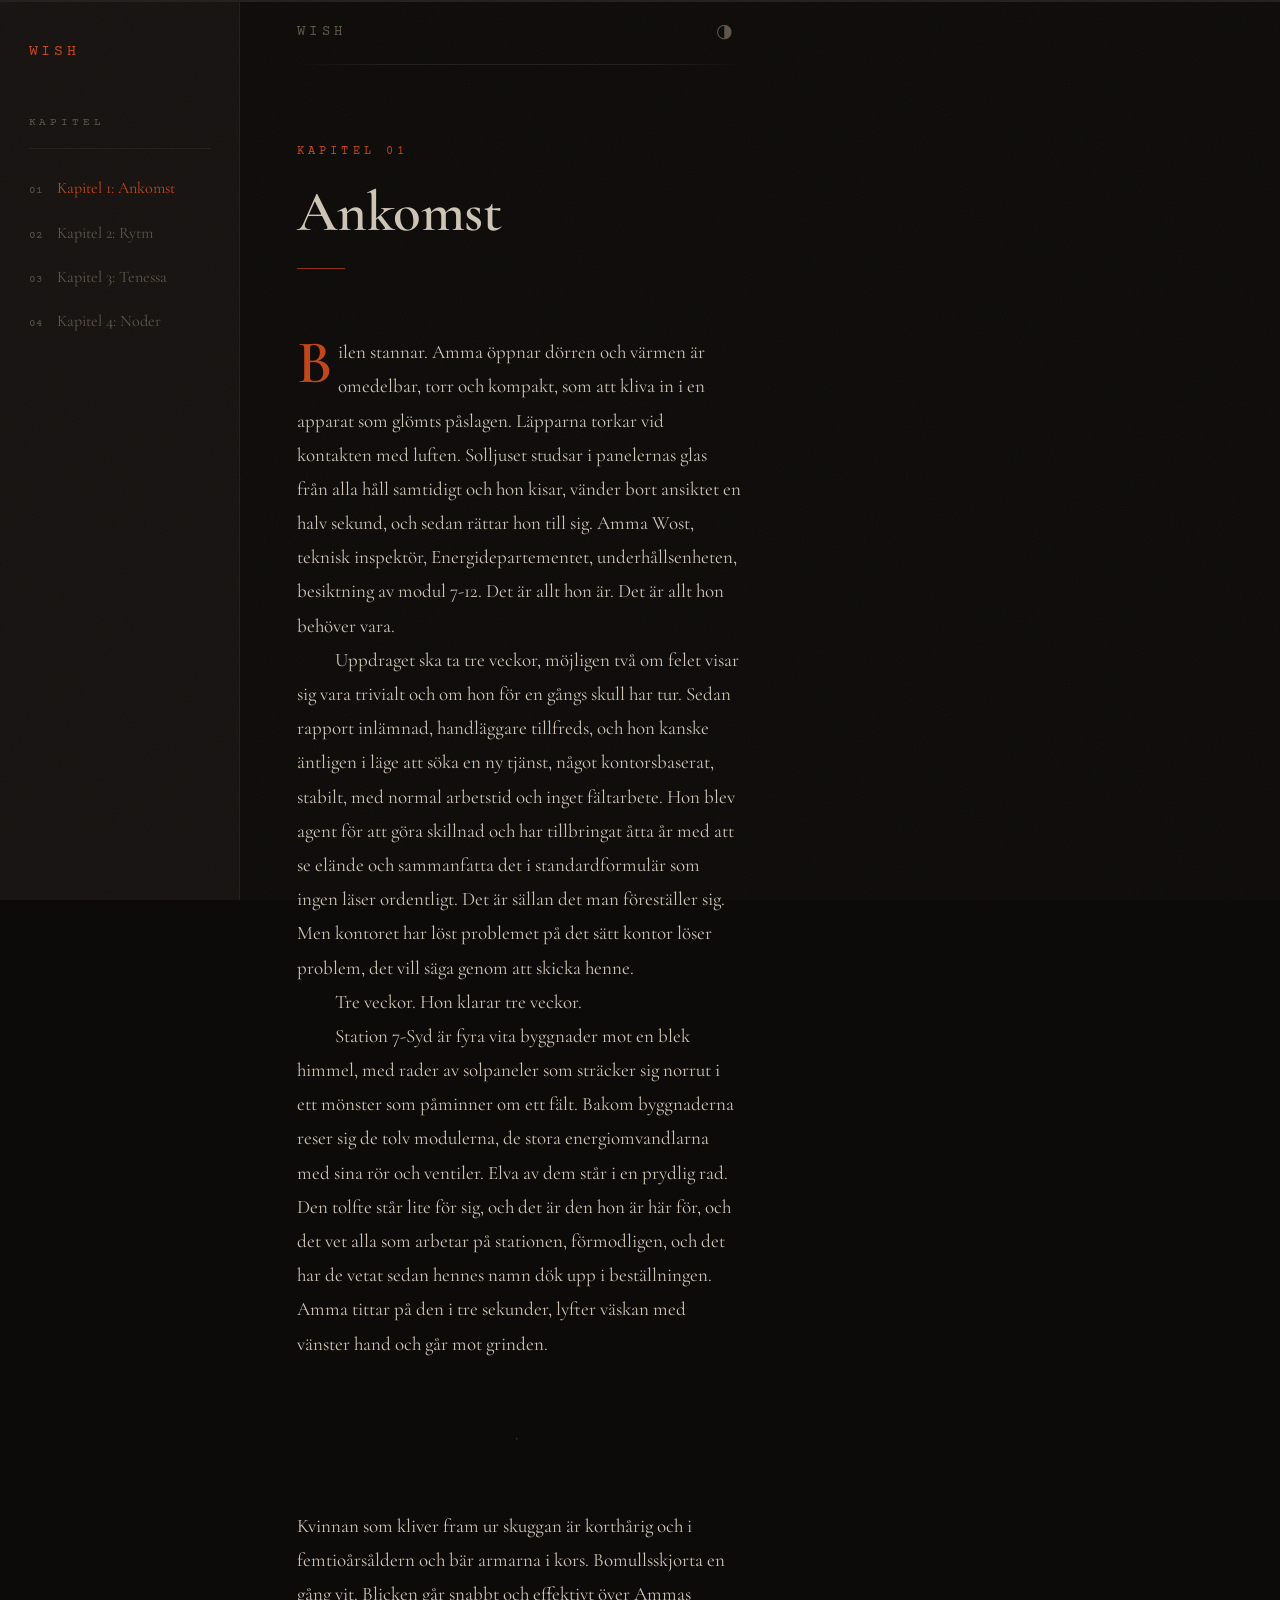
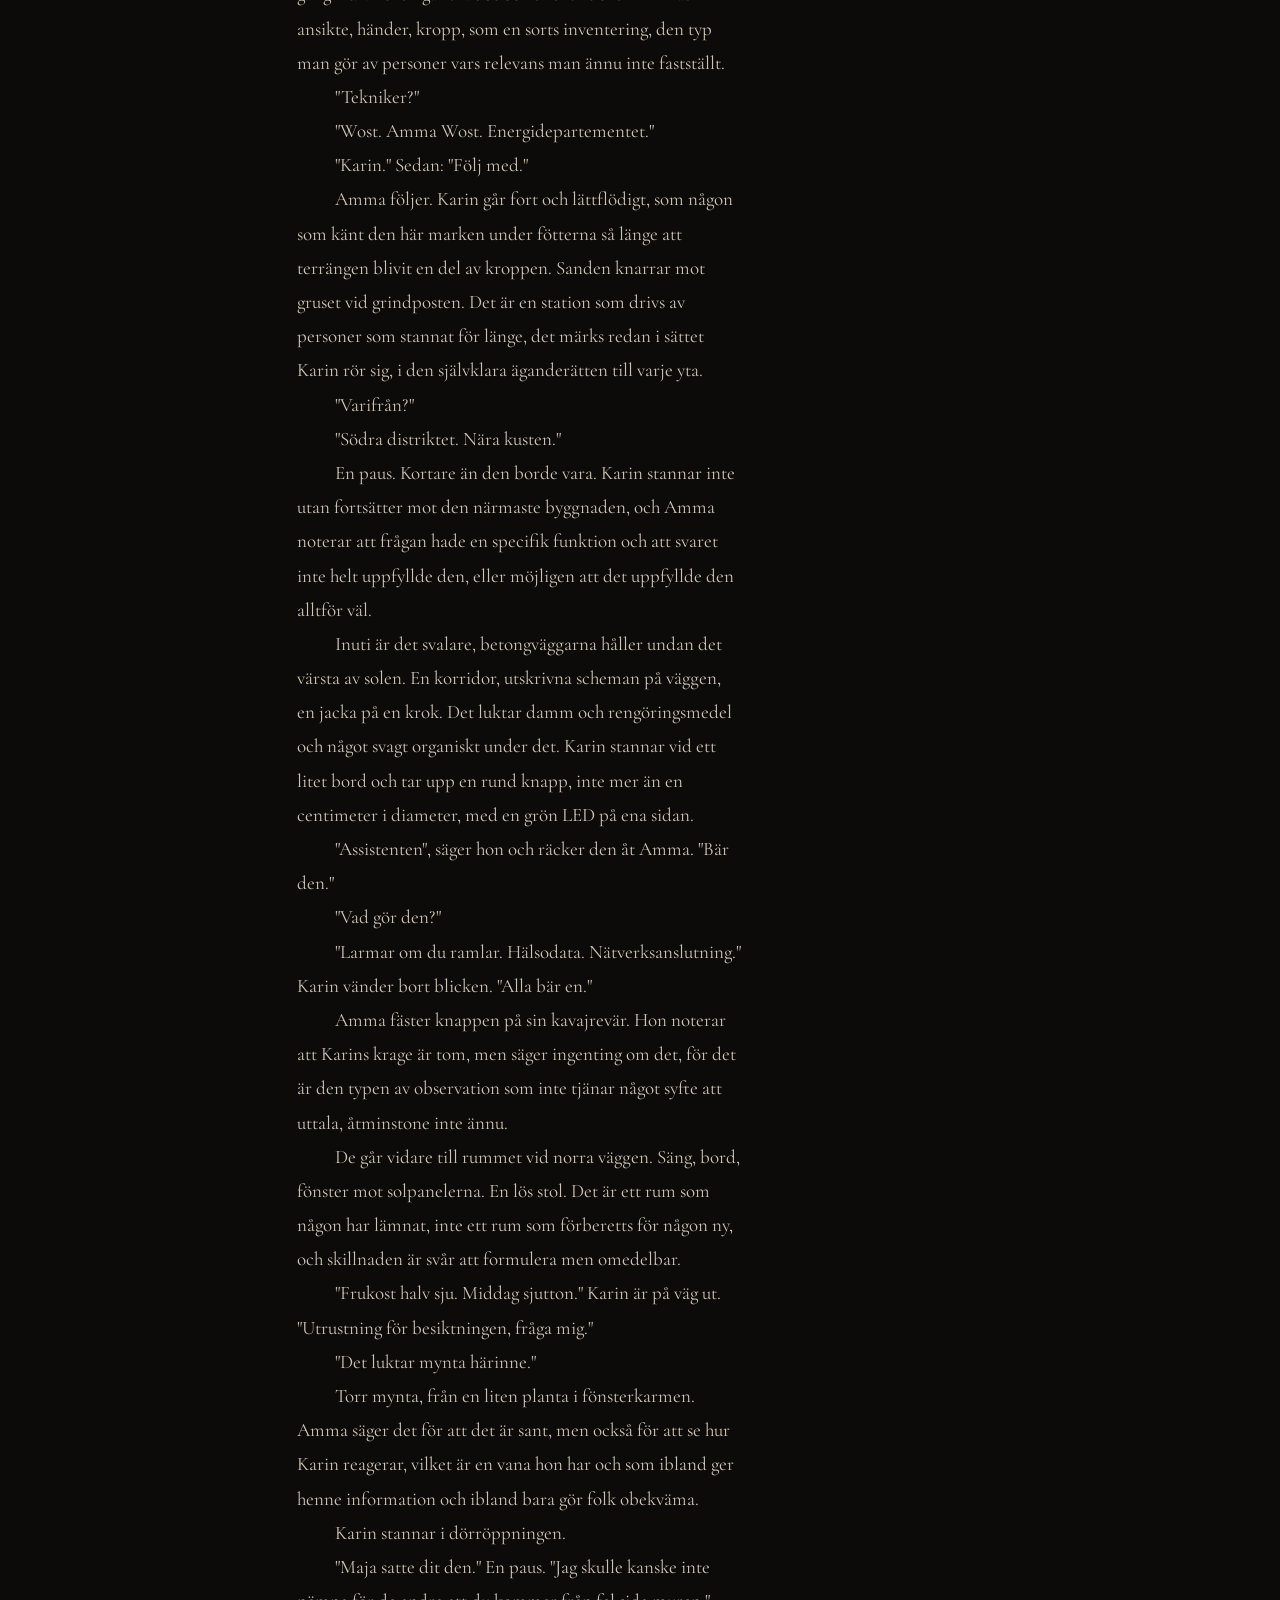
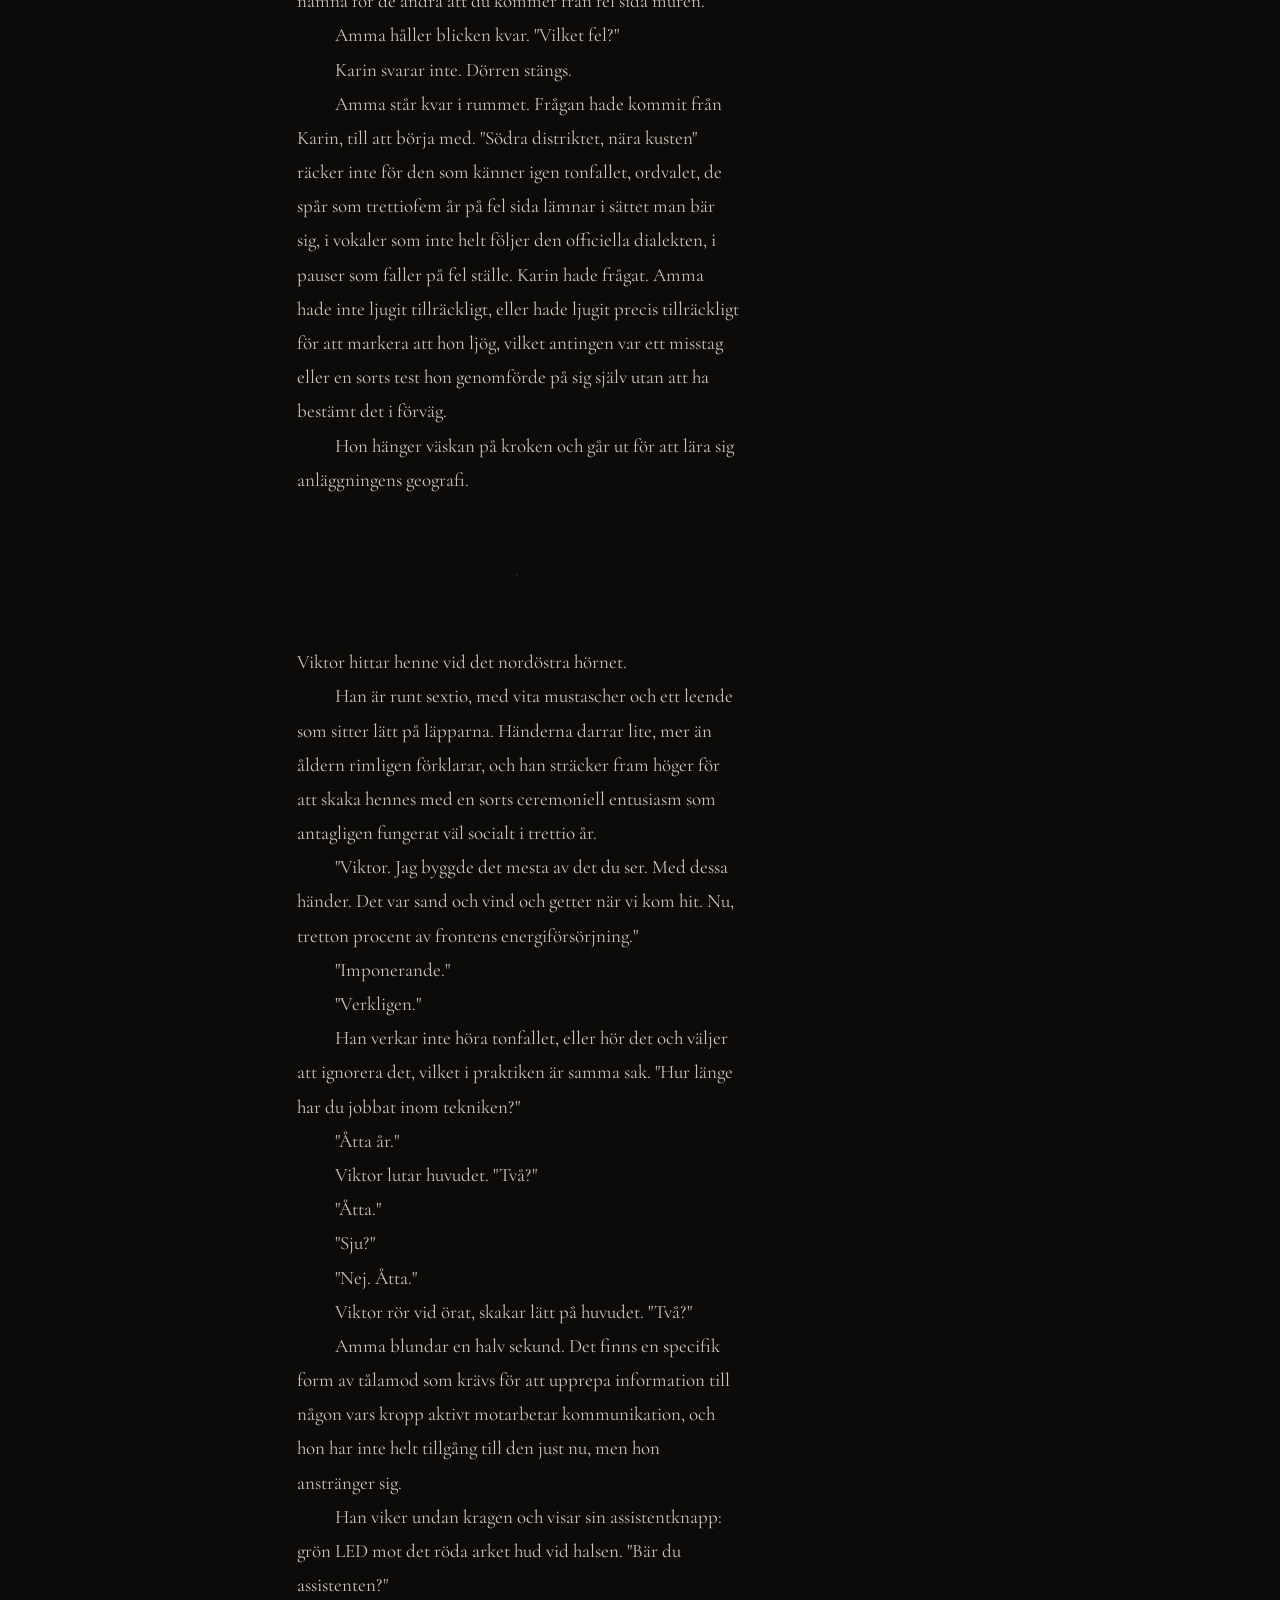
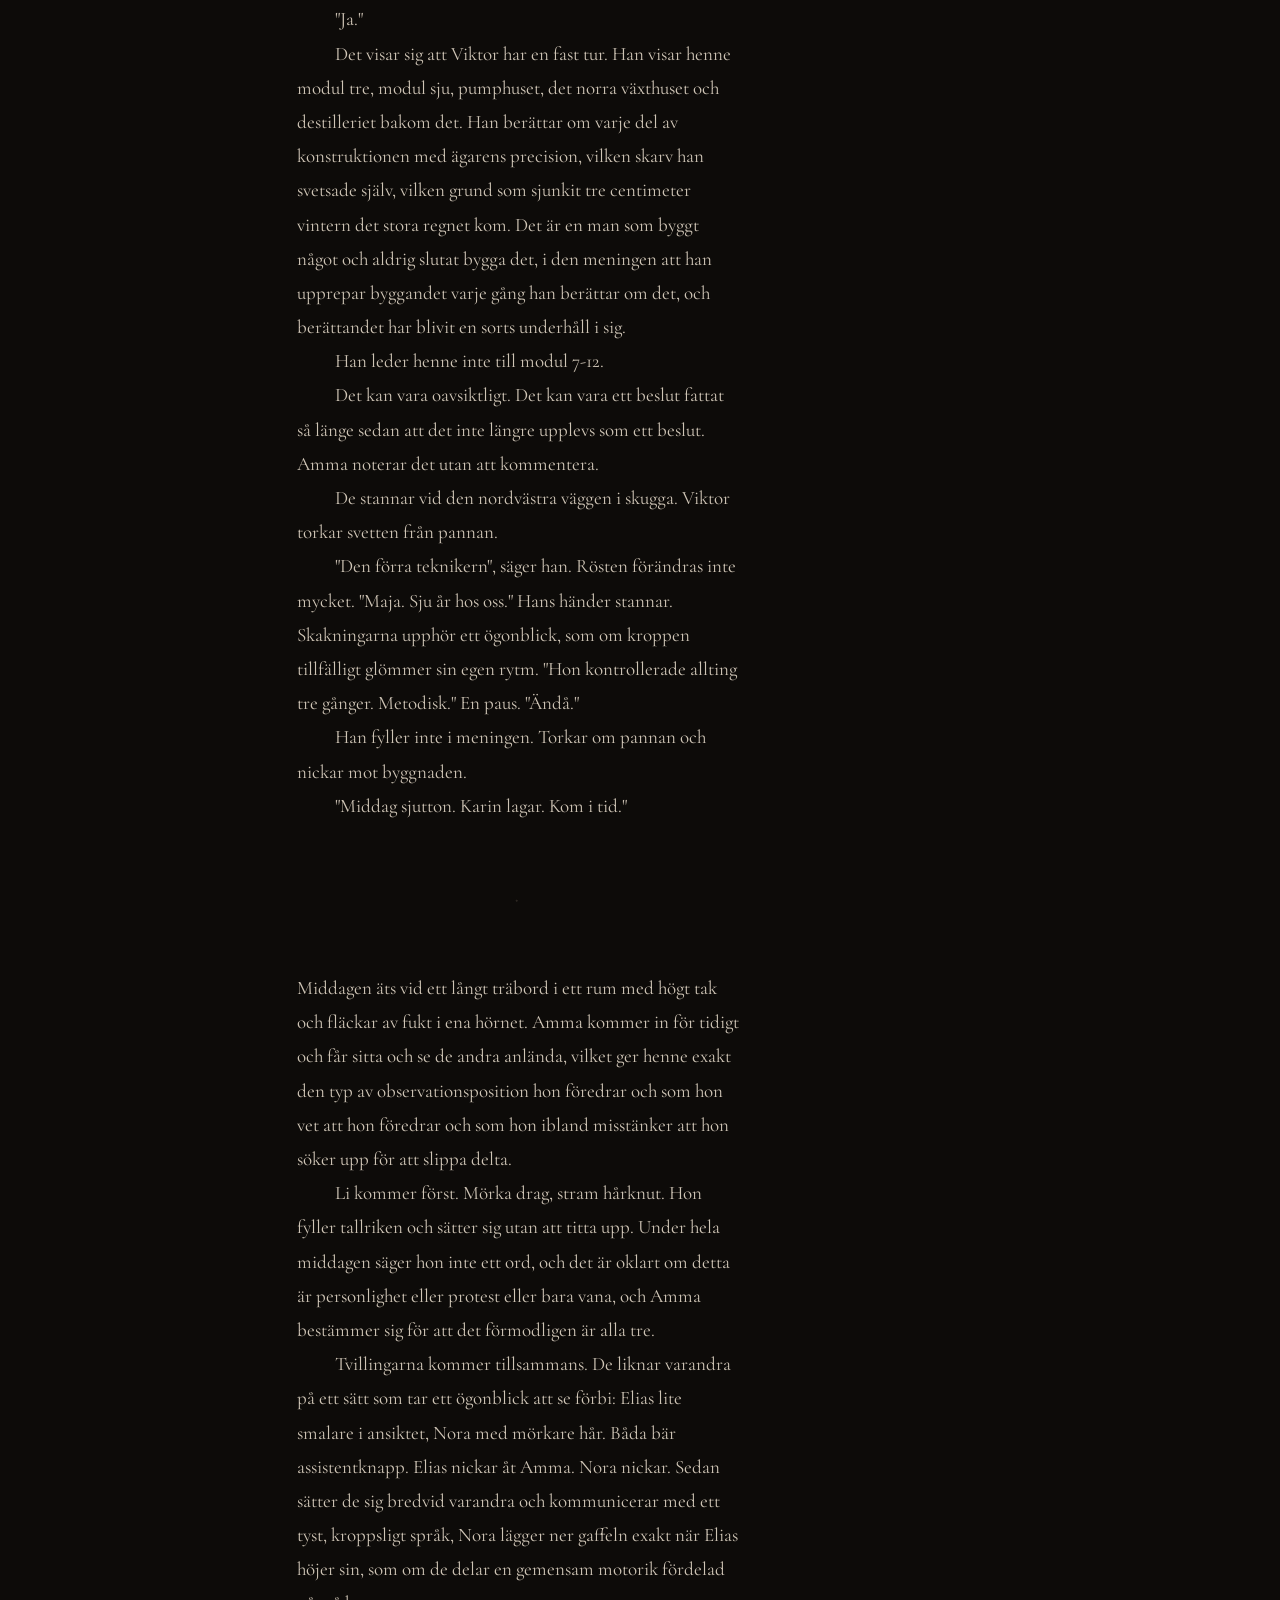
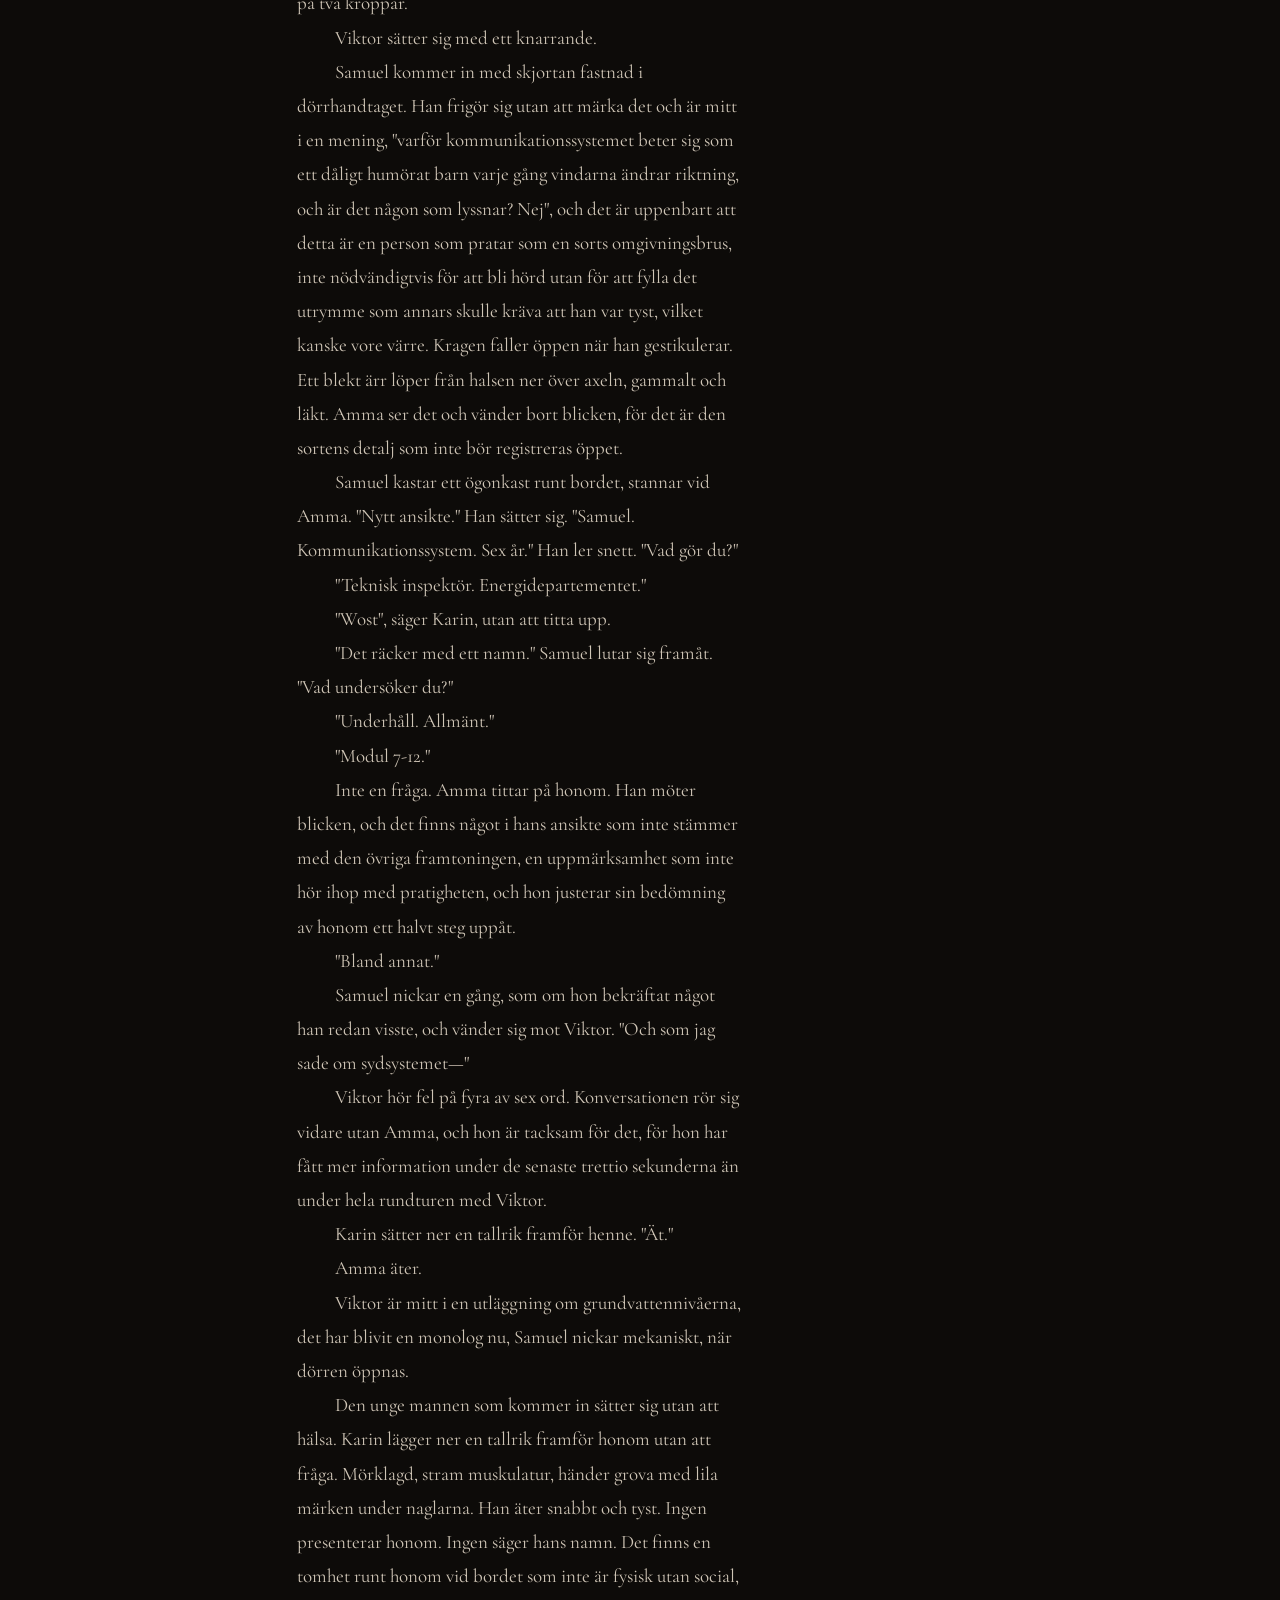
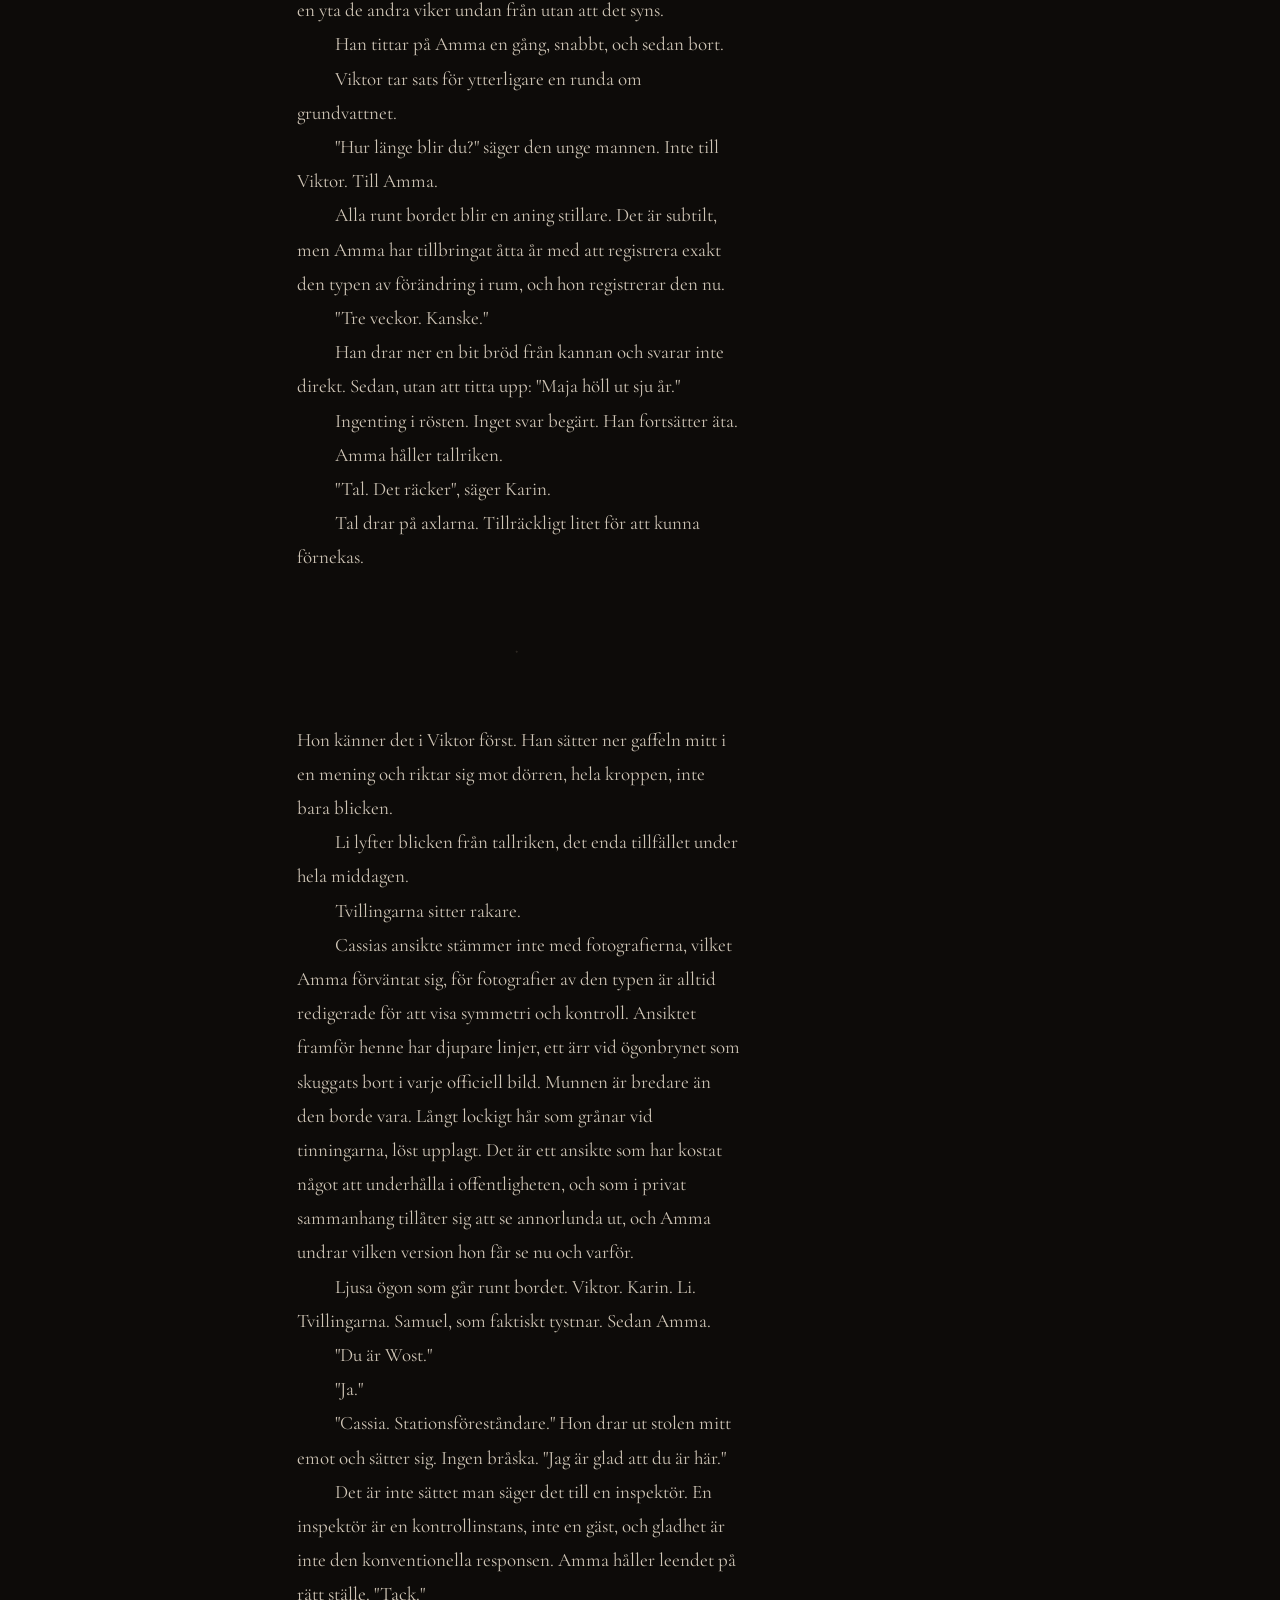
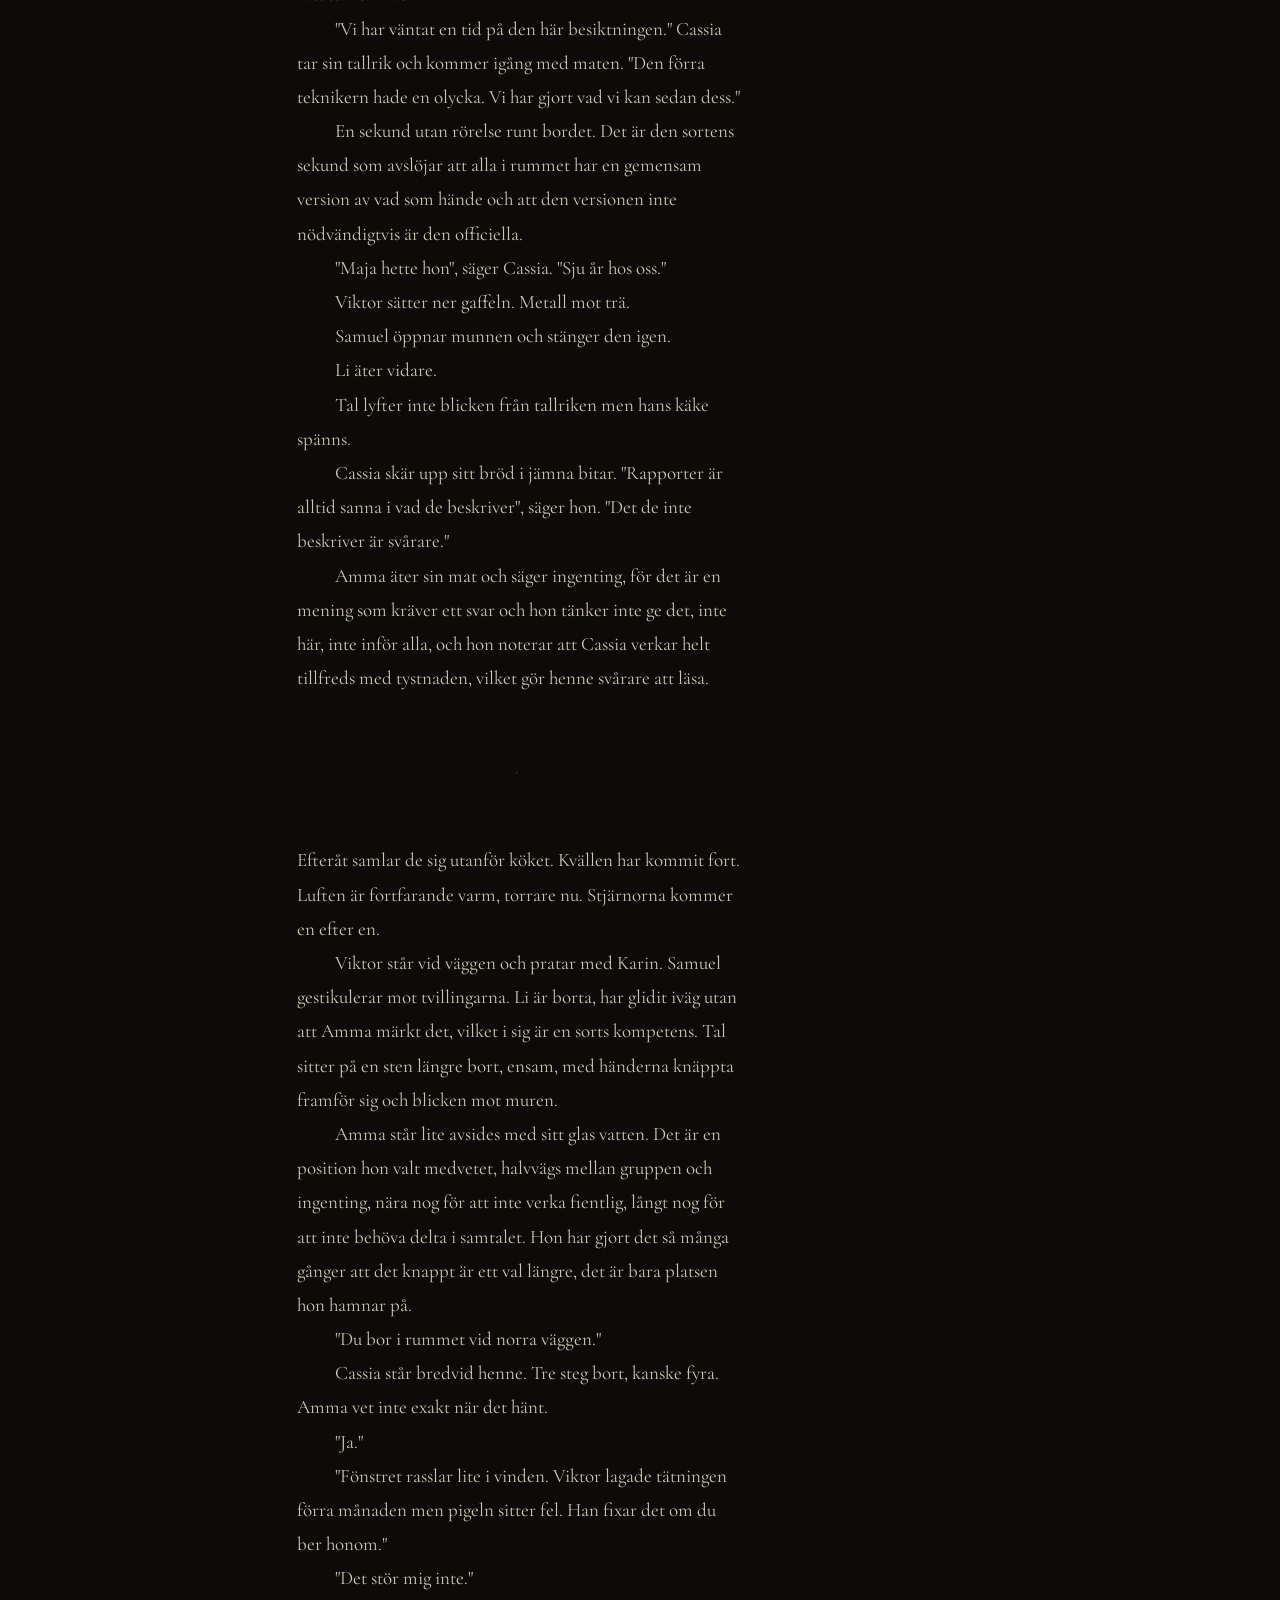
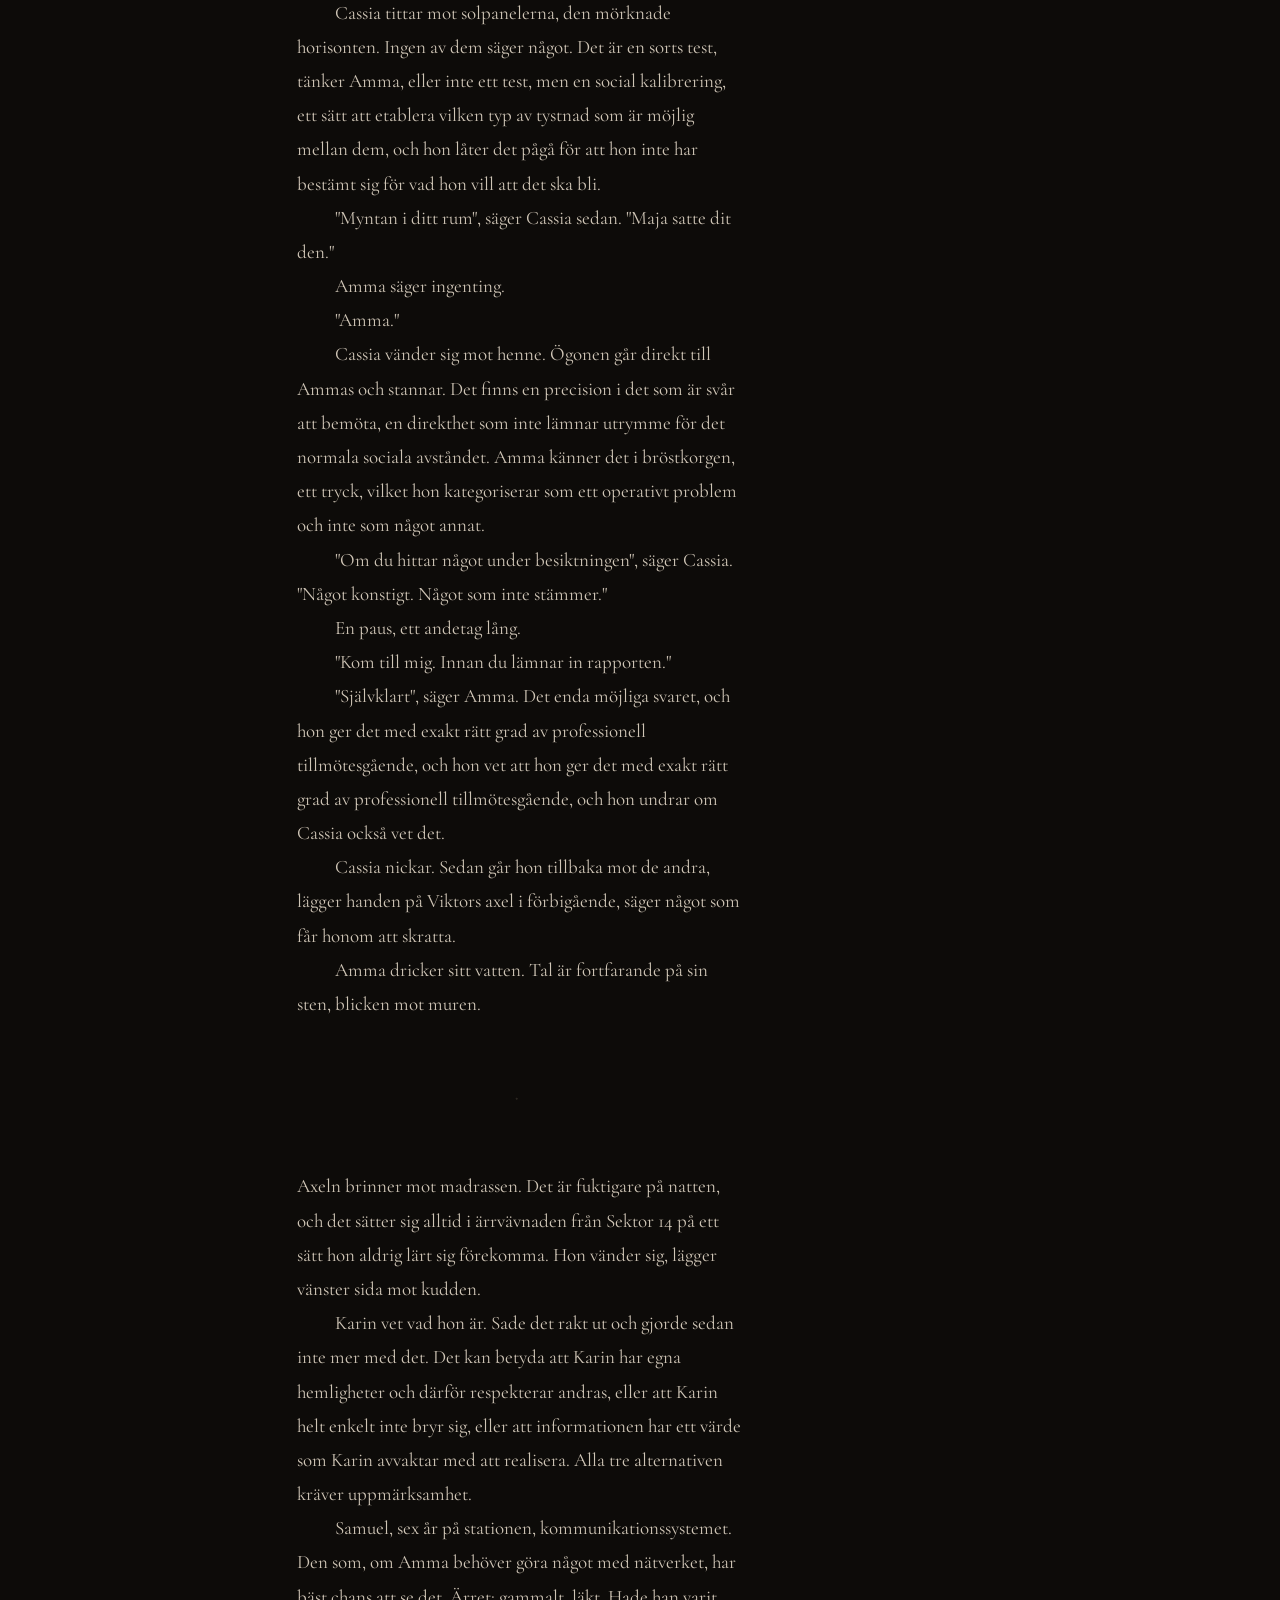
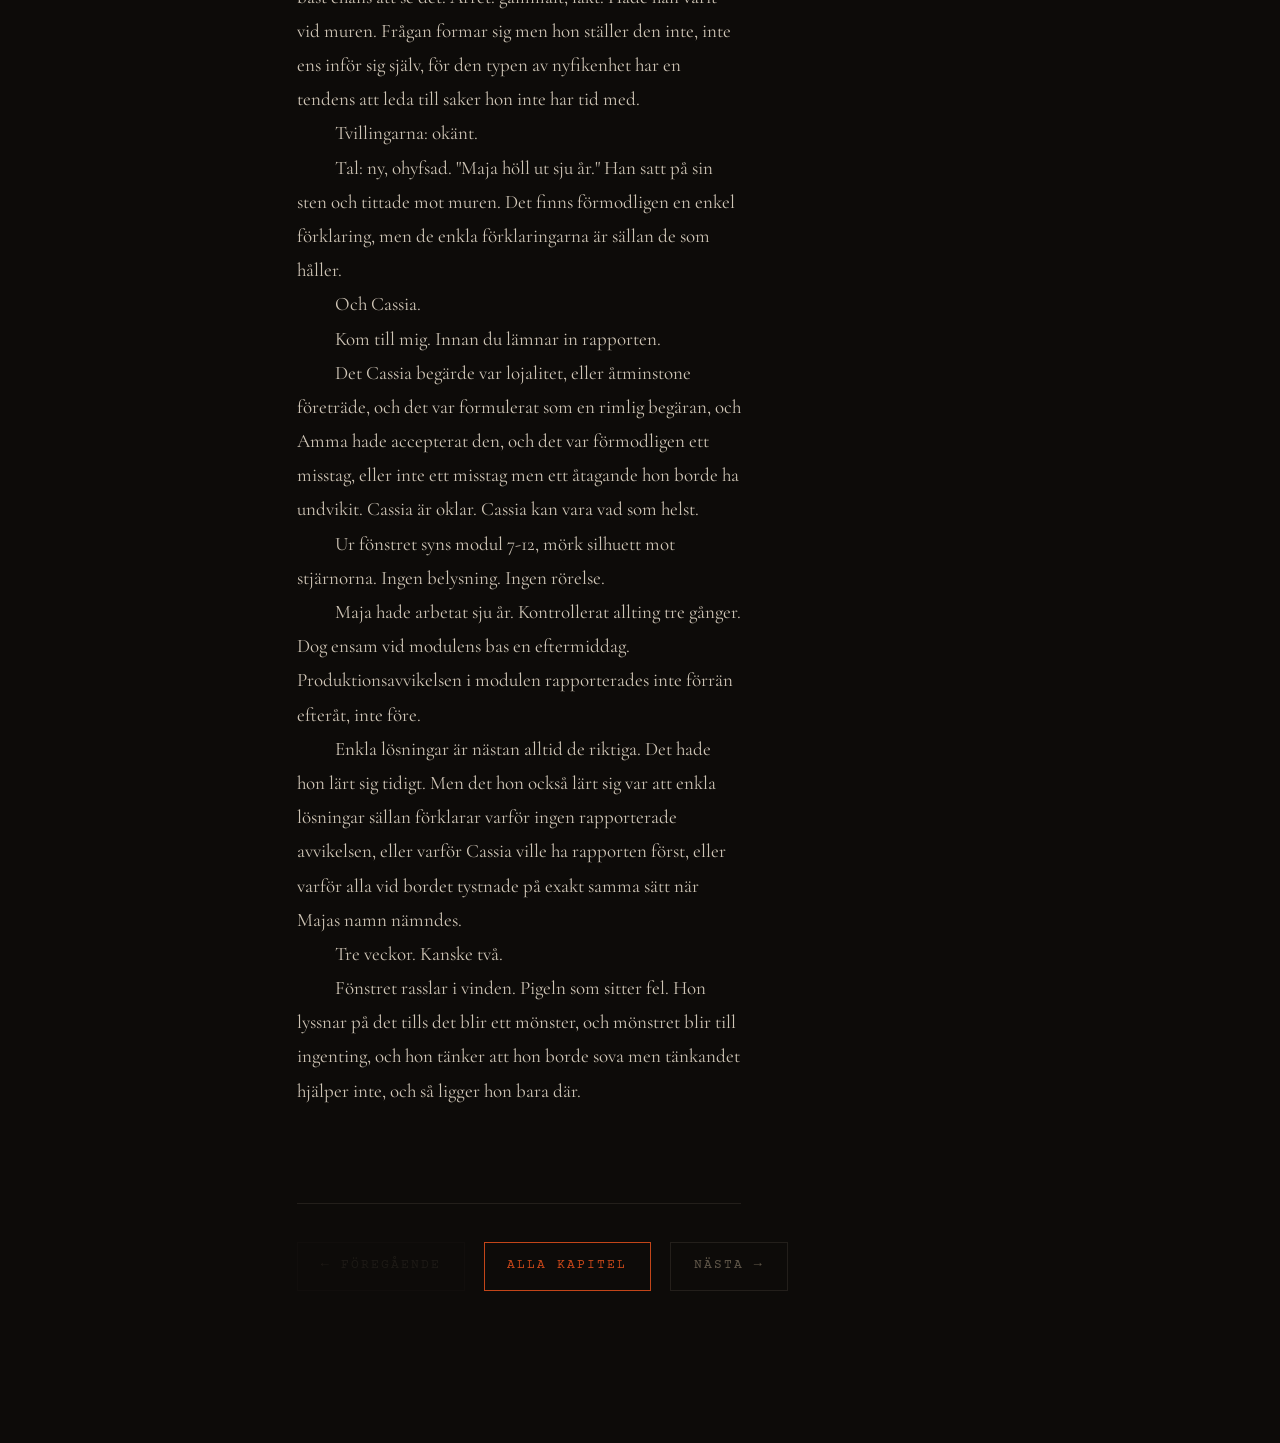
==== commit 4def4629: "docs: publish chapter 4 (Noder) to site Co-Authored-By: Claude Opus 4.6 (1M context) <noreply@anthro" ====
--- a/docs/chapters/chapter-1.html
+++ b/docs/chapters/chapter-1.html
@@ -20,6 +20,7 @@
       <li><a href="../chapters/chapter-1.html" class="active">Kapitel 1: Ankomst</a></li>
 <li><a href="../chapters/chapter-2.html">Kapitel 2: Rytm</a></li>
 <li><a href="../chapters/chapter-3.html">Kapitel 3: Tenessa</a></li>
+<li><a href="../chapters/chapter-4.html">Kapitel 4: Noder</a></li>
 
     </ol>
   </nav>
